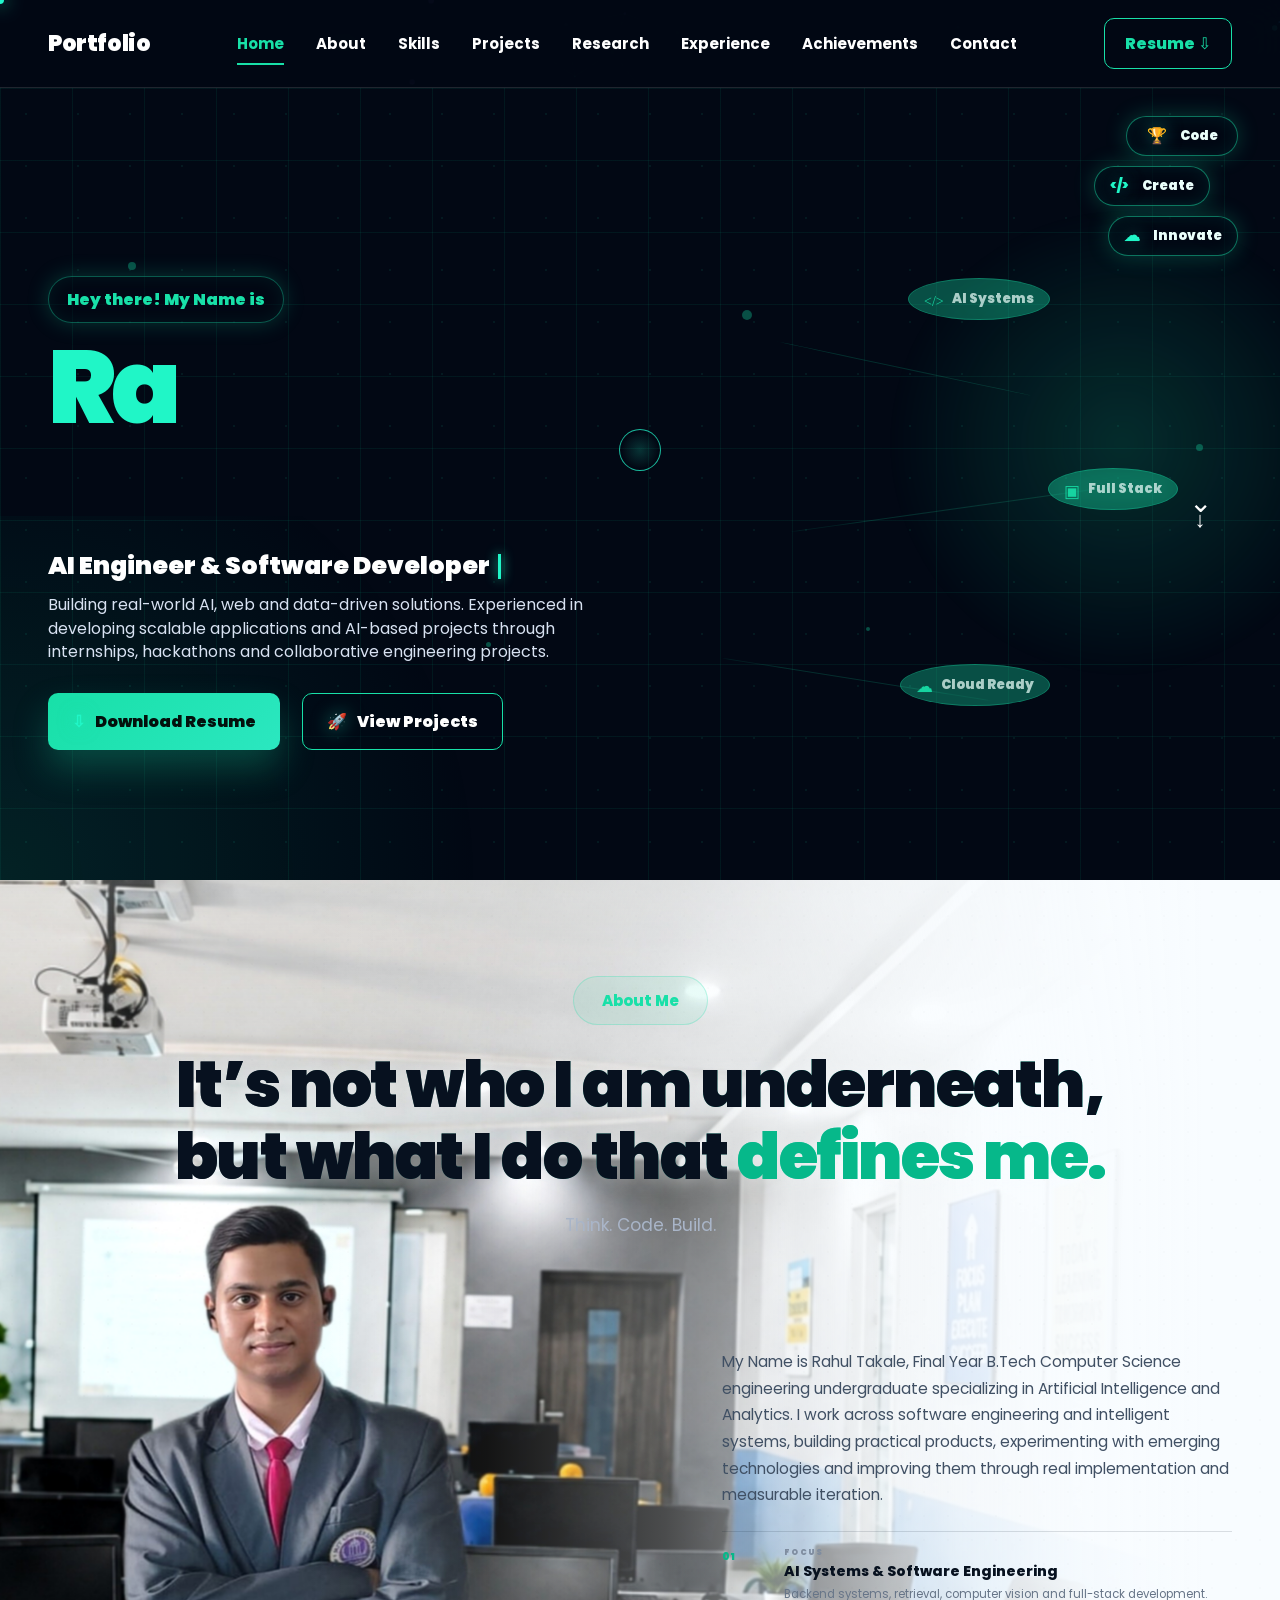
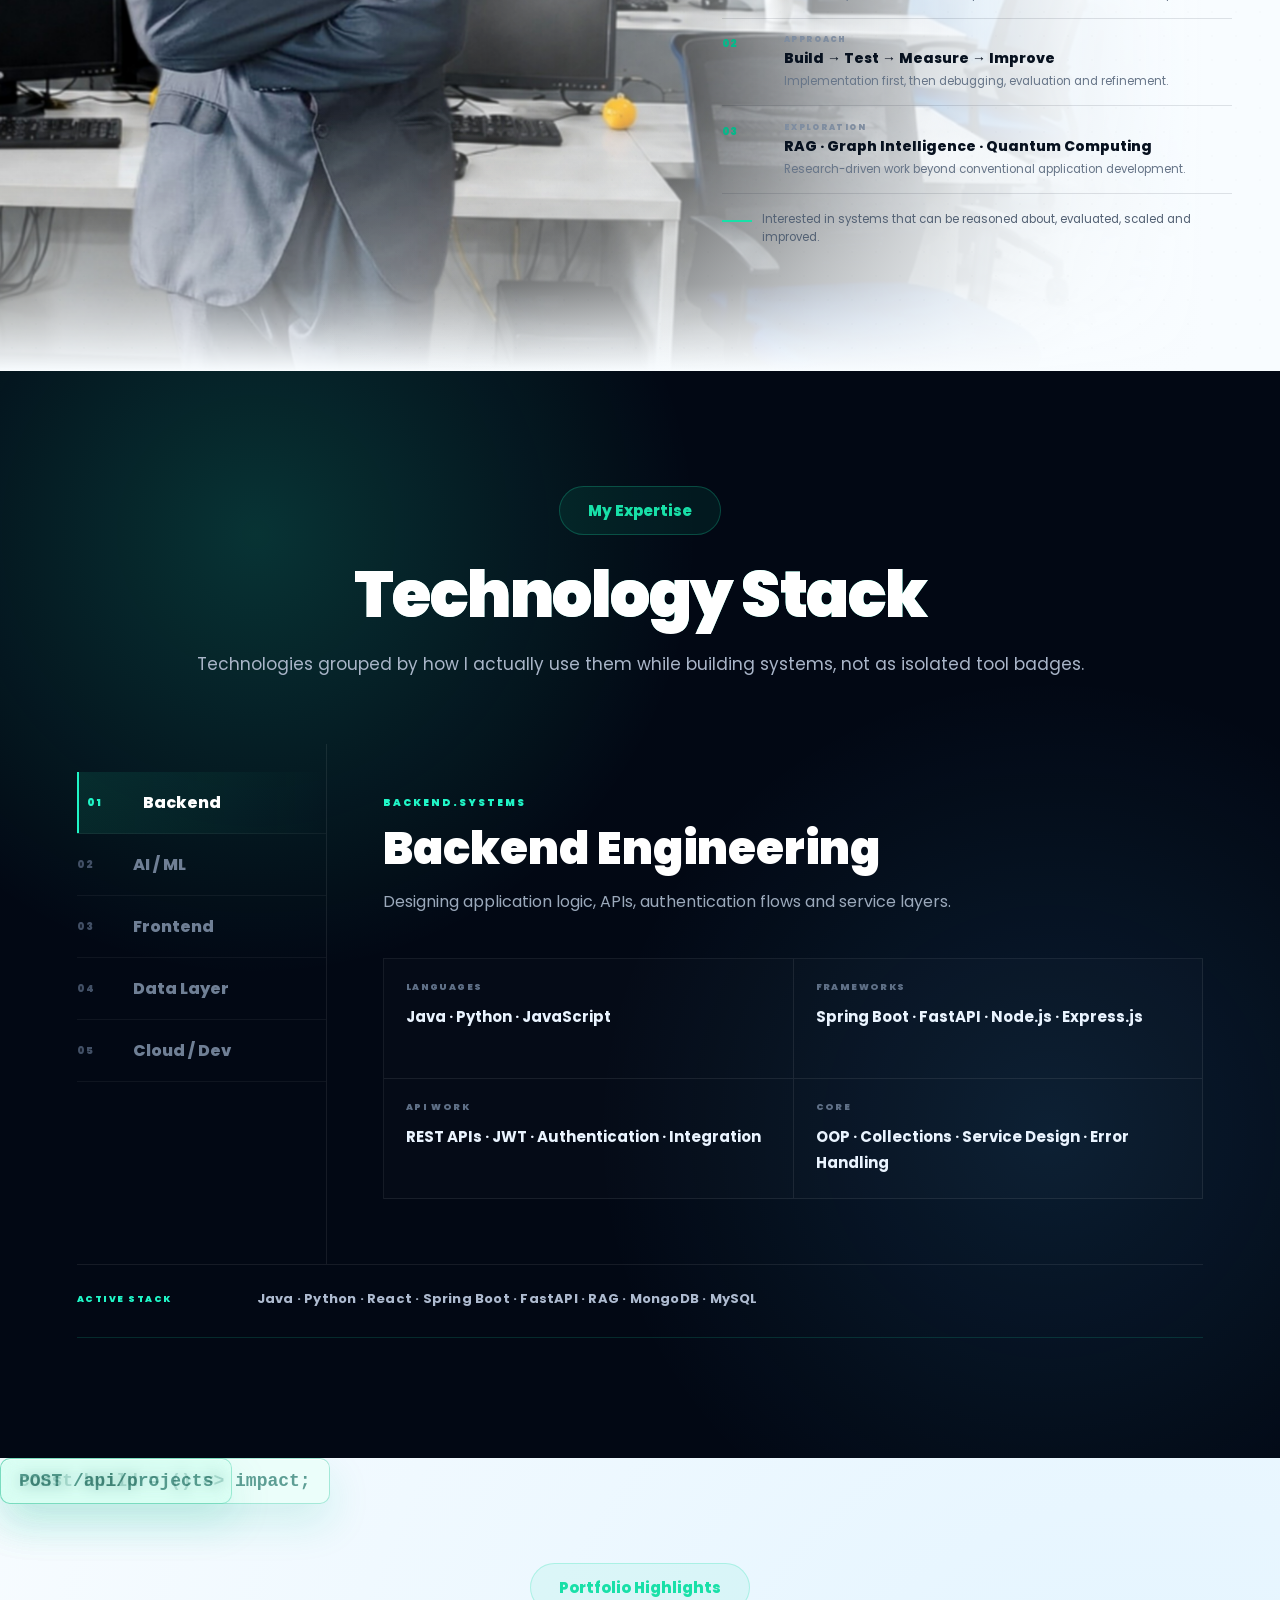
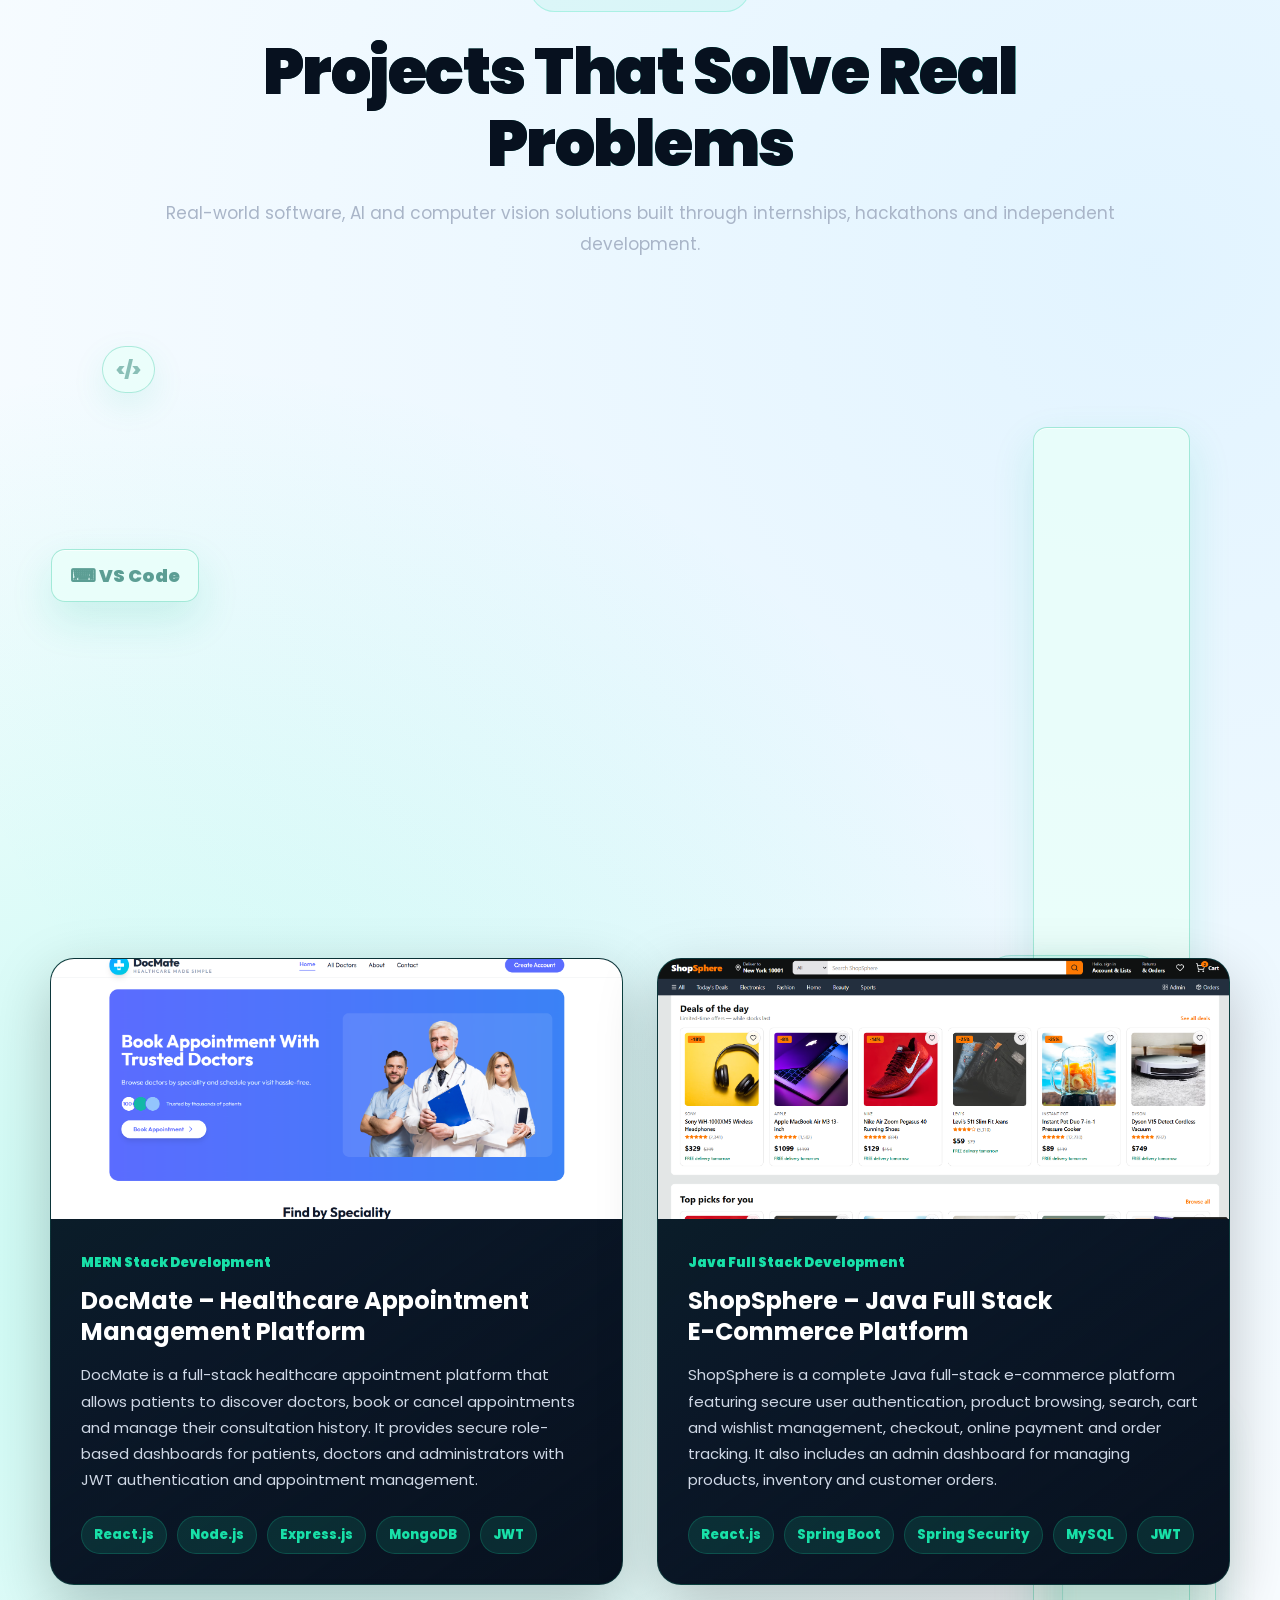
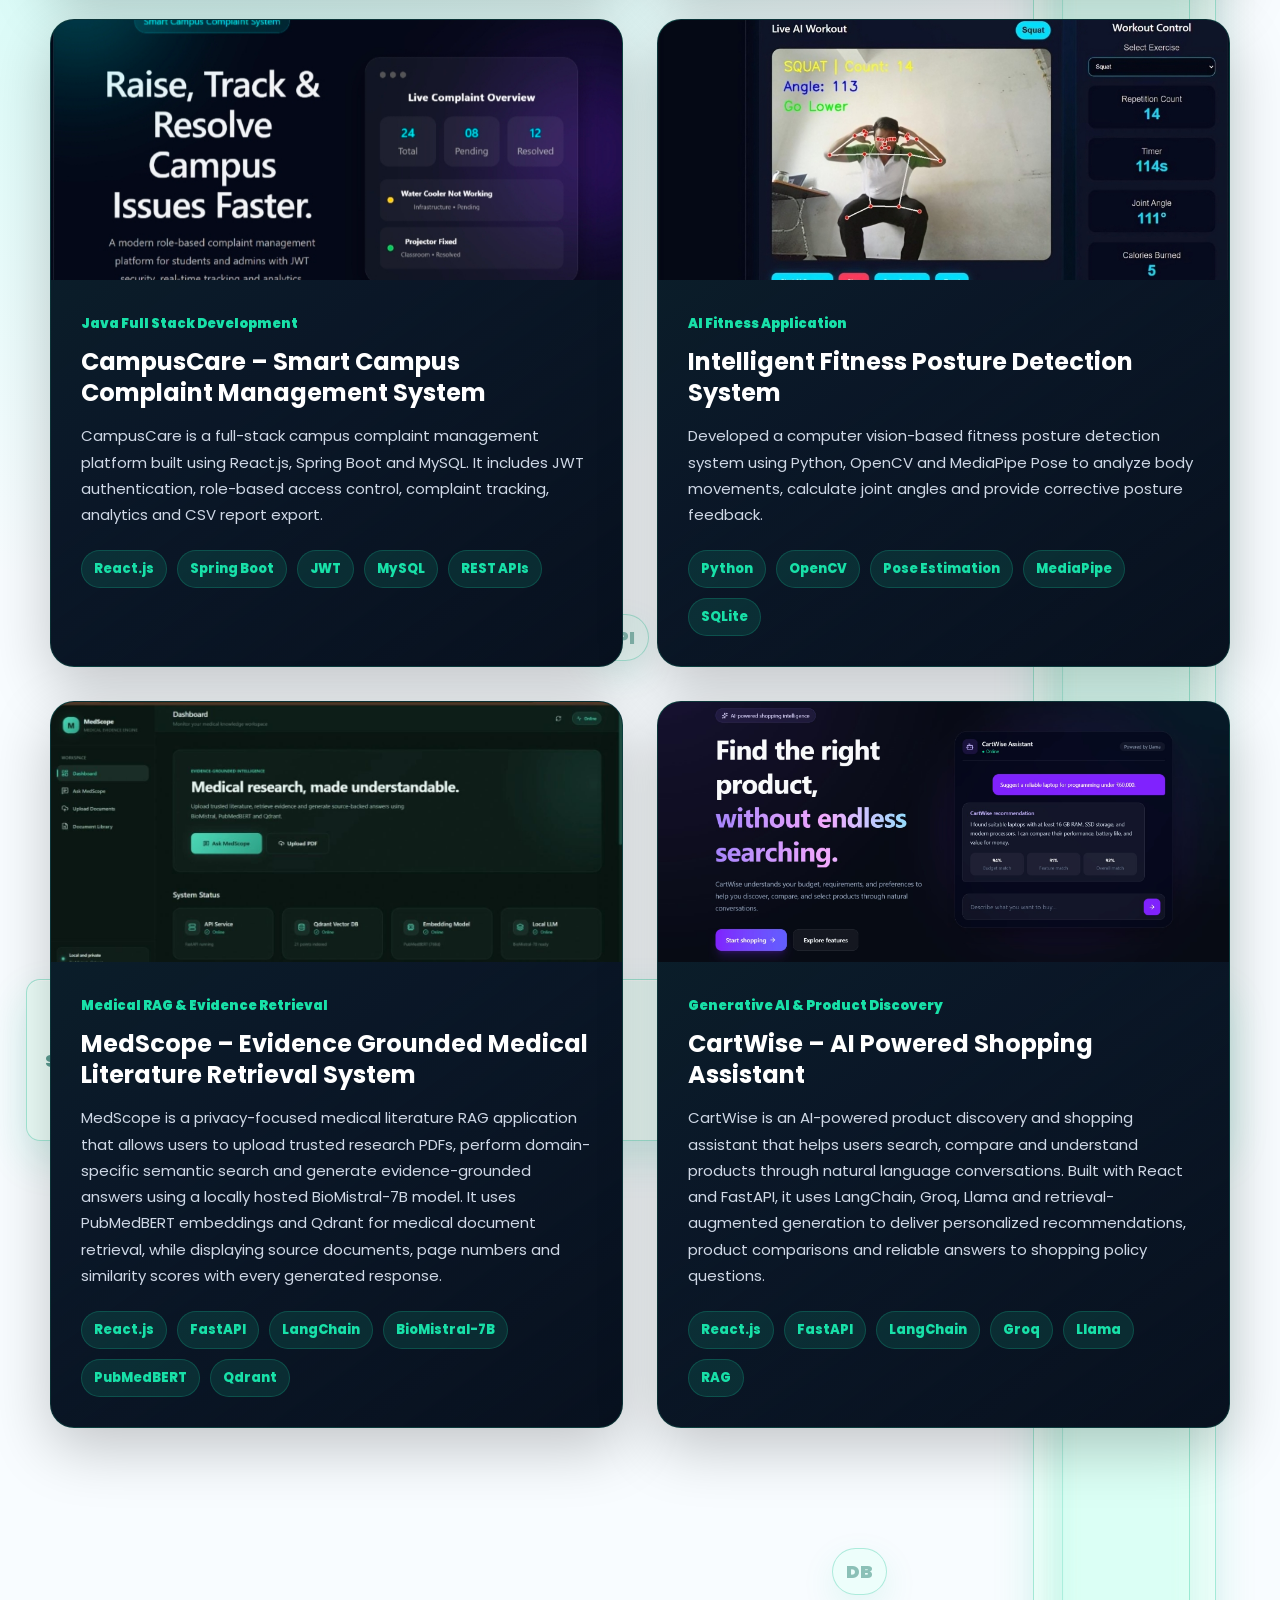
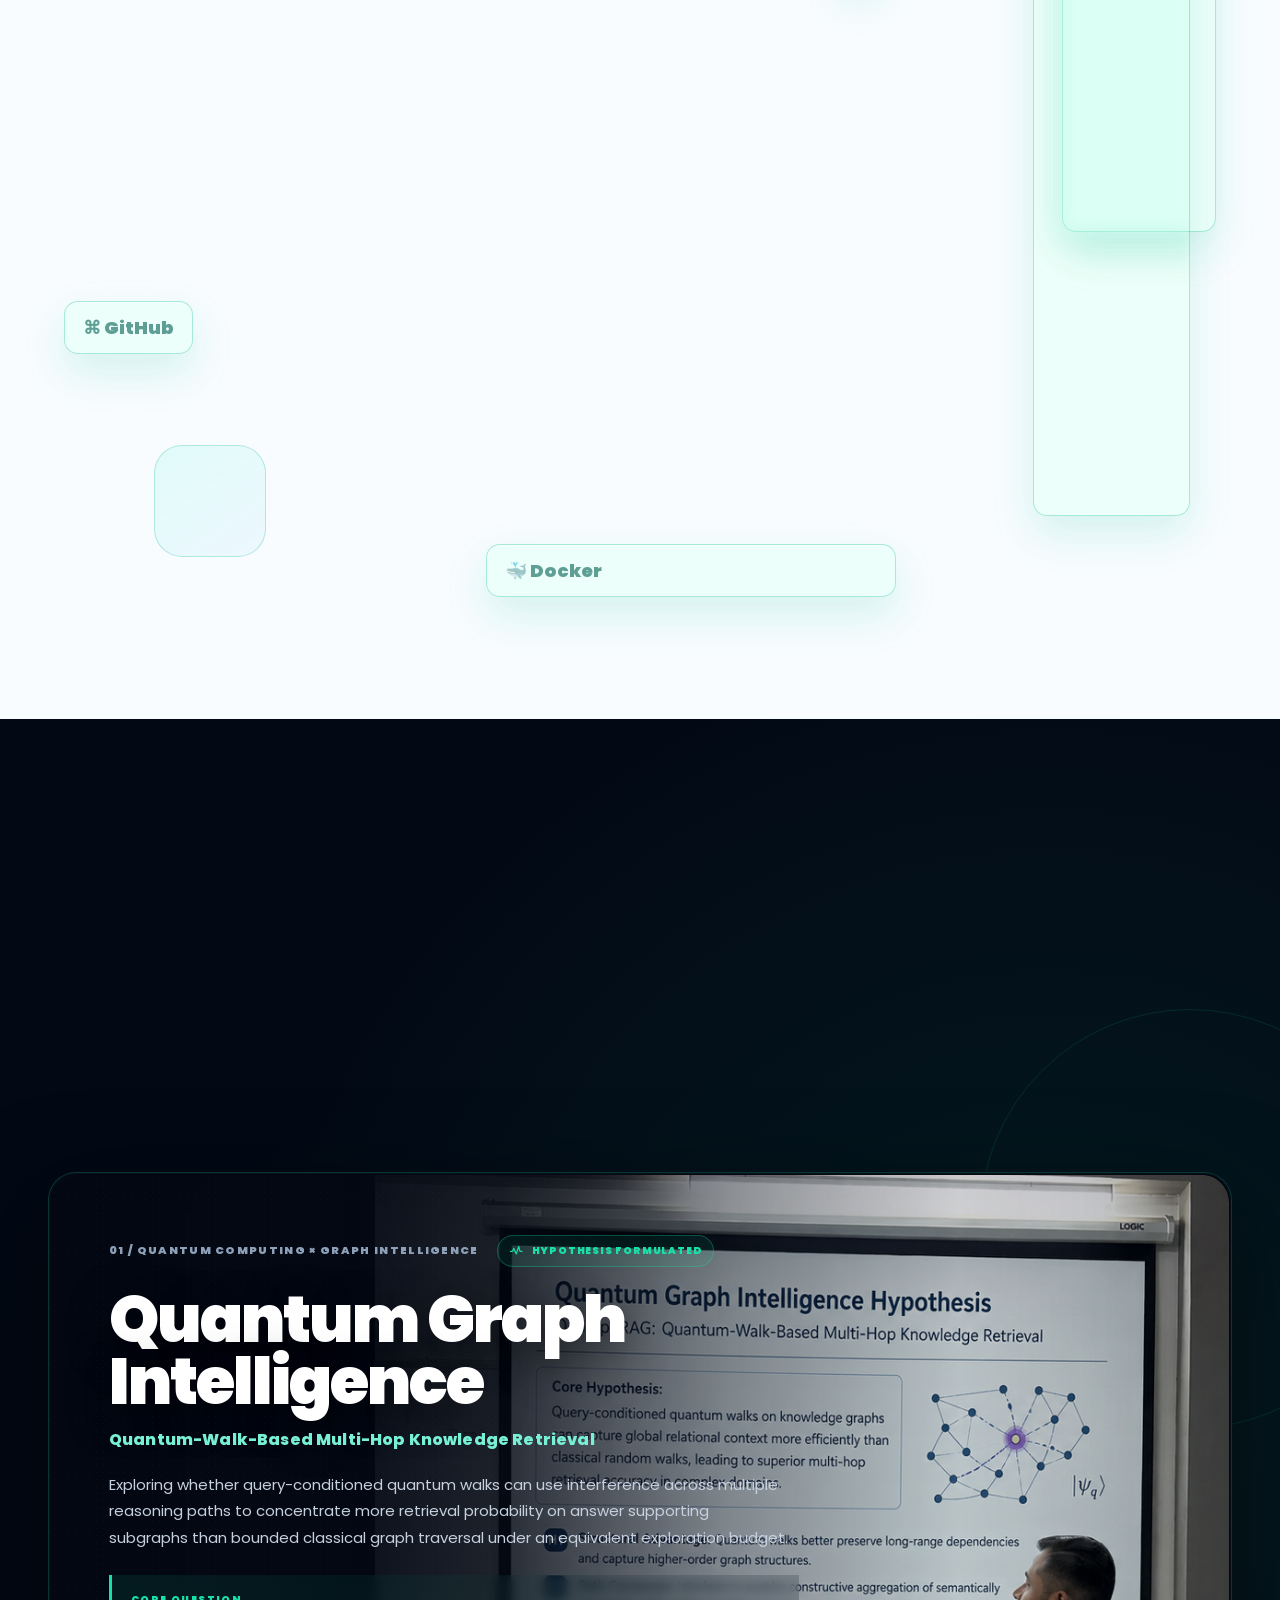
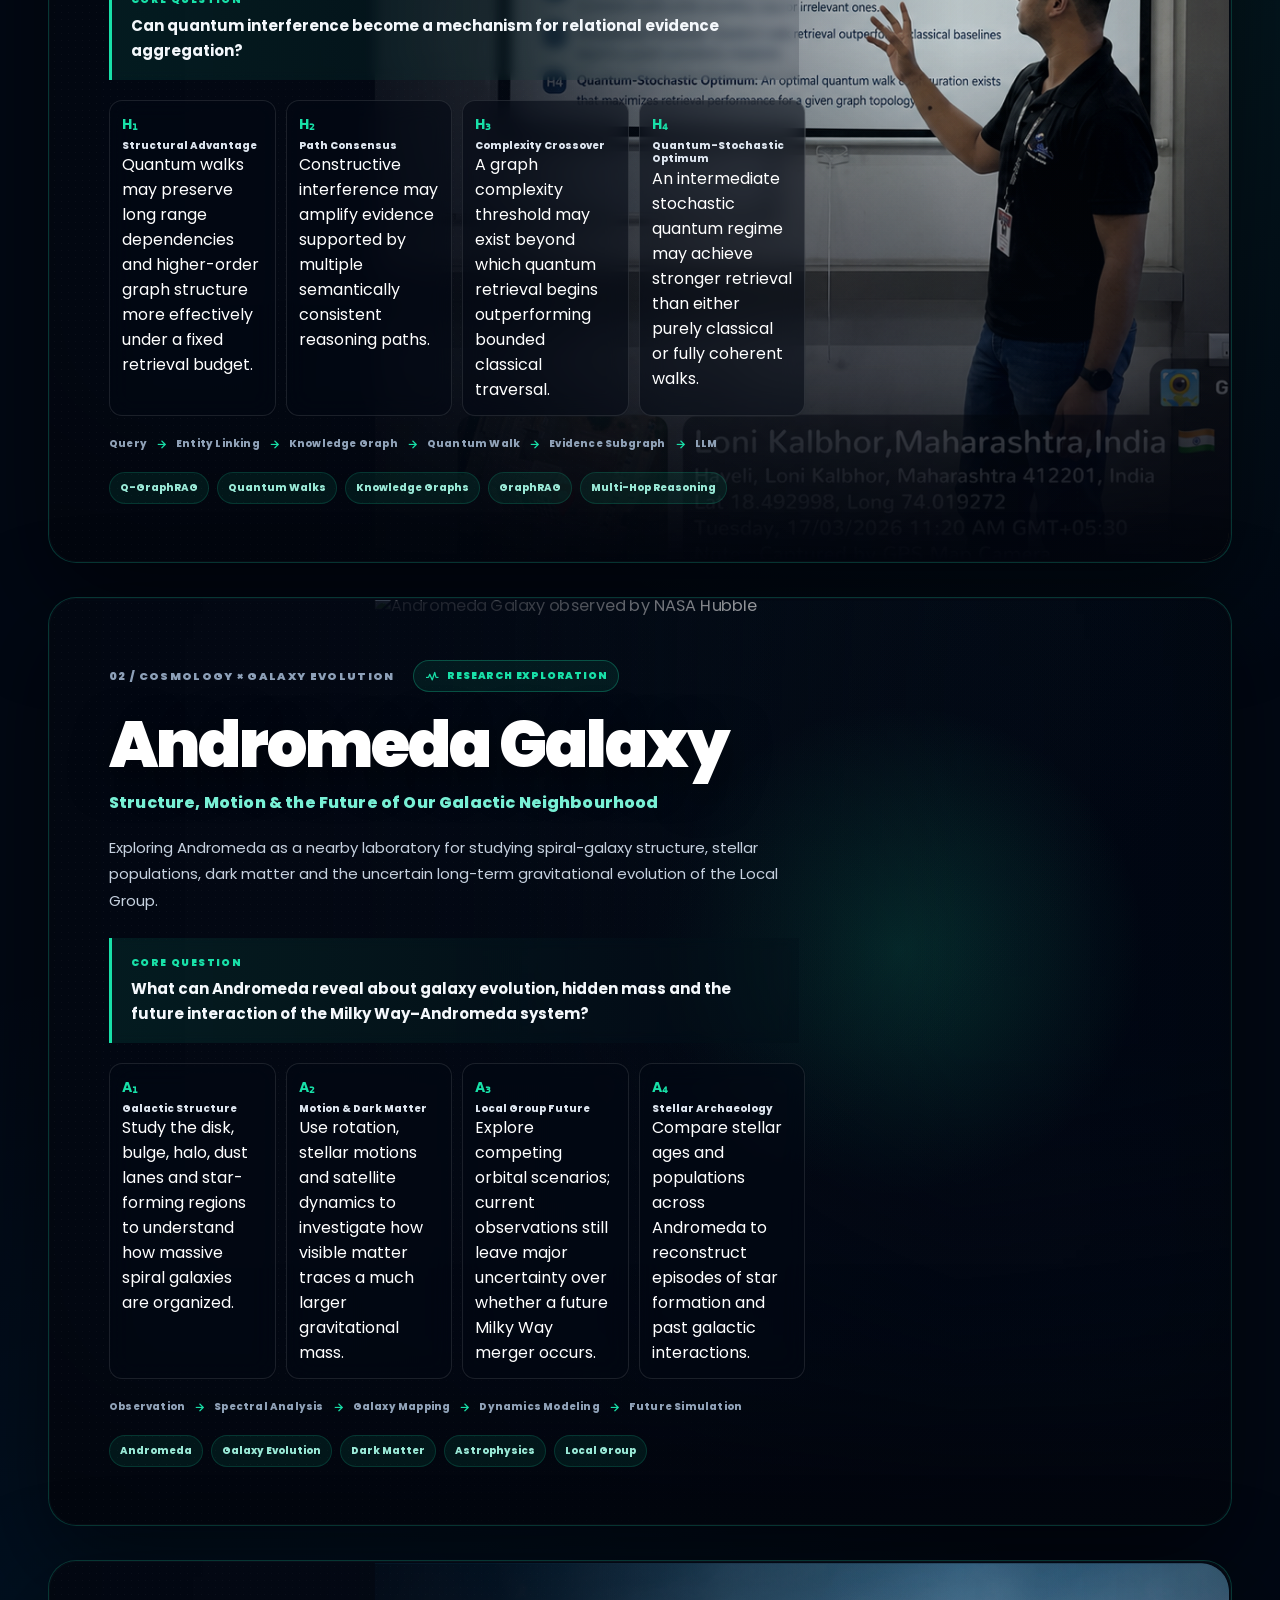
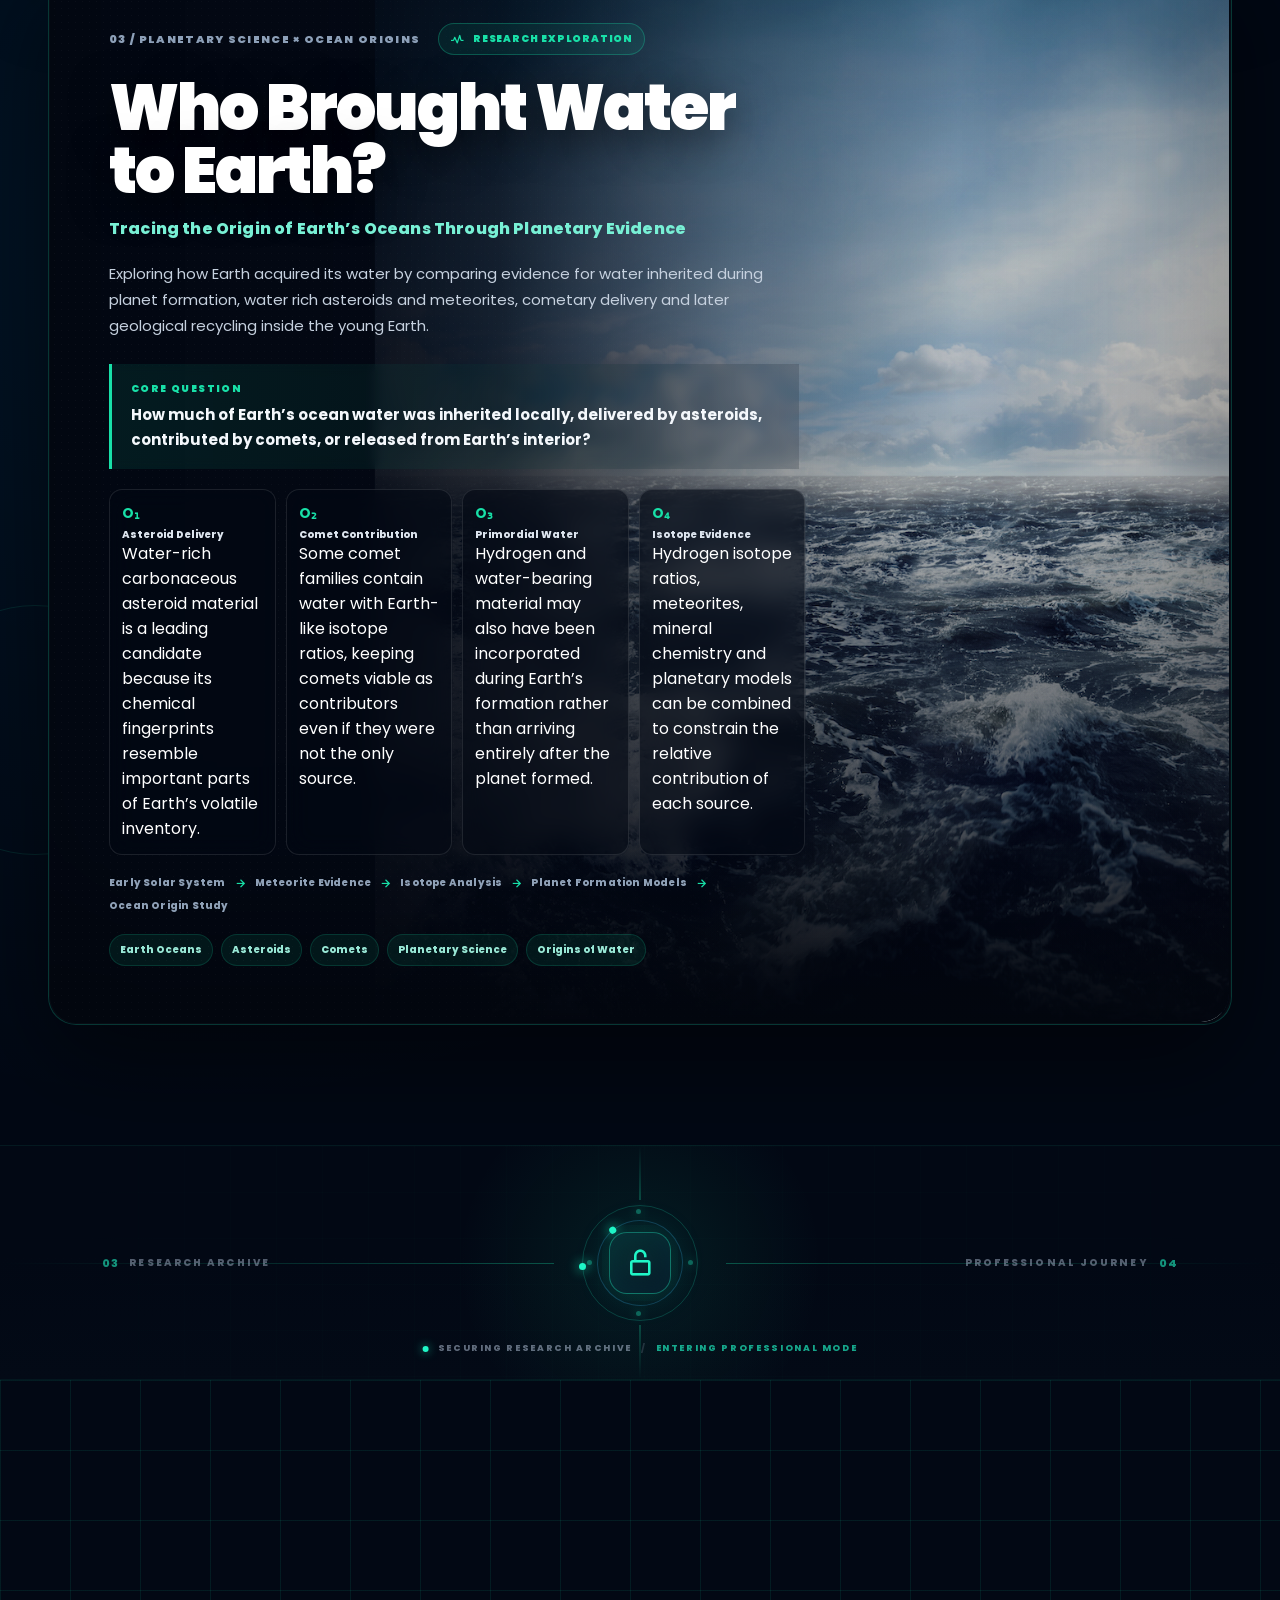
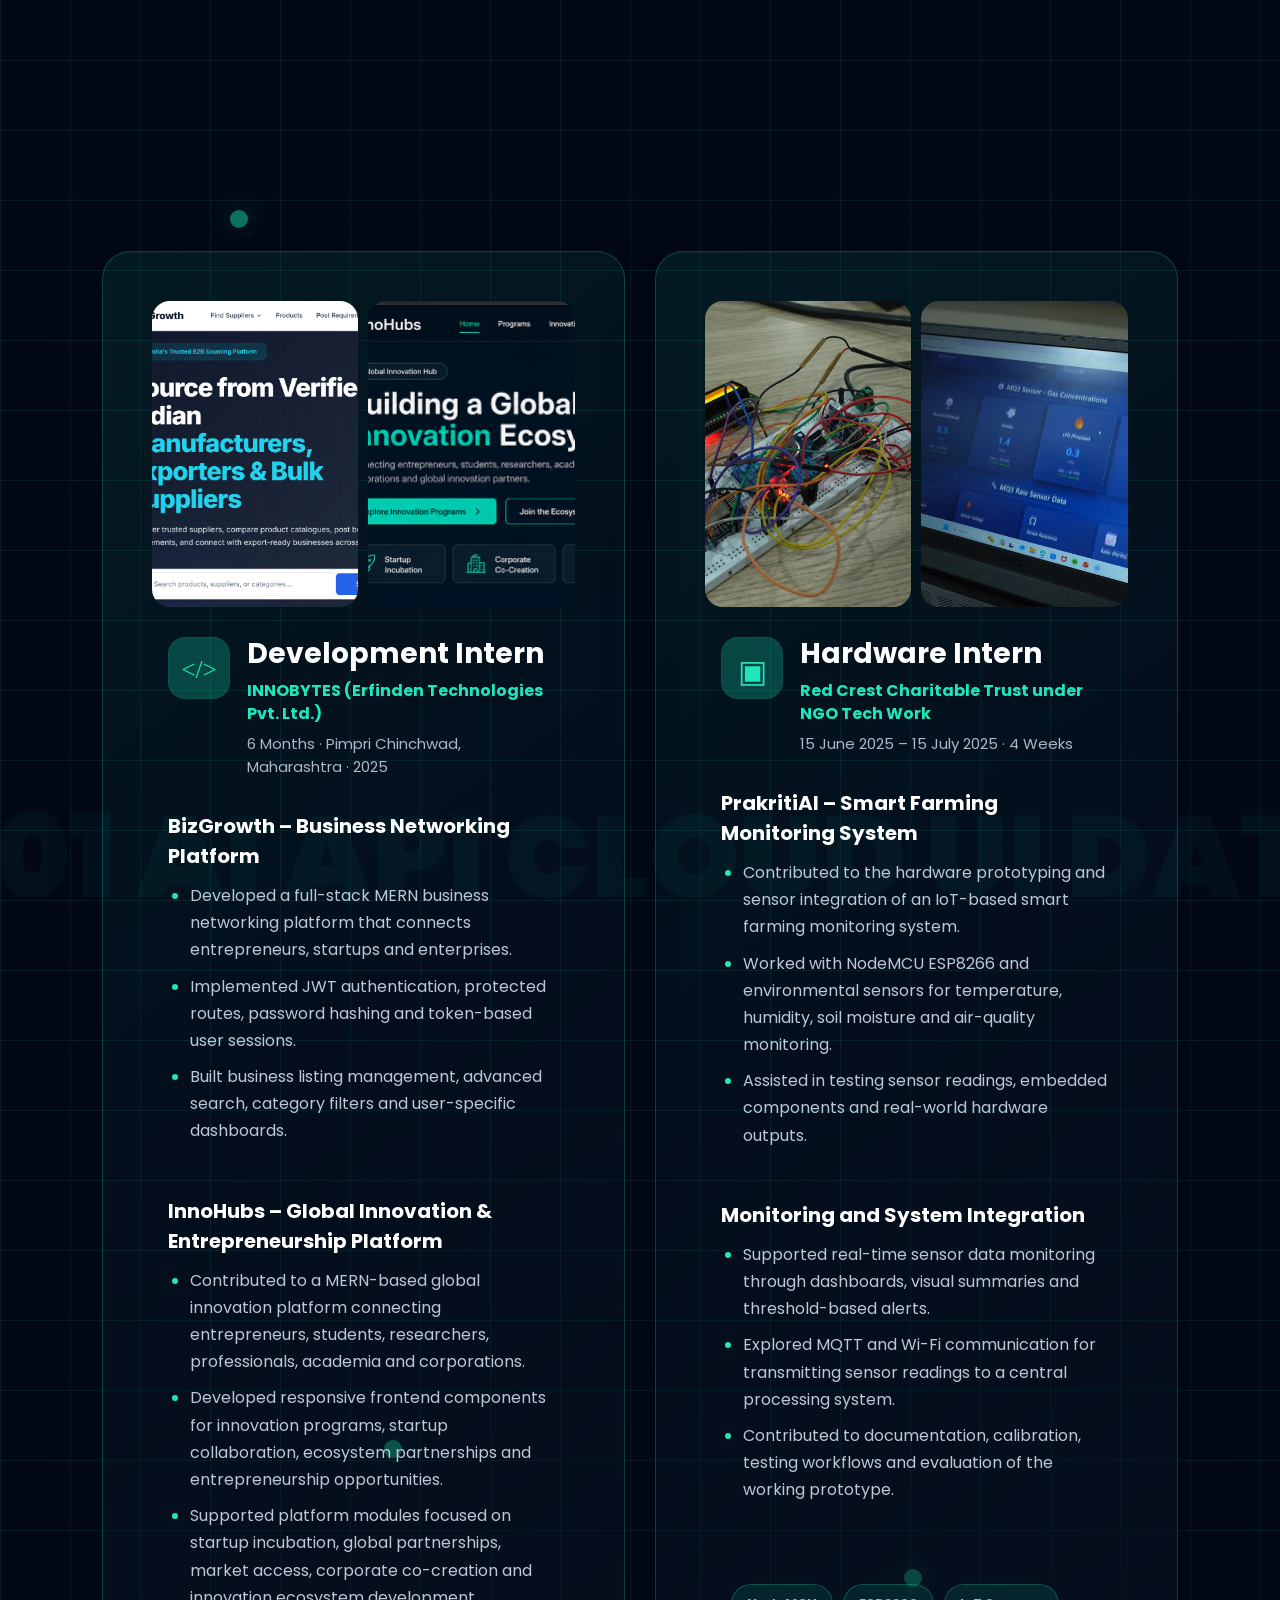
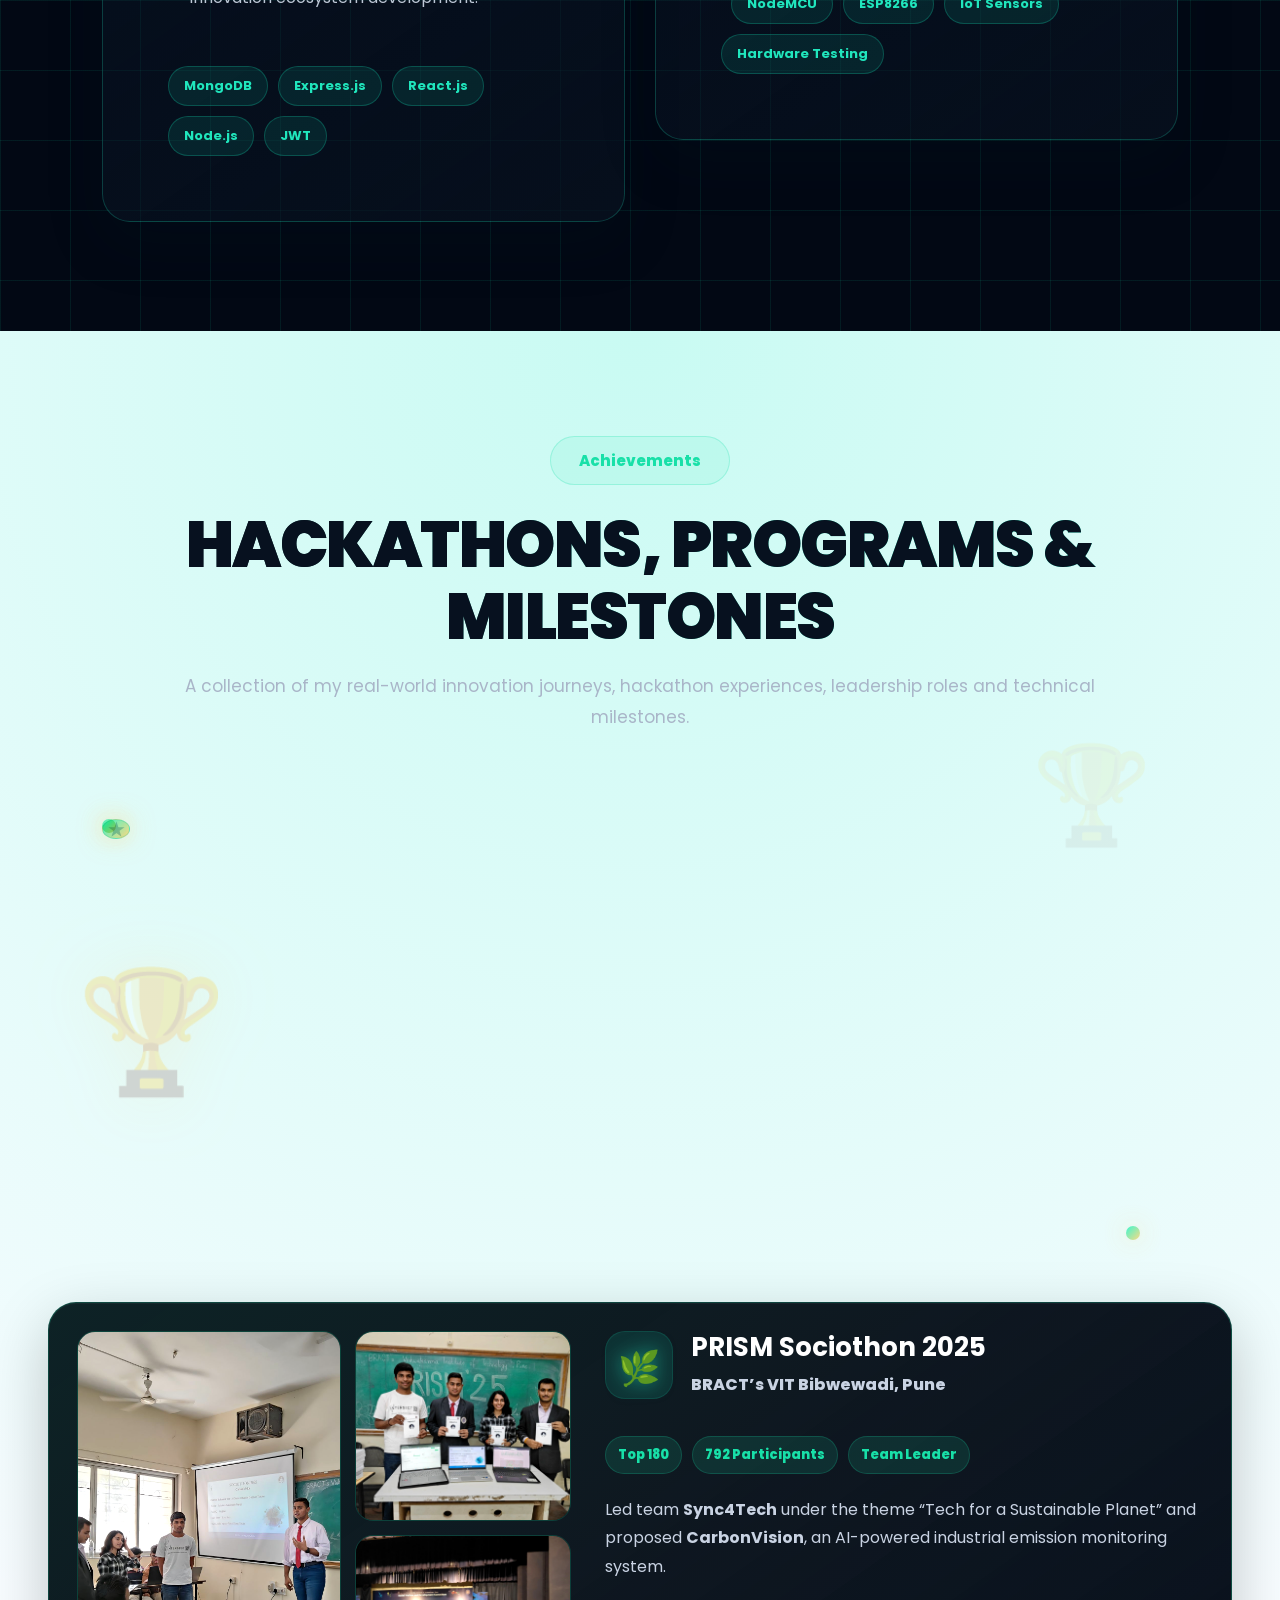
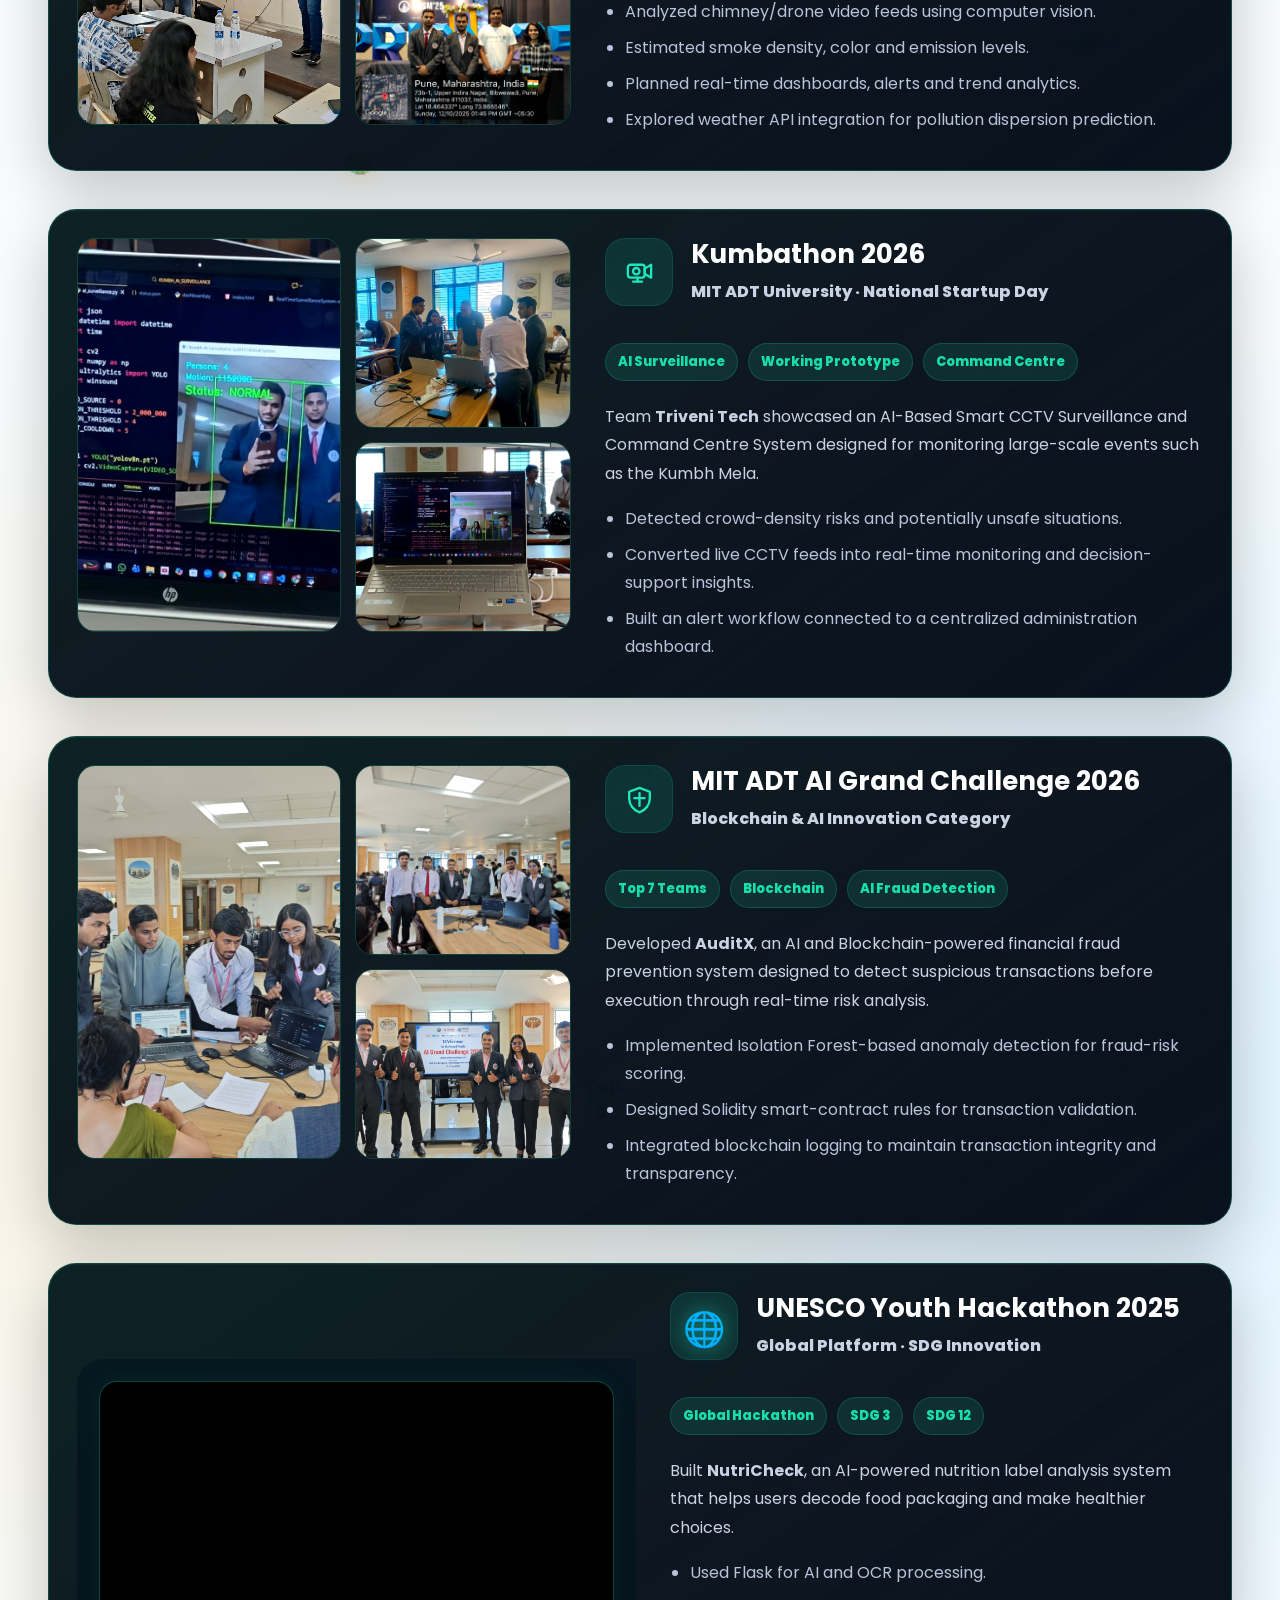
==== index.html @ 184b9b93 "favicon Image Updation" ====
<!DOCTYPE html>

<html lang="en">
<head>
<meta charset="utf-8"/>
<meta content="width=device-width, initial-scale=1.0" name="viewport"/>
<link href="assets/img/faviconn.jpg" rel="icon" type="image/png"/>
<title>Rahul Takale | Portfolio</title>
<link href="assets/css/styles.css" rel="stylesheet"/>
<link href="https://unpkg.com/boxicons@2.1.4/css/boxicons.min.css" rel="stylesheet"/>
</head>
<body class="is-loading">
<!-- THEME PRELOADER -->
<div aria-label="Loading portfolio" aria-live="polite" class="site-preloader" id="site-preloader" role="status">
<div aria-hidden="true" class="loader-grid"></div>
<div aria-hidden="true" class="loader-orbit loader-orbit-one"></div>
<div aria-hidden="true" class="loader-orbit loader-orbit-two"></div>
<div class="loader-panel">
<div aria-hidden="true" class="loader-mark">
<i class="bx bx-code-alt"></i>
</div>
<p class="loader-kicker">INITIALIZING PORTFOLIO</p>
<h1>Rahul <span>Takale</span></h1>
<div aria-hidden="true" class="loader-track">
<span id="loader-progress-bar"></span>
</div>
<div class="loader-meta">
<span>AI SYSTEMS · FULL STACK · INNOVATION</span>
<strong><span id="loader-count">1</span>%</strong>
</div>
</div>
</div>
<div aria-hidden="true" class="cursor-orb"></div>
<div aria-hidden="true" class="cursor-dot"></div>
<div aria-hidden="true" class="scroll-progress"></div>
<canvas aria-hidden="true" id="cosmic-canvas"></canvas>
<header class="header">
<a class="logo" href="#home">Portfolio</a>
<i class="bx bx-menu" id="menu-icon"></i>
<nav class="navbar">
<a class="active" href="#home">Home</a>
<a href="#about">About</a>
<a href="#skills">Skills</a>
<a href="#projects">Projects</a>
<a href="#research">Research</a>
<a href="#experience">Experience</a>
<a href="#achievements">Achievements</a>
<a href="#contact">Contact</a>
</nav>
<a class="resume-btn" download="" href="ResumeRahulTakale.pdf">Resume <i class="bx bx-download"></i></a>
</header>
<main>
<!-- HOME -->
<section class="home section-motion" id="home">
<div class="hero-slider">
<video autoplay="" class="slide active" loop="" muted="" playsinline="">
<source src="assets/video/hero-video.mp4" type="video/mp4"/>
</video>
<img alt="Hackathon Achievement" class="slide" src="assets/img/slide1.jpeg"/>
<img alt="Certificate Moment" class="slide" src="assets/img/slide2.jpeg"/>
<img alt="Team Achievement" class="slide" src="assets/img/slide6.jpeg"/>
<img alt="Project Presentation" class="slide" src="assets/img/slide4.jpeg"/>
<img alt="Indradhanu Finale" class="slide" src="assets/img/slide5.jpeg"/>
</div>
<div class="hero-overlay"></div>
<div aria-hidden="true" class="home-cosmic-bg hero-grid-bg">
<span class="grid-node node-1"></span>
<span class="grid-node node-2"></span>
<span class="grid-node node-3"></span>
<span class="grid-node node-4"></span>
<span class="grid-node node-5"></span>
<span class="grid-card grid-card-1">
<i class="bx bx-code-alt"></i>
    AI Systems
  </span>
<span class="grid-card grid-card-2">
<i class="bx bx-chip"></i>
    Full Stack
  </span>
<span class="grid-card grid-card-3">
<i class="bx bx-cloud"></i>
    Cloud Ready
  </span>
<span class="grid-line line-1"></span>
<span class="grid-line line-2"></span>
<span class="grid-line line-3"></span>
</div>
<div class="home-content">
<p class="tagline">Hey there! My Name is</p>
<h1 aria-label="Rahul Takale" class="final-hero-name" id="finalHeroName">
<span class="final-name-line final-first-name" id="finalFirstName"></span>
<span class="final-name-line final-last-name" id="finalLastName"></span>
</h1>
<h3 class="hero-role">
      AI Engineer &amp; Software Developer
      <span class="typing-cursor"></span>
</h3>
<p class="home-text">
      Building real-world AI, web and data-driven solutions. Experienced in
      developing scalable applications and AI-based projects through internships,
      hackathons and collaborative engineering projects.
    </p>
<div class="home-buttons">
<a class="btn primary magnetic-btn" download="" href="ResumeRahulTakale.pdf">
<i class="bx bx-download"></i>
        Download Resume
      </a>
<a class="btn secondary magnetic-btn" href="#projects">
<i class="bx bx-rocket"></i>
        View Projects
      </a>
</div>
</div>
<div class="hero-badges floating-badges">
<span><i class="bx bx-trophy"></i> Code</span>
<span><i class="bx bx-code-alt"></i> Create</span>
<span><i class="bx bx-cloud"></i> Innovate</span>
</div>
<a aria-label="Scroll to about section" class="scroll-down" href="#about">
<i class="bx bx-mouse"></i>
<i class="bx bx-down-arrow-alt"></i>
</a>
</section>
<!-- ABOUT -->
<section class="about-cinematic section-motion" id="about">
<img alt="" aria-hidden="true" class="about-cinematic-bg" src="assets/img/about.jpg"/>
<div aria-hidden="true" class="about-cinematic-fade"></div>
<div aria-hidden="true" class="about-cinematic-texture"></div>
<div class="section-heading about-cinematic-heading">
<p class="section-badge">About Me</p>
<h2>It’s not who I am underneath, but what I do that <span>defines me.</span></h2>
<span>Think. Code. Build.</span>
</div>
<div class="about-cinematic-layout">
<div aria-hidden="true" class="about-cinematic-photo-space"></div>
<div class="about-cinematic-copy">
<p class="about-cinematic-lead">
        My Name is Rahul Takale, Final Year B.Tech Computer Science engineering undergraduate specializing in Artificial Intelligence and Analytics. I work across software engineering and intelligent systems, building practical
        products, experimenting with emerging technologies and improving them through
        real implementation and measurable iteration.
      </p>
<div class="about-cinematic-list">
<div class="about-cinematic-row">
<span>01</span>
<div>
<small>FOCUS</small>
<strong>AI Systems &amp; Software Engineering</strong>
<p>Backend systems, retrieval, computer vision and full-stack development.</p>
</div>
</div>
<div class="about-cinematic-row">
<span>02</span>
<div>
<small>APPROACH</small>
<strong>Build → Test → Measure → Improve</strong>
<p>Implementation first, then debugging, evaluation and refinement.</p>
</div>
</div>
<div class="about-cinematic-row">
<span>03</span>
<div>
<small>EXPLORATION</small>
<strong>RAG · Graph Intelligence · Quantum Computing</strong>
<p>Research-driven work beyond conventional application development.</p>
</div>
</div>
</div>
<div class="about-cinematic-footer">
<span></span>
<p>Interested in systems that can be reasoned about, evaluated, scaled and improved.</p>
</div>
</div>
</div>
</section>
<!-- SKILLS -->
<section class="tech-section tech-console section-motion" id="skills">
<div aria-hidden="true" class="tech-console-grid"></div>
<div class="tech-console-shell">
<div class="section-heading tech-console-heading">
<p class="section-badge">My Expertise</p>
<h2>Technology Stack</h2>
<span>
        Technologies grouped by how I actually use them while building systems,
        not as isolated tool badges.
      </span>
</div>
<div class="tech-console-layout">
<aside aria-label="Technology domains" class="tech-console-rail">
<button class="tech-rail-item active" data-tech-panel="backend">
<span>01</span>
<strong>Backend</strong>
</button>
<button class="tech-rail-item" data-tech-panel="ai">
<span>02</span>
<strong>AI / ML</strong>
</button>
<button class="tech-rail-item" data-tech-panel="frontend">
<span>03</span>
<strong>Frontend</strong>
</button>
<button class="tech-rail-item" data-tech-panel="data">
<span>04</span>
<strong>Data Layer</strong>
</button>
<button class="tech-rail-item" data-tech-panel="cloud">
<span>05</span>
<strong>Cloud / Dev</strong>
</button>
</aside>
<div class="tech-console-panels">
<article class="tech-console-panel active" data-tech-content="backend">
<div class="tech-panel-heading">
<span class="tech-panel-code">BACKEND.SYSTEMS</span>
<h3>Backend Engineering</h3>
<p>Designing application logic, APIs, authentication flows and service layers.</p>
</div>
<div class="tech-panel-matrix">
<div><small>LANGUAGES</small><strong>Java · Python · JavaScript</strong></div>
<div><small>FRAMEWORKS</small><strong>Spring Boot · FastAPI · Node.js · Express.js</strong></div>
<div><small>API WORK</small><strong>REST APIs · JWT · Authentication · Integration</strong></div>
<div><small>CORE</small><strong>OOP · Collections · Service Design · Error Handling</strong></div>
</div>
</article>
<article class="tech-console-panel" data-tech-content="ai">
<div class="tech-panel-heading">
<span class="tech-panel-code">INTELLIGENCE.LAYER</span>
<h3>AI / ML Systems</h3>
<p>Building applied AI workflows that combine models, retrieval and domain logic.</p>
</div>
<div class="tech-panel-matrix">
<div><small>GENAI</small><strong>LLMs · RAG · LangChain · Hugging Face</strong></div>
<div><small>VISION</small><strong>OpenCV · MediaPipe · YOLO</strong></div>
<div><small>ML</small><strong>scikit-learn · NLP · Embeddings</strong></div>
<div><small>RETRIEVAL</small><strong>Qdrant · GraphRAG · Vector Search</strong></div>
</div>
</article>
<article class="tech-console-panel" data-tech-content="frontend">
<div class="tech-panel-heading">
<span class="tech-panel-code">INTERFACE.LAYER</span>
<h3>Frontend Engineering</h3>
<p>Creating responsive interfaces that connect cleanly with backend systems.</p>
</div>
<div class="tech-panel-matrix">
<div><small>UI</small><strong>React.js · HTML5 · CSS3</strong></div>
<div><small>STYLING</small><strong>Tailwind CSS · Responsive UI</strong></div>
<div><small>CLIENT LOGIC</small><strong>JavaScript · Vite</strong></div>
<div><small>INTEGRATION</small><strong>REST APIs · Auth Flows · Forms</strong></div>
</div>
</article>
<article class="tech-console-panel" data-tech-content="data">
<div class="tech-panel-heading">
<span class="tech-panel-code">DATA.LAYER</span>
<h3>Databases &amp; Storage</h3>
<p>Working with relational, document and vector data across application layers.</p>
</div>
<div class="tech-panel-matrix">
<div><small>RELATIONAL</small><strong>MySQL · PostgreSQL · SQLite</strong></div>
<div><small>DOCUMENT</small><strong>MongoDB · Firebase</strong></div>
<div><small>VECTOR</small><strong>Qdrant</strong></div>
<div><small>WORK</small><strong>Schema Design · CRUD · Querying · Integration</strong></div>
</div>
</article>
<article class="tech-console-panel" data-tech-content="cloud">
<div class="tech-panel-heading">
<span class="tech-panel-code">DELIVERY.LAYER</span>
<h3>Cloud &amp; Developer Tools</h3>
<p>Using practical engineering tools for local development, testing and deployment workflows.</p>
</div>
<div class="tech-panel-matrix">
<div><small>CLOUD</small><strong>AWS · Google Cloud</strong></div>
<div><small>DEV</small><strong>Git · GitHub · VS Code · Linux</strong></div>
<div><small>TESTING</small><strong>Postman</strong></div>
<div><small>CONTAINERS</small><strong>Docker</strong></div>
</div>
</article>
</div>
</div>
<div class="tech-console-footer">
<span>ACTIVE STACK</span>
<strong>Java · Python · React · Spring Boot · FastAPI · RAG · MongoDB · MySQL</strong>
</div>
</div>
</section>
<!-- ==================== PROJECTS SECTION START ==================== -->
<section class="projects-section section-motion" id="projects">
<!-- ==================== PROJECTS BACKGROUND MOTION ==================== -->
<div aria-hidden="true" class="motion-bg projects-bg">
<span class="tool tool-vscode">⌨ VS Code</span>
<span class="tool tool-postman">⚡ Postman</span>
<span class="tool tool-github">⌘ GitHub</span>
<span class="tool tool-api">{ API }</span>
<span class="tool tool-terminal">$ npm run dev</span>
<span class="tool tool-database">🗄 Database</span>
<span class="tool tool-coderabbit">🐇 CodeRabbit</span>
<span class="tool tool-docker">🐳 Docker</span>
<span class="code-rain">
      const build = () =&gt; impact;
    </span>
<span class="code-rain">
      POST /api/projects
    </span>
</div>
<!-- ==================== PROJECTS SECTION HEADING ==================== -->
<div class="section-heading projects-heading">
<p class="section-badge">
      Portfolio Highlights
    </p>
<h2>
      Projects That Solve Real Problems
    </h2>
<span>
      Real-world software, AI and computer vision solutions built through
      internships, hackathons and independent development.
    </span>
</div>
<!-- ==================== PROJECTS GRID START ==================== -->
<div class="projects-grid">
<!-- ==================== AEROPONICS PROJECT ==================== -->
<article aria-label="Open detailed case study: AI &amp; IoT Aeroponics System" class="project-card" data-detail-id="project-ai-and-iot-aeroponics-system" role="link" tabindex="0">
<!-- Project Image -->
<div class="project-img">
<img alt="AI and IoT Aeroponics System" src="assets/img/project-aeroponics.jpg"/>
</div>
<!-- Project Content -->
<div class="project-content">
<span class="project-type">
          AI, IoT and Smart Agriculture
        </span>
<div class="project-title-row">
<h3>
            AI &amp; IoT Aeroponics System
          </h3>
<a class="project-github" href="https://github.com/rahultakale44" rel="noopener noreferrer" target="_blank">
<i class="bx bxl-github"></i>
<span>Code</span>
</a>
</div>
<p>
          Developed an AI and IoT-powered aeroponics system for sustainable
          urban farming with real-time sensor monitoring and an LLM-powered
          plant assistant using Ollama for intelligent crop and nutrient
          recommendations.
        </p>
<div class="project-tech">
<span>Node.js</span>
<span>React.js</span>
<span>IoT</span>
<span>LLM Integration</span>
<span>ESP32</span>
</div>
</div>
</article>
<!-- ==================== CCTV SURVEILLANCE PROJECT ==================== -->
<article aria-label="Open detailed case study: AI Powered CCTV Surveillance System for Kumbh Mela" class="project-card" data-detail-id="project-ai-powered-cctv-surveillance-system-for-kumbh-mela" role="link" tabindex="0">
<!-- Project Image -->
<div class="project-img">
<img alt="AI Powered CCTV Surveillance System" src="assets/img/kumbhpic.png"/>
</div>
<!-- Project Content -->
<div class="project-content">
<span class="project-type">
          AI &amp; Computer Vision
        </span>
<div class="project-title-row">
<h3>
            AI Powered CCTV Surveillance System for Kumbh Mela
          </h3>
<a class="project-github" href="https://github.com/rahultakale44" rel="noopener noreferrer" target="_blank">
<i class="bx bxl-github"></i>
<span>Code</span>
</a>
</div>
<p>
          Designed and studied an AI-powered CCTV surveillance solution for
          crowd management and public safety during large-scale religious
          gatherings. Explored Python, OpenCV, object detection, people counting
          and crowd-density estimation for CCTV video streams.
        </p>
<div class="project-tech">
<span>OpenCV</span>
<span>YOLO</span>
<span>Flask</span>
<span>Python</span>
<span>HTML CSS JS</span>
</div>
</div>
</article>
<!-- ==================== DOCMATE PROJECT ==================== -->
<article aria-label="Open detailed case study: DocMate – Healthcare Appointment Management Platform" class="project-card" data-detail-id="project-docmate-healthcare-appointment-management-platform" role="link" tabindex="0">
<!-- Project Image -->
<div class="project-img">
<img alt="DocMate Healthcare Appointment Management Platform" src="assets/img/docmate.png"/>
</div>
<!-- Project Content -->
<div class="project-content">
<span class="project-type">
          MERN Stack Development
        </span>
<div class="project-title-row">
<h3>
            DocMate – Healthcare Appointment Management Platform
          </h3>
<a class="project-github" href="https://github.com/rahultakale44/docmate-healthcare-platform" rel="noopener noreferrer" target="_blank">
<i class="bx bxl-github"></i>
<span>Code</span>
</a>
</div>
<p>
          DocMate is a full-stack healthcare appointment platform that allows
          patients to discover doctors, book or cancel appointments and manage
          their consultation history. It provides secure role-based dashboards
          for patients, doctors and administrators with JWT authentication and
          appointment management.
        </p>
<div class="project-tech">
<span>React.js</span>
<span>Node.js</span>
<span>Express.js</span>
<span>MongoDB</span>
<span>JWT</span>
</div>
</div>
</article>
<!-- ==================== SHOPSPHERE PROJECT ==================== -->
<article aria-label="Open detailed case study: ShopSphere – Java Full Stack E-Commerce Platform" class="project-card" data-detail-id="project-shopsphere-java-full-stack-e-commerce-platform" role="link" tabindex="0">
<!-- Project Image -->
<div class="project-img">
<img alt="ShopSphere Java Full Stack E-Commerce Platform" src="assets/img/shopsphere.png"/>
</div>
<!-- Project Content -->
<div class="project-content">
<span class="project-type">
          Java Full Stack Development
        </span>
<div class="project-title-row">
<h3>
            ShopSphere – Java Full Stack
            <br/>
            E-Commerce Platform
          </h3>
<a class="project-github" href="https://github.com/rahultakale44" rel="noopener noreferrer" target="_blank">
<i class="bx bxl-github"></i>
<span>Code</span>
</a>
</div>
<p>
          ShopSphere is a complete Java full-stack e-commerce platform featuring
          secure user authentication, product browsing, search, cart and
          wishlist management, checkout, online payment and order tracking.
          It also includes an admin dashboard for managing products, inventory
          and customer orders.
        </p>
<div class="project-tech">
<span>React.js</span>
<span>Spring Boot</span>
<span>Spring Security</span>
<span>MySQL</span>
<span>JWT</span>
</div>
</div>
</article>
<!-- ==================== CAMPUSCARE PROJECT ==================== -->
<article aria-label="Open detailed case study: CampusCare – Smart Campus Complaint Management System" class="project-card" data-detail-id="project-campuscare-smart-campus-complaint-management-system" role="link" tabindex="0">
<!-- Project Image -->
<div class="project-img">
<img alt="CampusCare Smart Campus Complaint Management System" src="assets/img/ach-campuscare.jpeg"/>
</div>
<!-- Project Content -->
<div class="project-content">
<span class="project-type">
          Java Full Stack Development
        </span>
<div class="project-title-row">
<h3>
            CampusCare – Smart Campus Complaint Management System
          </h3>
<a class="project-github" href="https://github.com/rahultakale44/campuscare-backend" rel="noopener noreferrer" target="_blank">
<i class="bx bxl-github"></i>
<span>Code</span>
</a>
</div>
<p>
          CampusCare is a full-stack campus complaint management platform built
          using React.js, Spring Boot and MySQL. It includes JWT authentication,
          role-based access control, complaint tracking, analytics and CSV
          report export.
        </p>
<div class="project-tech">
<span>React.js</span>
<span>Spring Boot</span>
<span>JWT</span>
<span>MySQL</span>
<span>REST APIs</span>
</div>
</div>
</article>
<!-- ==================== FITNESS PROJECT ==================== -->
<article aria-label="Open detailed case study: Intelligent Fitness Posture Detection System" class="project-card" data-detail-id="project-intelligent-fitness-posture-detection-system" role="link" tabindex="0">
<!-- Project Image -->
<div class="project-img">
<img alt="Intelligent Fitness Posture Detection System" src="assets/img/project-fitness.jpg"/>
</div>
<!-- Project Content -->
<div class="project-content">
<span class="project-type">
          AI Fitness Application
        </span>
<div class="project-title-row">
<h3>
            Intelligent Fitness Posture Detection System
          </h3>
<a class="project-github" href="https://github.com/rahultakale44/ai-fitness-coach" rel="noopener noreferrer" target="_blank">
<i class="bx bxl-github"></i>
<span>Code</span>
</a>
</div>
<p>
          Developed a computer vision-based fitness posture detection system
          using Python, OpenCV and MediaPipe Pose to analyze body movements,
          calculate joint angles and provide corrective posture feedback.
        </p>
<div class="project-tech">
<span>Python</span>
<span>OpenCV</span>
<span>Pose Estimation</span>
<span>MediaPipe</span>
<span>SQLite</span>
</div>
</div>
</article>
<!-- ==================== MEDSCOPE PROJECT ==================== -->
<article aria-label="Open detailed case study: MedScope – Evidence Grounded Medical Literature Retrieval System" class="project-card" data-detail-id="project-medscope-evidence-grounded-medical-literature-retrieval-system" role="link" tabindex="0">
<div class="project-img">
<img alt="MedScope Medical Literature Retrieval System" src="assets/img/medscope.jpg"/>
</div>
<div class="project-content">
<span class="project-type">
      Medical RAG &amp; Evidence Retrieval
    </span>
<div class="project-title-row">
<h3>
        MedScope – Evidence Grounded Medical Literature Retrieval System
      </h3>
<a class="project-github" href="https://github.com/rahultakale44/medscope" rel="noopener noreferrer" target="_blank">
<i class="bx bxl-github"></i>
<span>Code</span>
</a>
</div>
<p>
      MedScope is a privacy-focused medical literature RAG application that
      allows users to upload trusted research PDFs, perform domain-specific
      semantic search and generate evidence-grounded answers using a locally
      hosted BioMistral-7B model. It uses PubMedBERT embeddings and Qdrant for
      medical document retrieval, while displaying source documents, page
      numbers and similarity scores with every generated response.
    </p>
<div class="project-tech">
<span>React.js</span>
<span>FastAPI</span>
<span>LangChain</span>
<span>BioMistral-7B</span>
<span>PubMedBERT</span>
<span>Qdrant</span>
</div>
</div>
</article>
<!-- ==================== CARTWISE PROJECT ==================== -->
<article aria-label="Open detailed case study: CartWise – AI Powered Shopping Assistant" class="project-card" data-detail-id="project-cartwise-ai-powered-shopping-assistant" role="link" tabindex="0">
<div class="project-img">
<img alt="CartWise AI Powered Shopping Assistant" src="assets/img/cartwise.jpg"/>
</div>
<div class="project-content">
<span class="project-type">
      Generative AI &amp; Product Discovery
    </span>
<div class="project-title-row">
<h3>CartWise – AI Powered Shopping Assistant</h3>
<a class="project-github" href="https://github.com/rahultakale44/CartWise" rel="noopener noreferrer" target="_blank">
<i class="bx bxl-github"></i>
<span>Code</span>
</a>
</div>
<p>
      CartWise is an AI-powered product discovery and shopping assistant that
      helps users search, compare and understand products through natural
      language conversations. Built with React and FastAPI, it uses LangChain,
      Groq, Llama and retrieval-augmented generation to deliver personalized
      recommendations, product comparisons and reliable answers to shopping
      policy questions.
    </p>
<div class="project-tech">
<span>React.js</span>
<span>FastAPI</span>
<span>LangChain</span>
<span>Groq</span>
<span>Llama</span>
<span>RAG</span>
</div>
</div>
</article>
<!-- ==================== FEATURED CONTACTLESS BIOMETRICS PROJECT ==================== -->
<article aria-label="Open detailed case study: Contactless Biometric Fingerprint Authentication System" class="project-card project-card-featured biometric-project" data-detail-id="project-contactless-biometric-fingerprint-authentication-system" role="link" tabindex="0">
<div aria-hidden="true" class="biometric-visual">
<div class="biometric-grid"></div>
<div class="fingerprint-shell">
<i class="bx bx-fingerprint"></i>
<span class="scan-line"></span>
<span class="scan-corner corner-one"></span>
<span class="scan-corner corner-two"></span>
<span class="scan-corner corner-three"></span>
<span class="scan-corner corner-four"></span>
</div>
<div class="biometric-status">
<span><i class="bx bx-radio-circle-marked"></i> CONTACTLESS CAPTURE</span>
<strong>IDENTITY VERIFIED</strong>
</div>
</div>
<div class="project-content biometric-content">
<span class="project-type">Computer Vision &amp; Biometric Security</span>
<div class="project-title-row">
<h3>Contactless Biometric Fingerprint Authentication System</h3>
<a aria-label="View biometric project code on GitHub" class="project-github" href="https://github.com/rahultakale44" rel="noopener noreferrer" target="_blank">
<i class="bx bxl-github"></i>
<span>Code</span>
</a>
</div>
<p>
          Designed a contactless biometric authentication prototype that captures
          fingerprint imagery without requiring a physical scanner. The workflow
          applies computer-vision preprocessing to isolate the fingerprint region,
          improve ridge visibility and prepare distinctive biometric features for
          identity matching. The project explores a hygienic, touch-free alternative
          to conventional fingerprint devices for attendance, access control and
          secure identity verification scenarios.
        </p>
<div class="biometric-highlights">
<span><i class="bx bx-camera"></i> Touch-free image capture</span>
<span><i class="bx bx-scan"></i> Fingerprint region extraction</span>
<span><i class="bx bx-shield-quarter"></i> Secure identity matching</span>
</div>
<div class="project-tech">
<span>Python</span>
<span>OpenCV</span>
<span>Image Processing</span>
<span>Biometrics</span>
<span>Feature Matching</span>
<span>Computer Vision</span>
</div>
</div>
</article>
</div>
<!-- ==================== PROJECTS GRID END ==================== -->
</section>
<!-- ==================== PROJECTS SECTION END ==================== -->
<!-- ==================== RESEARCH & HYPOTHESES ==================== -->
<section class="research-section section-motion" id="research">
<div aria-hidden="true" class="motion-bg research-bg">
<span class="research-orbit research-orbit-one"></span>
<span class="research-orbit research-orbit-two"></span>
<span class="research-particle research-particle-one"></span>
<span class="research-particle research-particle-two"></span>
<span class="research-formula formula-one">|ψ(t)〉 = e<sup>-iHt</sup>|ψ(0)〉</span>
<span class="research-formula formula-two">P(v) = |α<sub>v</sub>|²</span>
</div>
<div class="section-heading research-heading">
<p class="section-badge">Research &amp; Hypotheses</p>
<h2>Exploring Ideas Beyond Conventional Computing</h2>
<span>Independent research hypotheses and scientific explorations spanning quantum intelligence, cosmology and planetary science.</span>
</div>
<!-- 01 — QUANTUM GRAPH INTELLIGENCE -->
<article aria-label="Open research detail: Quantum Graph Intelligence" class="research-card" data-detail-id="research-quantum-graph-intelligence" role="link" tabindex="0">
<div aria-label="Quantum Graph Intelligence research concept" class="research-poster" role="img">
<img alt="Quantum Graph Intelligence visualization" src="assets/img/quantum-research.png"/>
<div aria-hidden="true" class="research-poster-fade"></div>
<div aria-hidden="true" class="research-poster-noise"></div>
</div>
<div class="research-content">
<div class="research-meta-row">
<span class="research-index">01 / QUANTUM COMPUTING × GRAPH INTELLIGENCE</span>
<span class="research-status"><i class="bx bx-pulse"></i> HYPOTHESIS FORMULATED</span>
</div>
<h3>Quantum Graph Intelligence</h3>
<p class="research-subtitle">Quantum-Walk-Based Multi-Hop Knowledge Retrieval</p>
<p class="research-hypothesis">
        Exploring whether query-conditioned quantum walks can use interference across multiple reasoning paths to concentrate more retrieval probability on answer supporting subgraphs than bounded classical graph traversal under an equivalent exploration budget.
      </p>
<div class="research-core-question">
<span>CORE QUESTION</span>
<strong>Can quantum interference become a mechanism for relational evidence aggregation?</strong>
</div>
<div class="research-hypotheses-grid">
<div class="research-hypothesis-chip">
<b>H₁</b>
<span>Structural Advantage</span>
<p>Quantum walks may preserve long range dependencies and higher-order graph structure more effectively under a fixed retrieval budget.</p>
</div>
<div class="research-hypothesis-chip">
<b>H₂</b>
<span>Path Consensus</span>
<p>Constructive interference may amplify evidence supported by multiple semantically consistent reasoning paths.</p>
</div>
<div class="research-hypothesis-chip">
<b>H₃</b>
<span>Complexity Crossover</span>
<p>A graph complexity threshold may exist beyond which quantum retrieval begins outperforming bounded classical traversal.</p>
</div>
<div class="research-hypothesis-chip">
<b>H₄</b>
<span>Quantum-Stochastic Optimum</span>
<p>An intermediate stochastic quantum regime may achieve stronger retrieval than either purely classical or fully coherent walks.</p>
</div>
</div>
<div aria-label="Proposed Q-GraphRAG pipeline" class="research-pipeline">
<span>Query</span><i class="bx bx-right-arrow-alt"></i>
<span>Entity Linking</span><i class="bx bx-right-arrow-alt"></i>
<span>Knowledge Graph</span><i class="bx bx-right-arrow-alt"></i>
<span>Quantum Walk</span><i class="bx bx-right-arrow-alt"></i>
<span>Evidence Subgraph</span><i class="bx bx-right-arrow-alt"></i>
<span>LLM</span>
</div>
<div class="research-tags">
<span>Q-GraphRAG</span><span>Quantum Walks</span><span>Knowledge Graphs</span><span>GraphRAG</span><span>Multi-Hop Reasoning</span>
</div>
</div>
</article>
<!-- 02 — ANDROMEDA GALAXY -->
<article aria-label="Open research detail: Andromeda Galaxy" class="research-card research-card-andromeda" data-detail-id="research-andromeda-galaxy" role="link" tabindex="0">
<div aria-label="Andromeda Galaxy research exploration" class="research-poster" role="img">
<img alt="Andromeda Galaxy observed by NASA Hubble" src="https://assets.science.nasa.gov/dynamicimage/assets/science/missions/hubble/releases/2026/07/STScI-01KXZZ6H029XBJTKYKRPARFJE9.jpg?crop=faces%2Cfocalpoint&amp;fit=clip&amp;h=4935&amp;w=8502"/>
<div aria-hidden="true" class="research-poster-fade"></div>
<div aria-hidden="true" class="research-poster-noise"></div>
</div>
<div class="research-content">
<div class="research-meta-row">
<span class="research-index">02 / COSMOLOGY × GALAXY EVOLUTION</span>
<span class="research-status"><i class="bx bx-pulse"></i> RESEARCH EXPLORATION</span>
</div>
<h3>Andromeda Galaxy</h3>
<p class="research-subtitle">Structure, Motion &amp; the Future of Our Galactic Neighbourhood</p>
<p class="research-hypothesis">
        Exploring Andromeda as a nearby laboratory for studying spiral-galaxy structure, stellar populations, dark matter and the uncertain long-term gravitational evolution of the Local Group.
      </p>
<div class="research-core-question">
<span>CORE QUESTION</span>
<strong>What can Andromeda reveal about galaxy evolution, hidden mass and the future interaction of the Milky Way–Andromeda system?</strong>
</div>
<div class="research-hypotheses-grid">
<div class="research-hypothesis-chip">
<b>A₁</b>
<span>Galactic Structure</span>
<p>Study the disk, bulge, halo, dust lanes and star-forming regions to understand how massive spiral galaxies are organized.</p>
</div>
<div class="research-hypothesis-chip">
<b>A₂</b>
<span>Motion &amp; Dark Matter</span>
<p>Use rotation, stellar motions and satellite dynamics to investigate how visible matter traces a much larger gravitational mass.</p>
</div>
<div class="research-hypothesis-chip">
<b>A₃</b>
<span>Local Group Future</span>
<p>Explore competing orbital scenarios; current observations still leave major uncertainty over whether a future Milky Way merger occurs.</p>
</div>
<div class="research-hypothesis-chip">
<b>A₄</b>
<span>Stellar Archaeology</span>
<p>Compare stellar ages and populations across Andromeda to reconstruct episodes of star formation and past galactic interactions.</p>
</div>
</div>
<div aria-label="Andromeda research workflow" class="research-pipeline">
<span>Observation</span><i class="bx bx-right-arrow-alt"></i>
<span>Spectral Analysis</span><i class="bx bx-right-arrow-alt"></i>
<span>Galaxy Mapping</span><i class="bx bx-right-arrow-alt"></i>
<span>Dynamics Modeling</span><i class="bx bx-right-arrow-alt"></i>
<span>Future Simulation</span>
</div>
<div class="research-tags">
<span>Andromeda</span><span>Galaxy Evolution</span><span>Dark Matter</span><span>Astrophysics</span><span>Local Group</span>
</div>
</div>
</article>
<!-- 03 — ORIGIN OF EARTH'S WATER -->
<article aria-label="Open research detail: Who Brought Water to Earth?" class="research-card research-card-ocean-origin" data-detail-id="research-who-brought-water-to-earth" role="link" tabindex="0">
<div aria-label="Origin of Earth's oceans research exploration" class="research-poster" role="img">
<img alt="NASA artist concept related to ocean-bearing rocky planets and water delivery" src="assets/img/ocean-waves.jpg"/>
<div aria-hidden="true" class="research-poster-fade"></div>
<div aria-hidden="true" class="research-poster-noise"></div>
</div>
<div class="research-content">
<div class="research-meta-row">
<span class="research-index">03 / PLANETARY SCIENCE × OCEAN ORIGINS</span>
<span class="research-status"><i class="bx bx-pulse"></i> RESEARCH EXPLORATION</span>
</div>
<h3>Who Brought Water to Earth?</h3>
<p class="research-subtitle">Tracing the Origin of Earth’s Oceans Through Planetary Evidence</p>
<p class="research-hypothesis">
        Exploring how Earth acquired its water by comparing evidence for water inherited during planet formation, water rich asteroids and meteorites, cometary delivery and later geological recycling inside the young Earth.
      </p>
<div class="research-core-question">
<span>CORE QUESTION</span>
<strong>How much of Earth’s ocean water was inherited locally, delivered by asteroids, contributed by comets, or released from Earth’s interior?</strong>
</div>
<div class="research-hypotheses-grid">
<div class="research-hypothesis-chip">
<b>O₁</b>
<span>Asteroid Delivery</span>
<p>Water-rich carbonaceous asteroid material is a leading candidate because its chemical fingerprints resemble important parts of Earth’s volatile inventory.</p>
</div>
<div class="research-hypothesis-chip">
<b>O₂</b>
<span>Comet Contribution</span>
<p>Some comet families contain water with Earth-like isotope ratios, keeping comets viable as contributors even if they were not the only source.</p>
</div>
<div class="research-hypothesis-chip">
<b>O₃</b>
<span>Primordial Water</span>
<p>Hydrogen and water-bearing material may also have been incorporated during Earth’s formation rather than arriving entirely after the planet formed.</p>
</div>
<div class="research-hypothesis-chip">
<b>O₄</b>
<span>Isotope Evidence</span>
<p>Hydrogen isotope ratios, meteorites, mineral chemistry and planetary models can be combined to constrain the relative contribution of each source.</p>
</div>
</div>
<div aria-label="Ocean origin research workflow" class="research-pipeline">
<span>Early Solar System</span><i class="bx bx-right-arrow-alt"></i>
<span>Meteorite Evidence</span><i class="bx bx-right-arrow-alt"></i>
<span>Isotope Analysis</span><i class="bx bx-right-arrow-alt"></i>
<span>Planet Formation Models</span><i class="bx bx-right-arrow-alt"></i>
<span>Ocean Origin Study</span>
</div>
<div class="research-tags">
<span>Earth Oceans</span><span>Asteroids</span><span>Comets</span><span>Planetary Science</span><span>Origins of Water</span>
</div>
</div>
</article>
</section>
<!-- ==================== RESEARCH & HYPOTHESES END ==================== -->
<!-- ==================== RESEARCH → EXPERIENCE TRANSITION ==================== -->
<div aria-hidden="true" class="vault-transition" id="vault-transition">
<div class="vault-transition-grid"></div>
<div class="vault-beam vault-beam-left"></div>
<div class="vault-beam vault-beam-right"></div>
<div class="vault-side-label vault-side-left">
<span class="vault-index">03</span>
<span>RESEARCH ARCHIVE</span>
</div>
<div class="vault-lock-stage">
<div class="vault-orbit vault-orbit-outer"></div>
<div class="vault-orbit vault-orbit-inner"></div>
<span class="vault-scan-line"></span>
<div class="vault-lock-shell">
<div class="vault-lock-glow"></div>
<i class="bx bx-lock-open-alt vault-lock-open"></i>
<i class="bx bx-lock-alt vault-lock-closed"></i>
</div>
<span class="vault-node vault-node-one"></span>
<span class="vault-node vault-node-two"></span>
<span class="vault-node vault-node-three"></span>
<span class="vault-node vault-node-four"></span>
</div>
<div class="vault-side-label vault-side-right">
<span>PROFESSIONAL JOURNEY</span>
<span class="vault-index">04</span>
</div>
<div class="vault-transition-copy">
<span class="vault-status-dot"></span>
<span class="vault-status-text">SECURING RESEARCH ARCHIVE</span>
<span class="vault-status-separator">/</span>
<span class="vault-status-next">ENTERING PROFESSIONAL MODE</span>
</div>
</div>
<!-- ==================== RESEARCH → EXPERIENCE TRANSITION END ==================== -->
<!-- ==================== EXPERIENCE ==================== -->
<section class="experience-section section-motion" id="experience">
<!-- Background Animation -->
<div aria-hidden="true" class="motion-bg experience-bg">
<span></span>
<span></span>
<span></span>
<span></span>
</div>
<!-- Section Heading -->
<div class="section-heading experience-heading">
<p class="section-badge">Professional Journey</p>
<h2>Experience That Built My Foundation</h2>
<span class="experience-subtitle">
      Practical exposure through full-stack development, hardware prototyping,
      IoT systems and real-world project collaboration.
    </span>
</div>
<!-- Experience Cards -->
<div class="experience-grid">
<!-- ==================== INNOBYTES EXPERIENCE ==================== -->
<article aria-label="Open experience detail: Development Intern · INNOBYTES (Erfinden Technologies Pvt. Ltd.)" class="experience-card" data-detail-id="experience-development-intern-innobytes-erfinden-technologies-pvt-ltd" role="link" tabindex="0">
<!-- Experience Images -->
<div class="experience-images">
<img alt="BizGrowth Business Networking Platform" src="assets/img/BizGrowth.png"/>
<img alt="InnoHubs Innovation Platform" src="assets/img/InnoHubs.png"/>
</div>
<!-- Experience Content -->
<div class="experience-content">
<div class="experience-top">
<span class="experience-icon">
<i class="bx bx-code-alt"></i>
</span>
<div>
<h3>Development Intern</h3>
<h4>
              INNOBYTES
              <span>(Erfinden Technologies Pvt. Ltd.)</span>
</h4>
<p>6 Months · Pimpri Chinchwad, Maharashtra · 2025</p>
</div>
</div>
<!-- BizGrowth -->
<div class="experience-project">
<h5>BizGrowth – Business Networking Platform</h5>
<ul>
<li>
              Developed a full-stack MERN business networking platform that
              connects entrepreneurs, startups and enterprises.
            </li>
<li>
              Implemented JWT authentication, protected routes, password
              hashing and token-based user sessions.
            </li>
<li>
              Built business listing management, advanced search, category
              filters and user-specific dashboards.
            </li>
</ul>
</div>
<!-- InnoHubs -->
<div class="experience-project">
<h5>InnoHubs – Global Innovation &amp; Entrepreneurship Platform</h5>
<ul>
<li>
      Contributed to a MERN-based global innovation platform connecting
      entrepreneurs, students, researchers, professionals, academia and
      corporations.
    </li>
<li>
      Developed responsive frontend components for innovation programs,
      startup collaboration, ecosystem partnerships and entrepreneurship
      opportunities.
    </li>
<li>
      Supported platform modules focused on startup incubation, global
      partnerships, market access, corporate co-creation and innovation
      ecosystem development.
    </li>
</ul>
</div>
<!-- Technology Tags -->
<div class="experience-tech">
<span>MongoDB</span>
<span>Express.js</span>
<span>React.js</span>
<span>Node.js</span>
<span>JWT</span>
</div>
</div>
</article>
<!-- ==================== RED CREST EXPERIENCE ==================== -->
<article aria-label="Open experience detail: Hardware Intern · Red Crest Charitable Trust under NGO Tech Work" class="experience-card" data-detail-id="experience-hardware-intern-red-crest-charitable-trust-under-ngo-tech-work" role="link" tabindex="0">
<!-- Experience Images -->
<div class="experience-images">
<img alt="PrakritiAI Hardware Prototype" src="assets/img/redcrest-1.jpg"/>
<img alt="PrakritiAI Smart Farming Monitoring System" src="assets/img/redcrest-2.jpg"/>
</div>
<!-- Experience Content -->
<div class="experience-content">
<div class="experience-top">
<span class="experience-icon">
<i class="bx bx-chip"></i>
</span>
<div>
<h3>Hardware Intern</h3>
<h4>
              Red Crest Charitable Trust
              <span>under NGO Tech Work</span>
</h4>
<p>15 June 2025 – 15 July 2025 · 4 Weeks</p>
</div>
</div>
<!-- PrakritiAI -->
<div class="experience-project">
<h5>PrakritiAI – Smart Farming Monitoring System</h5>
<ul>
<li>
              Contributed to the hardware prototyping and sensor integration
              of an IoT-based smart farming monitoring system.
            </li>
<li>
              Worked with NodeMCU ESP8266 and environmental sensors for
              temperature, humidity, soil moisture and air-quality monitoring.
            </li>
<li>
              Assisted in testing sensor readings, embedded components and
              real-world hardware outputs.
            </li>
</ul>
</div>
<!-- Technical Contributions -->
<div class="experience-project">
<h5>Monitoring and System Integration</h5>
<ul>
<li>
              Supported real-time sensor data monitoring through dashboards,
              visual summaries and threshold-based alerts.
            </li>
<li>
              Explored MQTT and Wi-Fi communication for transmitting sensor
              readings to a central processing system.
            </li>
<li>
              Contributed to documentation, calibration, testing workflows
              and evaluation of the working prototype.
            </li>
</ul>
</div>
<br/>
<!-- Technology Tags -->
<div class="experience-tech">
<br/>
<span>NodeMCU</span>
<span>ESP8266</span>
<span>IoT Sensors</span>
<span>Hardware Testing</span>
</div>
</div>
</article>
</div>
</section>
<!-- ACHIEVEMENTS -->
<section class="achievements-section section-motion" id="achievements">
<div aria-hidden="true" class="motion-bg achievements-bg"><span></span><span></span><span></span><span></span><span></span><i class="bx bx-trophy"></i><i class="bx bx-medal"></i></div>
<div class="section-heading achievements-heading">
<p class="section-badge">Achievements</p>
<h2>HACKATHONS, PROGRAMS &amp; MILESTONES</h2>
<span class="achievements-subtitle">A collection of my real-world innovation journeys, hackathon experiences, leadership roles and technical milestones.</span>
</div>
<div class="achievements-grid">
<article aria-label="Open achievement detail: Indradhanu International Grand Challenge Finale" class="achievement-card featured-achievement" data-detail-id="achievement-indradhanu-international-grand-challenge-finale" role="link" tabindex="0">
<div class="achievement-gallery"><img alt="Indradhanu Grand Finale" src="assets/img/ach-indradhanu-1.jpeg"/><img alt="Indradhanu Certificate" src="assets/img/ach-indradhanu-2.jpeg"/><img alt="Indradhanu Team" src="assets/img/ach-indradhanu-3.jpeg"/></div>
<div class="achievement-content"><div class="achievement-top"><span class="achievement-icon"><i class="bx bx-trophy"></i></span><div><h3>Indradhanu International Grand Challenge Finale</h3><p>PCCOE · AI for Climate Change</p></div></div><div class="achievement-badges"><span>Top 20 Finalist</span><span>1002+ Teams</span><span>3-Month Phase</span></div><p>Our team <b>CODEXCELLENCE</b> was shortlisted among the Top 20 teams and presented <b>Seed2Sustain</b>, an AI-driven climate-smart aeroponics solution for urban sustainability.</p><ul><li>Designed a soil-less aeroponics system for sustainable farming.</li><li>Integrated IoT-based real-time monitoring for plant conditions.</li><li>Applied AI-driven insights for plant health and system reliability.</li></ul></div>
</article>
<article aria-label="Open achievement detail: PRISM Sociothon 2025" class="achievement-card" data-detail-id="achievement-prism-sociothon-2025" role="link" tabindex="0">
<div class="achievement-gallery"><img alt="VIT PRISM Sociothon" src="assets/img/ach-vit-1.jpg"/><img alt="VIT Hackathon Team" src="assets/img/ach-vit-2.jpg"/><img alt="CarbonVision Project" src="assets/img/ach-vit-3.jpg"/></div>
<div class="achievement-content"><div class="achievement-top"><span class="achievement-icon"><i class="bx bx-leaf"></i></span><div><h3>PRISM Sociothon 2025</h3><p>BRACT’s VIT Bibwewadi, Pune</p></div></div><div class="achievement-badges"><span>Top 180</span><span>792 Participants</span><span>Team Leader</span></div><p>Led team <b>Sync4Tech</b> under the theme “Tech for a Sustainable Planet” and proposed <b>CarbonVision</b>, an AI-powered industrial emission monitoring system.</p><ul><li>Analyzed chimney/drone video feeds using computer vision.</li><li>Estimated smoke density, color and emission levels.</li><li>Planned real-time dashboards, alerts and trend analytics.</li><li>Explored weather API integration for pollution dispersion prediction.</li></ul></div>
</article>
<!-- ==================== KUMBATHON ACHIEVEMENT ==================== -->
<article aria-label="Open achievement detail: Kumbathon 2026" class="achievement-card" data-detail-id="achievement-kumbathon-2026" role="link" tabindex="0">
<div class="achievement-gallery">
<img alt="Kumbathon 2026" src="assets/img/ach-kumbathon-1.jpg"/>
<img alt="Smart CCTV Prototype" src="assets/img/ach-kumbathon-2.jpg"/>
<img alt="Kumbathon Team" src="assets/img/ach-kumbathon-3.jpg"/>
</div>
<div class="achievement-content">
<div class="achievement-top">
<span aria-hidden="true" class="achievement-icon">
<svg viewbox="0 0 24 24">
<rect height="10" rx="2" width="13" x="3" y="6"></rect>
<path d="M16 9L21 6V16L16 13Z"></path>
<circle cx="9.5" cy="11" r="2.5"></circle>
<path d="M7 19H14"></path>
<path d="M10.5 16V19"></path>
</svg>
</span>
<div>
<h3>Kumbathon 2026</h3>
<p>MIT ADT University · National Startup Day</p>
</div>
</div>
<div class="achievement-badges">
<span>AI Surveillance</span>
<span>Working Prototype</span>
<span>Command Centre</span>
</div>
<p>
      Team <b>Triveni Tech</b> showcased an AI-Based Smart CCTV Surveillance
      and Command Centre System designed for monitoring large-scale events such
      as the Kumbh Mela.
    </p>
<ul>
<li>Detected crowd-density risks and potentially unsafe situations.</li>
<li>
        Converted live CCTV feeds into real-time monitoring and decision-support
        insights.
      </li>
<li>
        Built an alert workflow connected to a centralized administration
        dashboard.
      </li>
</ul>
</div>
</article>
<!-- ==================== AUDITX ACHIEVEMENT ==================== -->
<article aria-label="Open achievement detail: MIT ADT AI Grand Challenge 2026" class="achievement-card" data-detail-id="achievement-mit-adt-ai-grand-challenge-2026" role="link" tabindex="0">
<div class="achievement-gallery">
<img alt="AuditX Presentation" src="assets/img/ach-auditx-1.jpg"/>
<img alt="AI Grand Challenge" src="assets/img/ach-auditx-2.jpeg"/>
<img alt="AuditX Team" src="assets/img/ach-auditx-3.jpg"/>
</div>
<div class="achievement-content">
<div class="achievement-top">
<span aria-hidden="true" class="achievement-icon">
<svg viewbox="0 0 24 24">
<path d="M12 3L20 6V11C20 16.2 16.6 20.4 12 22C7.4 20.4 4 16.2 4 11V6L12 3Z"></path>
<path d="M12 7V17"></path>
<path d="M8 11H16"></path>
</svg>
</span>
<div>
<h3>MIT ADT AI Grand Challenge 2026</h3>
<p>Blockchain &amp; AI Innovation Category</p>
</div>
</div>
<div class="achievement-badges">
<span>Top 7 Teams</span>
<span>Blockchain</span>
<span>AI Fraud Detection</span>
</div>
<p>
      Developed <b>AuditX</b>, an AI and Blockchain-powered financial fraud
      prevention system designed to detect suspicious transactions before
      execution through real-time risk analysis.
    </p>
<ul>
<li>
        Implemented Isolation Forest-based anomaly detection for fraud-risk
        scoring.
      </li>
<li>Designed Solidity smart-contract rules for transaction validation.</li>
<li>
        Integrated blockchain logging to maintain transaction integrity and
        transparency.
      </li>
</ul>
</div>
</article>
<!-- ==================== UNESCO YOUTH HACKATHON ==================== -->
<article aria-label="Open achievement detail: UNESCO Youth Hackathon 2025" class="achievement-card unesco-video-card" data-detail-id="achievement-unesco-youth-hackathon-2025" role="link" tabindex="0">
<div class="achievement-video-wrapper">
<video class="achievement-video" controls="" id="unesco-video" loop="" muted="" playsinline="" poster="assets/img/unesco-video-poster.jpg" preload="metadata">
<source src="assets/video/unesco-hackathon.mp4" type="video/mp4"/>

    Your browser does not support the video tag.
  </video>
</div>
<div class="achievement-content">
<div class="achievement-top">
<span class="achievement-icon">
<i class="bx bx-world"></i>
</span>
<div>
<h3>UNESCO Youth Hackathon 2025</h3>
<p>Global Platform · SDG Innovation</p>
</div>
</div>
<div class="achievement-badges">
<span>Global Hackathon</span>
<span>SDG 3</span>
<span>SDG 12</span>
</div>
<p>
      Built <b>NutriCheck</b>, an AI-powered nutrition label analysis system
      that helps users decode food packaging and make healthier choices.
    </p>
<ul>
<li>Used Flask for AI and OCR processing.</li>
<li>Built the frontend using React and Tailwind CSS.</li>
<li>
        Integrated Tesseract OCR and machine learning for nutrient detection.
      </li>
<li>
        Presented the complete solution through a team-recorded project video
        for the UNESCO Youth Hackathon.
      </li>
</ul>
</div>
</article>
<article aria-label="Open achievement detail: Campus Ambassador" class="achievement-card compact-achievement" data-detail-id="achievement-campus-ambassador" role="link" tabindex="0">
<div class="achievement-gallery"><img alt="Parikshak AI Badge" src="assets/img/ach-parikshak-1.jpg"/><img alt="Campus Ambassador" src="assets/img/ach-parikshak-2.jpg"/><img alt="Growth Partner Program" src="assets/img/ach-parikshak-3.jpg"/></div>
<div class="achievement-content"><div class="achievement-top"><span class="achievement-icon"><i class="bx bx-medal"></i></span><div><h3>Campus Ambassador</h3><p>Parikshak.ai · Growth Partner Program</p></div></div><div class="achievement-badges"><span>Growth Partner</span><span>Leadership</span><span>Career Tech</span></div><p>Selected as a Campus Ambassador for the Parikshak.ai Growth Partner Program, where I contributed to promoting AI-powered interview preparation and career development resources among students. I supported student outreach, awareness campaigns and community engagement while helping learners understand modern interview practices, placement preparation and AI-driven learning tools.</p></div>
</article>
<article aria-label="Open achievement detail: Google Cloud Arcade Facilitator Program 2024" class="achievement-card compact-achievement" data-detail-id="achievement-google-cloud-arcade-facilitator-program-2024" role="link" tabindex="0">
<div class="achievement-gallery"><img alt="Google Cloud Arcade" src="assets/img/ach-gcloud-1.jpg"/><img alt="Google Cloud Badge" src="assets/img/ach-gcloud-2.jpg"/><img alt="Cloud Milestone" src="assets/img/ach-gcloud-3.jpg"/></div>
<div class="achievement-content"><div class="achievement-top"><span class="achievement-icon"><i class="bx bx-cloud"></i></span><div><h3>Google Cloud Arcade Facilitator Program 2024</h3><p>Premium Plus Milestone Level</p></div></div><div class="achievement-badges"><span>Premium Plus</span><span>Kubernetes</span><span>AI/ML</span></div><p>Successfully achieved the Premium Plus Milestone in the Google Cloud Arcade Facilitator Program 2024 by completing multiple hands on labs, skill badges and cloud-learning challenges. Gained practical exposure to Google Cloud services, Kubernetes, AI/ML, cloud security, networking and infrastructure fundamentals.</p></div>
</article>
</div>
</section>
<!-- CONTACT -->
<section class="contact-section section-motion" id="contact">
<div aria-hidden="true" class="motion-bg contact-bg">
<span>✉</span><span>in</span><span>⌘</span><span>⌁</span><span>💬</span><span>↗</span>
</div>
<div class="section-heading contact-heading">
<p class="section-badge">Contact</p>
<h2>Let’s Build Something Great</h2>
<span class="contact-subtitle">Open to internships, project collaborations, hackathons and software development opportunities.</span>
</div>
<div class="contact-container">
<div class="contact-info">
<div class="contact-card"><i class="bx bx-envelope"></i><div><h3>Email</h3><a href="mailto:rahultakale698@gmail.com">rahultakale698@gmail.com</a></div></div>
<div class="contact-card"><i class="bx bxl-linkedin"></i><div><h3>LinkedIn</h3><a href="https://www.linkedin.com/in/rahultakale/" rel="noopener noreferrer" target="_blank">Rahul Takale</a></div></div>
<div class="contact-card"><i class="bx bxl-github"></i><div><h3>GitHub</h3><a href="https://github.com/rahultakale44" rel="noopener noreferrer" target="_blank">rahultakale44</a></div></div>
<div class="contact-card"><i class="bx bx-file"></i><div><h3>Resume</h3><a download="" href="ResumeRT.pdf">Download Resume</a></div></div>
</div>
<form class="contact-form" id="contact-form">
<input name="from_name" placeholder="Your Name" required="" type="text"/>
<input name="from_email" placeholder="Your Email" required="" type="email"/>
<input name="subject" placeholder="Subject" required="" type="text"/>
<textarea name="message" placeholder="Your Message" required="" rows="7"></textarea>
<button class="contact-btn" id="contact-btn" type="submit"><i class="bx bx-send"></i> Send Message</button>
</form>
</div>
</section>
</main>
<footer class="footer">
<h3>Rahul <span>Takale</span></h3>
<p>AI Engineer &amp; Software Developer</p>
<div class="footer-icons">
<a href="https://www.linkedin.com/in/rahultakale/" rel="noopener noreferrer" target="_blank"><i class="bx bxl-linkedin"></i></a>
<a href="https://github.com/rahultakale44" rel="noopener noreferrer" target="_blank"><i class="bx bxl-github"></i></a>
<a href="mailto:rahultakale698@gmail.com"><i class="bx bx-envelope"></i></a>
</div>
<p class="footer-copy">© 2026 Rahul Takale. All rights reserved.</p>
</footer>
<script src="https://unpkg.com/scrollreveal"></script>
<script src="https://cdn.jsdelivr.net/npm/@emailjs/browser@4/dist/email.min.js"></script>
<script src="assets/js/main.js"></script>
</body>
</html>
---- assets/css/styles.css ----
@import url("https://fonts.googleapis.com/css2?family=Poppins:wght@400;500;600;700;800;900&display=swap");

:root {
  --bg: #020814;
  --bg-soft: #07111f;
  --card: #08111f;
  --primary: #18e0a8;
  --primary-dark: #06b88a;
  --cyan: #00aaff;
  --text: #ffffff;
  --muted: #c9d3e3;
  --dark-text: #101628;
  --light-bg: #f8fcff;
  --border: rgba(24, 224, 168, 0.28);
  --shadow: 0 25px 70px rgba(0, 0, 0, 0.25);
  --section-pad: 105px 48px;
}

* { margin: 0; padding: 0; box-sizing: border-box; font-family: "Poppins", sans-serif; }
html { scroll-behavior: smooth; }
body { background: var(--bg); color: var(--text); overflow-x: hidden; }
a { text-decoration: none; color: inherit; }
img { max-width: 100%; display: block; }
section { scroll-margin-top: 88px; }

/* HEADER */
.header {
  width: 100%; height: 88px; padding: 0 48px; position: fixed; inset: 0 0 auto 0; z-index: 1000;
  display: flex; align-items: center; justify-content: space-between;
  background: rgba(2, 8, 20, 0.92); backdrop-filter: blur(18px); border-bottom: 1px solid rgba(255, 255, 255, 0.12);
  transition: box-shadow .3s ease, background .3s ease;
}
.logo { font-size: 22px; font-weight: 900; color: #fff; letter-spacing: -0.4px; }
.navbar { display: flex; align-items: center; gap: 32px; }
.navbar a { position: relative; font-size: 15px; font-weight: 700; color: #fff; transition: .3s; }
.navbar a:hover, .navbar a.active { color: var(--primary); }
.navbar a::after { content: ""; width: 0; height: 2px; background: var(--primary); position: absolute; left: 0; bottom: -10px; transition: .3s; }
.navbar a:hover::after, .navbar a.active::after { width: 100%; }
.resume-btn { padding: 12px 20px; border: 1.5px solid var(--primary); border-radius: 10px; color: var(--primary); font-weight: 800; transition: .3s; }
.resume-btn:hover { background: var(--primary); color: var(--bg); box-shadow: 0 0 25px rgba(24, 224, 168, .35); transform: translateY(-3px); }
#menu-icon { display: none; font-size: 32px; color: var(--primary); cursor: pointer; }

/* SHARED MOTION LAYER */
.section-motion { position: relative; overflow: hidden; }
.section-motion > *:not(.motion-bg):not(.home-cosmic-bg):not(.hero-slider):not(.hero-overlay) { position: relative; z-index: 2; }
.motion-bg, .home-cosmic-bg { position: absolute; inset: 0; z-index: 1; pointer-events: none; overflow: hidden; }

.section-heading { text-align: center; max-width: 980px; margin: 0 auto 65px; }
.section-badge {
  display: inline-flex; align-items: center; justify-content: center; padding: 12px 28px; border-radius: 999px;
  background: rgba(24, 224, 168, .08); border: 1px solid rgba(24, 224, 168, .25); color: var(--primary);
  font-size: 15px; font-weight: 800; margin-bottom: 24px;
}
.section-heading h2 { font-size: clamp(36px, 5vw, 64px); line-height: 1.12; font-weight: 900; letter-spacing: -1.5px; margin-bottom: 18px; }
.section-heading > span, .section-heading p + h2 + span { display: block; color: #a9b5c8; line-height: 1.8; font-size: 17px; }

/* HOME */
.home { min-height: 100vh; padding: 130px 48px 0; display: flex; align-items: center; background: #020814; }
.hero-slider { position: absolute; inset: 0; z-index: 0; }
.slide { position: absolute; inset: 0; width: 100%; height: 100%; object-fit: cover; object-position: center; opacity: 0; transform: scale(1.06); transition: opacity 1.2s ease, transform 5s ease; }
.slide.active { opacity: 1; transform: scale(1); }
.hero-overlay { position: absolute; inset: 0; z-index: 1; background: linear-gradient(90deg, rgba(2,8,20,.88) 0%, rgba(2,8,20,.72) 36%, rgba(2,8,20,.30) 68%, rgba(2,8,20,.10) 100%), linear-gradient(180deg, rgba(2,8,20,.05), rgba(2,8,20,.78)); }
.home::before { content: ""; position: absolute; inset: 0; z-index: 2; background-image: radial-gradient(rgba(24, 224, 168, .65) 1.2px, transparent 1.2px); background-size: 52px 52px; opacity: .12; }
.home::after { content: ""; position: absolute; top: 18%; left: -160px; width: 130px; height: 2px; z-index: 3; background: linear-gradient(90deg, transparent, rgba(24, 224, 168, .9), transparent); transform: rotate(-18deg); animation: shootingStar 7s ease-in-out infinite; }
.home-cosmic-bg span { position: absolute; border-radius: 50%; background: rgba(24,224,168,.35); box-shadow: 0 0 35px rgba(24,224,168,.35); animation: starFloat 7s ease-in-out infinite; }
.home-cosmic-bg span:nth-child(1){ width: 8px; height: 8px; top: 22%; left: 10%; }
.home-cosmic-bg span:nth-child(2){ width: 5px; height: 5px; top: 70%; left: 38%; animation-delay: 1.4s; }
.home-cosmic-bg span:nth-child(3){ width: 10px; height: 10px; top: 28%; right: 14%; animation-delay: 2.2s; }
.home-cosmic-bg span:nth-child(4){ width: 4px; height: 4px; bottom: 18%; right: 32%; animation-delay: 3.1s; }
.home-cosmic-bg span:nth-child(5){ width: 7px; height: 7px; top: 45%; right: 6%; animation-delay: 4s; }
.home-content { z-index: 4; max-width: 680px; }
.tagline { color: var(--primary); font-weight: 800; margin-bottom: 18px; }
.home-content h1 { font-size: clamp(62px, 8vw, 112px); line-height: .95; font-weight: 900; margin-bottom: 22px; color: #fff; text-shadow: 0 15px 40px rgba(0,0,0,.45); letter-spacing: -2px; }
.home-content h1 span { color: var(--primary); }
.home-content h3 { font-size: 25px; margin-bottom: 18px; color: #fff; }
.home-text { max-width: 570px; color: var(--muted); line-height: 1.8; margin-bottom: 26px; font-size: 16px; }
.hero-badges { display: flex; flex-wrap: wrap; gap: 12px; margin-bottom: 32px; }
.hero-badges span { padding: 9px 14px; border: 1px solid rgba(24,224,168,.35); border-radius: 999px; background: rgba(2,8,20,.52); color: #e9fff9; font-size: 13px; font-weight: 700; backdrop-filter: blur(8px); }
.hero-badges i { color: var(--primary); margin-right: 6px; }
.home-buttons { display: flex; gap: 20px; flex-wrap: wrap; margin-bottom: 42px; }
.btn { padding: 15px 24px; border-radius: 10px; font-weight: 900; display: inline-flex; align-items: center; gap: 10px; transition: .3s; position: relative; overflow: hidden; }
.btn.primary { background: linear-gradient(135deg, var(--primary), #2be7c0); color: #03110d; box-shadow: 0 18px 35px rgba(24,224,168,.25); }
.btn.secondary { border: 1.5px solid var(--primary); color: #fff; background: rgba(2,8,20,.4); backdrop-filter: blur(8px); }
.btn:hover { transform: translateY(-4px); }
.scroll-down { position: absolute; bottom: 26px; left: 50%; transform: translateX(-50%); display: grid; place-items: center; font-size: 28px; color: #fff; animation： bounce 1.7s infinite; z-index： 4; }
.scroll-down .bx-down-arrow-alt { font-size: 22px; margin-top: -8px; }
.home-content h1, .home-content h3, .home-text, .hero-badges, .home-buttons, .tagline { opacity: 0; animation: fadeOnly 1.1s ease forwards; }
.tagline { animation-delay: .05s; } .home-content h1 { animation-delay: .2s; } .home-content h3 { animation-delay: .45s; } .home-text { animation-delay: .7s; } .hero-badges { animation-delay: .9s; } .home-buttons { animation-delay: 1.1s; }

/* ABOUT */
.about { padding: 95px 48px; display: grid; grid-template-columns: .85fr 1.25fr; align-items: center; gap: 80px; background: radial-gradient(circle at 85% 20%, rgba(24,224,168,.08), transparent 30%), #f8fcff; color: var(--dark-text); }
.about::before { content: ""; position: absolute; inset: 0; background-image: radial-gradient(rgba(2,8,20,.14) 1px, transparent 1px); background-size: 22px 22px; opacity: .35; z-index: 0; }
.about-img { justify-self: end; }
.about-img img { width: 400px; height: 640px; object-fit: cover; object-position: center; border-radius: 22px; box-shadow: var(--shadow); border-right: 8px solid var(--primary); border-bottom: 8px solid var(--primary); background: #fff; transform: translateY(25px); transition: transform .5s ease, box-shadow .5s ease; }
.about-img:hover img { transform: perspective(1000px) rotateY(-7deg) scale(1.03); box-shadow: 0 30px 70px rgba(24,224,168,.28); }
.about-content { max-width: 760px; text-align: center; }
.about-content h2 { font-size: clamp(30px, 4vw, 43px); line-height: 1.25; margin-bottom: 24px; font-weight: 900; color: #07111f; letter-spacing: -1px; }
.about-content h2 span { color: var(--primary-dark); }
.about-content > p:not(.section-badge) { max-width: 680px; color: #3d4a5c; line-height: 1.8; margin: 0 auto 34px; }
.about-cards { display: grid; grid-template-columns: repeat(2, 1fr); gap: 26px 45px; text-align: left; }
.about-card { display: flex; gap: 18px; align-items: flex-start; background: #08111f; border: 1px solid rgba(24,224,168,.15); border-radius: 20px; padding: 22px; transition: .4s ease; cursor: pointer; }
.about-card:hover { transform: translateY(-8px); border-color: var(--primary); box-shadow: 0 0 20px rgba(24,224,168,.25), 0 0 40px rgba(24,224,168,.15); }
.about-card i { min-width: 54px; height: 54px; display: grid; place-items: center; font-size: 28px; color: var(--primary); background: rgba(24,224,168,.12); border-radius: 14px; transition: .4s; }
.about-card:hover i { transform: rotate(12deg) scale(1.12); background: rgba(24,224,168,.20); }
.about-card h4 { font-size: 18px; margin-bottom: 6px; color: var(--primary); }
.about-card p { font-size: 14px; color: #d0d8e5; line-height: 1.6; }
.about-bg .planet { width: 170px; height: 170px; right: 8%; top: 12%; border-radius: 50%; background: radial-gradient(circle at 35% 35%, rgba(24,224,168,.20), rgba(0,170,255,.08), transparent 70%); animation: slowFloat 9s ease-in-out infinite; }
.about-bg .orbit { position: absolute; border: 1px solid rgba(24,224,168,.16); border-radius: 50%; animation: rotateOrbit 24s linear infinite; }
.about-bg .orbit-one { width: 240px; height: 240px; right: 5%; top: 8%; }
.about-bg .orbit-two { width: 150px; height: 150px; left: 8%; bottom: 12%; animation-duration: 18s; }
.quantum-dot { position: absolute; width: 10px; height: 10px; border-radius: 50%; background: var(--primary); opacity: .35; box-shadow: 0 0 22px var(--primary); animation: starFloat 6s ease-in-out infinite; }
.dot-one { top: 18%; left: 12%; } .dot-two { top: 72%; right: 24%; animation-delay: 1.6s; } .dot-three { bottom: 16%; left: 44%; animation-delay: 3s; }

/* SKILLS */
.tech-section { padding: var(--section-pad); background: #020814; color: #fff; }
.tech-heading h2 { color: #9cf4e1; }
.tech-grid { max-width: 1180px; margin: 0 auto; display: grid; grid-template-columns: repeat(3, 1fr); gap: 28px; }
.tech-card { background: linear-gradient(145deg, rgba(24,224,168,.08), rgba(0,170,255,.04)), var(--card); border: 1px solid rgba(24,224,168,.25); border-radius: 22px; padding: 35px; min-height: 290px; transition: .4s; }
.tech-card:hover { transform: translateY(-12px) scale(1.015); border-color: var(--primary); box-shadow: 0 0 35px rgba(24,224,168,.18); }
.tech-card i { font-size: 52px; color: var(--primary); margin-bottom: 22px; display: block; animation: iconFloat 3.2s ease-in-out infinite; }
.tech-card h3 { font-size: 24px; margin-bottom: 12px; }
.tech-card p { color: #b8c4d9; line-height: 1.7; }
.tech-tags, .project-tech, .experience-tech, .achievement-badges { display: flex; flex-wrap: wrap; gap: 10px; }
.tech-tags { margin-top: 18px; }
.tech-tags span, .project-tech span, .experience-tech span, .achievement-badges span { padding: 8px 12px; border-radius: 999px; background: rgba(24,224,168,.12); color: var(--primary); border: 1px solid rgba(24,224,168,.20); font-size: 13px; font-weight: 800; }
.skill-level { width: 100%; height: 6px; background: rgba(255,255,255,.08); border-radius: 20px; margin-top: 22px; overflow: hidden; }
.level-fill { height: 100%; background: linear-gradient(90deg, var(--primary), var(--cyan)); border-radius: 20px; }
.tech-bg span { position: absolute; color: rgba(24,224,168,.16); font-size: 18px; font-weight: 900; animation: techFloat 12s ease-in-out infinite; }
.tech-bg span:nth-child(1){ top:14%; left:8%; } .tech-bg span:nth-child(2){ top:72%; left:12%; animation-delay:1s; } .tech-bg span:nth-child(3){ top:28%; right:10%; animation-delay:2s; } .tech-bg span:nth-child(4){ bottom:18%; right:20%; animation-delay:3s; } .tech-bg span:nth-child(5){ top:48%; left:42%; animation-delay:4s; } .tech-bg span:nth-child(6){ top:83%; right:8%; animation-delay:2.5s; } .tech-bg span:nth-child(7){ top:12%; left:52%; animation-delay:1.8s; } .tech-bg span:nth-child(8){ top:42%; left:5%; animation-delay:3.4s; } .tech-bg span:nth-child(9){ bottom:8%; left:46%; animation-delay:4.4s; } .tech-bg span:nth-child(10){ top:58%; right:5%; animation-delay:5s; }

/* PROJECTS */
.projects-section { padding: var(--section-pad); background: radial-gradient(circle at 20% 20%, rgba(24,224,168,.08), transparent 28%), #f8fcff; color: var(--dark-text); }
.projects-heading h2 { color: #07111f; }
.projects-grid { max-width: 1180px; margin: 0 auto; display: grid; grid-template-columns: repeat(2, 1fr); gap: 34px; }
.project-card { position: relative; background: #08111f; border-radius: 24px; overflow: hidden; border: 1px solid rgba(24,224,168,.15); box-shadow: 0 20px 60px rgba(0,0,0,.25); transition: .4s ease; }
.project-card:hover { transform: translateY(-12px) scale(1.01); border-color: var(--primary); box-shadow: 0 0 25px rgba(24,224,168,.22), 0 0 50px rgba(24,224,168,.12); }
.project-card::after, .achievement-card::after, .experience-card::after, .contact-card::after { content: ""; position: absolute; top: 0; left: -120%; width: 70%; height: 100%; background: linear-gradient(120deg, transparent, rgba(255,255,255,.08), transparent); transform: skewX(-25deg); transition: .8s; pointer-events: none; z-index: 2; }
.project-card:hover::after, .achievement-card:hover::after, .experience-card:hover::after, .contact-card:hover::after { left: 130%; }
.project-img { height: 260px; overflow: hidden; background: #07111f; }
.project-img img { width: 100%; height: 100%; object-fit: cover; transition: transform .7s ease, filter .7s ease; }
.project-card:hover .project-img img { transform: scale(1.08); filter: brightness(1.08) contrast(1.08) saturate(1.15); }
.project-content { padding: 30px; }
.project-type { display: inline-block; color: var(--primary); font-weight: 900; font-size: 13px; margin-bottom: 12px; }
.project-title-row { display: flex; align-items: flex-start; justify-content: space-between; gap: 16px; }
.project-content h3 { font-size: 24px; line-height: 1.3; margin-bottom: 15px; color: #fff; }
.project-github { flex: 0 0 auto; display: inline-flex; align-items: center; gap: 7px; padding: 9px 12px; border: 1px solid rgba(24,224,168,.25); border-radius: 999px; color: var(--primary); font-size: 13px; font-weight: 800; transition: .3s; }
.project-github:hover { background: var(--primary); color: #03110d; }
.project-content p { color: #cfd8e6; line-height: 1.75; margin-bottom: 12px; font-size: 15px; }
.project-tech { margin-top: 22px; }
.projects-bg .tool { position: absolute; display: inline-flex; align-items: center; gap: 8px; padding: 10px 14px; border: 1px solid rgba(24,224,168,.16); border-radius: 14px; background: rgba(2,8,20,.05); color: rgba(6,184,138,.28); font-weight: 900; animation: toolFloat 11s ease-in-out infinite; }
.tool-vscode { top: 12%; left: 8%; } .tool-postman { top: 38%; right: 6%; animation-delay: 1s; } .tool-github { bottom: 12%; left: 12%; animation-delay: 2s; } .tool-api { top: 68%; right: 18%; animation-delay: 3s; } .tool-terminal { top: 20%; right: 24%; animation-delay: 4s; } .tool-database { bottom: 5%; right: 6%; animation-delay: 5s; }

/* EXPERIENCE */
.experience-section { padding: var(--section-pad); background: #020814; color: #fff; }
.experience-heading h2 { color: #b8fff0; }
.experience-grid { max-width: 1180px; margin: 0 auto; display: grid; grid-template-columns: .95fr 1fr; gap: 34px; align-items: stretch; }
.experience-gallery { display: grid; gap: 20px; }
.experience-gallery img { width: 100%; height: 310px; object-fit: cover; border-radius: 22px; border: 1px solid rgba(24,224,168,.25); box-shadow: 0 20px 50px rgba(0,0,0,.28); transition: .45s; }
.experience-gallery img:hover { transform: translateY(-6px) scale(1.02); border-color: var(--primary); }
.experience-card { position: relative; overflow: hidden; background: linear-gradient(145deg, rgba(24,224,168,.08), rgba(0,170,255,.04)), var(--card); border: 1px solid rgba(24,224,168,.22); border-radius: 24px; padding: 35px; transition: .4s; }
.experience-card:hover { transform: translateY(-10px); border-color: var(--primary); box-shadow: 0 0 40px rgba(24,224,168,.16); }
.experience-top { display: flex; gap: 20px; margin-bottom: 28px; }
.experience-top i { min-width: 62px; height: 62px; display: grid; place-items: center; border-radius: 16px; background: rgba(24,224,168,.14); color: var(--primary); font-size: 34px; animation: iconFloat 3.2s ease-in-out infinite; }
.experience-top h3 { font-size: 25px; margin-bottom: 6px; }
.experience-top h4 { color: var(--primary); font-size: 16px; margin-bottom: 6px; }
.experience-top p, .experience-project li { color: #b8c4d9; }
.experience-project { margin-bottom: 22px; }
.experience-project h5 { font-size: 18px; margin-bottom: 10px; }
.experience-project ul { padding-left: 20px; }
.experience-project li { line-height: 1.75; margin-bottom: 8px; }
.experience-tech { margin-top: 24px; }
.experience-bg { opacity: .55; background-image: linear-gradient(rgba(24,224,168,.08) 1px, transparent 1px), linear-gradient(90deg, rgba(24,224,168,.08) 1px, transparent 1px); background-size: 70px 70px; animation: gridMove 18s linear infinite; }
.experience-bg span { position: absolute; width: 13px; height: 13px; border-radius: 50%; background: var(--primary); box-shadow: 0 0 25px var(--primary); opacity: .35; animation: nodePulse 4s ease-in-out infinite; }
.experience-bg span:nth-child(1){ top:20%; left:18%; } .experience-bg span:nth-child(2){ top:35%; right:15%; animation-delay:1s; } .experience-bg span:nth-child(3){ bottom:22%; left:30%; animation-delay:2s; } .experience-bg span:nth-child(4){ bottom:16%; right:28%; animation-delay:3s; }

/* ACHIEVEMENTS */
.achievements-section { padding: var(--section-pad); background: radial-gradient(circle at top right, rgba(0,255,200,.08), transparent 30%), radial-gradient(circle at bottom left, rgba(0,170,255,.06), transparent 35%), #f8fcff; color: #07111f; }
.achievements-heading h2 { color: #07111f; }
.achievements-grid { max-width: 1220px; margin: 0 auto; display: grid; gap: 38px; }
.achievement-card { position: relative; overflow: hidden; display: grid; grid-template-columns: .95fr 1.15fr; gap: 34px; background: rgba(3,8,15,.96); border: 1px solid rgba(24,224,168,.24); border-radius: 28px; padding: 28px; box-shadow: 0 30px 80px rgba(0,0,0,.28); transition: .45s; }
.achievement-card:hover { transform: translateY(-8px); border-color: var(--primary); box-shadow: 0 0 55px rgba(24,224,168,.16); }
.featured-achievement { border-color: rgba(24,224,168,.5); }
.achievement-gallery { display: grid; grid-template-columns: 1.1fr .9fr; grid-template-rows: repeat(2, 190px); gap: 14px; position: relative; z-index: 2; }
.achievement-gallery img { width: 100%; height: 100%; object-fit: cover; border: 1px solid rgba(24,224,168,.18); border-radius: 18px; transition: .45s; filter: saturate(1.08) contrast(1.05); }
.achievement-gallery img:first-child { grid-row: span 2; }
.achievement-gallery img:hover { transform: scale(1.04); border-color: var(--primary); box-shadow: 0 0 30px rgba(24,224,168,.18); }
.achievement-content { position: relative; z-index: 2; }
.achievement-top { display: flex; gap: 18px; align-items: flex-start; margin-bottom: 20px; }
.achievement-icon { min-width: 62px; height: 62px; display: grid; place-items: center; border-radius: 18px; background: rgba(24,224,168,.14); color: var(--primary); font-size: 34px; animation: iconFloat 3.2s ease-in-out infinite; }
.achievement-top h3 { font-size: 26px; line-height: 1.3; margin-bottom: 6px; color: #fff; }
.achievement-top p { color: var(--primary); font-weight: 800; }
.achievement-badges { margin-bottom: 22px; }
.achievement-content p { color: #c9d3e3; line-height: 1.8; margin-bottom: 16px; }
.achievement-content ul { padding-left: 20px; }
.achievement-content li { color: #b8c4d9; line-height: 1.75; margin-bottom: 8px; }
.compact-achievement .achievement-gallery { grid-template-rows: repeat(2, 150px); }
.achievements-bg span { position: absolute; width: 9px; height: 9px; background: var(--primary); border-radius: 50%; opacity: .45; animation: confettiFloat 8s ease-in-out infinite; }
.achievements-bg span:nth-child(1){ top:12%; left:8%; } .achievements-bg span:nth-child(2){ top:22%; left:88%; animation-delay:1.2s; } .achievements-bg span:nth-child(3){ top:70%; left:12%; animation-delay:2.1s; } .achievements-bg span:nth-child(4){ top:80%; left:82%; animation-delay:3.4s; } .achievements-bg span:nth-child(5){ top:50%; left:50%; animation-delay:4.6s; }
.achievements-bg i { position: absolute; font-size: 96px; color: rgba(6,184,138,.08); animation: slowFloat 9s ease-in-out infinite; }
.achievements-bg i:nth-of-type(1){ top: 10%; right: 10%; } .achievements-bg i:nth-of-type(2){ bottom: 8%; left: 7%; animation-delay: 2s; }

/* CONTACT */
.contact-section { padding: var(--section-pad); background: linear-gradient(180deg, #07111f, #020814); color: #fff; }
.contact-heading h2 { color: #fff; }
.contact-subtitle { color: var(--primary) !important; }
.contact-container { max-width: 1180px; margin: 0 auto; display: grid; grid-template-columns: .9fr 1.1fr; gap: 34px; }
.contact-info { display: grid; gap: 22px; }
.contact-card { position: relative; overflow: hidden; background: rgba(8,17,31,.86); border-radius: 22px; padding: 26px; display: flex; gap: 18px; align-items: center; border: 1px solid rgba(24,224,168,.18); transition: .35s; }
.contact-card:hover { transform: translateY(-6px); border-color: var(--primary); box-shadow: 0 0 35px rgba(24,224,168,.14); }
.contact-card > i { min-width: 56px; height: 56px; display: grid; place-items: center; border-radius: 16px; background: rgba(24,224,168,.14); color: var(--primary); font-size: 30px; animation: iconFloat 3.2s ease-in-out infinite; }
.contact-card h3 { font-size: 18px; margin-bottom: 4px; }
.contact-card a { color: #d9e2f1; font-weight: 700; }
.contact-card a:hover { color: var(--primary); }
.contact-form { background: rgba(8,17,31,.86); border-radius: 26px; padding: 34px; border: 1px solid rgba(24,224,168,.18); box-shadow: 0 25px 70px rgba(0,0,0,.22); }
.contact-form input, .contact-form textarea { width: 100%; padding: 16px 18px; margin-bottom: 18px; border-radius: 14px; border: 1px solid rgba(255,255,255,.12); outline: none; font-size: 15px; color: #fff; background: rgba(255,255,255,.05); resize: none; }
.contact-form input:focus, .contact-form textarea:focus { border-color: var(--primary); box-shadow: 0 0 0 4px rgba(24,224,168,.10); }
.contact-btn { width: 100%; padding: 16px 20px; border: none; border-radius: 14px; background: linear-gradient(135deg, var(--primary), #2be7c0); color: #03110d; font-weight: 900; font-size: 16px; cursor: pointer; transition: .35s; position: relative; overflow: hidden; }
.contact-btn:hover { transform: translateY(-4px); box-shadow: 0 18px 35px rgba(24,224,168,.25); }
.contact-bg span { position: absolute; width: 74px; height: 74px; display: grid; place-items: center; border: 1px solid rgba(24,224,168,.14); border-radius: 22px; color: rgba(24,224,168,.18); font-size: 35px; animation: toolFloat 10s ease-in-out infinite; }
.contact-bg span:nth-child(1){ top:16%; left:10%; } .contact-bg span:nth-child(2){ top:65%; left:5%; animation-delay:1s; } .contact-bg span:nth-child(3){ top:22%; right:10%; animation-delay:2s; } .contact-bg span:nth-child(4){ bottom:16%; right:20%; animation-delay:3s; } .contact-bg span:nth-child(5){ top:54%; right:6%; animation-delay:4s; }

/* FOOTER */
.footer { padding: 45px 22px; text-align: center; background: #020814; color: #fff; border-top: 1px solid rgba(255,255,255,.08); }
.footer h3 { font-size: 28px; margin-bottom: 8px; }
.footer h3 span { color: var(--primary); }
.footer p { color: #b8c4d9; }
.footer-icons { display: flex; justify-content: center; gap: 22px; margin: 22px 0; }
.footer-icons a { width: 46px; height: 46px; display: grid; place-items: center; border-radius: 50%; border: 1px solid rgba(24,224,168,.35); color: var(--primary); font-size: 24px; transition: .35s; }
.footer-icons a:hover { background: var(--primary); color: #020814; transform: translateY(-5px); }
.footer-copy { font-size: 14px; }

/* REVEAL */
.reveal-card { opacity: 0; transform: translateY(45px) scale(.96); transition: opacity .8s ease, transform .8s ease; }
.reveal-card.show { opacity: 1; transform: translateY(0) scale(1); }
.tech-card, .project-card, .experience-card, .experience-gallery, .achievement-card, .contact-card, .contact-form { will-change: transform, opacity; }

/* KEYFRAMES */
@keyframes fadeOnly { to { opacity: 1; } }
@keyframes bounce { 0%,100% { transform: translate(-50%,0); } 50% { transform: translate(-50%,-10px); } }
@keyframes shootingStar { 0% { left: -160px; opacity: 0; } 10% { opacity: 1; } 25% { left: 110%; opacity: 0; } 100% { left: 110%; opacity: 0; } }
@keyframes starFloat { 0%,100% { transform: translateY(0) scale(1); opacity: .25; } 50% { transform: translateY(-26px) scale(1.35); opacity: .75; } }
@keyframes slowFloat { 0%,100% { transform: translateY(0); } 50% { transform: translateY(-24px); } }
@keyframes rotateOrbit { from { transform: rotate(0deg); } to { transform: rotate(360deg); } }
@keyframes techFloat { 0%,100% { transform: translateY(0) rotate(0deg); } 50% { transform: translateY(-30px) rotate(4deg); } }
@keyframes toolFloat { 0%,100% { transform: translate3d(0,0,0) rotate(0deg); } 50% { transform: translate3d(0,-28px,0) rotate(3deg); } }
@keyframes iconFloat { 0%,100% { transform: translateY(0); } 50% { transform: translateY(-7px); } }
@keyframes gridMove { from { background-position: 0 0; } to { background-position: 70px 70px; } }
@keyframes nodePulse { 0%,100% { transform: scale(1); opacity: .28; } 50% { transform: scale(1.45); opacity: .65; } }
@keyframes confettiFloat { 0%,100% { transform: translateY(0) rotate(0deg); opacity: .35; } 50% { transform: translateY(-28px) rotate(180deg); opacity: .85; } }

/* RESPONSIVE */
@media (max-width: 1050px) {
  .header { padding: 0 28px; }
  #menu-icon { display: block; }
  .navbar { position: absolute; top: 88px; right: -100%; width: 280px; height: calc(100vh - 88px); background: rgba(2,8,20,.98); flex-direction: column; align-items: flex-start; padding: 35px; transition: .4s; }
  .navbar.active { right: 0; }
  .resume-btn { display: none; }
  .home { padding: 125px 28px 0; }
  .about { grid-template-columns: 1fr; gap: 45px; }
  .about-img { justify-self: center; }
  .tech-grid { grid-template-columns: repeat(2, 1fr); }
}

@media (max-width: 950px) {
  .projects-grid, .experience-grid, .contact-container { grid-template-columns: 1fr; }
  .achievement-card { grid-template-columns: 1fr; }
}

@media (max-width: 620px) {
  :root { --section-pad: 75px 22px; }
  .header { height: 76px; padding: 0 18px; }
  .logo { font-size: 19px; }
  .navbar { top: 76px; height: calc(100vh - 76px); }
  section { scroll-margin-top: 76px; }
  .home { min-height: 100vh; padding: 115px 22px 0; }
  .hero-overlay { background: linear-gradient(90deg, rgba(2,8,20,.78), rgba(2,8,20,.45)), linear-gradient(180deg, rgba(2,8,20,.05), rgba(2,8,20,.72)); }
  .slide { filter: brightness(1.12) contrast(1.05); }
  .home-content h1 { font-size: 52px; }
  .home-content h3 { font-size: 19px; }
  .home-text { font-size: 14px; }
  .home-buttons { flex-direction: column; }
  .btn { justify-content: center; }
  .about { padding: 70px 22px; }
  .about-img img { width: 280px; height: 360px; }
  .about-cards, .tech-grid { grid-template-columns: 1fr; }
  .project-img { height: 210px; }
  .project-content, .experience-card, .contact-form { padding: 24px; }
  .project-title-row { flex-direction: column; }
  .experience-top, .achievement-top { flex-direction: column; }
  .experience-gallery img { height: 210px; }
  .achievement-card { padding: 20px; }
  .achievement-gallery { grid-template-columns: 1fr; grid-template-rows: repeat(3, 210px); }
  .achievement-gallery img:first-child { grid-row: auto; }
  .achievement-top h3 { font-size: 22px; }
  .tech-bg span, .projects-bg .tool { font-size: 13px; opacity: .6; }
  .motion-bg { opacity: .55; }
  .tech-card i, .experience-top i, .achievement-icon, .contact-card > i { animation: none; }
}

@media (prefers-reduced-motion: reduce) {
  *, *::before, *::after { animation: none !important; transition: none !important; scroll-behavior: auto !important; }
}

/* =========================================================
   ULTRA INTERACTIVE PORTFOLIO UPGRADE - V2
   More visible, playful, premium animations for every section
========================================================= */
:root {
  --neon: #20f6c7;
  --neon-2: #41b8ff;
  --purple: #a66cff;
  --glass: rgba(8, 17, 31, 0.72);
}

body {
  cursor: none;
}

.scroll-progress {
  position: fixed;
  top: 0;
  left: 0;
  height: 4px;
  width: 0%;
  z-index: 3000;
  background: linear-gradient(90deg, var(--neon), var(--neon-2), var(--purple));
  box-shadow: 0 0 18px rgba(32, 246, 199, 0.75);
}

.cursor-dot,
.cursor-orb {
  position: fixed;
  top: 0;
  left: 0;
  pointer-events: none;
  z-index: 4000;
  transform: translate(-50%, -50%);
  mix-blend-mode: screen;
}

.cursor-dot {
  width: 8px;
  height: 8px;
  border-radius: 50%;
  background: var(--neon);
  box-shadow: 0 0 18px var(--neon);
}

.cursor-orb {
  width: 42px;
  height: 42px;
  border-radius: 50%;
  border: 1px solid rgba(32, 246, 199, 0.75);
  background: radial-gradient(circle, rgba(32, 246, 199, 0.18), transparent 65%);
  transition: width 0.22s ease, height 0.22s ease, border 0.22s ease;
}

.cursor-orb.hovering {
  width: 86px;
  height: 86px;
  border-color: rgba(65, 184, 255, 0.95);
}

#cosmic-canvas {
  position: fixed;
  inset: 0;
  width: 100%;
  height: 100%;
  z-index: 0;
  pointer-events: none;
  opacity: 0.72;
}

.header,
main,
.footer {
  position: relative;
  z-index: 1;
}

.header {
  background: rgba(2, 8, 20, 0.78) !important;
  box-shadow: inset 0 -1px 0 rgba(32, 246, 199, 0.12);
}

.navbar a,
.resume-btn,
.btn,
.tech-card,
.project-card,
.experience-card,
.achievement-card,
.contact-card,
.contact-form,
.about-card {
  cursor: none;
}

/* HOME - cinematic text + visible planets */
.home-content {
  perspective: 1000px;
}

.tagline {
  display: inline-flex;
  padding: 8px 16px;
  border: 1px solid rgba(32,246,199,.35);
  border-radius: 999px;
  background: rgba(2,8,20,.36);
  box-shadow: 0 0 22px rgba(32,246,199,.18);
  animation: pillEntrance 1s ease forwards, electricPulse 2.6s ease-in-out infinite !important;
}

.home-content h1 {
  animation: heroPop 1.25s cubic-bezier(.16,1,.3,1) forwards !important;
  background: linear-gradient(110deg, #fff 0%, #fff 38%, var(--neon) 46%, var(--neon-2) 58%, #fff 68%);
  background-size: 220% auto;
  -webkit-background-clip: text;
  background-clip: text;
  color: transparent !important;
  text-shadow: 0 0 0 transparent;
}

.home-content h1 span {
  color: transparent !important;
}

.home-content h1:hover {
  animation: textShine 1.1s linear infinite !important;
}

.home-content h3 {
  position: relative;
  display: inline-block;
  animation: slideFromLeft 0.9s ease forwards !important;
}

.home-content h3::after {
  content: "";
  display: inline-block;
  width: 3px;
  height: 1em;
  margin-left: 8px;
  vertical-align: -2px;
  background: var(--neon);
  box-shadow: 0 0 12px var(--neon);
  animation: blinkCursor .8s infinite;
}

.home-text {
  animation: paragraphReveal 1.05s ease forwards !important;
}

.hero-badges span,
.btn,
.resume-btn,
.section-badge {
  position: relative;
  overflow: hidden;
}

.hero-badges span::before,
.btn::before,
.resume-btn::before,
.section-badge::before {
  content: "";
  position: absolute;
  inset: 0;
  background: linear-gradient(110deg, transparent, rgba(255,255,255,.28), transparent);
  transform: translateX(-130%) skewX(-22deg);
  animation: autoShine 3.8s ease-in-out infinite;
}

.home-cosmic-bg {
  z-index: 3;
  opacity: 1;
}

.home-cosmic-bg .home-planet {
  position: absolute;
  display: block;
  border-radius: 50%;
  opacity: 0.95;
  filter: drop-shadow(0 0 35px rgba(32,246,199,.4));
}

.planet-alpha {
  width: 170px !important;
  height: 170px !important;
  right: 8%;
  top: 19%;
  background:
    radial-gradient(circle at 28% 24%, rgba(255,255,255,.65), transparent 9%),
    radial-gradient(circle at 35% 32%, #64ffe0 0 9%, #1ee4bf 28%, #0a345c 65%, transparent 72%) !important;
  animation: planetDrift 9s ease-in-out infinite;
}

.planet-beta {
  width: 90px !important;
  height: 90px !important;
  right: 28%;
  bottom: 14%;
  background: radial-gradient(circle at 35% 28%, #cbb7ff, #633cff 45%, #121733 75%) !important;
  animation: planetDrift 7s ease-in-out infinite reverse;
}

.home-orbit {
  position: absolute;
  border: 2px solid rgba(32,246,199,.42);
  border-radius: 50%;
  opacity: .8;
  background: transparent !important;
  box-shadow: 0 0 22px rgba(32,246,199,.18);
}

.orbit-a {
  width: 280px !important;
  height: 96px !important;
  right: 5.5%;
  top: 23%;
  transform: rotate(-18deg);
  animation: orbitWobble 8s ease-in-out infinite;
}

.orbit-b {
  width: 150px !important;
  height: 54px !important;
  right: 26%;
  bottom: 16%;
  transform: rotate(24deg);
  animation: orbitWobble 6s ease-in-out infinite reverse;
}

.satellite {
  position: absolute;
  width: 42px !important;
  height: 22px !important;
  right: 16%;
  top: 12%;
  border-radius: 8px !important;
  background: linear-gradient(90deg, #fff, var(--neon-2)) !important;
  box-shadow: 0 0 28px rgba(65,184,255,.8) !important;
  animation: satelliteMove 11s linear infinite;
}

.home-cosmic-bg .star {
  width: 7px !important;
  height: 7px !important;
  background: var(--neon) !important;
  animation: starTwinkle 2s ease-in-out infinite;
}

/* ABOUT - more quantum visible */
.about-bg { z-index: 1; opacity: 1; }
.about-bg .planet {
  width: 260px !important;
  height: 260px !important;
  right: 4%;
  top: 8%;
  opacity: .52;
  background:
    radial-gradient(circle at 30% 25%, rgba(255,255,255,.85), transparent 8%),
    radial-gradient(circle, rgba(32,246,199,.42), rgba(65,184,255,.16), transparent 70%) !important;
  box-shadow: 0 0 70px rgba(32,246,199,.20);
}

.mini-planet {
  position: absolute;
  width: 76px;
  height: 76px;
  left: 8%;
  bottom: 12%;
  border-radius: 50%;
  background: radial-gradient(circle at 30% 25%, #fff, #20f6c7 18%, #0c6f8b 55%, transparent 76%);
  box-shadow: 0 0 34px rgba(32,246,199,.38);
  animation: planetDrift 8s ease-in-out infinite;
}

.about-bg .orbit {
  border-color: rgba(6,184,138,.34) !important;
  border-width: 2px !important;
}

.orbit-three {
  width: 330px;
  height: 105px;
  right: 1%;
  top: 17%;
  transform: rotate(-23deg);
  animation: orbitWobble 9s ease-in-out infinite;
}

.quantum-formula {
  position: absolute;
  font-weight: 900;
  color: rgba(6,184,138,.24);
  font-size: 28px;
  text-shadow: 0 0 22px rgba(32,246,199,.18);
  animation: formulaFloat 7s ease-in-out infinite;
}

.quantum-formula:nth-of-type(7) { left: 8%; top: 18%; }
.quantum-formula:nth-of-type(8) { right: 16%; bottom: 18%; animation-delay: 1.3s; }
.quantum-formula:nth-of-type(9) { left: 38%; bottom: 9%; animation-delay: 2.5s; }

.about-card,
.tech-card,
.project-card,
.experience-card,
.achievement-card,
.contact-card,
.contact-form {
  transform-style: preserve-3d;
  background-image: linear-gradient(145deg, rgba(32,246,199,.08), rgba(65,184,255,.035), rgba(8,17,31,.76)) !important;
  box-shadow: 0 20px 60px rgba(0,0,0,.22), inset 0 1px 0 rgba(255,255,255,.04);
}

.about-card::after,
.tech-card::after,
.project-card::after,
.experience-card::after,
.achievement-card::after,
.contact-card::after,
.contact-form::after {
  content: "";
  position: absolute;
  inset: 0;
  border-radius: inherit;
  pointer-events: none;
  background: radial-gradient(420px circle at var(--mx, 50%) var(--my, 50%), rgba(32,246,199,.24), transparent 42%);
  opacity: 0;
  transition: opacity .25s ease;
}

.about-card:hover::after,
.tech-card:hover::after,
.project-card:hover::after,
.experience-card:hover::after,
.achievement-card:hover::after,
.contact-card:hover::after,
.contact-form:hover::after {
  opacity: 1;
}

/* ICON FALLBACKS - visible even when CDN icon font fails */
.tech-card > i,
.about-card > i,
.experience-top > i,
.contact-card > i,
.achievement-icon,
.project-github i,
.hero-badges i,
.btn i,
.footer-icons i {
  font-family: inherit !important;
  font-style: normal;
  font-weight: 900;
  display: grid !important;
  place-items: center !important;
  color: var(--neon) !important;
  text-shadow: 0 0 18px rgba(32,246,199,.5);
}

.bxl-java::before { content: "☕" !important; }
.bxl-python::before { content: "🐍" !important; }
.bx-code-alt::before, .bx-code-block::before { content: "</>" !important; font-size: .82em; }
.bx-data::before { content: "▦" !important; }
.bx-brain::before { content: "🧠" !important; }
.bx-cloud::before { content: "☁" !important; }
.bx-chip::before { content: "▣" !important; }
.bx-book-open::before { content: "▯" !important; }
.bx-briefcase-alt-2::before { content: "▤" !important; }
.bx-trophy::before { content: "🏆" !important; }
.bx-medal::before { content: "🏅" !important; }
.bx-leaf::before { content: "🌿" !important; }
.bx-cctv::before { content: "◉" !important; }
.bx-shield-quarter::before { content: "🛡" !important; }
.bx-world::before { content: "🌐" !important; }
.bx-envelope::before { content: "✉" !important; }
.bxl-linkedin::before { content: "in" !important; font-size: .82em; }
.bxl-github::before { content: "⌘" !important; }
.bx-file::before { content: "▰" !important; }
.bx-send::before { content: "➤" !important; }
.bx-download::before { content: "⇩" !important; }
.bx-rocket::before { content: "🚀" !important; }
.bx-mouse::before { content: "⌄" !important; }
.bx-down-arrow-alt::before { content: "↓" !important; }

/* SKILLS - huge visible floating ecosystem */
.tech-section {
  background:
    radial-gradient(circle at 20% 15%, rgba(32,246,199,.18), transparent 32%),
    radial-gradient(circle at 82% 70%, rgba(65,184,255,.12), transparent 35%),
    #020814 !important;
}

.tech-bg {
  opacity: 1 !important;
  z-index: 1;
}

.tech-bg span {
  position: absolute;
  display: inline-flex;
  align-items: center;
  gap: 8px;
  padding: 12px 18px;
  border: 1px solid rgba(32,246,199,.28);
  border-radius: 999px;
  background: rgba(32,246,199,.09);
  color: rgba(154,255,232,.62) !important;
  font-size: 18px !important;
  font-weight: 900;
  letter-spacing: -.3px;
  backdrop-filter: blur(8px);
  box-shadow: 0 0 24px rgba(32,246,199,.12);
  animation: techFloat 9s ease-in-out infinite !important;
}

.tech-bg span:nth-child(1){ top:15%; left:5%; }
.tech-bg span:nth-child(2){ top:50%; left:2%; animation-delay: .7s !important; }
.tech-bg span:nth-child(3){ top:24%; right:8%; animation-delay:1.2s !important; }
.tech-bg span:nth-child(4){ bottom:10%; right:14%; animation-delay:1.8s !important; }
.tech-bg span:nth-child(5){ top:64%; right:3%; animation-delay:2.4s !important; }
.tech-bg span:nth-child(6){ bottom:12%; left:28%; animation-delay:3s !important; }
.tech-bg span:nth-child(7){ top:10%; right:32%; animation-delay:3.4s !important; }
.tech-bg span:nth-child(8){ bottom:26%; left:5%; animation-delay:4s !important; }
.tech-bg span:nth-child(9){ top:38%; left:40%; animation-delay:4.5s !important; }
.tech-bg span:nth-child(10){ bottom:0%; right:5%; animation-delay:5s !important; }
.tech-bg span:nth-child(11){ top:76%; left:44%; animation-delay:5.5s !important; }
.tech-bg span:nth-child(12){ top:8%; left:28%; animation-delay:6s !important; }

.tech-card {
  position: relative;
  overflow: hidden;
  min-height: 300px !important;
  border-width: 1.5px !important;
}

.tech-card > i {
  width: 72px;
  height: 72px;
  border-radius: 22px;
  background: rgba(32,246,199,.14);
  border: 1px solid rgba(32,246,199,.28);
  font-size: 34px !important;
  margin-bottom: 26px !important;
  animation: iconFloat 2.2s ease-in-out infinite, iconGlow 2.8s ease-in-out infinite !important;
}

.tech-card:hover .level-fill {
  animation: levelPulse 1.2s ease-in-out infinite;
}

/* PROJECTS - obvious tool bubbles */
.projects-section {
  background:
    radial-gradient(circle at 14% 35%, rgba(32,246,199,.22), transparent 32%),
    radial-gradient(circle at 90% 10%, rgba(65,184,255,.12), transparent 34%),
    #f8fcff !important;
}

.projects-bg { opacity: 1 !important; }

.projects-bg .tool,
.projects-bg .code-rain {
  position: absolute;
  z-index: 1;
  display: inline-flex;
  align-items: center;
  padding: 12px 18px;
  border-radius: 14px;
  border: 1px solid rgba(6,184,138,.32);
  background: rgba(255,255,255,.52);
  color: rgba(6,120,100,.58) !important;
  font-size: 18px !important;
  font-weight: 900;
  box-shadow: 0 10px 34px rgba(6,184,138,.11);
  backdrop-filter: blur(8px);
  animation: toolFloat 8s ease-in-out infinite !important;
}
.projects-bg .tool-vscode { top:20%; left:8%; }
.projects-bg .tool-postman { bottom:8%; right:8%; animation-delay:1s !important; }
.projects-bg .tool-github { bottom:18%; left:4%; animation-delay:2s !important; }
.projects-bg .tool-api { top:41%; right:21%; animation-delay:3s !important; }
.projects-bg .tool-terminal { top:67%; right:4%; animation-delay:4s !important; }
.projects-bg .tool-database { top:16%; right:9%; animation-delay:5s !important; }
.projects-bg .tool-coderabbit { top:50%; left:19%; animation-delay:1.5s !important; }
.projects-bg .tool-docker { bottom:3%; left:38%; animation-delay:2.5s !important; }
.projects-bg .code-rain { font-family: Consolas, monospace; border-radius: 10px; }
.projects-bg .code-rain:nth-last-child(2) { top: 31%; left: 2%; animation-delay: 2.8s !important; }
.projects-bg .code-rain:nth-last-child(1) { bottom: 27%; right: 14%; animation-delay: 3.8s !important; }

.project-card {
  position: relative;
  overflow: hidden;
}

.project-img::after {
  content: "View Build";
  position: absolute;
  inset: auto 18px 18px auto;
  padding: 10px 15px;
  background: rgba(2,8,20,.72);
  color: var(--neon);
  border: 1px solid rgba(32,246,199,.35);
  border-radius: 999px;
  font-weight: 900;
  transform: translateY(18px);
  opacity: 0;
  transition: .35s;
  backdrop-filter: blur(8px);
}
.project-card:hover .project-img::after {
  opacity: 1;
  transform: translateY(0);
}

/* EXPERIENCE - living grid */
.experience-section::before {
  content: "";
  position: absolute;
  inset: 0;
  z-index: 0;
  background-image:
    linear-gradient(rgba(32,246,199,.08) 1px, transparent 1px),
    linear-gradient(90deg, rgba(32,246,199,.08) 1px, transparent 1px);
  background-size: 70px 70px;
  animation: gridMove 10s linear infinite;
  opacity: .65;
}
.experience-section::after {
  content: "0101  AI  API  CLOUD  UI  DATA";
  position: absolute;
  left: -10%;
  top: 46%;
  font-size: 9vw;
  font-weight: 900;
  color: rgba(32,246,199,.04);
  white-space: nowrap;
  animation: marquee 19s linear infinite;
}
.experience-bg span {
  width: 18px !important;
  height: 18px !important;
  opacity: .9 !important;
  box-shadow: 0 0 30px rgba(32,246,199,.55) !important;
}

/* ACHIEVEMENTS - award stage feel */
.achievements-section {
  background:
    radial-gradient(circle at 50% 0%, rgba(32,246,199,.22), transparent 35%),
    radial-gradient(circle at 8% 58%, rgba(255,196,87,.16), transparent 30%),
    radial-gradient(circle at 86% 58%, rgba(65,184,255,.14), transparent 30%),
    #f8fcff !important;
}
.achievements-bg { opacity: 1 !important; }
.achievements-bg span {
  width: 14px !important;
  height: 14px !important;
  background: linear-gradient(135deg, #20f6c7, #ffd36f) !important;
  box-shadow: 0 0 24px rgba(255,211,111,.55);
}
.achievements-bg::before,
.achievements-bg::after {
  content: "🏆";
  position: absolute;
  font-size: 120px;
  opacity: .16;
  filter: drop-shadow(0 0 30px rgba(255, 190, 70, .45));
  animation: trophyFloat 6s ease-in-out infinite;
}
.achievements-bg::before { left: 6%; top: 15%; }
.achievements-bg::after { right: 6%; bottom: 11%; animation-delay: 2s; }

.achievement-card:hover .achievement-icon {
  animation: trophyShake .75s ease infinite !important;
}

/* CONTACT - network interactive */
.contact-section {
  background:
    radial-gradient(circle at 20% 20%, rgba(32,246,199,.14), transparent 30%),
    radial-gradient(circle at 80% 40%, rgba(65,184,255,.10), transparent 32%),
    linear-gradient(180deg, #07111f, #020814) !important;
}
.contact-bg span {
  opacity: .95 !important;
  font-weight: 900;
  color: rgba(32,246,199,.6) !important;
  border-color: rgba(32,246,199,.32) !important;
  background: rgba(32,246,199,.06) !important;
  box-shadow: 0 0 34px rgba(32,246,199,.14);
}
.contact-section::before {
  content: "";
  position: absolute;
  inset: 0;
  z-index: 0;
  background:
    linear-gradient(110deg, transparent 20%, rgba(32,246,199,.08) 20.2%, transparent 20.4%),
    linear-gradient(40deg, transparent 61%, rgba(65,184,255,.08) 61.2%, transparent 61.4%);
  animation: networkSweep 5s ease-in-out infinite alternate;
}

.contact-form input:focus,
.contact-form textarea:focus {
  transform: scale(1.015);
}

/* Scroll reveal should feel stronger */
.reveal-card {
  opacity: 0;
  transform: translateY(70px) rotateX(10deg) scale(.94) !important;
  filter: blur(9px);
  transition: opacity .85s ease, transform .85s cubic-bezier(.16,1,.3,1), filter .85s ease !important;
}
.reveal-card.show {
  opacity: 1;
  transform: translateY(0) rotateX(0) scale(1) !important;
  filter: blur(0);
}

.section-heading h2 {
  background: linear-gradient(100deg, currentColor, var(--neon), var(--neon-2), currentColor);
  background-size: 260% auto;
  -webkit-background-clip: text;
  background-clip: text;
  animation: headingSweep 4s ease-in-out infinite;
}

.projects-heading h2,
.achievements-heading h2,
.about-content h2 {
  color: #07111f;
}
.tech-heading h2,
.experience-heading h2,
.contact-heading h2 {
  color: #fff;
}

/* New animations */
@keyframes pillEntrance {
  from { transform: translateY(-18px) scale(.92); opacity: 0; }
  to { transform: translateY(0) scale(1); opacity: 1; }
}
@keyframes electricPulse {
  0%,100% { box-shadow: 0 0 18px rgba(32,246,199,.15); }
  50% { box-shadow: 0 0 32px rgba(32,246,199,.55); }
}
@keyframes heroPop {
  0% { opacity: 0; transform: translateY(60px) rotateX(35deg) scale(.86); filter: blur(12px); }
  100% { opacity: 1; transform: translateY(0) rotateX(0) scale(1); filter: blur(0); }
}
@keyframes textShine { to { background-position: -220% center; } }
@keyframes slideFromLeft {
  from { opacity: 0; transform: translateX(-40px); }
  to { opacity: 1; transform: translateX(0); }
}
@keyframes paragraphReveal {
  from { opacity: 0; transform: translateY(26px); filter: blur(8px); }
  to { opacity: 1; transform: translateY(0); filter: blur(0); }
}
@keyframes blinkCursor { 50% { opacity: 0; } }
@keyframes autoShine {
  0%, 50% { transform: translateX(-130%) skewX(-22deg); }
  72%, 100% { transform: translateX(150%) skewX(-22deg); }
}
@keyframes planetDrift {
  0%,100% { transform: translateY(0) rotate(0deg); }
  50% { transform: translateY(-24px) rotate(6deg); }
}
@keyframes orbitWobble {
  0%,100% { filter: drop-shadow(0 0 0 rgba(32,246,199,0)); }
  50% { filter: drop-shadow(0 0 15px rgba(32,246,199,.55)); }
}
@keyframes satelliteMove {
  0% { transform: translate3d(0,0,0) rotate(10deg); }
  50% { transform: translate3d(-80px, 65px, 0) rotate(-10deg); }
  100% { transform: translate3d(0,0,0) rotate(10deg); }
}
@keyframes starTwinkle {
  0%,100% { opacity:.3; transform: scale(1); }
  50% { opacity:1; transform: scale(1.9); }
}
@keyframes formulaFloat {
  0%,100% { transform: translateY(0) rotate(0deg); opacity: .18; }
  50% { transform: translateY(-26px) rotate(3deg); opacity: .42; }
}
@keyframes iconGlow {
  0%,100% { box-shadow: 0 0 16px rgba(32,246,199,.18); }
  50% { box-shadow: 0 0 28px rgba(32,246,199,.55); }
}
@keyframes levelPulse {
  0%,100% { filter: brightness(1); }
  50% { filter: brightness(1.55) drop-shadow(0 0 8px var(--neon)); }
}
@keyframes marquee {
  from { transform: translateX(0); }
  to { transform: translateX(35%); }
}
@keyframes trophyFloat {
  0%,100% { transform: translateY(0) rotate(-8deg); }
  50% { transform: translateY(-32px) rotate(8deg); }
}
@keyframes trophyShake {
  0%,100% { transform: rotate(0deg) scale(1.02); }
  25% { transform: rotate(-8deg) scale(1.06); }
  75% { transform: rotate(8deg) scale(1.06); }
}
@keyframes networkSweep {
  from { opacity: .35; transform: translateX(-20px); }
  to { opacity: .85; transform: translateX(20px); }
}
@keyframes headingSweep {
  0%,100% { background-position: 0% center; }
  50% { background-position: 100% center; }
}

/* Touch devices: keep clean but still visible */
@media (max-width: 900px) {
  body { cursor: auto; }
  .cursor-dot, .cursor-orb { display: none; }
  .home-cosmic-bg .home-planet { opacity: .45; }
  .planet-alpha { width: 110px !important; height: 110px !important; }
  .tech-bg span, .projects-bg .tool, .projects-bg .code-rain { opacity: .55; transform: scale(.85); }
}

@media (prefers-reduced-motion: reduce) {
  body { cursor: auto; }
  .cursor-dot, .cursor-orb, #cosmic-canvas { display: none !important; }
}

/* =========================================================
   V3 WOW FIXES - cleaner text, safer planets, brighter objects
   Added after all previous CSS so it overrides conflicts.
========================================================= */
.section-motion { isolation: isolate; }
.motion-bg,
.home-cosmic-bg { z-index: 0 !important; pointer-events: none !important; }
.section-motion > *:not(.motion-bg):not(.home-cosmic-bg):not(.hero-slider):not(.hero-overlay),
.section-heading,
.about-img,
.about-content,
.tech-grid,
.projects-grid,
.experience-grid,
.achievements-grid,
.contact-container { position: relative; z-index: 6 !important; }

/* Keep planets away from Rahul name and content */
.home-cosmic-bg { overflow: hidden !important; }
.planet-alpha {
  left: auto !important;
  right: 8% !important;
  top: 42% !important;
  width: 150px !important;
  height: 150px !important;
  opacity: .78 !important;
  transform-origin: center;
}
.planet-beta {
  left: 43% !important;
  right: auto !important;
  bottom: 6% !important;
  top: auto !important;
  width: 92px !important;
  height: 92px !important;
  opacity: .88 !important;
}
.orbit-a {
  left: auto !important;
  right: 6% !important;
  top: 48% !important;
  width: 340px !important;
  height: 105px !important;
  opacity: .62 !important;
}
.orbit-b {
  left: 39% !important;
  right: auto !important;
  bottom: 7% !important;
  top: auto !important;
  width: 185px !important;
  height: 58px !important;
}
.satellite {
  left: auto !important;
  right: 7% !important;
  top: 68% !important;
}
.home-cosmic-bg .star:nth-child(n) { opacity: .78 !important; }

/* Home content: every line behaves differently */
.home-content { max-width: 720px !important; }
.tagline {
  transform-origin: left center;
  animation: tagSwingIn .9s cubic-bezier(.16,1,.3,1) forwards, electricPulse 2.4s ease-in-out infinite .9s !important;
}
.home-content h1 {
  color: #fff !important;
  background: none !important;
  -webkit-background-clip: initial !important;
  background-clip: initial !important;
  text-shadow: 0 0 30px rgba(32,246,199,.16), 0 18px 40px rgba(0,0,0,.42) !important;
  overflow: visible;
  animation: titleBreath 5s ease-in-out infinite 1.2s !important;
}
.home-content h1 > span:not(.char) { color: var(--neon) !important; }
.hero-title-line { display: block; white-space: nowrap; }
.hero-title-line.second { transform: translateX(36px); }
.hero-name .char {
  display: inline-block;
  opacity: 0;
  transform: translateY(80px) rotateX(70deg) scale(.75);
  color: #fff;
  animation: letterRise .72s cubic-bezier(.16,1,.3,1) forwards;
  animation-delay: calc(var(--i) * 42ms + .18s);
  will-change: transform, opacity;
}
.hero-name .second .char {
  color: var(--neon);
  text-shadow: 0 0 25px rgba(32,246,199,.42), 0 18px 40px rgba(0,0,0,.38);
  animation-name: letterFlipGlow;
}
.home-content h3 {
  display: block !important;
  width: max-content;
  max-width: 100%;
  transform-origin: left center;
  animation: roleSlideBounce .95s cubic-bezier(.16,1,.3,1) .8s both, roleFloat 3.8s ease-in-out 1.9s infinite !important;
}
.home-text {
  max-width: 640px !important;
  animation: textPanelIn .9s cubic-bezier(.16,1,.3,1) 1s both !important;
}
.home-text .word {
  display: inline-block;
  opacity: 0;
  transform: translateY(18px) rotate(2deg);
  animation: wordWave .55s ease forwards;
  animation-delay: calc(var(--w) * 22ms + 1.15s);
}
.hero-badges { animation: badgeRailIn .8s ease 1.35s both !important; }
.hero-badges span {
  animation: badgeDance 3.4s ease-in-out infinite !important;
  animation-delay: calc(var(--b, 0) * .28s + 1.7s) !important;
}
.home-buttons { animation: buttonsLaunch .8s cubic-bezier(.16,1,.3,1) 1.65s both !important; }
.home-buttons .btn:nth-child(1) { transform-origin: left center; }
.home-buttons .btn:nth-child(2) { transform-origin: right center; }
.scroll-down { animation: scrollMagnet 1.6s ease-in-out infinite !important; }

/* More visible yet not blocking on light sections */
.about-bg .planet,
.about-bg .orbit,
.about-bg .mini-planet,
.projects-bg .tool,
.projects-bg .code-rain,
.achievements-bg::before,
.achievements-bg::after { mix-blend-mode: multiply; }
.about-bg .planet { right: -2% !important; top: 10% !important; opacity: .42 !important; }
.about-bg .orbit-one { right: -2% !important; top: 12% !important; opacity: .75 !important; }
.about-bg .orbit-three { right: -1% !important; top: 23% !important; opacity: .75 !important; }
.quantum-formula {
  color: rgba(4, 130, 112, .30) !important;
  background: rgba(255,255,255,.32);
  border: 1px solid rgba(6,184,138,.14);
  border-radius: 12px;
  padding: 5px 10px;
}

/* Bright object ecosystem for white sections */
.projects-bg .tool,
.projects-bg .code-rain {
  background: rgba(232, 255, 249, .86) !important;
  border: 1.5px solid rgba(6,184,138,.34) !important;
  color: rgba(2, 96, 82, .68) !important;
  box-shadow: 0 18px 42px rgba(6,184,138,.16), inset 0 1px 0 rgba(255,255,255,.75) !important;
  opacity: .9 !important;
}
.projects-bg .tool-vscode { left: 4% !important; top: 17% !important; }
.projects-bg .tool-postman { right: 5% !important; bottom: 12% !important; }
.projects-bg .tool-api { right: 10% !important; top: 37% !important; }
.projects-bg .tool-terminal { left: 2% !important; bottom: 29% !important; }
.projects-bg .tool-coderabbit { left: 24% !important; top: 55% !important; }
.projects-bg .tool-docker { right: 30% !important; bottom: 3% !important; }
.projects-bg .tool-database { right: 7% !important; top: 14% !important; }
.projects-bg .tool-github { left: 5% !important; bottom: 9% !important; }
.projects-bg::before,
.projects-bg::after {
  content: "";
  position: absolute;
  width: 180px;
  height: 180px;
  border-radius: 28px;
  border: 1.5px solid rgba(6,184,138,.25);
  background: linear-gradient(145deg, rgba(32,246,199,.10), rgba(65,184,255,.06));
  animation: glassCubeFloat 8s ease-in-out infinite;
}
.projects-bg::before { right: 9%; top: 27%; }
.projects-bg::after { left: 12%; bottom: 4%; width: 110px; height: 110px; animation-delay: 2s; }

.achievements-bg::before,
.achievements-bg::after { opacity: .24 !important; }
.achievements-bg span { opacity: .85 !important; }

/* Heading and cards: separate section entrance patterns */
.section-heading .section-badge,
.about-content .section-badge,
.achievements-heading .section-badge,
.contact-heading .section-badge {
  animation: badgePopSpin .8s cubic-bezier(.16,1,.3,1) both;
}
.section-heading h2,
.about-content h2,
.achievements-heading h2,
.contact-heading h2 {
  animation: headingZoomWave 1s cubic-bezier(.16,1,.3,1) both, headingSweep 4s ease-in-out infinite 1s !important;
}
.section-heading > span,
.experience-subtitle,
.achievements-subtitle,
.contact-subtitle,
.about-content > p {
  animation: subtitleSkewIn .85s ease .2s both;
}
.tech-card:nth-child(odd), .project-card:nth-child(odd), .achievement-card:nth-child(odd) { --enter-x: -60px; }
.tech-card:nth-child(even), .project-card:nth-child(even), .achievement-card:nth-child(even) { --enter-x: 60px; }
.reveal-card {
  transform: translate3d(var(--enter-x, 0), 80px, 0) rotateX(14deg) rotateZ(var(--rz, 0deg)) scale(.92) !important;
}
.reveal-card.show {
  transform: translate3d(0,0,0) rotateX(0) rotateZ(0) scale(1) !important;
}

/* Keyframes for richer storytelling */
@keyframes tagSwingIn {
  0% { opacity: 0; transform: translateX(-80px) rotate(-8deg) scale(.8); filter: blur(8px); }
  70% { transform: translateX(8px) rotate(2deg) scale(1.04); }
  100% { opacity: 1; transform: translateX(0) rotate(0) scale(1); filter: blur(0); }
}
@keyframes letterRise {
  0% { opacity: 0; transform: translateY(80px) rotateX(70deg) scale(.75); filter: blur(10px); }
  70% { transform: translateY(-8px) rotateX(-8deg) scale(1.06); }
  100% { opacity: 1; transform: translateY(0) rotateX(0) scale(1); filter: blur(0); }
}
@keyframes letterFlipGlow {
  0% { opacity: 0; transform: translateY(80px) rotateY(90deg) scale(.7); filter: blur(10px); }
  65% { transform: translateY(-8px) rotateY(-10deg) scale(1.08); text-shadow: 0 0 38px rgba(32,246,199,.8); }
  100% { opacity: 1; transform: translateY(0) rotateY(0) scale(1); filter: blur(0); }
}
@keyframes titleBreath {
  0%,100% { transform: translateY(0) scale(1); }
  50% { transform: translateY(-6px) scale(1.012); }
}
@keyframes roleSlideBounce {
  from { opacity: 0; transform: translateX(-70px) skewX(-10deg); filter: blur(8px); }
  to { opacity: 1; transform: translateX(0) skewX(0); filter: blur(0); }
}
@keyframes roleFloat { 0%,100% { transform: translateY(0); } 50% { transform: translateY(-5px); } }
@keyframes textPanelIn {
  from { opacity: 0; transform: translateX(55px); filter: blur(8px); }
  to { opacity: 1; transform: translateX(0); filter: blur(0); }
}
@keyframes wordWave {
  to { opacity: 1; transform: translateY(0) rotate(0); }
}
@keyframes badgeRailIn {
  from { opacity: 0; transform: translateX(-45px); }
  to { opacity: 1; transform: translateX(0); }
}
@keyframes badgeDance {
  0%,100% { transform: translateY(0) rotate(0); }
  50% { transform: translateY(-8px) rotate(-2deg); }
}
@keyframes buttonsLaunch {
  from { opacity: 0; transform: translateY(40px) scale(.9); }
  to { opacity: 1; transform: translateY(0) scale(1); }
}
@keyframes scrollMagnet { 0%,100% { transform: translateX(-50%) translateY(0); } 50% { transform: translateX(-50%) translateY(-14px); } }
@keyframes glassCubeFloat { 0%,100% { transform: translateY(0) rotate(0deg); } 50% { transform: translateY(-26px) rotate(6deg); } }
@keyframes badgePopSpin {
  from { opacity: 0; transform: translateY(-22px) rotateX(55deg) scale(.82); }
  to { opacity: 1; transform: translateY(0) rotateX(0) scale(1); }
}
@keyframes headingZoomWave {
  0% { opacity: 0; transform: translateY(38px) scale(.86); filter: blur(10px); }
  70% { transform: translateY(-4px) scale(1.03); }
  100% { opacity: 1; transform: translateY(0) scale(1); filter: blur(0); }
}
@keyframes subtitleSkewIn {
  from { opacity: 0; transform: translateY(22px) skewX(-6deg); }
  to { opacity: 1; transform: translateY(0) skewX(0); }
}

@media (max-width: 900px) {
  .hero-title-line.second { transform: translateX(0); }
  .planet-alpha { right: -25px !important; top: 44% !important; opacity: .48 !important; }
  .planet-beta { left: auto !important; right: 18% !important; opacity: .52 !important; }
  .projects-bg .tool, .projects-bg .code-rain, .tech-bg span { opacity: .42 !important; }
}

/* ==============================
   HERO NAME VISIBILITY HOTFIX
   Paste this at the END of styles.css
================================ */

.home-content {
  position: relative;
  z-index: 20 !important;
}

.home-content h1,
.hero-name,
.name-line,
.name-char {
  opacity: 1 !important;
  visibility: visible !important;
}

.home-content h1 {
  display: block !important;
  color: #ffffff !important;
  font-size: clamp(62px, 8vw, 112px);
  line-height: 0.92;
  font-weight: 900;
  margin: 22px 0 24px;
  text-shadow:
    0 0 20px rgba(24, 224, 168, 0.18),
    0 18px 45px rgba(0, 0, 0, 0.65);
}

.hero-name {
  display: flex;
  flex-direction: column;
  align-items: flex-start;
  gap: 4px;
}

.name-line {
  display: flex;
  align-items: center;
  gap: 2px;
}

.name-line.name-second {
  margin-left: 38px;
  color: var(--primary);
}

.name-char {
  display: inline-block;
  color: inherit;
  transform: translateY(70px) rotateX(75deg) scale(0.75);
  animation: nameCharReveal 0.85s cubic-bezier(0.2, 0.9, 0.25, 1.25) forwards;
  filter: blur(8px);
}

.name-char:nth-child(1) { animation-delay: 0.12s; }
.name-char:nth-child(2) { animation-delay: 0.18s; }
.name-char:nth-child(3) { animation-delay: 0.24s; }
.name-char:nth-child(4) { animation-delay: 0.30s; }
.name-char:nth-child(5) { animation-delay: 0.36s; }
.name-char:nth-child(6) { animation-delay: 0.42s; }

@keyframes nameCharReveal {
  0% {
    opacity: 0;
    transform: translateY(70px) rotateX(75deg) scale(0.75);
    filter: blur(8px);
  }

  60% {
    opacity: 1;
    transform: translateY(-10px) rotateX(0deg) scale(1.08);
    filter: blur(0);
  }

  100% {
    opacity: 1;
    transform: translateY(0) rotateX(0deg) scale(1);
    filter: blur(0);
  }
}

/* Name ke upar planets/objects na aaye */
.planet,
.hero-planet,
.space-planet,
.orbit,
.hero-orbit {
  z-index: 4 !important;
  pointer-events: none;
}

.hero-slider,
.hero-overlay {
  z-index: 0;
}

.hero-overlay {
  z-index: 2;
}

.home-content {
  z-index: 10 !important;
}

/* Old opacity animation override */
.home-content h1 {
  animation: none !important;
}

/* Role line animation */
.home-content h3 {
  opacity: 1 !important;
  animation: rolePop 1s ease forwards;
  animation-delay: 0.9s;
}

@keyframes rolePop {
  0% {
    opacity: 0;
    transform: translateX(-35px) scale(0.94);
    filter: blur(5px);
  }

  100% {
    opacity: 1;
    transform: translateX(0) scale(1);
    filter: blur(0);
  }
}

/* Description animation */
.home-text {
  opacity: 1 !important;
  animation: textSlideUp 1s ease forwards;
  animation-delay: 1.15s;
}

@keyframes textSlideUp {
  0% {
    opacity: 0;
    transform: translateY(24px);
    filter: blur(5px);
  }

  100% {
    opacity: 1;
    transform: translateY(0);
    filter: blur(0);
  }
}

@media (max-width: 768px) {
  .home-content h1 {
    font-size: 54px;
  }

  .name-line.name-second {
    margin-left: 18px;
  }
}

/* =========================================================
   FINAL HERO NAME FORCE FIX
   Paste this at the VERY END of styles.css
========================================================= */

/* Hero layers fix */
.home {
  position: relative;
  overflow: hidden;
}

.hero-slider {
  z-index: 0 !important;
}

.hero-overlay {
  z-index: 2 !important;
}

.home-cosmic-bg {
  position: absolute;
  inset: 0;
  z-index: 3 !important;
  pointer-events: none;
}

.home-content {
  position: relative !important;
  z-index: 50 !important;
  opacity: 1 !important;
  visibility: visible !important;
}

/* Completely reset old broken h1/name animation */
.home-content h1,
.home-content h1 *,
.hero-name,
.hero-name *,
.name-line,
.name-char {
  opacity: 1 !important;
  visibility: visible !important;
  filter: none !important;
  text-shadow: none;
}

/* Hero name main styling */
.home-content h1.hero-name {
  display: flex !important;
  flex-direction: column !important;
  align-items: flex-start !important;
  gap: 0px !important;

  margin: 22px 0 24px !important;

  font-size: clamp(64px, 8vw, 118px) !important;
  line-height: 0.9 !important;
  font-weight: 900 !important;
  letter-spacing: -4px !important;

  color: #ffffff !important;

  animation: none !important;
  transform: none !important;
}

/* Rahul line */
.name-line {
  display: flex !important;
  align-items: center !important;
  color: #ffffff !important;
}

/* Takale line */
.name-line.name-second {
  margin-left: 38px !important;
  color: #18e0a8 !important;
}

/* Each character clear and animated */
.name-char {
  display: inline-block !important;
  color: inherit !important;

  transform: translateY(0) scale(1) rotate(0deg) !important;
  filter: none !important;

  animation: cleanNamePop 0.7s ease both !important;
}

/* Rahul delays */
.name-first .name-char:nth-child(1) { animation-delay: 0.05s !important; }
.name-first .name-char:nth-child(2) { animation-delay: 0.12s !important; }
.name-first .name-char:nth-child(3) { animation-delay: 0.19s !important; }
.name-first .name-char:nth-child(4) { animation-delay: 0.26s !important; }
.name-first .name-char:nth-child(5) { animation-delay: 0.33s !important; }

/* Takale delays */
.name-second .name-char:nth-child(1) { animation-delay: 0.42s !important; }
.name-second .name-char:nth-child(2) { animation-delay: 0.49s !important; }
.name-second .name-char:nth-child(3) { animation-delay: 0.56s !important; }
.name-second .name-char:nth-child(4) { animation-delay: 0.63s !important; }
.name-second .name-char:nth-child(5) { animation-delay: 0.70s !important; }
.name-second .name-char:nth-child(6) { animation-delay: 0.77s !important; }

@keyframes cleanNamePop {
  0% {
    opacity: 0;
    transform: translateY(55px) scale(0.75) rotate(-6deg);
  }

  70% {
    opacity: 1;
    transform: translateY(-8px) scale(1.08) rotate(2deg);
  }

  100% {
    opacity: 1;
    transform: translateY(0) scale(1) rotate(0deg);
  }
}

/* Add readable glow after animation */
.hero-name .name-char {
  text-shadow:
    0 8px 35px rgba(0, 0, 0, 0.75),
    0 0 18px rgba(24, 224, 168, 0.16);
}

/* Tagline clear */
.tagline {
  position: relative !important;
  z-index: 60 !important;
  opacity: 1 !important;
  filter: none !important;
}

/* Role clear */
.hero-role,
.home-content h3 {
  position: relative !important;
  z-index: 60 !important;
  opacity: 1 !important;
  filter: none !important;
  color: #ffffff !important;
  animation: heroRoleEnter 0.8s ease both !important;
  animation-delay: 1s !important;
}

@keyframes heroRoleEnter {
  from {
    opacity: 0;
    transform: translateX(-35px);
  }

  to {
    opacity: 1;
    transform: translateX(0);
  }
}

/* Description clear */
.home-text {
  position: relative !important;
  z-index: 60 !important;
  opacity: 1 !important;
  filter: none !important;
  color: #d8e2f2 !important;
  animation: heroTextEnter 0.8s ease both !important;
  animation-delay: 1.2s !important;
}

@keyframes heroTextEnter {
  from {
    opacity: 0;
    transform: translateY(24px);
  }

  to {
    opacity: 1;
    transform: translateY(0);
  }
}

/* Badges/buttons clear */
.hero-badges,
.home-buttons {
  position: relative !important;
  z-index: 60 !important;
  opacity: 1 !important;
  filter: none !important;
}

/* Planets never cover the name */
.planet-alpha {
  right: 8% !important;
  top: 38% !important;
  left: auto !important;
}

.planet-beta {
  right: 48% !important;
  bottom: 5% !important;
  left: auto !important;
  top: auto !important;
}

/* Mobile fix */
@media (max-width: 768px) {
  .home-content h1.hero-name {
    font-size: 54px !important;
    letter-spacing: -2px !important;
  }

  .name-line.name-second {
    margin-left: 20px !important;
  }

  .planet-alpha,
  .planet-beta {
    opacity: 0.35 !important;
  }
}

/* =====================================================
   FINAL CLEAN HERO TYPING SYSTEM
   Paste this at the VERY END of styles.css
===================================================== */

.home {
  position: relative;
  overflow: hidden;
}

.hero-slider {
  z-index: 0 !important;
}

.hero-overlay {
  z-index: 2 !important;
}

.home::before {
  z-index: 3 !important;
}

.home-cosmic-bg {
  position: absolute;
  inset: 0;
  z-index: 4 !important;
  pointer-events: none;
  overflow: hidden;
}

.home-content {
  position: relative !important;
  z-index: 50 !important;
  max-width: 720px;
  opacity: 1 !important;
  visibility: visible !important;
  filter: none !important;
}

/* Hide all old broken name systems */
.hero-name,
.hero-name *,
.name-line,
.name-char,
.hero-title-line,
.hero-title-line *,
.char {
  display: none !important;
  opacity: 0 !important;
  visibility: hidden !important;
}

/* Tagline */
.tagline {
  display: inline-flex !important;
  align-items: center;
  justify-content: center;

  padding: 10px 18px;
  margin-bottom: 22px;

  border-radius: 999px;
  border: 1px solid rgba(24, 224, 168, 0.38);
  background: rgba(2, 8, 20, 0.45);

  color: #18e0a8 !important;
  font-weight: 900;

  opacity: 1 !important;
  visibility: visible !important;
  filter: none !important;

  box-shadow:
    0 0 22px rgba(24, 224, 168, 0.22),
    inset 0 0 18px rgba(24, 224, 168, 0.08);

  animation: taglineFloat 3s ease-in-out infinite !important;
}

@keyframes taglineFloat {
  0%, 100% {
    transform: translateY(0);
  }

  50% {
    transform: translateY(-7px);
  }
}

/* Main typing name */
.hero-type-name {
  display: flex !important;
  align-items: center;

  min-height: 230px;
  margin: 18px 0 28px !important;

  font-size: clamp(76px, 9vw, 132px) !important;
  line-height: 0.9 !important;
  font-weight: 900 !important;
  letter-spacing: -5px !important;

  color: #ffffff !important;

  opacity: 1 !important;
  visibility: visible !important;
  filter: none !important;
  transform: none !important;
  animation: none !important;

  text-shadow:
    0 14px 48px rgba(0, 0, 0, 0.9),
    0 0 30px rgba(24, 224, 168, 0.28);
}

#typing-name {
  display: inline-block !important;
  white-space: pre-line;
  opacity: 1 !important;
  visibility: visible !important;
  color: #ffffff !important;
}

.typing-green {
  color: #18e0a8 !important;
  text-shadow:
    0 14px 48px rgba(0, 0, 0, 0.9),
    0 0 38px rgba(24, 224, 168, 0.75);
}

.type-cursor {
  display: inline-block;
  width: 8px;
  height: 94px;
  margin-left: 14px;
  border-radius: 999px;

  background: #18e0a8;

  box-shadow:
    0 0 18px rgba(24, 224, 168, 0.95),
    0 0 42px rgba(24, 224, 168, 0.45);

  animation: typeCursorBlink 0.75s infinite;
}

@keyframes typeCursorBlink {
  0%, 45% {
    opacity: 1;
  }

  46%, 100% {
    opacity: 0;
  }
}

/* Role */
.hero-role,
.home-content h3 {
  position: relative !important;
  display: inline-flex !important;
  align-items: center;

  color: #ffffff !important;
  font-size: 25px;
  font-weight: 900;

  opacity: 1 !important;
  visibility: visible !important;
  filter: none !important;

  animation: heroRoleEnter 0.9s ease both !important;
  animation-delay: 0.4s !important;
}

@keyframes heroRoleEnter {
  from {
    opacity: 0;
    transform: translateX(-35px);
  }

  to {
    opacity: 1;
    transform: translateX(0);
  }
}

.typing-cursor {
  display: inline-block;
  width: 3px;
  height: 1em;
  margin-left: 8px;
  background: #18e0a8;
  box-shadow: 0 0 12px #18e0a8;
  animation: typeCursorBlink 0.8s infinite;
}

/* Description */
.home-text {
  color: #d8e2f2 !important;
  opacity: 1 !important;
  visibility: visible !important;
  filter: none !important;
  animation: heroTextEnter 0.9s ease both !important;
  animation-delay: 0.65s !important;
}

@keyframes heroTextEnter {
  from {
    opacity: 0;
    transform: translateY(22px);
  }

  to {
    opacity: 1;
    transform: translateY(0);
  }
}

/* Badges and buttons */
.hero-badges,
.home-buttons {
  opacity: 1 !important;
  visibility: visible !important;
  filter: none !important;
}

.hero-badges span {
  animation: badgePop 0.8s ease both;
}

.hero-badges span:nth-child(1) {
  animation-delay: 0.9s;
}

.hero-badges span:nth-child(2) {
  animation-delay: 1.05s;
}

.hero-badges span:nth-child(3) {
  animation-delay: 1.2s;
}

@keyframes badgePop {
  from {
    opacity: 0;
    transform: translateY(18px) scale(0.88);
  }

  to {
    opacity: 1;
    transform: translateY(0) scale(1);
  }
}

.home-buttons .btn {
  animation: buttonLaunch 0.9s ease both;
}

.home-buttons .btn:nth-child(1) {
  animation-delay: 1.25s;
}

.home-buttons .btn:nth-child(2) {
  animation-delay: 1.4s;
}

@keyframes buttonLaunch {
  from {
    opacity: 0;
    transform: translateY(26px) scale(0.94);
  }

  to {
    opacity: 1;
    transform: translateY(0) scale(1);
  }
}

/* Visible planets */
.home-cosmic-bg .home-planet {
  position: absolute;
  display: block;
  border-radius: 50%;
  pointer-events: none;
}

.planet-alpha {
  width: 170px !important;
  height: 170px !important;
  right: 7% !important;
  top: 40% !important;
  left: auto !important;

  background:
    radial-gradient(circle at 28% 24%, rgba(255, 255, 255, 0.75), transparent 9%),
    radial-gradient(circle at 35% 32%, #64ffe0 0 9%, #1ee4bf 28%, #0a345c 65%, transparent 72%) !important;

  opacity: 0.95 !important;
  filter: drop-shadow(0 0 38px rgba(32, 246, 199, 0.5));
  animation: planetDrift 9s ease-in-out infinite;
}

.planet-beta {
  width: 90px !important;
  height: 90px !important;
  right: 52% !important;
  bottom: 4% !important;
  left: auto !important;
  top: auto !important;

  background: radial-gradient(circle at 35% 28%, #cbb7ff, #633cff 45%, #121733 75%) !important;

  opacity: 0.9 !important;
  filter: drop-shadow(0 0 30px rgba(120, 90, 255, 0.45));
  animation: planetDrift 7s ease-in-out infinite reverse;
}

@keyframes planetDrift {
  0%, 100% {
    transform: translateY(0) rotate(0deg);
  }

  50% {
    transform: translateY(-24px) rotate(8deg);
  }
}

/* Orbits */
.home-orbit {
  position: absolute;
  display: block;
  border: 1.5px solid rgba(24, 224, 168, 0.28);
  border-radius: 50%;
  transform: rotate(-12deg);
  animation: orbitSpin 14s linear infinite;
}

.orbit-a {
  width: 320px;
  height: 90px;
  right: 4%;
  top: 48%;
}

.orbit-b {
  width: 190px;
  height: 56px;
  right: 48%;
  bottom: 7%;
  animation-duration: 10s;
}

@keyframes orbitSpin {
  from {
    transform: rotate(-12deg);
  }

  to {
    transform: rotate(348deg);
  }
}

/* Stars */
.home-cosmic-bg .star {
  position: absolute;
  display: block;
  border-radius: 50%;
  background: #18e0a8;
  box-shadow: 0 0 18px rgba(24, 224, 168, 0.9);
  animation: starTwinkle 3s ease-in-out infinite;
}

.star-1 { width: 5px; height: 5px; top: 18%; left: 16%; }
.star-2 { width: 4px; height: 4px; top: 34%; right: 22%; animation-delay: 0.5s; }
.star-3 { width: 6px; height: 6px; bottom: 25%; left: 42%; animation-delay: 1s; }
.star-4 { width: 4px; height: 4px; top: 65%; right: 34%; animation-delay: 1.5s; }
.star-5 { width: 5px; height: 5px; top: 24%; left: 58%; animation-delay: 2s; }

@keyframes starTwinkle {
  0%, 100% {
    opacity: 0.25;
    transform: scale(1);
  }

  50% {
    opacity: 1;
    transform: scale(1.5);
  }
}

/* Space code text */
.space-code {
  position: absolute;
  display: inline-flex;
  padding: 8px 12px;
  border-radius: 999px;

  border: 1px solid rgba(24, 224, 168, 0.22);
  background: rgba(2, 8, 20, 0.35);
  color: rgba(154, 255, 232, 0.35);

  font-size: 18px;
  font-weight: 900;

  animation: spaceCodeFloat 8s ease-in-out infinite;
}

.code-1 {
  left: 2%;
  top: 10%;
}

.code-2 {
  left: 6%;
  bottom: 12%;
  animation-delay: 1.4s;
}

.code-3 {
  right: 9%;
  bottom: 20%;
  animation-delay: 2.3s;
}

@keyframes spaceCodeFloat {
  0%, 100% {
    transform: translateY(0) rotate(-3deg);
  }

  50% {
    transform: translateY(-24px) rotate(3deg);
  }
}

/* Mobile */
@media (max-width: 768px) {
  .hero-type-name {
    min-height: 145px;
    font-size: 58px !important;
    letter-spacing: -2px !important;
  }

  .type-cursor {
    height: 58px;
    width: 5px;
  }

  .planet-alpha {
    width: 105px !important;
    height: 105px !important;
    right: -20px !important;
    top: 48% !important;
    opacity: 0.45 !important;
  }

  .planet-beta {
    width: 62px !important;
    height: 62px !important;
    right: 16% !important;
    bottom: 8% !important;
    opacity: 0.45 !important;
  }

  .home-orbit,
  .space-code {
    opacity: 0.45;
  }
}

/* Surname visibility fix */
#typing-name {
  display: inline-block !important;
  min-width: 720px;
  min-height: 230px;
  line-height: 0.9 !important;
}

.typing-white,
.typing-green {
  display: inline-block;
  opacity: 1 !important;
  visibility: visible !important;
}

.typing-white {
  color: #ffffff !important;
}

.typing-green {
  color: #18e0a8 !important;
}

.hero-type-name {
  align-items: flex-start !important;
}

.type-cursor {
  margin-top: 14px;
}

@media (max-width: 768px) {
  #typing-name {
    min-width: 320px;
    min-height: 145px;
  }
}

/* =====================================================
   FINAL PURE CSS HERO NAME TYPING
   No JS needed. Paste at the END of styles.css
===================================================== */

/* Hide previous broken name systems */
.hero-type-name,
.hero-name,
.hero-name *,
.name-line,
.name-char,
.hero-title-line,
.hero-title-line *,
.char,
#typing-name,
.type-cursor {
  display: none !important;
}

/* Hero content above all background */
.home-content {
  position: relative !important;
  z-index: 80 !important;
  opacity: 1 !important;
  visibility: visible !important;
  filter: none !important;
}

/* Main name container */
.hero-css-name {
  display: flex !important;
  flex-direction: column !important;
  align-items: flex-start !important;

  min-height: 230px;
  margin: 18px 0 28px !important;

  font-size: clamp(76px, 9vw, 132px) !important;
  line-height: 0.9 !important;
  font-weight: 900 !important;
  letter-spacing: -5px !important;

  opacity: 1 !important;
  visibility: visible !important;
  filter: none !important;
  transform: none !important;
  animation: none !important;

  text-shadow:
    0 14px 48px rgba(0, 0, 0, 0.9),
    0 0 30px rgba(24, 224, 168, 0.26);
}

/* Each line */
.css-name-line {
  display: flex;
  align-items: center;
  min-height: 0.95em;
}

/* Second line slight offset */
.css-second-line {
  margin-left: 34px;
}

/* Text typing base */
.css-type-word {
  display: inline-block;
  overflow: hidden;
  white-space: nowrap;

  opacity: 1 !important;
  visibility: visible !important;
  filter: none !important;

  width: 0;
}

/* Rahul */
.css-rahul {
  color: #ffffff;
  animation: typeRahul 8s steps(5) infinite;
}

/* Takale */
.css-takale {
  color: #18e0a8;
  animation: typeTakale 8s steps(6) infinite;

  text-shadow:
    0 14px 48px rgba(0, 0, 0, 0.9),
    0 0 38px rgba(24, 224, 168, 0.75);
}

/* Cursor */
.css-type-cursor {
  display: inline-block;
  width: 8px;
  height: 0.8em;
  margin-left: 12px;
  border-radius: 999px;
  background: #18e0a8;

  box-shadow:
    0 0 18px rgba(24, 224, 168, 0.95),
    0 0 42px rgba(24, 224, 168, 0.45);

  animation: cursorBlink 0.75s infinite;
}

/* Cursor one only while Rahul typing */
.cursor-one {
  animation:
    cursorBlink 0.75s infinite,
    cursorOneVisibility 8s infinite;
}

/* Cursor two after Rahul */
.cursor-two {
  animation:
    cursorBlink 0.75s infinite,
    cursorTwoVisibility 8s infinite;
}

@keyframes typeRahul {
  0% {
    width: 0;
  }

  16% {
    width: 5ch;
  }

  78% {
    width: 5ch;
  }

  94% {
    width: 0;
  }

  100% {
    width: 0;
  }
}

@keyframes typeTakale {
  0% {
    width: 0;
  }

  18% {
    width: 0;
  }

  36% {
    width: 6ch;
  }

  78% {
    width: 6ch;
  }

  94% {
    width: 0;
  }

  100% {
    width: 0;
  }
}

@keyframes cursorBlink {
  0%, 45% {
    opacity: 1;
  }

  46%, 100% {
    opacity: 0;
  }
}

@keyframes cursorOneVisibility {
  0%, 18% {
    visibility: visible;
  }

  19%, 100% {
    visibility: hidden;
  }
}

@keyframes cursorTwoVisibility {
  0%, 17% {
    visibility: hidden;
  }

  18%, 100% {
    visibility: visible;
  }
}

/* Keep other hero text visible */
.tagline,
.hero-role,
.home-content h3,
.home-text,
.hero-badges,
.home-buttons {
  opacity: 1 !important;
  visibility: visible !important;
  filter: none !important;
}

/* Mobile */
@media (max-width: 768px) {
  .hero-css-name {
    min-height: 145px;
    font-size: 58px !important;
    letter-spacing: -2px !important;
  }

  .css-second-line {
    margin-left: 18px;
  }

  .css-type-cursor {
    width: 5px;
  }
}

/* =====================================================
   FINAL STABLE HERO NAME TYPING FIX
   Paste at the VERY END of styles.css
===================================================== */

/* Hide all older broken name systems */
.hero-type-name,
.hero-name,
.hero-name *,
.name-line,
.name-char,
.hero-title-line,
.hero-title-line *,
.char,
#typing-name,
.type-cursor,
.hero-css-name,
.css-name-line,
.css-type-word,
.css-type-cursor {
  display: none !important;
}

/* Keep home text above background */
.home-content {
  position: relative !important;
  z-index: 100 !important;
  opacity: 1 !important;
  visibility: visible !important;
  filter: none !important;
}

/* Final name container */
#finalHeroName.final-hero-name {
  display: flex !important;
  flex-direction: column !important;
  align-items: flex-start !important;
  justify-content: center !important;

  min-height: 230px !important;
  margin: 18px 0 28px !important;

  font-size: clamp(76px, 9vw, 132px) !important;
  line-height: 0.9 !important;
  font-weight: 900 !important;
  letter-spacing: -5px !important;

  color: #ffffff !important;

  opacity: 1 !important;
  visibility: visible !important;
  filter: none !important;
  transform: none !important;
  animation: none !important;

  text-shadow:
    0 14px 48px rgba(0, 0, 0, 0.92),
    0 0 28px rgba(24, 224, 168, 0.32);
}

/* Final name lines */
.final-name-line {
  display: block !important;
  min-height: 0.95em !important;

  opacity: 1 !important;
  visibility: visible !important;
  filter: none !important;
  transform: none !important;
  animation: none !important;

  white-space: nowrap !important;
}

/* Rahul */
.final-first-name {
  color: #ffffff !important;
}

/* Takale */
.final-last-name {
  color: #18e0a8 !important;
  margin-left: 34px !important;

  text-shadow:
    0 14px 48px rgba(0, 0, 0, 0.92),
    0 0 38px rgba(24, 224, 168, 0.8);
}

/* Cursor */
.final-name-cursor {
  display: inline-block !important;
  width: 8px !important;
  height: 92px !important;
  margin-top: -94px !important;
  margin-left: 14px !important;

  border-radius: 999px;
  background: #18e0a8;

  box-shadow:
    0 0 18px rgba(24, 224, 168, 0.95),
    0 0 42px rgba(24, 224, 168, 0.45);

  animation: finalCursorBlink 0.75s infinite !important;
}

@keyframes finalCursorBlink {
  0%, 45% {
    opacity: 1;
  }

  46%, 100% {
    opacity: 0;
  }
}

/* Keep other hero content clear */
.tagline,
.hero-role,
.home-content h3,
.home-text,
.hero-badges,
.home-buttons {
  opacity: 1 !important;
  visibility: visible !important;
  filter: none !important;
}

/* Mobile */
@media (max-width: 768px) {
  #finalHeroName.final-hero-name {
    min-height: 145px !important;
    font-size: 58px !important;
    letter-spacing: -2px !important;
  }

  .final-last-name {
    margin-left: 18px !important;
  }

  .final-name-cursor {
    height: 58px !important;
    width: 5px !important;
    margin-top: -60px !important;
  }
}

/* Remove hero typing cursors */
.final-name-cursor,
.type-cursor,
.typing-cursor,
.cursor-one,
.cursor-two,
.css-type-cursor {
  display: none !important;
}

/* =====================================================
   HERO HEIGHT COMPACT FIX
   Name block ki height kam + content upar
   Paste at END of styles.css
===================================================== */

#finalHeroName.final-hero-name {
  min-height: 170px !important;
  margin: 10px 0 14px !important;

  font-size: clamp(68px, 8vw, 116px) !important;
  line-height: 0.82 !important;
  letter-spacing: -5px !important;
}

/* Takale ko thoda upar pull */
.final-last-name {
  margin-top: -4px !important;
  margin-left: 32px !important;
}

/* Role ko upar lane ke liye */
.hero-role,
.home-content h3 {
  margin-top: 0 !important;
  margin-bottom: 14px !important;
}

/* Description ka spacing tight */
.home-text {
  margin-bottom: 20px !important;
  line-height: 1.65 !important;
}

/* Badges thode upar */
.hero-badges {
  margin-bottom: 24px !important;
}

/* Buttons thode upar */
.home-buttons {
  margin-bottom: 20px !important;
}

/* Mobile compact */
@media (max-width: 768px) {
  #finalHeroName.final-hero-name {
    min-height: 118px !important;
    font-size: 52px !important;
    line-height: 0.86 !important;
    margin: 8px 0 12px !important;
  }

  .final-last-name {
    margin-left: 18px !important;
    margin-top: -2px !important;
  }
}

/* =====================================================
   HOME SECTION HEIGHT / LENGTH COMPACT FIX
   Hero section ki vertical length kam
===================================================== */

.home {
  min-height: 88vh !important;
  height: 88vh !important;
  padding-top: 100px !important;
  padding-bottom: 18px !important;
  align-items: center !important;
}

/* Home content ko thoda upar compact rakho */
.home-content {
  transform: translateY(-12px) !important;
}

/* Name block ki vertical jagah kam */
#finalHeroName.final-hero-name {
  min-height: 138px !important;
  margin: 4px 0 8px !important;
  line-height: 0.76 !important;
}

/* Role/description/badges spacing compact */
.hero-role,
.home-content h3 {
  margin-bottom: 8px !important;
}

.home-text {
  margin-bottom: 12px !important;
  line-height: 1.45 !important;
  max-width: 560px !important;
}

.hero-badges {
  margin-bottom: 14px !important;
}

.home-buttons {
  margin-bottom: 0 !important;
}

/* Scroll icon ko thoda upar */
.scroll-down {
  bottom: 18px !important;
}

/* Planet thoda upar/right rahe, content pe load na lage */
.planet-alpha {
  top: 38% !important;
  right: 7% !important;
}

.planet-beta {
  bottom: 2% !important;
}

/* Mobile */
@media (max-width: 768px) {
  .home {
    min-height: 90vh !important;
    height: 90vh !important;
    padding-top: 90px !important;
  }

  .home-content {
    transform: translateY(-8px) !important;
  }

  #finalHeroName.final-hero-name {
    min-height: 100px !important;
    margin: 4px 0 8px !important;
  }
}

/* =====================================================
   HERO FLOATING BADGES - CODE CREATE INNOVATE
   Slow motion screen floating animation
===================================================== */

.hero-badges {
  position: absolute !important;
  inset: 0 !important;
  z-index: 45 !important;
  pointer-events: none !important;
  margin: 0 !important;
}

.hero-badges span {
  position: absolute !important;
  pointer-events: auto !important;

  min-width: 92px;
  justify-content: center;

  background: rgba(2, 8, 20, 0.55) !important;
  border: 1px solid rgba(24, 224, 168, 0.45) !important;
  color: #eafffb !important;

  box-shadow:
    0 0 20px rgba(24, 224, 168, 0.20),
    inset 0 0 18px rgba(24, 224, 168, 0.08);

  backdrop-filter: blur(12px);
}

/* Code bubble */
.hero-badges span:nth-child(1) {
  left: 6%;
  top: 78%;
  animation: floatCodeBubble 16s ease-in-out infinite;
}

/* Create bubble */
.hero-badges span:nth-child(2) {
  left: 14%;
  top: 80%;
  animation: floatCreateBubble 18s ease-in-out infinite;
}

/* Innovate bubble */
.hero-badges span:nth-child(3) {
  left: 23%;
  top: 80%;
  animation: floatInnovateBubble 20s ease-in-out infinite;
}

@keyframes floatCodeBubble {
  0%, 100% {
    transform: translate(0, 0) rotate(0deg);
  }

  25% {
    transform: translate(80px, -90px) rotate(6deg);
  }

  50% {
    transform: translate(260px, -40px) rotate(-4deg);
  }

  75% {
    transform: translate(120px, 35px) rotate(5deg);
  }
}

@keyframes floatCreateBubble {
  0%, 100% {
    transform: translate(0, 0) rotate(0deg);
  }

  25% {
    transform: translate(180px, 35px) rotate(-5deg);
  }

  50% {
    transform: translate(330px, -100px) rotate(7deg);
  }

  75% {
    transform: translate(90px, -60px) rotate(-4deg);
  }
}

@keyframes floatInnovateBubble {
  0%, 100% {
    transform: translate(0, 0) rotate(0deg);
  }

  25% {
    transform: translate(260px, -130px) rotate(5deg);
  }

  50% {
    transform: translate(420px, -45px) rotate(-6deg);
  }

  75% {
    transform: translate(160px, 45px) rotate(4deg);
  }
}

/* Hover pe bubble ruk jaye */
.hero-badges span:hover {
  animation-play-state: paused;
  transform: scale(1.08);
  border-color: #18e0a8 !important;
  box-shadow:
    0 0 28px rgba(24, 224, 168, 0.38),
    inset 0 0 22px rgba(24, 224, 168, 0.12);
}

/* Mobile me normal position, zyada movement nahi */
@media (max-width: 768px) {
  .hero-badges {
    position: relative !important;
    inset: auto !important;
    display: flex !important;
    margin-bottom: 18px !important;
    pointer-events: auto !important;
  }

  .hero-badges span {
    position: relative !important;
    left: auto !important;
    top: auto !important;
    animation: none !important;
  }
}

/* =====================================================
   FULL SCREEN FLOATING HERO BADGES
   Code / Create / Innovate pure hero screen me ghumenge
===================================================== */

.home {
  position: relative !important;
  overflow: hidden !important;
}

/* Floating badges layer now relative to full HOME section */
.home > .floating-badges {
  position: absolute !important;
  inset: 0 !important;
  z-index: 42 !important;

  width: 100% !important;
  height: 100% !important;

  margin: 0 !important;
  padding: 0 !important;

  pointer-events: none !important;
}

/* Badge base */
.home > .floating-badges span {
  position: absolute !important;
  display: inline-flex !important;
  align-items: center;
  justify-content: center;
  gap: 7px;

  min-width: 98px;
  padding: 10px 16px;

  border-radius: 999px;
  border: 1px solid rgba(24, 224, 168, 0.48);

  background: rgba(2, 8, 20, 0.55);
  color: #eafffb;

  font-size: 13px;
  font-weight: 900;

  backdrop-filter: blur(12px);

  box-shadow:
    0 0 22px rgba(24, 224, 168, 0.25),
    inset 0 0 18px rgba(24, 224, 168, 0.10);

  pointer-events: auto !important;
}

/* Code bubble - left se center, phir top, phir bottom */
.home > .floating-badges span:nth-child(1) {
  left: 5%;
  top: 72%;
  animation: fullScreenCodeMove 22s ease-in-out infinite;
}

/* Create bubble - bottom left se right side tak */
.home > .floating-badges span:nth-child(2) {
  left: 14%;
  top: 78%;
  animation: fullScreenCreateMove 26s ease-in-out infinite;
}

/* Innovate bubble - left bottom se upper right tak */
.home > .floating-badges span:nth-child(3) {
  left: 24%;
  top: 78%;
  animation: fullScreenInnovateMove 30s ease-in-out infinite;
}

@keyframes fullScreenCodeMove {
  0%, 100% {
    transform: translate(0, 0) rotate(0deg);
  }

  20% {
    transform: translate(18vw, -42vh) rotate(8deg);
  }

  40% {
    transform: translate(48vw, -28vh) rotate(-6deg);
  }

  60% {
    transform: translate(74vw, -54vh) rotate(7deg);
  }

  80% {
    transform: translate(36vw, -8vh) rotate(-5deg);
  }
}

@keyframes fullScreenCreateMove {
  0%, 100% {
    transform: translate(0, 0) rotate(0deg);
  }

  20% {
    transform: translate(28vw, -12vh) rotate(-8deg);
  }

  40% {
    transform: translate(62vw, -46vh) rotate(6deg);
  }

  60% {
    transform: translate(72vw, -18vh) rotate(-5deg);
  }

  80% {
    transform: translate(18vw, -56vh) rotate(7deg);
  }
}

@keyframes fullScreenInnovateMove {
  0%, 100% {
    transform: translate(0, 0) rotate(0deg);
  }

  20% {
    transform: translate(36vw, -54vh) rotate(6deg);
  }

  40% {
    transform: translate(68vw, -22vh) rotate(-7deg);
  }

  60% {
    transform: translate(42vw, -8vh) rotate(5deg);
  }

  80% {
    transform: translate(8vw, -42vh) rotate(-4deg);
  }
}

/* Hover pe pause + glow */
.home > .floating-badges span:hover {
  animation-play-state: paused;
  transform: scale(1.08);
  border-color: #18e0a8;

  box-shadow:
    0 0 32px rgba(24, 224, 168, 0.45),
    inset 0 0 22px rgba(24, 224, 168, 0.15);
}

/* Icons */
.home > .floating-badges i {
  color: #18e0a8;
  font-size: 16px;
}

/* Mobile me normal rakho */
@media (max-width: 768px) {
  .home > .floating-badges {
    position: relative !important;
    inset: auto !important;
    height: auto !important;

    display: flex !important;
    flex-wrap: wrap;
    gap: 10px;

    margin: 12px 0 18px !important;

    pointer-events: auto !important;
  }

  .home > .floating-badges span {
    position: relative !important;
    left: auto !important;
    top: auto !important;
    animation: none !important;
  }
}

/* =====================================================
   HERO BADGES RIGHT SIDE CORNER FIX
   Code / Create / Innovate ko right side me shift karo
===================================================== */

.home > .floating-badges,
.hero-badges.floating-badges {
  position: absolute !important;
  right: 42px !important;
  bottom: 42px !important;
  left: auto !important;
  top: auto !important;

  width: auto !important;
  height: auto !important;

  display: flex !important;
  flex-direction: column !important;
  align-items: flex-end !important;
  gap: 14px !important;

  z-index: 55 !important;
  pointer-events: auto !important;

  margin: 0 !important;
  padding: 0 !important;
}

.home > .floating-badges span,
.hero-badges.floating-badges span {
  position: relative !important;
  left: auto !important;
  top: auto !important;
  right: auto !important;
  bottom: auto !important;

  transform: none !important;
  animation: rightBadgeFloat 4s ease-in-out infinite !important;

  min-width: 120px !important;
  justify-content: center !important;

  padding: 11px 18px !important;
  border-radius: 999px !important;

  background: rgba(2, 8, 20, 0.62) !important;
  border: 1px solid rgba(24, 224, 168, 0.5) !important;
  color: #eafffb !important;

  box-shadow:
    0 0 22px rgba(24, 224, 168, 0.24),
    inset 0 0 18px rgba(24, 224, 168, 0.10) !important;

  backdrop-filter: blur(12px);
}

.home > .floating-badges span:nth-child(1),
.hero-badges.floating-badges span:nth-child(1) {
  animation-delay: 0s !important;
}

.home > .floating-badges span:nth-child(2),
.hero-badges.floating-badges span:nth-child(2) {
  animation-delay: 0.5s !important;
  margin-right: 28px !important;
}

.home > .floating-badges span:nth-child(3),
.hero-badges.floating-badges span:nth-child(3) {
  animation-delay: 1s !important;
}

@keyframes rightBadgeFloat {
  0%, 100% {
    transform: translateY(0);
  }

  50% {
    transform: translateY(-10px);
  }
}

.home > .floating-badges span:hover,
.hero-badges.floating-badges span:hover {
  animation-play-state: paused !important;
  transform: translateY(-6px) scale(1.06) !important;
  border-color: #18e0a8 !important;

  box-shadow:
    0 0 32px rgba(24, 224, 168, 0.45),
    inset 0 0 22px rgba(24, 224, 168, 0.15) !important;
}

/* Mobile me neeche normal row */
@media (max-width: 768px) {
  .home > .floating-badges,
  .hero-badges.floating-badges {
    position: relative !important;
    right: auto !important;
    bottom: auto !important;

    display: flex !important;
    flex-direction: row !important;
    align-items: center !important;
    justify-content: flex-start !important;
    flex-wrap: wrap !important;

    gap: 10px !important;
    margin: 12px 0 18px !important;
  }

  .home > .floating-badges span,
  .hero-badges.floating-badges span {
    min-width: auto !important;
    margin-right: 0 !important;
    animation: none !important;
  }
}


/* =====================================================
   HERO BADGES VERY TOP RIGHT
   Header ke neeche blue/hero line ke andar
===================================================== */

.home > .floating-badges,
.hero-badges.floating-badges {
  position: absolute !important;

  right: 42px !important;
  top: 28px !important;      /* hero section ke andar top */
  bottom: auto !important;
  left: auto !important;

  display: flex !important;
  flex-direction: column !important;
  align-items: flex-end !important;
  gap: 10px !important;

  z-index: 75 !important;
  pointer-events: auto !important;

  width: auto !important;
  height: auto !important;
  margin: 0 !important;
  padding: 0 !important;
}

.home > .floating-badges span,
.hero-badges.floating-badges span {
  position: relative !important;

  left: auto !important;
  right: auto !important;
  top: auto !important;
  bottom: auto !important;

  min-width: 112px !important;
  padding: 9px 15px !important;
  font-size: 13px !important;

  transform: none !important;
  animation: badgeTopSoftFloat 4.5s ease-in-out infinite !important;
}

/* Create bubble thoda left for stagger */
.home > .floating-badges span:nth-child(2),
.hero-badges.floating-badges span:nth-child(2) {
  margin-right: 28px !important;
  animation-delay: 0.4s !important;
}

.home > .floating-badges span:nth-child(3),
.hero-badges.floating-badges span:nth-child(3) {
  animation-delay: 0.8s !important;
}

@keyframes badgeTopSoftFloat {
  0%, 100% {
    transform: translateY(0);
  }

  50% {
    transform: translateY(-5px);
  }
}

/* =====================================================
   REAL SPACE OBJECTS - PLANETS + ISRO ROCKET
   Replace boring balls with premium space visuals
===================================================== */

/* Old simple planets ko slightly hide/soft karo */
.planet-alpha,
.planet-beta {
  opacity: 0.35 !important;
  filter: blur(1px) drop-shadow(0 0 25px rgba(24, 224, 168, 0.35)) !important;
}

/* Common real planet */
.real-planet {
  position: absolute;
  display: block;
  border-radius: 50%;
  pointer-events: none;
  z-index: 5;
}

/* Earth-like planet */
.earth-planet {
  width: 145px;
  height: 145px;
  right: 8%;
  top: 42%;

  background:
    radial-gradient(circle at 28% 25%, rgba(255,255,255,0.85), transparent 8%),
    radial-gradient(circle at 35% 35%, #4fffe1 0 10%, transparent 11%),
    radial-gradient(circle at 55% 45%, #0e78c7 0 20%, transparent 21%),
    radial-gradient(circle at 40% 65%, #16c58f 0 14%, transparent 15%),
    radial-gradient(circle at 65% 70%, #064c88 0 18%, transparent 19%),
    radial-gradient(circle at center, #23e6c5 0%, #0c8db7 45%, #071b4f 78%);

  box-shadow:
    inset -28px -20px 35px rgba(0, 0, 0, 0.45),
    inset 14px 10px 24px rgba(255, 255, 255, 0.18),
    0 0 55px rgba(24, 224, 168, 0.55);

  animation: earthFloat 8s ease-in-out infinite;
}

/* Earth ring */
.earth-planet::after {
  content: "";
  position: absolute;
  width: 235px;
  height: 64px;
  left: 50%;
  top: 54%;
  transform: translate(-50%, -50%) rotate(-8deg);
  border: 2px solid rgba(24, 224, 168, 0.26);
  border-radius: 50%;
  box-shadow: 0 0 24px rgba(24, 224, 168, 0.18);
}

/* Saturn-like planet */
.saturn-planet {
  width: 92px;
  height: 92px;
  right: 49%;
  bottom: 6%;

  background:
    radial-gradient(circle at 30% 25%, rgba(255,255,255,0.8), transparent 9%),
    linear-gradient(145deg, #c9b3ff, #633cff 45%, #131837 80%);

  box-shadow:
    inset -18px -15px 25px rgba(0,0,0,0.48),
    0 0 42px rgba(122, 92, 255, 0.5);

  animation: saturnFloat 7s ease-in-out infinite;
}

.saturn-planet::before {
  content: "";
  position: absolute;
  width: 165px;
  height: 42px;
  left: 50%;
  top: 52%;
  transform: translate(-50%, -50%) rotate(-10deg);
  border: 2px solid rgba(142, 117, 255, 0.42);
  border-radius: 50%;
  box-shadow:
    0 0 18px rgba(142, 117, 255, 0.35),
    inset 0 0 18px rgba(142, 117, 255, 0.15);
}

/* Moon / crater planet */
.moon-planet {
  width: 72px;
  height: 72px;
  right: 4%;
  top: 14%;

  background:
    radial-gradient(circle at 35% 30%, rgba(255,255,255,0.85), transparent 8%),
    radial-gradient(circle at 64% 38%, rgba(0,0,0,0.20) 0 8%, transparent 9%),
    radial-gradient(circle at 42% 68%, rgba(0,0,0,0.22) 0 10%, transparent 11%),
    radial-gradient(circle at center, #dce9ff, #8ba3bd 65%, #3c4d63 100%);

  box-shadow:
    inset -14px -12px 22px rgba(0,0,0,0.42),
    0 0 32px rgba(170, 210, 255, 0.35);

  animation: moonFloat 9s ease-in-out infinite;
}

/* ISRO Rocket */
.isro-rocket {
  position: absolute;
  right: 18%;
  top: 22%;
  width: 42px;
  height: 110px;
  z-index: 8;
  transform: rotate(-28deg);
  animation: rocketFly 9s ease-in-out infinite;
  pointer-events: none;
}

.rocket-body {
  position: absolute;
  inset: 0;
  width: 34px;
  height: 84px;
  left: 4px;
  top: 0;

  background:
    linear-gradient(90deg, #f6f7fb, #bfc9d6 45%, #ffffff);
  border-radius: 50% 50% 14px 14px;

  box-shadow:
    inset -8px 0 12px rgba(0,0,0,0.18),
    0 0 22px rgba(255,255,255,0.25);
}

.rocket-body::before {
  content: "";
  position: absolute;
  left: 50%;
  top: -18px;
  transform: translateX(-50%);
  border-left: 17px solid transparent;
  border-right: 17px solid transparent;
  border-bottom: 28px solid #ff8c2a;
}

.rocket-body::after {
  content: "ISRO";
  position: absolute;
  left: 50%;
  top: 48px;
  transform: translateX(-50%) rotate(90deg);
  font-size: 9px;
  font-weight: 900;
  letter-spacing: 1px;
  color: #12315f;
}

.rocket-window {
  position: absolute;
  width: 14px;
  height: 14px;
  left: 14px;
  top: 25px;
  border-radius: 50%;
  background: #18e0a8;
  border: 2px solid #ffffff;
  box-shadow: 0 0 16px rgba(24,224,168,0.8);
}

.rocket-fin {
  position: absolute;
  bottom: 20px;
  width: 15px;
  height: 28px;
  background: #ff8c2a;
}

.left-fin {
  left: -5px;
  transform: skewY(25deg);
  border-radius: 8px 0 0 8px;
}

.right-fin {
  right: -5px;
  transform: skewY(-25deg);
  border-radius: 0 8px 8px 0;
}

.rocket-fire {
  position: absolute;
  left: 50%;
  bottom: -24px;
  transform: translateX(-50%);
  width: 20px;
  height: 38px;
  border-radius: 50% 50% 50% 50%;

  background:
    radial-gradient(circle, #fff7a8 0 18%, #ff8c2a 35%, #ff3d00 65%, transparent 72%);

  filter: blur(0.4px);
  animation: firePulse 0.35s ease-in-out infinite alternate;
}

/* Satellite */
.space-satellite {
  position: absolute;
  right: 30%;
  top: 32%;
  width: 92px;
  height: 38px;
  z-index: 7;
  animation: satelliteDrift 11s ease-in-out infinite;
  pointer-events: none;
}

.sat-body {
  position: absolute;
  left: 35px;
  top: 8px;
  width: 24px;
  height: 22px;
  border-radius: 6px;
  background: linear-gradient(145deg, #dff7ff, #5b8cff);
  box-shadow: 0 0 18px rgba(91, 140, 255, 0.45);
}

.sat-panel {
  position: absolute;
  top: 6px;
  width: 32px;
  height: 26px;
  border-radius: 5px;
  background:
    linear-gradient(90deg, rgba(24,224,168,0.7), rgba(0,170,255,0.7));
  border: 1px solid rgba(255,255,255,0.4);
}

.panel-left {
  left: 0;
}

.panel-right {
  right: 0;
}

/* Animations */
@keyframes earthFloat {
  0%, 100% {
    transform: translateY(0) rotate(0deg);
  }

  50% {
    transform: translateY(-18px) rotate(5deg);
  }
}

@keyframes saturnFloat {
  0%, 100% {
    transform: translateY(0) rotate(-4deg);
  }

  50% {
    transform: translateY(-20px) rotate(4deg);
  }
}

@keyframes moonFloat {
  0%, 100% {
    transform: translateY(0) translateX(0);
  }

  50% {
    transform: translateY(14px) translateX(-18px);
  }
}

@keyframes rocketFly {
  0%, 100% {
    transform: translate(0, 0) rotate(-28deg);
  }

  50% {
    transform: translate(-34px, -28px) rotate(-34deg);
  }
}

@keyframes firePulse {
  from {
    transform: translateX(-50%) scaleY(0.8);
    opacity: 0.75;
  }

  to {
    transform: translateX(-50%) scaleY(1.18);
    opacity: 1;
  }
}

@keyframes satelliteDrift {
  0%, 100% {
    transform: translate(0, 0) rotate(0deg);
  }

  50% {
    transform: translate(-28px, 20px) rotate(5deg);
  }
}

/* Mobile soft */
@media (max-width: 768px) {
  .earth-planet {
    width: 95px;
    height: 95px;
    right: -16px;
    top: 44%;
    opacity: 0.65;
  }

  .saturn-planet {
    width: 62px;
    height: 62px;
    right: 18%;
    bottom: 7%;
    opacity: 0.65;
  }

  .moon-planet,
  .isro-rocket,
  .space-satellite {
    opacity: 0.45;
    transform: scale(0.75);
  }
}

/* Remove old generic balls completely */
.planet-alpha,
.planet-beta,
.satellite {
  display: none !important;
}

/* =====================================================
   FINAL SPACE OBJECT FIX
   Old generic span styling ko override karo
===================================================== */

/* Old generic circles ko neutral karo */
.home-cosmic-bg span {
  box-shadow: none;
}

/* Only actual stars should be tiny glowing dots */
.home-cosmic-bg .star {
  position: absolute !important;
  display: block !important;
  border-radius: 50% !important;
  background: #18e0a8 !important;
  box-shadow: 0 0 18px rgba(24, 224, 168, 0.9) !important;
}

/* Completely remove old boring objects */
.home-planet,
.planet-alpha,
.planet-beta,
.satellite {
  display: none !important;
}

/* Keep home background layer */
.home-cosmic-bg {
  position: absolute !important;
  inset: 0 !important;
  z-index: 4 !important;
  pointer-events: none !important;
  overflow: hidden !important;
}

/* ================= REAL PLANETS ================= */

.real-planet {
  position: absolute !important;
  display: block !important;
  border-radius: 50% !important;
  pointer-events: none !important;
  z-index: 8 !important;
}

/* Earth */
.earth-planet {
  width: 155px !important;
  height: 155px !important;
  right: 8% !important;
  top: 42% !important;

  background:
    radial-gradient(circle at 28% 24%, rgba(255,255,255,0.9), transparent 8%),
    radial-gradient(circle at 38% 36%, #35ffb8 0 13%, transparent 14%),
    radial-gradient(circle at 58% 48%, #0b77c7 0 22%, transparent 23%),
    radial-gradient(circle at 40% 68%, #13c98f 0 16%, transparent 17%),
    radial-gradient(circle at center, #25e6c7 0%, #0c8db7 44%, #051b4a 78%) !important;

  box-shadow:
    inset -32px -22px 35px rgba(0, 0, 0, 0.5),
    inset 14px 10px 24px rgba(255, 255, 255, 0.22),
    0 0 65px rgba(24, 224, 168, 0.65) !important;

  animation: earthFloat 8s ease-in-out infinite !important;
}

.earth-planet::after {
  content: "";
  position: absolute;
  width: 245px;
  height: 68px;
  left: 50%;
  top: 54%;
  transform: translate(-50%, -50%) rotate(-8deg);
  border: 2px solid rgba(24, 224, 168, 0.32);
  border-radius: 50%;
  box-shadow: 0 0 24px rgba(24, 224, 168, 0.18);
}

/* Saturn */
.saturn-planet {
  width: 90px !important;
  height: 90px !important;
  right: 52% !important;
  bottom: 7% !important;

  background:
    radial-gradient(circle at 30% 24%, rgba(255,255,255,0.85), transparent 9%),
    linear-gradient(145deg, #c9b3ff, #633cff 45%, #111733 82%) !important;

  box-shadow:
    inset -18px -15px 25px rgba(0,0,0,0.5),
    0 0 45px rgba(122, 92, 255, 0.55) !important;

  animation: saturnFloat 7s ease-in-out infinite !important;
}

.saturn-planet::before {
  content: "";
  position: absolute;
  width: 165px;
  height: 44px;
  left: 50%;
  top: 52%;
  transform: translate(-50%, -50%) rotate(-10deg);
  border: 2px solid rgba(142, 117, 255, 0.45);
  border-radius: 50%;
  box-shadow: 0 0 18px rgba(142, 117, 255, 0.35);
}

/* Moon */
.moon-planet {
  width: 72px !important;
  height: 72px !important;
  right: 4% !important;
  top: 15% !important;

  background:
    radial-gradient(circle at 35% 30%, rgba(255,255,255,0.85), transparent 8%),
    radial-gradient(circle at 64% 38%, rgba(0,0,0,0.24) 0 8%, transparent 9%),
    radial-gradient(circle at 42% 68%, rgba(0,0,0,0.26) 0 10%, transparent 11%),
    radial-gradient(circle at center, #dce9ff, #8ba3bd 65%, #3c4d63 100%) !important;

  box-shadow:
    inset -14px -12px 22px rgba(0,0,0,0.42),
    0 0 32px rgba(170, 210, 255, 0.38) !important;

  animation: moonFloat 9s ease-in-out infinite !important;
}

/* ================= ISRO ROCKET ================= */

.isro-rocket {
  position: absolute !important;
  right: 20% !important;
  top: 22% !important;
  width: 42px !important;
  height: 110px !important;
  z-index: 12 !important;
  transform: rotate(-28deg);
  animation: rocketFly 9s ease-in-out infinite !important;
  pointer-events: none !important;
  background: transparent !important;
  border-radius: 0 !important;
}

.rocket-body {
  position: absolute !important;
  width: 34px !important;
  height: 84px !important;
  left: 4px !important;
  top: 0 !important;
  background: linear-gradient(90deg, #ffffff, #bfc9d6 45%, #ffffff) !important;
  border-radius: 50% 50% 14px 14px !important;
  box-shadow: inset -8px 0 12px rgba(0,0,0,0.18), 0 0 22px rgba(255,255,255,0.28) !important;
}

.rocket-body::before {
  content: "";
  position: absolute;
  left: 50%;
  top: -18px;
  transform: translateX(-50%);
  border-left: 17px solid transparent;
  border-right: 17px solid transparent;
  border-bottom: 28px solid #ff8c2a;
}

.rocket-body::after {
  content: "ISRO";
  position: absolute;
  left: 50%;
  top: 48px;
  transform: translateX(-50%) rotate(90deg);
  font-size: 9px;
  font-weight: 900;
  color: #12315f;
}

.rocket-window {
  position: absolute !important;
  width: 14px !important;
  height: 14px !important;
  left: 14px !important;
  top: 25px !important;
  border-radius: 50% !important;
  background: #18e0a8 !important;
  border: 2px solid #ffffff !important;
  box-shadow: 0 0 16px rgba(24,224,168,0.8) !important;
}

.rocket-fin {
  position: absolute !important;
  bottom: 20px !important;
  width: 15px !important;
  height: 28px !important;
  background: #ff8c2a !important;
  border-radius: 5px !important;
}

.left-fin {
  left: -5px !important;
  transform: skewY(25deg);
}

.right-fin {
  right: -5px !important;
  transform: skewY(-25deg);
}

.rocket-fire {
  position: absolute !important;
  left: 50% !important;
  bottom: -24px !important;
  transform: translateX(-50%);
  width: 20px !important;
  height: 38px !important;
  border-radius: 50% !important;
  background: radial-gradient(circle, #fff7a8 0 18%, #ff8c2a 35%, #ff3d00 65%, transparent 72%) !important;
  animation: firePulse 0.35s ease-in-out infinite alternate !important;
}

/* ================= SATELLITE ================= */

.space-satellite {
  position: absolute !important;
  right: 31% !important;
  top: 32% !important;
  width: 92px !important;
  height: 38px !important;
  z-index: 11 !important;
  animation: satelliteDrift 11s ease-in-out infinite !important;
  pointer-events: none !important;
  background: transparent !important;
  border-radius: 0 !important;
}

.sat-body {
  position: absolute !important;
  left: 35px !important;
  top: 8px !important;
  width: 24px !important;
  height: 22px !important;
  border-radius: 6px !important;
  background: linear-gradient(145deg, #dff7ff, #5b8cff) !important;
  box-shadow: 0 0 18px rgba(91, 140, 255, 0.45) !important;
}

.sat-panel {
  position: absolute !important;
  top: 6px !important;
  width: 32px !important;
  height: 26px !important;
  border-radius: 5px !important;
  background: linear-gradient(90deg, rgba(24,224,168,0.8), rgba(0,170,255,0.8)) !important;
  border: 1px solid rgba(255,255,255,0.4) !important;
}

.panel-left {
  left: 0 !important;
}

.panel-right {
  right: 0 !important;
}

/* Animations */
@keyframes earthFloat {
  0%, 100% { transform: translateY(0) rotate(0deg); }
  50% { transform: translateY(-18px) rotate(5deg); }
}

@keyframes saturnFloat {
  0%, 100% { transform: translateY(0) rotate(-4deg); }
  50% { transform: translateY(-20px) rotate(4deg); }
}

@keyframes moonFloat {
  0%, 100% { transform: translateY(0) translateX(0); }
  50% { transform: translateY(14px) translateX(-18px); }
}

@keyframes rocketFly {
  0%, 100% { transform: translate(0, 0) rotate(-28deg); }
  50% { transform: translate(-34px, -28px) rotate(-34deg); }
}

@keyframes firePulse {
  from { transform: translateX(-50%) scaleY(0.8); opacity: 0.75; }
  to { transform: translateX(-50%) scaleY(1.18); opacity: 1; }
}

@keyframes satelliteDrift {
  0%, 100% { transform: translate(0, 0) rotate(0deg); }
  50% { transform: translate(-28px, 20px) rotate(5deg); }
}

/* =====================================================
   CLEAN HERO SPACE DESIGN
   Remove khichdi, keep rocket + satellite + soft space
===================================================== */

/* Remove all planets and code chips */
.earth-planet,
.saturn-planet,
.moon-planet,
.home-planet,
.planet-alpha,
.planet-beta,
.satellite,
.space-code,
.code-1,
.code-2,
.code-3 {
  display: none !important;
}

/* Hero cosmic layer should never cover text */
.home-cosmic-bg {
  position: absolute !important;
  inset: 0 !important;
  z-index: 6 !important;
  pointer-events: none !important;
  overflow: hidden !important;
}

/* Text always above space objects */
.home-content {
  position: relative !important;
  z-index: 80 !important;
}

/* Clean stars */
.home-cosmic-bg .star {
  position: absolute !important;
  display: block !important;
  border-radius: 50% !important;
  background: #18e0a8 !important;
  box-shadow: 0 0 18px rgba(24, 224, 168, 0.8) !important;
  opacity: 0.75 !important;
  animation: cleanStarTwinkle 3s ease-in-out infinite !important;
}

.star-1 { width: 5px !important; height: 5px !important; top: 18% !important; left: 58% !important; }
.star-2 { width: 6px !important; height: 6px !important; top: 34% !important; right: 22% !important; animation-delay: 0.5s !important; }
.star-3 { width: 5px !important; height: 5px !important; bottom: 28% !important; left: 62% !important; animation-delay: 1s !important; }
.star-4 { width: 4px !important; height: 4px !important; top: 64% !important; right: 34% !important; animation-delay: 1.5s !important; }
.star-5 { width: 5px !important; height: 5px !important; top: 24% !important; left: 78% !important; animation-delay: 2s !important; }

@keyframes cleanStarTwinkle {
  0%, 100% {
    opacity: 0.25;
    transform: scale(1);
  }

  50% {
    opacity: 0.95;
    transform: scale(1.45);
  }
}

/* Soft orbit rings only on right side */
.home-orbit {
  position: absolute !important;
  display: block !important;
  border-radius: 50% !important;
  background: transparent !important;
  box-shadow: none !important;
  pointer-events: none !important;
}

.orbit-a {
  width: 420px !important;
  height: 110px !important;
  right: 2% !important;
  top: 48% !important;
  border: 1.5px solid rgba(24, 224, 168, 0.18) !important;
  transform: rotate(-7deg) !important;
  animation: cleanOrbitFloat 12s ease-in-out infinite !important;
}

.orbit-b {
  width: 260px !important;
  height: 70px !important;
  right: 28% !important;
  bottom: 10% !important;
  border: 1.5px solid rgba(124, 92, 255, 0.18) !important;
  transform: rotate(-10deg) !important;
  animation: cleanOrbitFloat 14s ease-in-out infinite reverse !important;
}

@keyframes cleanOrbitFloat {
  0%, 100% {
    transform: translateY(0) rotate(-7deg);
  }

  50% {
    transform: translateY(-12px) rotate(-3deg);
  }
}

/* Rocket clean position */
.isro-rocket {
  position: absolute !important;
  right: 21% !important;
  top: 23% !important;
  width: 40px !important;
  height: 105px !important;
  z-index: 12 !important;

  background: transparent !important;
  border-radius: 0 !important;
  box-shadow: none !important;

  transform: rotate(-28deg);
  animation: cleanRocketFloat 8s ease-in-out infinite !important;
}

/* Rocket parts reset */
.rocket-body,
.rocket-window,
.rocket-fin,
.rocket-fire {
  display: block !important;
}

.rocket-body {
  position: absolute !important;
  width: 34px !important;
  height: 82px !important;
  left: 3px !important;
  top: 0 !important;

  background: linear-gradient(90deg, #ffffff, #c7d1df 48%, #ffffff) !important;
  border-radius: 50% 50% 14px 14px !important;

  box-shadow:
    inset -8px 0 12px rgba(0,0,0,0.18),
    0 0 20px rgba(255,255,255,0.25) !important;
}

.rocket-body::before {
  content: "";
  position: absolute;
  left: 50%;
  top: -18px;
  transform: translateX(-50%);
  border-left: 17px solid transparent;
  border-right: 17px solid transparent;
  border-bottom: 28px solid #ff8c2a;
}

.rocket-body::after {
  content: "ISRO";
  position: absolute;
  left: 50%;
  top: 48px;
  transform: translateX(-50%) rotate(90deg);
  font-size: 9px;
  font-weight: 900;
  color: #12315f;
}

.rocket-window {
  position: absolute !important;
  width: 14px !important;
  height: 14px !important;
  left: 13px !important;
  top: 24px !important;

  border-radius: 50% !important;
  background: #18e0a8 !important;
  border: 2px solid #ffffff !important;

  box-shadow: 0 0 16px rgba(24,224,168,0.8) !important;
}

.rocket-fin {
  position: absolute !important;
  bottom: 20px !important;
  width: 15px !important;
  height: 28px !important;
  background: #ff8c2a !important;
}

.left-fin {
  left: -5px !important;
  transform: skewY(25deg);
  border-radius: 8px 0 0 8px !important;
}

.right-fin {
  right: -5px !important;
  transform: skewY(-25deg);
  border-radius: 0 8px 8px 0 !important;
}

.rocket-fire {
  position: absolute !important;
  left: 50% !important;
  bottom: -22px !important;
  transform: translateX(-50%);

  width: 20px !important;
  height: 36px !important;
  border-radius: 50% !important;

  background: radial-gradient(circle, #fff7a8 0 18%, #ff8c2a 35%, #ff3d00 65%, transparent 72%) !important;

  animation: cleanFirePulse 0.35s ease-in-out infinite alternate !important;
}

@keyframes cleanRocketFloat {
  0%, 100% {
    transform: translate(0, 0) rotate(-28deg);
  }

  50% {
    transform: translate(-22px, -18px) rotate(-33deg);
  }
}

@keyframes cleanFirePulse {
  from {
    transform: translateX(-50%) scaleY(0.82);
    opacity: 0.75;
  }

  to {
    transform: translateX(-50%) scaleY(1.15);
    opacity: 1;
  }
}

/* Satellite clean position */
.space-satellite {
  position: absolute !important;
  right: 32% !important;
  top: 36% !important;
  width: 90px !important;
  height: 38px !important;
  z-index: 11 !important;

  background: transparent !important;
  border-radius: 0 !important;
  box-shadow: none !important;

  animation: cleanSatelliteFloat 10s ease-in-out infinite !important;
}

.sat-body {
  position: absolute !important;
  left: 35px !important;
  top: 8px !important;

  width: 24px !important;
  height: 22px !important;
  border-radius: 6px !important;

  background: linear-gradient(145deg, #e8fbff, #5b8cff) !important;
  box-shadow: 0 0 18px rgba(91, 140, 255, 0.45) !important;
}

.sat-panel {
  position: absolute !important;
  top: 6px !important;

  width: 32px !important;
  height: 26px !important;
  border-radius: 5px !important;

  background: linear-gradient(90deg, rgba(24,224,168,0.8), rgba(0,170,255,0.8)) !important;
  border: 1px solid rgba(255,255,255,0.42) !important;
}

.panel-left {
  left: 0 !important;
}

.panel-right {
  right: 0 !important;
}

@keyframes cleanSatelliteFloat {
  0%, 100% {
    transform: translate(0, 0) rotate(0deg);
  }

  50% {
    transform: translate(-22px, 14px) rotate(5deg);
  }
}

/* =====================================================
   CLEAN FUTURISTIC GRID HERO BACKGROUND
   Replaces messy planets/rocket design
===================================================== */

/* Hide all old space objects */
.real-planet,
.earth-planet,
.saturn-planet,
.moon-planet,
.home-planet,
.planet-alpha,
.planet-beta,
.satellite,
.isro-rocket,
.space-satellite,
.space-code,
.home-orbit,
.orbit-a,
.orbit-b,
.code-1,
.code-2,
.code-3 {
  display: none !important;
}

/* Hero grid background layer */
.hero-grid-bg {
  position: absolute !important;
  inset: 0 !important;
  z-index: 5 !important;
  pointer-events: none !important;
  overflow: hidden !important;

  background-image:
    linear-gradient(rgba(24, 224, 168, 0.08) 1px, transparent 1px),
    linear-gradient(90deg, rgba(24, 224, 168, 0.08) 1px, transparent 1px);
  background-size: 72px 72px;

  opacity: 0.95;
  animation: heroGridMove 18s linear infinite;
}

/* Subtle right side glow */
.hero-grid-bg::before {
  content: "";
  position: absolute;
  right: -8%;
  top: 12%;

  width: 520px;
  height: 520px;
  border-radius: 50%;

  background:
    radial-gradient(circle, rgba(24, 224, 168, 0.18), transparent 65%);

  filter: blur(8px);
  animation: gridGlowFloat 7s ease-in-out infinite;
}

/* Bottom left dark fade for readability */
.hero-grid-bg::after {
  content: "";
  position: absolute;
  left: 0;
  bottom: 0;

  width: 58%;
  height: 46%;

  background:
    radial-gradient(circle at bottom left, rgba(24, 224, 168, 0.13), transparent 60%);
}

/* Keep text above grid */
.home-content {
  position: relative !important;
  z-index: 80 !important;
}

/* Grid nodes */
.grid-node {
  position: absolute;
  width: 11px;
  height: 11px;
  border-radius: 50%;

  background: #18e0a8;
  box-shadow:
    0 0 18px rgba(24, 224, 168, 0.9),
    0 0 38px rgba(24, 224, 168, 0.35);

  animation: nodePulseGrid 3.5s ease-in-out infinite;
}

.node-1 {
  top: 22%;
  left: 56%;
}

.node-2 {
  top: 36%;
  right: 22%;
  animation-delay: 0.5s;
}

.node-3 {
  bottom: 28%;
  left: 58%;
  animation-delay: 1s;
}

.node-4 {
  top: 68%;
  right: 33%;
  animation-delay: 1.5s;
}

.node-5 {
  top: 18%;
  right: 12%;
  animation-delay: 2s;
}

/* Floating tech cards */
.grid-card {
  position: absolute;
  display: inline-flex;
  align-items: center;
  gap: 8px;

  padding: 10px 15px;
  border-radius: 999px;

  border: 1px solid rgba(24, 224, 168, 0.34);
  background: rgba(2, 8, 20, 0.44);
  color: rgba(231, 255, 249, 0.78);

  font-size: 13px;
  font-weight: 900;

  backdrop-filter: blur(12px);

  box-shadow:
    0 0 22px rgba(24, 224, 168, 0.16),
    inset 0 0 18px rgba(24, 224, 168, 0.08);

  animation: gridCardFloat 8s ease-in-out infinite;
}

.grid-card i {
  color: #18e0a8;
  font-size: 17px;
}

.grid-card-1 {
  top: 24%;
  right: 18%;
}

.grid-card-2 {
  top: 48%;
  right: 8%;
  animation-delay: 1.2s;
}

.grid-card-3 {
  bottom: 22%;
  right: 18%;
  animation-delay: 2.4s;
}

/* Animated connecting lines */
.grid-line {
  position: absolute;
  height: 1px;
  background: linear-gradient(
    90deg,
    transparent,
    rgba(24, 224, 168, 0.38),
    transparent
  );

  transform-origin: left center;
  opacity: 0.5;
  animation: gridLineScan 4.8s ease-in-out infinite;
}

.line-1 {
  width: 260px;
  top: 32%;
  right: 19%;
  transform: rotate(12deg);
}

.line-2 {
  width: 340px;
  top: 56%;
  right: 12%;
  transform: rotate(-8deg);
  animation-delay: 1s;
}

.line-3 {
  width: 280px;
  bottom: 28%;
  right: 22%;
  transform: rotate(9deg);
  animation-delay: 2s;
}

/* Main animations */
@keyframes heroGridMove {
  from {
    background-position: 0 0;
  }

  to {
    background-position: 72px 72px;
  }
}

@keyframes gridGlowFloat {
  0%, 100% {
    transform: translateY(0) scale(1);
    opacity: 0.8;
  }

  50% {
    transform: translateY(-26px) scale(1.08);
    opacity: 1;
  }
}

@keyframes nodePulseGrid {
  0%, 100% {
    transform: scale(1);
    opacity: 0.45;
  }

  50% {
    transform: scale(1.8);
    opacity: 1;
  }
}

@keyframes gridCardFloat {
  0%, 100% {
    transform: translateY(0) rotate(0deg);
  }

  50% {
    transform: translateY(-18px) rotate(2deg);
  }
}

@keyframes gridLineScan {
  0%, 100% {
    opacity: 0.15;
    filter: blur(0);
  }

  50% {
    opacity: 0.72;
    filter: blur(0.5px);
  }
}

/* Right badges stay clean top right */
.home > .floating-badges,
.hero-badges.floating-badges {
  right: 42px !important;
  top: 28px !important;
  bottom: auto !important;
  z-index: 90 !important;
}

/* Mobile clean */
@media (max-width: 768px) {
  .hero-grid-bg {
    background-size: 48px 48px;
    opacity: 0.65;
  }

  .grid-card,
  .grid-line {
    display: none !important;
  }

  .grid-node {
    opacity: 0.45;
  }
}

/* =====================================================
   HERO DESCRIPTION TO BUTTON SPACING FIX
===================================================== */

.home-text {
  margin-bottom: 30px !important;  /* description ke baad space */
}

.home-buttons {
  margin-top: 8px !important;
  gap: 22px !important;
}

/* Agar aur space chahiye toh 30px ko 38px kar dena */

/* =====================================================
   MOBILE HERO CLEANUP FINAL
   Mobile pe khichdi remove + clean layout
===================================================== */

@media (max-width: 768px) {

  /* Hero section clean height */
  .home {
    min-height: auto !important;
    height: auto !important;
    padding: 105px 22px 55px !important;
    align-items: flex-start !important;
    overflow: hidden !important;
  }

  /* Hero content full width */
  .home-content {
    max-width: 100% !important;
    width: 100% !important;
    transform: none !important;
    z-index: 90 !important;
  }

  /* Hide extra grid cards/nodes on mobile */
  .grid-card,
  .grid-line,
  .grid-node,
  .home > .floating-badges,
  .hero-badges.floating-badges {
    display: none !important;
  }

  /* Background grid subtle */
  .hero-grid-bg {
    opacity: 0.35 !important;
    background-size: 46px 46px !important;
  }

  .hero-grid-bg::before,
  .hero-grid-bg::after {
    opacity: 0.35 !important;
  }

  /* Tagline smaller */
  .tagline {
    font-size: 14px !important;
    padding: 9px 15px !important;
    margin-bottom: 22px !important;
  }

  /* Name compact */
  #finalHeroName.final-hero-name {
    min-height: 112px !important;
    margin: 0 0 22px !important;

    font-size: 56px !important;
    line-height: 0.86 !important;
    letter-spacing: -2px !important;
  }

  .final-last-name {
    margin-left: 18px !important;
    margin-top: -2px !important;
  }

  /* Role line should not overflow */
  .hero-role,
  .home-content h3 {
    display: block !important;
    max-width: 100% !important;

    font-size: 28px !important;
    line-height: 1.18 !important;
    margin-bottom: 18px !important;

    white-space: normal !important;
    word-break: normal !important;
  }

  /* Description readable */
  .home-text {
    max-width: 100% !important;
    font-size: 18px !important;
    line-height: 1.55 !important;
    margin-bottom: 34px !important;

    color: #d8e2f2 !important;
  }

  /* Buttons clean full width */
  .home-buttons {
    display: flex !important;
    flex-direction: column !important;
    gap: 18px !important;
    width: 100% !important;
    margin-top: 0 !important;
  }

  .home-buttons .btn {
    width: 100% !important;
    justify-content: center !important;

    padding: 18px 22px !important;
    font-size: 18px !important;
    border-radius: 14px !important;
  }

  /* Hide scroll icon on mobile */
  .scroll-down {
    display: none !important;
  }

  /* Remove huge desktop floating effects from mobile */
  .cursor-orb,
  .cursor-dot,
  #cosmic-canvas {
    display: none !important;
  }
}





/* ==================== FINAL ACHIEVEMENT ICON FIX ==================== */

.achievement-top {
  display: flex;
  align-items: flex-start;
  gap: 18px;
}

.achievement-icon {
  width: 68px;
  height: 68px;
  min-width: 68px;
  flex: 0 0 68px;

  display: inline-flex;
  align-items: center;
  justify-content: center;

  border-radius: 20px;
  background: rgba(20, 230, 190, 0.12);
  border: 1px solid rgba(20, 230, 190, 0.12);

  position: relative;
  z-index: 10;

  overflow: visible;
}

.achievement-icon svg {
  width: 31px !important;
  height: 31px !important;

  display: block !important;

  fill: none !important;
  stroke: #20e6bd !important;
  stroke-width: 1.8 !important;
  stroke-linecap: round !important;
  stroke-linejoin: round !important;

  opacity: 1 !important;
  visibility: visible !important;

  position: relative;
  z-index: 11;

  overflow: visible;
}

/* Prevent global SVG rules from turning icons black */
.achievement-icon svg *,
.achievement-icon svg path,
.achievement-icon svg rect,
.achievement-icon svg circle,
.achievement-icon svg line,
.achievement-icon svg polyline,
.achievement-icon svg polygon {
  fill: none !important;
  stroke: #20e6bd !important;
  stroke-width: 1.8 !important;
  stroke-linecap: round !important;
  stroke-linejoin: round !important;
}

/* Mobile */
@media (max-width: 768px) {
  .achievement-top {
    gap: 14px;
  }

  .achievement-icon {
    width: 54px;
    height: 54px;
    min-width: 54px;
    flex: 0 0 54px;
    border-radius: 16px;
  }

  .achievement-icon svg {
    width: 26px !important;
    height: 26px !important;
  }
}


/* ==================== EXPERIENCE SECTION ==================== */

.experience-section {
  position: relative;
  padding: 110px 8%;
  overflow: hidden;
}

.experience-grid {
  width: 100%;
  max-width: 1320px;
  margin: 55px auto 0;

  display: grid;
  grid-template-columns: repeat(2, minmax(0, 1fr));
  gap: 30px;

  position: relative;
  z-index: 2;
}


/* ==================== EXPERIENCE CARD ==================== */

.experience-card {
  min-width: 0;
  overflow: hidden;

  display: flex;
  flex-direction: column;

  border-radius: 28px;
  background:
    linear-gradient(
      145deg,
      rgba(7, 27, 40, 0.98),
      rgba(5, 18, 29, 0.98)
    );

  border: 1px solid rgba(30, 230, 190, 0.22);

  box-shadow:
    0 22px 55px rgba(4, 20, 30, 0.2),
    inset 0 1px 0 rgba(255, 255, 255, 0.03);

  transition:
    transform 0.35s ease,
    border-color 0.35s ease,
    box-shadow 0.35s ease;
}

.experience-card:hover {
  transform: translateY(-8px);

  border-color: rgba(31, 231, 190, 0.65);

  box-shadow:
    0 28px 70px rgba(8, 34, 45, 0.28),
    0 0 30px rgba(31, 231, 190, 0.1);
}


/* ==================== EXPERIENCE IMAGES ==================== */

.experience-images {
  width: 100%;
  height: 330px;

  display: grid;
  grid-template-columns: 1fr 1fr;
  gap: 10px;

  padding: 14px 14px 0;
}

.experience-images img {
  width: 100%;
  height: 100%;

  min-width: 0;

  display: block;
  object-fit: cover;

  border-radius: 18px;

  transition:
    transform 0.45s ease,
    filter 0.45s ease;
}

.experience-card:hover .experience-images img {
  transform: scale(1.025);
}

.experience-images img:first-child {
  object-position: top center;
}

.experience-images img:last-child {
  object-position: center;
}


/* ==================== EXPERIENCE CONTENT ==================== */

.experience-content {
  flex: 1;

  display: flex;
  flex-direction: column;

  padding: 30px;
}

.experience-top {
  display: flex;
  align-items: flex-start;
  gap: 17px;

  margin-bottom: 25px;
}

.experience-icon {
  width: 62px;
  height: 62px;
  min-width: 62px;

  display: inline-flex;
  align-items: center;
  justify-content: center;

  border-radius: 18px;

  background: rgba(18, 226, 184, 0.12);
  border: 1px solid rgba(18, 226, 184, 0.08);
}

.experience-icon i {
  font-size: 31px;
  color: #20e6bd;
}

.experience-top h3 {
  margin: 0 0 8px;

  font-size: 28px;
  line-height: 1.2;
  color: #ffffff;
}

.experience-top h4 {
  margin: 0 0 7px;

  font-size: 16px;
  line-height: 1.45;
  color: #20e6bd;
}

.experience-top h4 span {
  color: inherit;
}

.experience-top p {
  margin: 0;

  font-size: 15px;
  color: #aab8c8;
}


/* ==================== EXPERIENCE PROJECT DETAILS ==================== */

.experience-project {
  margin-top: 8px;
}

.experience-project + .experience-project {
  margin-top: 20px;
}

.experience-project h5 {
  margin: 0 0 11px;

  font-size: 20px;
  color: #ffffff;
}

.experience-project ul {
  margin: 0;
  padding-left: 22px;
}

.experience-project li {
  margin-bottom: 9px;

  font-size: 16px;
  line-height: 1.7;
  color: #bdc8d6;
}

.experience-project li::marker {
  color: #20e6bd;
}


/* ==================== EXPERIENCE TAGS ==================== */

.experience-tech {
  display: flex;
  flex-wrap: wrap;
  gap: 10px;

  margin-top: auto;
  padding-top: 25px;
}

.experience-tech span {
  padding: 9px 15px;

  border-radius: 999px;

  font-size: 13px;
  font-weight: 700;

  color: #20e6bd;

  background: rgba(20, 230, 189, 0.1);
  border: 1px solid rgba(20, 230, 189, 0.24);
}


/* ==================== TABLET ==================== */

@media (max-width: 1050px) {
  .experience-grid {
    grid-template-columns: 1fr;
    max-width: 760px;
  }

  .experience-images {
    height: 360px;
  }
}


/* ==================== MOBILE ==================== */

@media (max-width: 650px) {
  .experience-section {
    padding: 85px 20px;
  }

  .experience-grid {
    margin-top: 38px;
    gap: 24px;
  }

  .experience-card {
    border-radius: 22px;
  }

  .experience-images {
    height: auto;

    grid-template-columns: 1fr;
    gap: 10px;

    padding: 10px 10px 0;
  }

  .experience-images img {
    height: 220px;
    border-radius: 15px;
  }

  .experience-content {
    padding: 23px 19px 24px;
  }

  .experience-top {
    gap: 13px;
    margin-bottom: 20px;
  }

  .experience-icon {
    width: 52px;
    height: 52px;
    min-width: 52px;
    border-radius: 15px;
  }

  .experience-icon i {
    font-size: 26px;
  }

  .experience-top h3 {
    font-size: 22px;
  }

  .experience-top h4 {
    font-size: 14px;
  }

  .experience-top p {
    font-size: 13px;
  }

  .experience-project h5 {
    font-size: 18px;
  }

  .experience-project li {
    font-size: 14px;
    line-height: 1.65;
  }

  .experience-tech span {
    padding: 8px 12px;
    font-size: 12px;
  }
}

/* ==================== EQUAL EXPERIENCE CARD HEIGHT ==================== */

.experience-grid {
  align-items: stretch;
}

.experience-card {
  height: 100%;
  display: flex;
  flex-direction: column;
}

.experience-content {
  flex: 1;
  display: flex;
  flex-direction: column;
}

.experience-project {
  flex-shrink: 0;
}

.experience-tech {
  margin-top: auto;
  padding-top: 26px;
}

/* Keep both image areas equal */
.experience-images {
  height: 320px;
}

.experience-images img {
  width: 100%;
  height: 100%;
  object-fit: cover;
}

/* Tablet and mobile */
@media (max-width: 1050px) {
  .experience-card {
    height: auto;
  }
}

@media (max-width: 650px) {
  .experience-images {
    height: auto;
  }

  .experience-images img {
    height: 220px;
  }
}



.experience-grid {
  display: grid;
  grid-template-columns: repeat(2, minmax(0, 1fr));
  gap: 30px;
  align-items: start;
}

.experience-card {
  height: auto;
  display: flex;
  flex-direction: column;
  align-self: start;
}

.experience-content {
  display: flex;
  flex-direction: column;
  height: auto;
  flex: initial;
}

.experience-tech {
  display: flex;
  flex-wrap: wrap;
  gap: 10px;

  margin-top: 24px;
  padding-top: 0;
}

@media (max-width: 1050px) {
  .experience-grid {
    grid-template-columns: 1fr;
  }
}
/* ==================== UNESCO 16:9 VIDEO CARD ==================== */

.unesco-video-card {
  display: grid;
  grid-template-columns: minmax(0, 1.05fr) minmax(0, 1fr);
  align-items: center;
  gap: 34px;
}

.achievement-video-wrapper {
  width: 100%;
  padding: 22px;

  display: flex;
  align-items: center;
  justify-content: center;

  background: rgba(5, 22, 32, 0.8);
  border-radius: 26px 0 0 26px;
  overflow: hidden;
}

.achievement-video {
  width: 100%;
  aspect-ratio: 16 / 9;

  display: block;
  object-fit: cover;

  border-radius: 18px;
  background: #000;

  border: 1px solid rgba(32, 230, 189, 0.3);

  box-shadow:
    0 18px 42px rgba(0, 0, 0, 0.32),
    0 0 24px rgba(32, 230, 189, 0.08);
}

/* Tablet */
@media (max-width: 1050px) {
  .unesco-video-card {
    grid-template-columns: 1fr;
    gap: 0;
  }

  .achievement-video-wrapper {
    border-radius: 24px 24px 0 0;
  }

  .achievement-video {
    max-width: 850px;
  }
}

/* Mobile */
@media (max-width: 650px) {
  .achievement-video-wrapper {
    padding: 12px;
  }

  .achievement-video {
    border-radius: 14px;
  }
}

.achievement-video {
  width: 100%;
  aspect-ratio: 16 / 9;
  display: block;
  object-fit: cover;
  background: #000;
  border-radius: 18px;
}

/* =====================================================
   ABOUT CARDS – SMOOTH AND MOBILE-SAFE ANIMATION
===================================================== */

.about-card {
  position: relative;

  opacity: 1;
  visibility: visible;

  transform: translateY(0);
  transition:
    transform 0.45s ease,
    border-color 0.45s ease,
    box-shadow 0.45s ease,
    background 0.45s ease;
}

/* Different starting directions for desktop animation */
.about-card.about-animate {
  opacity: 0;
}

.about-card:nth-child(1).about-animate {
  transform: translateX(-45px);
}

.about-card:nth-child(2).about-animate {
  transform: translateX(45px);
}

.about-card:nth-child(3).about-animate {
  transform: translateX(-45px);
}

.about-card:nth-child(4).about-animate {
  transform: translateX(45px);
}

/* Visible state */
.about-card.about-visible {
  opacity: 1;
  transform: translateX(0) translateY(0);
}

/* Stagger timing */
.about-card:nth-child(1) {
  transition-delay: 0.05s;
}

.about-card:nth-child(2) {
  transition-delay: 0.12s;
}

.about-card:nth-child(3) {
  transition-delay: 0.19s;
}

.about-card:nth-child(4) {
  transition-delay: 0.26s;
}

/* Hover effect */
.about-card:hover {
  transform: translateY(-8px);

  border-color: rgba(32, 230, 189, 0.55);

  box-shadow:
    0 18px 45px rgba(8, 35, 48, 0.18),
    0 0 25px rgba(32, 230, 189, 0.1);
}

/* Small icon movement */
.about-card:hover i {
  transform: scale(1.08) rotate(-4deg);
}

.about-card i {
  transition: transform 0.35s ease;
}


/* =====================================================
   MOBILE – SHOW CARDS IMMEDIATELY
===================================================== */

@media (max-width: 768px) {
  .about-card,
  .about-card.about-animate,
  .about-card.about-visible,
  .about-card:nth-child(1).about-animate,
  .about-card:nth-child(2).about-animate,
  .about-card:nth-child(3).about-animate,
  .about-card:nth-child(4).about-animate {
    opacity: 1 !important;
    visibility: visible !important;

    transform: none !important;

    transition:
      transform 0.3s ease,
      border-color 0.3s ease,
      box-shadow 0.3s ease !important;

    transition-delay: 0s !important;
  }

  .about-card:hover {
    transform: translateY(-4px) !important;
  }
}


/* Accessibility */
@media (prefers-reduced-motion: reduce) {
  .about-card,
  .about-card.about-animate,
  .about-card.about-visible {
    opacity: 1 !important;
    transform: none !important;
    transition: none !important;
  }
}

/* =====================================================
   THEME PRELOADER
===================================================== */
body.is-loading {
  overflow: hidden;
}

.site-preloader {
  position: fixed;
  inset: 0;
  z-index: 99999;
  display: grid;
  place-items: center;
  min-height: 100dvh;
  padding: 28px;
  overflow: hidden;
  background:
    radial-gradient(circle at 74% 28%, rgba(24, 224, 168, 0.18), transparent 28%),
    radial-gradient(circle at 24% 76%, rgba(0, 170, 255, 0.12), transparent 30%),
    #020814;
  opacity: 1;
  visibility: visible;
  transition: opacity 0.7s ease, visibility 0.7s ease;
}

.site-preloader.loader-complete {
  opacity: 0;
  visibility: hidden;
  pointer-events: none;
}

.loader-grid {
  position: absolute;
  inset: 0;
  background-image:
    linear-gradient(rgba(24, 224, 168, 0.075) 1px, transparent 1px),
    linear-gradient(90deg, rgba(24, 224, 168, 0.075) 1px, transparent 1px);
  background-size: 58px 58px;
  mask-image: radial-gradient(circle at center, #000 18%, transparent 75%);
  animation: loaderGridMove 8s linear infinite;
}

.loader-orbit {
  position: absolute;
  border: 1px solid rgba(24, 224, 168, 0.2);
  border-radius: 50%;
  animation: loaderOrbitSpin 14s linear infinite;
}

.loader-orbit::after {
  content: "";
  position: absolute;
  width: 10px;
  height: 10px;
  top: 12%;
  left: 14%;
  border-radius: 50%;
  background: var(--primary);
  box-shadow: 0 0 28px rgba(24, 224, 168, 0.9);
}

.loader-orbit-one {
  width: min(72vw, 760px);
  aspect-ratio: 1;
}

.loader-orbit-two {
  width: min(48vw, 510px);
  aspect-ratio: 1;
  animation-direction: reverse;
  animation-duration: 10s;
}

.loader-panel {
  position: relative;
  z-index: 2;
  width: min(620px, 92vw);
  padding: 44px;
  border: 1px solid rgba(24, 224, 168, 0.28);
  border-radius: 28px;
  background: linear-gradient(145deg, rgba(8, 17, 31, 0.92), rgba(2, 8, 20, 0.8));
  box-shadow: 0 35px 100px rgba(0, 0, 0, 0.5), 0 0 70px rgba(24, 224, 168, 0.09);
  backdrop-filter: blur(20px);
}

.loader-mark {
  width: 68px;
  height: 68px;
  display: grid;
  place-items: center;
  margin-bottom: 26px;
  border: 1px solid rgba(24, 224, 168, 0.38);
  border-radius: 20px;
  color: var(--primary);
  font-size: 36px;
  background: rgba(24, 224, 168, 0.08);
  box-shadow: inset 0 0 22px rgba(24, 224, 168, 0.08), 0 0 30px rgba(24, 224, 168, 0.12);
  animation: loaderMarkPulse 1.8s ease-in-out infinite;
}

.loader-kicker {
  color: var(--primary);
  font-size: 12px;
  font-weight: 900;
  letter-spacing: 0.24em;
  margin-bottom: 10px;
}

.loader-panel h1 {
  color: #fff;
  font-size: clamp(42px, 8vw, 72px);
  line-height: 1;
  letter-spacing: -2px;
  margin-bottom: 32px;
}

.loader-panel h1 span {
  color: var(--primary);
}

.loader-track {
  width: 100%;
  height: 7px;
  overflow: hidden;
  border-radius: 999px;
  background: rgba(255, 255, 255, 0.08);
}

.loader-track span {
  display: block;
  width: 1%;
  height: 100%;
  border-radius: inherit;
  background: linear-gradient(90deg, var(--primary), var(--cyan));
  box-shadow: 0 0 24px rgba(24, 224, 168, 0.7);
  transition: width 0.08s linear;
}

.loader-meta {
  display: flex;
  align-items: center;
  justify-content: space-between;
  gap: 18px;
  margin-top: 16px;
  color: #8fa0b8;
  font-size: 11px;
  font-weight: 800;
  letter-spacing: 0.08em;
}

.loader-meta strong {
  min-width: 68px;
  color: #fff;
  font-size: 24px;
  text-align: right;
  letter-spacing: -1px;
}

@keyframes loaderGridMove {
  to { background-position: 58px 58px; }
}

@keyframes loaderOrbitSpin {
  to { transform: rotate(360deg); }
}

@keyframes loaderMarkPulse {
  50% { transform: translateY(-5px) scale(1.05); box-shadow: 0 0 42px rgba(24, 224, 168, 0.28); }
}

/* =====================================================
   FEATURED CONTACTLESS BIOMETRICS PROJECT
===================================================== */
.project-card-featured {
  grid-column: 1 / -1;
  display: grid;
  grid-template-columns: minmax(340px, 0.9fr) minmax(0, 1.35fr);
  min-height: 500px;
  border-color: rgba(24, 224, 168, 0.34);
  background:
    radial-gradient(circle at 14% 50%, rgba(24, 224, 168, 0.12), transparent 31%),
    #08111f;
}

.project-card-featured .project-content {
  display: flex;
  flex-direction: column;
  justify-content: center;
  padding: clamp(34px, 5vw, 68px);
}

.project-card-featured .project-content h3 {
  max-width: 760px;
  font-size: clamp(30px, 4vw, 48px);
  letter-spacing: -1.2px;
}

.biometric-visual {
  position: relative;
  min-height: 500px;
  overflow: hidden;
  display: grid;
  place-items: center;
  border-right: 1px solid rgba(24, 224, 168, 0.18);
  background:
    radial-gradient(circle at center, rgba(24, 224, 168, 0.14), transparent 44%),
    linear-gradient(145deg, rgba(5, 24, 35, 0.98), rgba(2, 8, 20, 0.98));
}

.biometric-grid {
  position: absolute;
  inset: 0;
  background-image:
    linear-gradient(rgba(24, 224, 168, 0.07) 1px, transparent 1px),
    linear-gradient(90deg, rgba(24, 224, 168, 0.07) 1px, transparent 1px);
  background-size: 34px 34px;
  mask-image: radial-gradient(circle at center, #000 15%, transparent 82%);
}

.fingerprint-shell {
  position: relative;
  width: min(280px, 66%);
  aspect-ratio: 1;
  display: grid;
  place-items: center;
  border: 1px solid rgba(24, 224, 168, 0.34);
  border-radius: 34px;
  background: rgba(3, 16, 25, 0.74);
  box-shadow: inset 0 0 60px rgba(24, 224, 168, 0.08), 0 0 70px rgba(24, 224, 168, 0.14);
}

.fingerprint-shell > i {
  color: var(--primary);
  font-size: clamp(120px, 14vw, 210px);
  filter: drop-shadow(0 0 28px rgba(24, 224, 168, 0.38));
  animation: fingerprintPulse 2.8s ease-in-out infinite;
}

.scan-line {
  position: absolute;
  left: 9%;
  right: 9%;
  height: 2px;
  top: 10%;
  background: linear-gradient(90deg, transparent, var(--primary), transparent);
  box-shadow: 0 0 20px rgba(24, 224, 168, 0.95);
  animation: biometricScan 2.5s ease-in-out infinite;
}

.scan-corner {
  position: absolute;
  width: 35px;
  height: 35px;
  border-color: var(--primary);
  border-style: solid;
  filter: drop-shadow(0 0 10px rgba(24, 224, 168, 0.5));
}

.corner-one { top: 16px; left: 16px; border-width: 2px 0 0 2px; }
.corner-two { top: 16px; right: 16px; border-width: 2px 2px 0 0; }
.corner-three { bottom: 16px; left: 16px; border-width: 0 0 2px 2px; }
.corner-four { bottom: 16px; right: 16px; border-width: 0 2px 2px 0; }

.biometric-status {
  position: absolute;
  left: 28px;
  right: 28px;
  bottom: 28px;
  display: flex;
  align-items: center;
  justify-content: space-between;
  gap: 16px;
  padding: 15px 18px;
  border: 1px solid rgba(24, 224, 168, 0.22);
  border-radius: 15px;
  background: rgba(2, 8, 20, 0.72);
  color: #9aabc1;
  font-size: 11px;
  font-weight: 800;
  letter-spacing: 0.06em;
  backdrop-filter: blur(14px);
}

.biometric-status i,
.biometric-status strong {
  color: var(--primary);
}

.biometric-highlights {
  display: grid;
  grid-template-columns: repeat(3, minmax(0, 1fr));
  gap: 12px;
  margin: 18px 0 4px;
}

.biometric-highlights span {
  display: flex;
  align-items: center;
  gap: 9px;
  padding: 12px 14px;
  border: 1px solid rgba(24, 224, 168, 0.17);
  border-radius: 13px;
  background: rgba(24, 224, 168, 0.055);
  color: #cfd8e6;
  font-size: 12px;
  font-weight: 700;
}

.biometric-highlights i {
  color: var(--primary);
  font-size: 19px;
}

@keyframes fingerprintPulse {
  50% { transform: scale(1.035); opacity: 0.76; }
}

@keyframes biometricScan {
  0%, 100% { top: 11%; opacity: 0.35; }
  50% { top: 88%; opacity: 1; }
}

@media (max-width: 900px) {
  .project-card-featured {
    grid-template-columns: 1fr;
  }

  .biometric-visual {
    min-height: 410px;
    border-right: 0;
    border-bottom: 1px solid rgba(24, 224, 168, 0.18);
  }

  .biometric-highlights {
    grid-template-columns: 1fr;
  }
}

@media (max-width: 600px) {
  .loader-panel {
    padding: 30px 24px;
    border-radius: 22px;
  }

  .loader-meta {
    align-items: flex-end;
  }

  .loader-meta > span {
    max-width: 190px;
    line-height: 1.5;
  }

  .loader-orbit-one { width: 155vw; }
  .loader-orbit-two { width: 105vw; }

  .project-card-featured .project-content {
    padding: 28px 22px 32px;
  }

  .biometric-visual {
    min-height: 350px;
  }

  .fingerprint-shell {
    width: 220px;
  }

  .biometric-status {
    left: 16px;
    right: 16px;
    bottom: 16px;
    flex-direction: column;
    align-items: flex-start;
  }
}

@media (prefers-reduced-motion: reduce) {
  .loader-grid,
  .loader-orbit,
  .loader-mark,
  .fingerprint-shell > i,
  .scan-line {
    animation: none !important;
  }
}

/* =====================================================
   RESEARCH & HYPOTHESES — CINEMATIC NETFLIX-STYLE FEATURE
   Isolated styles: does not alter existing sections.
===================================================== */
.research-section {
  padding: 105px 48px 120px;
  background:
    radial-gradient(circle at 82% 20%, rgba(24, 224, 168, 0.09), transparent 28%),
    radial-gradient(circle at 15% 75%, rgba(0, 170, 255, 0.08), transparent 30%),
    #020814;
  color: #fff;
}

.research-heading { margin-bottom: 52px; }
.research-heading h2 { color: #fff; }
.research-heading > span { color: #9eacc1; }

.research-bg .research-orbit {
  position: absolute;
  border: 1px solid rgba(24, 224, 168, 0.12);
  border-radius: 50%;
  animation: rotateOrbit 28s linear infinite;
}
.research-orbit-one { width: 420px; height: 420px; right: -120px; top: 8%; }
.research-orbit-two { width: 250px; height: 250px; left: -90px; bottom: 8%; animation-direction: reverse !important; }
.research-bg .research-particle {
  position: absolute;
  width: 8px;
  height: 8px;
  border-radius: 50%;
  background: var(--primary);
  box-shadow: 0 0 24px rgba(24, 224, 168, 0.75);
  opacity: 0.45;
  animation: starFloat 7s ease-in-out infinite;
}
.research-particle-one { top: 24%; left: 7%; }
.research-particle-two { right: 11%; bottom: 18%; animation-delay: 2.2s !important; }
.research-formula {
  position: absolute;
  color: rgba(119, 244, 217, 0.11);
  font-family: Georgia, "Times New Roman", serif;
  font-weight: 700;
  letter-spacing: 0.03em;
  white-space: nowrap;
}
.formula-one { top: 17%; right: 7%; font-size: 22px; transform: rotate(-5deg); }
.formula-two { bottom: 12%; left: 6%; font-size: 19px; transform: rotate(4deg); }

.research-card {
  position: relative;
  max-width: 1280px;
  min-height: 720px;
  margin: 0 auto;
  border-radius: 28px;
  overflow: hidden;
  isolation: isolate;
  background: #030813;
  border: 1px solid rgba(24, 224, 168, 0.22);
  box-shadow: 0 35px 100px rgba(0, 0, 0, 0.52);
}

.research-card::after {
  content: "";
  position: absolute;
  inset: 0;
  z-index: 4;
  pointer-events: none;
  border-radius: inherit;
  box-shadow: inset 0 0 0 1px rgba(255,255,255,0.025), inset 0 -120px 140px rgba(0,0,0,0.24);
}

.research-poster {
  position: absolute;
  inset: 0;
  z-index: 0;
  background:
    radial-gradient(circle at 72% 38%, rgba(24, 224, 168, 0.17), transparent 24%),
    linear-gradient(135deg, #06131c, #020814 64%);
}

.research-poster img {
  position: absolute;
  inset: 0 0 0 auto;
  width: 72%;
  height: 100%;
  object-fit: cover;
  object-position: center;
  opacity: 0.92;
  transform: scale(1.015);
  transition: transform 1.2s ease, filter 1.2s ease, opacity 1.2s ease;
}

.research-card:hover .research-poster img {
  transform: scale(1.055);
  filter: contrast(1.06) saturate(1.08);
  opacity: 1;
}

/* Netflix-like cinematic dissolve: image remains visible while its left,
   bottom and edge areas fade into the section background. */
.research-poster-fade {
  position: absolute;
  inset: 0;
  z-index: 2;
  background:
    linear-gradient(90deg,
      #030813 0%,
      rgba(3, 8, 19, 0.98) 22%,
      rgba(3, 8, 19, 0.82) 38%,
      rgba(3, 8, 19, 0.35) 58%,
      rgba(3, 8, 19, 0.05) 77%,
      rgba(3, 8, 19, 0.15) 100%),
    linear-gradient(180deg,
      rgba(3, 8, 19, 0.08) 0%,
      rgba(3, 8, 19, 0.04) 48%,
      rgba(3, 8, 19, 0.62) 82%,
      #030813 100%);
}

.research-poster-noise {
  position: absolute;
  inset: 0;
  z-index: 3;
  opacity: 0.14;
  background-image: radial-gradient(rgba(255,255,255,0.28) 0.55px, transparent 0.55px);
  background-size: 7px 7px;
  mask-image: linear-gradient(90deg, #000, transparent 72%);
}

.research-content {
  position: relative;
  z-index: 5;
  width: min(760px, 64%);
  min-height: 720px;
  padding: 62px 0 58px 60px;
  display: flex;
  flex-direction: column;
  justify-content: center;
}

.research-meta-row {
  display: flex;
  align-items: center;
  flex-wrap: wrap;
  gap: 12px 18px;
  margin-bottom: 22px;
}
.research-index {
  color: #8da0b8;
  font-size: 11px;
  font-weight: 900;
  letter-spacing: 0.12em;
}
.research-status {
  display: inline-flex;
  align-items: center;
  gap: 7px;
  padding: 7px 11px;
  border-radius: 999px;
  border: 1px solid rgba(24, 224, 168, 0.28);
  background: rgba(24, 224, 168, 0.08);
  color: var(--primary);
  font-size: 10px;
  font-weight: 900;
  letter-spacing: 0.08em;
}
.research-status i { font-size: 15px; }

.research-content h3 {
  max-width: 690px;
  margin: 0;
  color: #fff;
  font-size: clamp(42px, 5vw, 70px);
  line-height: 0.98;
  font-weight: 900;
  letter-spacing: -2px;
  text-shadow: 0 10px 40px rgba(0,0,0,0.55);
}
.research-subtitle {
  margin: 13px 0 20px;
  color: #78f0d5;
  font-size: 16px;
  font-weight: 800;
  letter-spacing: 0.01em;
}
.research-hypothesis {
  max-width: 680px;
  color: #c6d1df;
  line-height: 1.75;
  font-size: 15px;
}

.research-core-question {
  max-width: 690px;
  margin-top: 24px;
  padding: 17px 19px;
  border-left: 3px solid var(--primary);
  background: linear-gradient(90deg, rgba(24,224,168,0.095), rgba(2,8,20,0.16));
  backdrop-filter: blur(6px);
}
.research-core-question span {
  display: block;
  margin-bottom: 5px;
  color: var(--primary);
  font-size: 10px;
  font-weight: 900;
  letter-spacing: 0.14em;
}
.research-core-question strong {
  color: #f4f8fc;
  font-size: 15px;
  line-height: 1.55;
}

.research-hypotheses-grid {
  display: grid;
  grid-template-columns: repeat(4, minmax(0, 1fr));
  gap: 10px;
  max-width: 720px;
  margin-top: 20px;
}
.research-hypothesis-chip {
  padding: 13px 12px;
  border-radius: 13px;
  border: 1px solid rgba(255,255,255,0.10);
  background: rgba(2, 8, 20, 0.54);
  backdrop-filter: blur(12px);
}
.research-hypothesis-chip b {
  display: block;
  color: var(--primary);
  font-size: 14px;
  margin-bottom: 4px;
}
.research-hypothesis-chip span {
  display: block;
  color: #dce4ee;
  font-size: 10px;
  font-weight: 800;
  line-height: 1.35;
}

.research-pipeline {
  max-width: 720px;
  display: flex;
  align-items: center;
  flex-wrap: wrap;
  gap: 7px;
  margin-top: 20px;
  color: #8fa1b7;
}
.research-pipeline span {
  font-size: 10px;
  font-weight: 800;
  letter-spacing: 0.02em;
}
.research-pipeline i { color: var(--primary); font-size: 15px; }

.research-tags {
  display: flex;
  flex-wrap: wrap;
  gap: 8px;
  max-width: 720px;
  margin-top: 20px;
}
.research-tags span {
  padding: 7px 10px;
  border-radius: 999px;
  background: rgba(24,224,168,0.08);
  border: 1px solid rgba(24,224,168,0.16);
  color: #99e8d6;
  font-size: 10px;
  font-weight: 800;
}

@media (max-width: 980px) {
  .research-section { padding-left: 28px; padding-right: 28px; }
  .research-card { min-height: 780px; }
  .research-poster img { width: 100%; opacity: 0.67; }
  .research-poster-fade {
    background:
      linear-gradient(90deg, rgba(3,8,19,0.96) 0%, rgba(3,8,19,0.77) 48%, rgba(3,8,19,0.20) 100%),
      linear-gradient(180deg, rgba(3,8,19,0.08) 0%, rgba(3,8,19,0.36) 46%, #030813 100%);
  }
  .research-content { width: 82%; min-height: 780px; padding-left: 42px; }
  .research-hypotheses-grid { grid-template-columns: repeat(2, minmax(0, 1fr)); }
}

@media (max-width: 650px) {
  .research-section { padding: 82px 18px 90px; }
  .research-heading { margin-bottom: 34px; }
  .research-card { min-height: 830px; border-radius: 22px; }
  .research-poster img { width: 100%; height: 52%; object-position: center top; opacity: 0.72; }
  .research-poster-fade {
    background:
      linear-gradient(90deg, rgba(3,8,19,0.48), rgba(3,8,19,0.12)),
      linear-gradient(180deg, rgba(3,8,19,0.05) 0%, rgba(3,8,19,0.18) 25%, #030813 53%, #030813 100%);
  }
  .research-content {
    width: 100%;
    min-height: 830px;
    justify-content: flex-end;
    padding: 250px 22px 30px;
  }
  .research-content h3 { font-size: clamp(38px, 12vw, 54px); letter-spacing: -1.5px; }
  .research-meta-row { align-items: flex-start; flex-direction: column; }
  .research-hypotheses-grid { grid-template-columns: repeat(2, minmax(0, 1fr)); }
  .research-pipeline { display: none; }
  .research-hypothesis { font-size: 14px; line-height: 1.65; }
  .research-core-question strong { font-size: 14px; }
  .formula-one, .formula-two { display: none; }
}

@media (prefers-reduced-motion: reduce) {
  .research-orbit,
  .research-particle,
  .research-poster img { animation: none !important; transition: none !important; }
}



/* =====================================================
   RESEARCH → EXPERIENCE VAULT TRANSITION
   Isolated divider only — does not modify existing sections
===================================================== */

.vault-transition {
  position: relative;
  width: 100%;
  height: 235px;
  display: flex;
  align-items: center;
  justify-content: center;
  overflow: hidden;
  isolation: isolate;
  background:
    radial-gradient(circle at 50% 50%, rgba(24, 224, 168, 0.095), transparent 28%),
    linear-gradient(180deg, #020814 0%, #020814 47%, #030a16 100%);
  border-top: 1px solid rgba(24, 224, 168, 0.07);
  border-bottom: 1px solid rgba(24, 224, 168, 0.07);
}

.vault-transition::before,
.vault-transition::after {
  content: "";
  position: absolute;
  left: 50%;
  width: 1px;
  height: 54px;
  transform: translateX(-50%);
  z-index: 1;
}

.vault-transition::before {
  top: 0;
  background: linear-gradient(180deg, rgba(24, 224, 168, 0), rgba(24, 224, 168, 0.5));
}

.vault-transition::after {
  bottom: 0;
  background: linear-gradient(180deg, rgba(24, 224, 168, 0.5), rgba(24, 224, 168, 0));
}

.vault-transition-grid {
  position: absolute;
  inset: 0;
  z-index: 0;
  opacity: 0.24;
  background-image:
    linear-gradient(rgba(24, 224, 168, 0.055) 1px, transparent 1px),
    linear-gradient(90deg, rgba(24, 224, 168, 0.055) 1px, transparent 1px);
  background-size: 46px 46px;
  mask-image: linear-gradient(90deg, transparent, #000 24%, #000 76%, transparent);
  -webkit-mask-image: linear-gradient(90deg, transparent, #000 24%, #000 76%, transparent);
}

.vault-beam {
  position: absolute;
  top: 50%;
  height: 1px;
  width: calc(50% - 86px);
  z-index: 2;
  opacity: 0.38;
  background: linear-gradient(90deg, transparent, rgba(24, 224, 168, 0.85));
}

.vault-beam::after {
  content: "";
  position: absolute;
  top: -1px;
  width: 72px;
  height: 3px;
  border-radius: 99px;
  background: linear-gradient(90deg, transparent, #20f6c7, transparent);
  box-shadow: 0 0 12px rgba(32, 246, 199, 0.7);
  opacity: 0;
}

.vault-beam-left {
  left: 0;
}

.vault-beam-left::after {
  right: 0;
}

.vault-beam-right {
  right: 0;
  transform: scaleX(-1);
}

.vault-beam-right::after {
  right: 0;
}

.vault-side-label {
  position: absolute;
  top: 50%;
  z-index: 3;
  display: flex;
  align-items: center;
  gap: 10px;
  transform: translateY(-50%);
  color: rgba(190, 207, 230, 0.43);
  font-size: 10px;
  font-weight: 800;
  letter-spacing: 2.1px;
  white-space: nowrap;
  transition: color 0.7s ease, opacity 0.7s ease;
}

.vault-side-left {
  left: clamp(28px, 8vw, 130px);
}

.vault-side-right {
  right: clamp(28px, 8vw, 130px);
}

.vault-index {
  color: rgba(32, 246, 199, 0.58);
  font-size: 11px;
  letter-spacing: 1px;
}

.vault-lock-stage {
  position: relative;
  z-index: 5;
  width: 116px;
  height: 116px;
  display: grid;
  place-items: center;
}

.vault-orbit {
  position: absolute;
  inset: 0;
  border-radius: 50%;
  border: 1px solid rgba(32, 246, 199, 0.19);
}

.vault-orbit-outer::before,
.vault-orbit-inner::before {
  content: "";
  position: absolute;
  top: 50%;
  left: -4px;
  width: 7px;
  height: 7px;
  border-radius: 50%;
  background: #20f6c7;
  box-shadow: 0 0 12px #20f6c7;
}

.vault-orbit-inner {
  inset: 15px;
  border-color: rgba(65, 184, 255, 0.23);
  transform: rotate(55deg);
}

.vault-lock-shell {
  position: relative;
  width: 62px;
  height: 62px;
  display: grid;
  place-items: center;
  border-radius: 18px;
  color: #20f6c7;
  background:
    linear-gradient(145deg, rgba(32, 246, 199, 0.13), rgba(65, 184, 255, 0.055)),
    rgba(4, 14, 27, 0.96);
  border: 1px solid rgba(32, 246, 199, 0.38);
  box-shadow:
    inset 0 0 22px rgba(32, 246, 199, 0.06),
    0 0 0 7px rgba(32, 246, 199, 0.025),
    0 0 36px rgba(32, 246, 199, 0.12);
}

.vault-lock-shell i {
  position: absolute;
  font-size: 31px;
  line-height: 1;
  transition:
    opacity 0.35s ease,
    transform 0.55s cubic-bezier(.2,.8,.2,1),
    filter 0.45s ease;
}

.vault-lock-open {
  opacity: 1;
  transform: scale(1) rotate(0deg);
}

.vault-lock-closed {
  opacity: 0;
  transform: scale(0.55) rotate(-16deg);
}

.vault-lock-glow {
  position: absolute;
  inset: -24px;
  border-radius: 50%;
  background: radial-gradient(circle, rgba(32, 246, 199, 0.12), transparent 65%);
  opacity: 0.25;
  transform: scale(0.8);
}

.vault-scan-line {
  position: absolute;
  z-index: 10;
  width: 68px;
  height: 2px;
  top: 26px;
  border-radius: 99px;
  background: linear-gradient(90deg, transparent, #20f6c7, #ffffff, #20f6c7, transparent);
  box-shadow: 0 0 13px rgba(32, 246, 199, 0.85);
  opacity: 0;
}

.vault-node {
  position: absolute;
  width: 5px;
  height: 5px;
  border-radius: 50%;
  background: #20f6c7;
  box-shadow: 0 0 10px rgba(32, 246, 199, 0.9);
  opacity: 0.35;
}

.vault-node-one { top: 4px; left: 54px; }
.vault-node-two { right: 5px; top: 55px; }
.vault-node-three { bottom: 5px; left: 54px; }
.vault-node-four { left: 5px; top: 55px; }

.vault-transition-copy {
  position: absolute;
  left: 50%;
  bottom: 24px;
  z-index: 6;
  transform: translateX(-50%);
  display: flex;
  align-items: center;
  justify-content: center;
  gap: 9px;
  min-width: max-content;
  color: rgba(184, 199, 220, 0.52);
  font-size: 9px;
  font-weight: 800;
  letter-spacing: 1.65px;
  text-transform: uppercase;
}

.vault-status-dot {
  width: 6px;
  height: 6px;
  border-radius: 50%;
  background: #20f6c7;
  box-shadow: 0 0 10px rgba(32, 246, 199, 0.7);
}

.vault-status-separator {
  opacity: 0.35;
}

.vault-status-next {
  color: rgba(32, 246, 199, 0.66);
}

/* Triggered once when divider enters the viewport */
.vault-transition.is-active .vault-orbit-outer {
  animation: vaultOrbitSpin 3.5s cubic-bezier(.22,.7,.2,1) forwards;
}

.vault-transition.is-active .vault-orbit-inner {
  animation: vaultOrbitReverse 3s cubic-bezier(.22,.7,.2,1) forwards;
}

.vault-transition.is-active .vault-scan-line {
  animation: vaultScan 1.25s ease-in-out 0.45s forwards;
}

.vault-transition.is-active .vault-lock-open {
  animation: vaultOpenOut 0.42s ease 1.35s forwards;
}

.vault-transition.is-active .vault-lock-closed {
  animation: vaultLockIn 0.6s cubic-bezier(.18,.9,.2,1.2) 1.48s forwards;
}

.vault-transition.is-active .vault-lock-glow {
  animation: vaultPulse 1.1s ease 1.42s forwards;
}

.vault-transition.is-active .vault-beam::after {
  animation: vaultBeamTravel 1.05s ease-in-out 1.65s forwards;
}

.vault-transition.is-active .vault-node {
  animation: vaultNodePulse 1.5s ease-in-out 0.3s 2;
}

.vault-transition.is-active .vault-side-label {
  color: rgba(198, 215, 235, 0.69);
}

.vault-transition.is-active .vault-status-text {
  animation: vaultStatusDim 0.4s ease 2.15s forwards;
}

.vault-transition.is-active .vault-status-next {
  animation: vaultStatusBright 0.55s ease 2.15s forwards;
}

@keyframes vaultOrbitSpin {
  0% { transform: rotate(0deg); opacity: .5; }
  65% { transform: rotate(300deg); opacity: 1; }
  100% { transform: rotate(360deg); opacity: .55; }
}

@keyframes vaultOrbitReverse {
  0% { transform: rotate(55deg); opacity: .45; }
  65% { transform: rotate(-215deg); opacity: .95; }
  100% { transform: rotate(-305deg); opacity: .5; }
}

@keyframes vaultScan {
  0% { opacity: 0; top: 24px; }
  12% { opacity: 1; }
  50% { opacity: 1; }
  100% { opacity: 0; top: 90px; }
}

@keyframes vaultOpenOut {
  to {
    opacity: 0;
    transform: scale(.55) rotate(14deg);
    filter: blur(2px);
  }
}

@keyframes vaultLockIn {
  0% {
    opacity: 0;
    transform: scale(.55) rotate(-16deg);
  }
  72% {
    opacity: 1;
    transform: scale(1.14) rotate(2deg);
  }
  100% {
    opacity: 1;
    transform: scale(1) rotate(0deg);
  }
}

@keyframes vaultPulse {
  0% { opacity: .2; transform: scale(.8); }
  45% { opacity: .9; transform: scale(1.42); }
  100% { opacity: .26; transform: scale(1); }
}

@keyframes vaultBeamTravel {
  0% { opacity: 0; transform: translateX(-70px); }
  25% { opacity: 1; }
  70% { opacity: 1; }
  100% { opacity: 0; transform: translateX(70px); }
}

@keyframes vaultNodePulse {
  0%, 100% { opacity: .28; transform: scale(.8); }
  50% { opacity: 1; transform: scale(1.45); }
}

@keyframes vaultStatusDim {
  to { color: rgba(184, 199, 220, 0.30); }
}

@keyframes vaultStatusBright {
  0% { color: rgba(32, 246, 199, 0.48); text-shadow: none; }
  100% { color: #20f6c7; text-shadow: 0 0 12px rgba(32, 246, 199, .38); }
}

@media (max-width: 900px) {
  .vault-transition {
    height: 205px;
  }

  .vault-side-label {
    top: 24px;
    transform: none;
    font-size: 8px;
    letter-spacing: 1.35px;
  }

  .vault-side-left {
    left: 22px;
  }

  .vault-side-right {
    right: 22px;
  }

  .vault-beam {
    width: calc(50% - 70px);
  }

  .vault-transition-copy {
    bottom: 21px;
    font-size: 7.5px;
    letter-spacing: 1px;
    gap: 6px;
  }
}

@media (max-width: 560px) {
  .vault-transition {
    height: 190px;
  }

  .vault-side-label {
    display: none;
  }

  .vault-lock-stage {
    width: 100px;
    height: 100px;
  }

  .vault-transition-copy {
    width: 92%;
    min-width: 0;
    flex-wrap: wrap;
    text-align: center;
    line-height: 1.5;
  }

  .vault-status-separator {
    display: none;
  }

  .vault-beam {
    width: calc(50% - 58px);
  }
}

@media (prefers-reduced-motion: reduce) {
  .vault-transition *,
  .vault-transition *::before,
  .vault-transition *::after {
    animation: none !important;
    transition: none !important;
  }

  .vault-lock-open {
    opacity: 0;
  }

  .vault-lock-closed {
    opacity: 1;
    transform: scale(1);
  }
}


/* =====================================================
   ABOUT — EDITORIAL PROFILE REDESIGN
===================================================== */
.about-editorial {
  min-height: 88vh;
  padding: 120px 7vw;
  display: grid;
  grid-template-columns: minmax(320px, .8fr) minmax(520px, 1.2fr);
  gap: clamp(52px, 7vw, 120px);
  align-items: center;
  background:
    radial-gradient(circle at 20% 25%, rgba(24,224,168,.08), transparent 24%),
    linear-gradient(180deg, #f8fbfd 0%, #eef5f7 100%);
  color: #07111f;
}
.about-editorial-grid{
  position:absolute; inset:0; z-index:0; pointer-events:none;
  background-image:
    linear-gradient(rgba(7,17,31,.045) 1px, transparent 1px),
    linear-gradient(90deg, rgba(7,17,31,.045) 1px, transparent 1px);
  background-size: 34px 34px;
  mask-image: linear-gradient(90deg, #000 0%, #000 75%, transparent 100%);
  -webkit-mask-image: linear-gradient(90deg, #000 0%, #000 75%, transparent 100%);
}
.about-editorial-media, .about-editorial-content { position:relative; z-index:2; }
.about-editorial-photo{
  position:relative;
  max-width: 470px;
  margin:0 auto;
  background:#06111f;
  border:1px solid rgba(7,17,31,.18);
  box-shadow: 0 30px 80px rgba(8,20,34,.16);
  overflow:hidden;
}
.about-editorial-photo::before{
  content:"";
  position:absolute; inset:0;
  border:1px solid rgba(24,224,168,.35);
  transform:translate(16px,16px);
  z-index:-1;
}
.about-editorial-photo img{
  width:100%;
  height:min(68vh, 650px);
  object-fit:cover;
  object-position:center;
  filter:saturate(.9) contrast(1.02);
}
.about-photo-meta{
  display:flex; justify-content:space-between; gap:16px;
  padding:14px 16px;
  background:#06111f;
  color:#c7d5df;
  font-size:10px; font-weight:800; letter-spacing:1.5px;
}
.about-editorial-content{max-width:820px;}
.about-editorial-kicker{
  display:flex; align-items:center; gap:14px;
  color:#526170; font-size:11px; font-weight:800; letter-spacing:1.7px;
  margin-bottom:24px;
}
.about-kicker-line{height:1px; flex:1; max-width:90px; background:rgba(7,17,31,.22);}
.about-editorial-content h2{
  font-size:clamp(42px,5.4vw,78px);
  line-height:1.03; letter-spacing:-2.2px;
  font-weight:900; margin-bottom:28px; color:#07111f;
}
.about-editorial-content h2 span{color:#08b98d;}
.about-editorial-lead{
  max-width:760px;
  font-size:clamp(17px,1.45vw,21px);
  line-height:1.75; color:#435264;
  margin-bottom:42px;
}
.about-editorial-facts{
  border-top:1px solid rgba(7,17,31,.14);
  border-bottom:1px solid rgba(7,17,31,.14);
}
.about-fact{
  display:grid; grid-template-columns:58px 1fr;
  gap:20px; align-items:center;
  padding:18px 0;
  border-bottom:1px solid rgba(7,17,31,.09);
}
.about-fact:last-child{border-bottom:0;}
.about-fact-index{
  font-size:12px; font-weight:900; color:#08b98d; letter-spacing:1px;
}
.about-fact small{
  display:block; color:#7a8794; font-size:9px; font-weight:900; letter-spacing:1.5px; margin-bottom:4px;
}
.about-fact strong{
  color:#0a1422; font-size:16px; font-weight:800;
}
.about-editorial-statement{
  display:grid; grid-template-columns:36px 1fr;
  gap:16px; margin-top:30px; align-items:start;
}
.about-statement-rule{height:2px; margin-top:11px; background:#08b98d;}
.about-editorial-statement p{
  font-size:15px; line-height:1.75; color:#5b6877; max-width:650px;
}

/* =====================================================
   TECH STACK — INTERACTIVE CAPABILITY CONSOLE
===================================================== */
.tech-console{
  position:relative;
  padding:115px 6vw 120px;
  background:
    radial-gradient(circle at 78% 18%, rgba(0,170,255,.07), transparent 25%),
    radial-gradient(circle at 15% 75%, rgba(24,224,168,.07), transparent 24%),
    #020814;
  color:#fff;
}
.tech-console-grid{
  position:absolute; inset:0; z-index:0; pointer-events:none;
  background-image:
    linear-gradient(rgba(24,224,168,.035) 1px, transparent 1px),
    linear-gradient(90deg, rgba(24,224,168,.035) 1px, transparent 1px);
  background-size:44px 44px;
}
.tech-console-shell{
  position:relative; z-index:2;
  max-width:1320px; margin:0 auto;
  border-top:1px solid rgba(24,224,168,.25);
  border-bottom:1px solid rgba(24,224,168,.16);
  padding:0 0 28px;
}
.tech-console-header{
  display:grid; grid-template-columns:1.15fr .85fr;
  gap:60px; align-items:end;
  padding:28px 0 38px;
  border-bottom:1px solid rgba(255,255,255,.08);
}
.tech-console-kicker{
  display:block; color:#20f6c7; font-size:10px; font-weight:900; letter-spacing:2px; margin-bottom:12px;
}
.tech-console-header h2{
  font-size:clamp(46px,5vw,72px);
  line-height:1; letter-spacing:-2px; font-weight:900;
}
.tech-console-header p{
  color:#90a0b6; line-height:1.75; font-size:15px; max-width:500px; justify-self:end;
}
.tech-console-layout{
  display:grid; grid-template-columns:250px 1fr;
  min-height:520px;
}
.tech-console-rail{
  border-right:1px solid rgba(255,255,255,.08);
  padding:28px 0;
}
.tech-rail-item{
  width:100%;
  display:grid; grid-template-columns:44px 1fr;
  gap:12px; align-items:center;
  padding:18px 18px 18px 0;
  background:transparent; border:0; color:#6f7f95;
  text-align:left; cursor:pointer;
  border-bottom:1px solid rgba(255,255,255,.05);
  transition:.28s ease;
}
.tech-rail-item span{
  font-size:10px; font-weight:900; letter-spacing:1px; color:#425066;
}
.tech-rail-item strong{
  font-size:16px; font-weight:800;
}
.tech-rail-item:hover, .tech-rail-item.active{
  color:#fff; padding-left:10px;
}
.tech-rail-item.active{
  background:linear-gradient(90deg, rgba(24,224,168,.11), transparent);
  box-shadow: inset 2px 0 0 #20f6c7;
}
.tech-rail-item.active span{color:#20f6c7;}
.tech-console-panels{position:relative; padding:44px 0 24px 56px;}
.tech-console-panel{
  display:none;
  min-height:420px;
  animation:techPanelIn .45s ease both;
}
.tech-console-panel.active{display:block;}
.tech-panel-code{
  display:inline-block;
  font-size:10px; font-weight:900; letter-spacing:2px; color:#20f6c7;
  margin-bottom:14px;
}
.tech-panel-heading h3{
  font-size:clamp(34px,3.5vw,54px);
  line-height:1.05; margin-bottom:16px; font-weight:900;
}
.tech-panel-heading p{
  max-width:720px; color:#9ba9bb; line-height:1.75; font-size:16px;
}
.tech-panel-matrix{
  margin-top:42px;
  display:grid; grid-template-columns:repeat(2, minmax(0,1fr));
  border-top:1px solid rgba(255,255,255,.08);
  border-left:1px solid rgba(255,255,255,.08);
}
.tech-panel-matrix > div{
  min-height:120px;
  padding:22px;
  border-right:1px solid rgba(255,255,255,.08);
  border-bottom:1px solid rgba(255,255,255,.08);
  background:rgba(255,255,255,.015);
}
.tech-panel-matrix small{
  display:block; color:#5f7087; font-size:9px; font-weight:900; letter-spacing:1.4px; margin-bottom:10px;
}
.tech-panel-matrix strong{
  color:#eaf4ff; font-size:15px; line-height:1.65; font-weight:700;
}
.tech-console-footer{
  display:grid; grid-template-columns:160px 1fr;
  gap:20px; align-items:center;
  padding-top:24px;
  border-top:1px solid rgba(255,255,255,.08);
}
.tech-console-footer span{
  color:#20f6c7; font-size:9px; font-weight:900; letter-spacing:1.5px;
}
.tech-console-footer strong{
  color:#aebbd0; font-size:13px; font-weight:700; letter-spacing:.2px;
}
@keyframes techPanelIn{
  from{opacity:0; transform:translateY(12px);}
  to{opacity:1; transform:translateY(0);}
}

@media (max-width: 980px){
  .about-editorial{grid-template-columns:1fr; padding:100px 6vw;}
  .about-editorial-media{order:2;}
  .about-editorial-photo{max-width:560px;}
  .about-editorial-photo img{height:auto;}
  .tech-console-header{grid-template-columns:1fr; gap:20px;}
  .tech-console-header p{justify-self:start;}
  .tech-console-layout{grid-template-columns:1fr;}
  .tech-console-rail{
    border-right:0; border-bottom:1px solid rgba(255,255,255,.08);
    display:flex; overflow:auto; gap:8px; padding:18px 0;
  }
  .tech-rail-item{
    min-width:150px; border:1px solid rgba(255,255,255,.07);
    padding:13px 14px; grid-template-columns:28px 1fr;
  }
  .tech-console-panels{padding:36px 0 18px;}
}
@media (max-width: 640px){
  .about-editorial{padding:88px 22px;}
  .about-editorial-content h2{font-size:42px; letter-spacing:-1.4px;}
  .about-editorial-kicker{font-size:8px; letter-spacing:1px;}
  .about-fact{grid-template-columns:42px 1fr;}
  .about-fact strong{font-size:14px;}
  .tech-console{padding:90px 22px;}
  .tech-console-header h2{font-size:44px;}
  .tech-panel-heading h3{font-size:34px;}
  .tech-panel-matrix{grid-template-columns:1fr;}
  .tech-console-footer{grid-template-columns:1fr; gap:8px;}
}


/* =====================================================
   ABOUT — COMPACT CONTENT TUNING
   Photo size unchanged; only right-side content tightened
===================================================== */

.about-refined {
  padding-top: 92px;
  padding-bottom: 92px;
}

.about-refined-heading {
  margin-bottom: 48px;
}

.about-refined-layout {
  grid-template-columns: .95fr 1.05fr;
  gap: clamp(44px, 5vw, 72px);
  align-items: center;
}

.about-refined-content {
  max-width: 590px;
}

.about-refined-intro {
  font-size: clamp(16px, 1.2vw, 19px);
  line-height: 1.65;
  margin-bottom: 24px;
}

.about-refined-point {
  grid-template-columns: 48px 1fr;
  gap: 16px;
  padding: 16px 0;
}

.about-refined-point small {
  margin-bottom: 3px;
  font-size: 8px;
}

.about-refined-point strong {
  font-size: 15px;
  margin-bottom: 4px;
}

.about-refined-point p {
  font-size: 12px;
  line-height: 1.55;
}

.about-refined-note {
  margin-top: 20px;
  grid-template-columns: 30px 1fr;
  gap: 12px;
}

.about-refined-note p {
  font-size: 12.5px;
  line-height: 1.6;
  max-width: 520px;
}

@media (max-width: 980px) {
  .about-refined {
    padding-top: 88px;
    padding-bottom: 88px;
  }

  .about-refined-content {
    max-width: 650px;
  }

  .about-refined-layout {
    gap: 24px;
  }
}

@media (max-width: 640px) {
  .about-refined {
    padding-top: 82px;
    padding-bottom: 82px;
  }

  .about-refined-intro {
    font-size: 15px;
  }

  .about-refined-point {
    padding: 14px 0;
  }

  .about-refined-point strong {
    font-size: 14px;
  }

  .about-refined-point p {
    font-size: 11.5px;
  }
}


/* =====================================================
   ABOUT — FINAL SINGLE-SCREEN BALANCED COMPOSITION
   Only About layout is adjusted here.
===================================================== */

.about-refined {
  min-height: 100vh;
  padding: 96px 48px 88px;
  display: flex;
  flex-direction: column;
  justify-content: center;
}

.about-refined-heading {
  flex: 0 0 auto;
  margin: 0 auto 36px;
}

.about-refined-heading .section-badge {
  margin-bottom: 18px;
}

.about-refined-heading h2 {
  margin-bottom: 14px;
}

.about-refined-heading > span {
  font-size: 15px;
  line-height: 1.6;
}

.about-refined-layout {
  flex: 0 0 auto;
  width: 100%;
  max-width: 1120px;
  margin: 0 auto;
  grid-template-columns: minmax(360px, .9fr) minmax(460px, 1.1fr);
  gap: clamp(44px, 5vw, 76px);
  align-items: center;
}

/* Keep photo as open cutout, but fit it into the same screen */
.about-cutout-stage {
  min-height: 440px;
  height: 440px;
  align-items: flex-end;
}

.about-cutout-halo {
  width: 340px;
  height: 340px;
  top: 54%;
}

.about-cutout-lines {
  inset: 7% 9% 11%;
}

.about-cutout-img {
  width: min(340px, 86%);
  max-height: 420px;
  object-fit: contain;
  object-position: bottom;
  transform: translateY(2px);
}

.about-cutout-caption {
  left: 4%;
  bottom: 30px;
}

.about-cutout-stage::before {
  bottom: 8px;
  width: 68%;
  height: 28px;
}

.about-cutout-stage::after {
  bottom: 24px;
}

/* Compact right-side content */
.about-refined-content {
  max-width: 570px;
}

.about-refined-intro {
  font-size: 16px;
  line-height: 1.65;
  margin-bottom: 20px;
  max-width: 560px;
}

.about-refined-points {
  border-top: 1px solid rgba(7,17,31,.13);
}

.about-refined-point {
  grid-template-columns: 42px 1fr;
  gap: 14px;
  padding: 13px 0;
}

.about-refined-point > span {
  font-size: 11px;
}

.about-refined-point small {
  font-size: 8px;
  margin-bottom: 2px;
}

.about-refined-point strong {
  font-size: 14px;
  line-height: 1.35;
  margin-bottom: 3px;
}

.about-refined-point p {
  font-size: 11.5px;
  line-height: 1.5;
}

.about-refined-note {
  margin-top: 16px;
  grid-template-columns: 26px 1fr;
  gap: 10px;
}

.about-refined-note span {
  margin-top: 9px;
}

.about-refined-note p {
  font-size: 11.5px;
  line-height: 1.55;
  max-width: 500px;
}

/* Desktop viewport tuning */
@media (min-width: 981px) and (max-height: 850px) {
  .about-refined {
    padding-top: 82px;
    padding-bottom: 68px;
  }

  .about-refined-heading {
    margin-bottom: 28px;
  }

  .about-refined-heading h2 {
    font-size: clamp(34px, 4vw, 52px);
  }

  .about-refined-heading > span {
    font-size: 14px;
  }

  .about-cutout-stage {
    min-height: 390px;
    height: 390px;
  }

  .about-cutout-img {
    width: min(305px, 82%);
    max-height: 365px;
  }

  .about-cutout-halo {
    width: 300px;
    height: 300px;
  }

  .about-refined-intro {
    font-size: 15px;
    margin-bottom: 16px;
  }

  .about-refined-point {
    padding: 10px 0;
  }

  .about-refined-note {
    margin-top: 12px;
  }
}

@media (max-width: 980px) {
  .about-refined {
    min-height: auto;
    padding: 92px 32px;
  }

  .about-refined-heading {
    margin-bottom: 38px;
  }

  .about-refined-layout {
    grid-template-columns: 1fr;
    gap: 28px;
    max-width: 760px;
  }

  .about-cutout-stage {
    order: 1;
    min-height: 420px;
    height: 420px;
  }

  .about-refined-content {
    order: 2;
    max-width: 650px;
    margin: 0 auto;
  }
}

@media (max-width: 640px) {
  .about-refined {
    padding: 84px 22px 82px;
  }

  .about-refined-heading {
    margin-bottom: 30px;
  }

  .about-refined-heading h2 {
    font-size: 38px;
  }

  .about-cutout-stage {
    min-height: 370px;
    height: 370px;
  }

  .about-cutout-img {
    width: min(290px, 88%);
    max-height: 350px;
  }

  .about-cutout-halo {
    width: 275px;
    height: 275px;
  }

  .about-cutout-caption {
    left: 2%;
    bottom: 24px;
  }

  .about-refined-intro {
    font-size: 14px;
  }

  .about-refined-point {
    grid-template-columns: 36px 1fr;
    gap: 10px;
    padding: 11px 0;
  }

  .about-refined-point strong {
    font-size: 13.5px;
  }

  .about-refined-point p,
  .about-refined-note p {
    font-size: 11px;
  }
}


/* =====================================================
   ABOUT — CLEAN FINAL VERSION
   Unique class namespace prevents conflicts with legacy About CSS.
===================================================== */

.profile-about {
  position: relative;
  display: block !important;
  min-height: 0 !important;
  padding: 96px 48px 92px !important;
  background:
    radial-gradient(circle at 18% 48%, rgba(24,224,168,.075), transparent 25%),
    radial-gradient(circle at 88% 72%, rgba(0,170,255,.045), transparent 24%),
    #f8fcff !important;
  color: #07111f;
  overflow: hidden;
}

.profile-about-bg {
  position: absolute;
  inset: 0;
  z-index: 0;
  pointer-events: none;
  opacity: .30;
  background-image: radial-gradient(rgba(2,8,20,.12) 1px, transparent 1px);
  background-size: 24px 24px;
}

.profile-about-heading {
  position: relative;
  z-index: 2;
  max-width: 980px;
  margin: 0 auto 48px !important;
  text-align: center;
}

.profile-about-heading h2 {
  color: #07111f;
  margin-bottom: 14px;
}

.profile-about-heading h2 span {
  color: var(--primary-dark);
}

.profile-about-heading > span {
  color: #8290a2;
  font-size: 15px;
  line-height: 1.65;
}

.profile-about-body {
  position: relative;
  z-index: 2;
  width: min(1120px, 100%);
  margin: 0 auto;
  display: grid;
  grid-template-columns: minmax(330px, .88fr) minmax(470px, 1.12fr);
  gap: clamp(50px, 6vw, 84px);
  align-items: center;
}

.profile-portrait {
  position: relative;
  height: 420px;
  display: flex;
  align-items: flex-end;
  justify-content: center;
  isolation: isolate;
}

.profile-portrait img {
  position: relative;
  z-index: 3;
  display: block;
  width: min(315px, 86%);
  max-height: 400px;
  object-fit: contain;
  object-position: bottom center;
  filter:
    drop-shadow(0 18px 22px rgba(3,12,24,.17))
    saturate(.95)
    contrast(1.02);
}

.profile-portrait-glow {
  position: absolute;
  z-index: 0;
  left: 50%;
  top: 54%;
  width: 320px;
  height: 320px;
  transform: translate(-50%, -50%);
  border-radius: 50%;
  background: radial-gradient(circle, rgba(24,224,168,.16), rgba(24,224,168,.045) 48%, transparent 70%);
}

.profile-portrait-orbit {
  position: absolute;
  z-index: 1;
  left: 50%;
  top: 54%;
  transform: translate(-50%, -50%);
  border-radius: 50%;
  border: 1px solid rgba(24,224,168,.18);
}

.profile-portrait-orbit.orbit-a {
  width: 300px;
  height: 300px;
}

.profile-portrait-orbit.orbit-b {
  width: 226px;
  height: 226px;
  border-color: rgba(0,170,255,.13);
}

.profile-portrait-floor {
  position: absolute;
  z-index: 1;
  bottom: 7px;
  left: 50%;
  width: 68%;
  height: 26px;
  transform: translateX(-50%);
  border-radius: 50%;
  background: radial-gradient(ellipse, rgba(7,17,31,.23), rgba(7,17,31,.06) 52%, transparent 74%);
  filter: blur(7px);
}

.profile-portrait-label {
  position: absolute;
  z-index: 4;
  left: 2%;
  bottom: 28px;
  padding-left: 13px;
  border-left: 2px solid var(--primary);
  display: flex;
  flex-direction: column;
  gap: 3px;
}

.profile-portrait-label strong {
  font-size: 10px;
  letter-spacing: 1.5px;
  font-weight: 900;
  color: #07111f;
}

.profile-portrait-label span {
  font-size: 7.5px;
  letter-spacing: 1.2px;
  font-weight: 800;
  color: #8390a0;
}

.profile-summary {
  width: 100%;
  max-width: 590px;
}

.profile-summary-lead {
  margin: 0 0 20px;
  color: #405064;
  font-size: 16px;
  line-height: 1.65;
}

.profile-summary-list {
  border-top: 1px solid rgba(7,17,31,.13);
}

.profile-summary-row {
  display: grid;
  grid-template-columns: 42px 1fr;
  gap: 14px;
  padding: 14px 0;
  border-bottom: 1px solid rgba(7,17,31,.10);
}

.profile-row-no {
  padding-top: 2px;
  color: var(--primary-dark);
  font-size: 10px;
  font-weight: 900;
  letter-spacing: .8px;
}

.profile-summary-row small {
  display: block;
  margin-bottom: 3px;
  color: #8794a4;
  font-size: 8px;
  font-weight: 900;
  letter-spacing: 1.35px;
}

.profile-summary-row strong {
  display: block;
  margin-bottom: 4px;
  color: #07111f;
  font-size: 14px;
  line-height: 1.35;
  font-weight: 800;
}

.profile-summary-row p {
  margin: 0;
  color: #697687;
  font-size: 11.5px;
  line-height: 1.55;
}

.profile-summary-footer {
  display: grid;
  grid-template-columns: 28px 1fr;
  gap: 10px;
  align-items: start;
  margin-top: 17px;
}

.profile-summary-footer > span {
  height: 2px;
  margin-top: 9px;
  background: var(--primary);
}

.profile-summary-footer p {
  margin: 0;
  color: #566477;
  font-size: 11.5px;
  line-height: 1.55;
}

/* Short desktop screens */
@media (min-width: 981px) and (max-height: 820px) {
  .profile-about {
    padding-top: 82px !important;
    padding-bottom: 72px !important;
  }

  .profile-about-heading {
    margin-bottom: 34px !important;
  }

  .profile-portrait {
    height: 375px;
  }

  .profile-portrait img {
    width: min(285px, 82%);
    max-height: 355px;
  }

  .profile-portrait-glow {
    width: 280px;
    height: 280px;
  }

  .profile-portrait-orbit.orbit-a {
    width: 264px;
    height: 264px;
  }

  .profile-portrait-orbit.orbit-b {
    width: 198px;
    height: 198px;
  }

  .profile-summary-lead {
    font-size: 14.5px;
    margin-bottom: 15px;
  }

  .profile-summary-row {
    padding: 10px 0;
  }

  .profile-summary-footer {
    margin-top: 12px;
  }
}

@media (max-width: 980px) {
  .profile-about {
    padding: 92px 30px 88px !important;
  }

  .profile-about-body {
    grid-template-columns: 1fr;
    gap: 26px;
    max-width: 720px;
  }

  .profile-portrait {
    height: 400px;
  }

  .profile-summary {
    max-width: 620px;
    margin: 0 auto;
  }
}

@media (max-width: 640px) {
  .profile-about {
    padding: 84px 22px 78px !important;
  }

  .profile-about-heading {
    margin-bottom: 32px !important;
  }

  .profile-about-heading h2 {
    font-size: 38px;
  }

  .profile-portrait {
    height: 350px;
  }

  .profile-portrait img {
    width: min(270px, 86%);
    max-height: 330px;
  }

  .profile-portrait-glow {
    width: 255px;
    height: 255px;
  }

  .profile-portrait-orbit.orbit-a {
    width: 242px;
    height: 242px;
  }

  .profile-portrait-orbit.orbit-b {
    width: 180px;
    height: 180px;
  }

  .profile-portrait-label {
    left: 0;
    bottom: 22px;
  }

  .profile-summary-lead {
    font-size: 14px;
  }

  .profile-summary-row {
    grid-template-columns: 34px 1fr;
    gap: 9px;
    padding: 11px 0;
  }

  .profile-summary-row strong {
    font-size: 13px;
  }

  .profile-summary-row p,
  .profile-summary-footer p {
    font-size: 10.8px;
  }
}


/* =====================================================
   FINAL ABOUT PRESENTER
   Fresh scoped layout. Technology Stack internals untouched.
===================================================== */

.final-about {
  position: relative;
  overflow: visible !important;
  padding: 92px 48px 0 !important;
  background:
    radial-gradient(circle at 23% 57%, rgba(24,224,168,.10), transparent 25%),
    radial-gradient(circle at 88% 68%, rgba(0,170,255,.04), transparent 24%),
    #f8fcff !important;
  color: #07111f;
  z-index: 4;
}

.final-about-bg {
  position: absolute !important;
  inset: 0;
  z-index: 0 !important;
  pointer-events: none;
  opacity: .25;
  background-image: radial-gradient(rgba(2,8,20,.11) 1px, transparent 1px);
  background-size: 24px 24px;
}

.final-about-heading {
  position: relative;
  z-index: 2;
  margin: 0 auto 42px !important;
  text-align: center;
}

.final-about-heading h2 {
  color: #07111f;
}

.final-about-heading h2 span {
  color: var(--primary-dark);
}

.final-about-heading > span {
  color: #a1aec1;
}

.final-about-body {
  position: relative !important;
  z-index: 5 !important;
  width: min(1160px, 100%);
  min-height: 430px;
  margin: 0 auto;
  display: grid !important;
  grid-template-columns: minmax(430px, .95fr) minmax(500px, 1.05fr) !important;
  gap: clamp(46px, 5vw, 78px);
  align-items: start;
}

/* ---------- character ---------- */

.final-presenter-zone {
  position: relative !important;
  height: 430px;
  align-self: end;
  overflow: visible !important;
  z-index: 20 !important;
  pointer-events: none;
}

.final-presenter-halo {
  position: absolute;
  left: 48%;
  bottom: 34px;
  width: 390px;
  height: 390px;
  transform: translateX(-50%);
  border-radius: 50%;
  background:
    radial-gradient(circle,
      rgba(24,224,168,.18) 0%,
      rgba(24,224,168,.075) 42%,
      rgba(0,170,255,.025) 62%,
      transparent 73%);
  opacity: 0;
}

.final-presenter-wrap {
  position: absolute !important;
  left: 48%;
  bottom: -27px;
  width: min(545px, 118%);
  z-index: 25 !important;
  opacity: 0;
  transform: translateX(-50%) translateY(245px) scale(.94) rotate(-2deg);
  transform-origin: 42% 88%;
  will-change: transform, opacity, filter;
}

.final-presenter-img {
  display: block !important;
  width: 100% !important;
  height: auto !important;
  max-width: none !important;
  user-select: none;
  filter:
    drop-shadow(0 18px 24px rgba(3,13,25,.16))
    saturate(.98)
    contrast(1.015);
}

/*
  During the rise, the final extended arm is temporarily covered.
  The curtain slides away after the body settles, creating an unfold/present gesture
  without changing the approved final character asset.
*/
.final-arm-curtain {
  position: absolute;
  z-index: 4;
  top: 12%;
  right: -3%;
  width: 58%;
  height: 47%;
  background:
    radial-gradient(circle at 30% 75%, rgba(24,224,168,.10), transparent 42%),
    #f8fcff;
  opacity: 1;
  transform-origin: left center;
  clip-path: polygon(0 0, 100% 0, 100% 100%, 8% 100%, 0 78%);
}

.final-about.presenter-started .final-presenter-wrap {
  animation:
    finalPresenterRise 1.22s cubic-bezier(.15,.83,.22,1.08) forwards,
    finalPresenterIdle 5.4s ease-in-out 1.55s infinite;
}

.final-about.presenter-started .final-presenter-halo {
  animation: finalPresenterHalo .8s ease .45s forwards;
}

.final-about.presenter-started .final-arm-curtain {
  animation: finalArmUnfold .72s cubic-bezier(.2,.8,.2,1) .88s forwards;
}

@keyframes finalPresenterRise {
  0% {
    opacity: 0;
    transform: translateX(-50%) translateY(245px) scale(.94) rotate(-2deg);
    filter: blur(3px);
  }
  52% {
    opacity: 1;
    transform: translateX(-50%) translateY(-13px) scale(1.012) rotate(.5deg);
    filter: blur(0);
  }
  76% {
    opacity: 1;
    transform: translateX(-50%) translateY(6px) scale(.997) rotate(-.15deg);
  }
  100% {
    opacity: 1;
    transform: translateX(-50%) translateY(0) scale(1) rotate(0);
    filter: blur(0);
  }
}

@keyframes finalArmUnfold {
  0% {
    opacity: 1;
    transform: translateX(0) scaleX(1);
  }
  45% {
    opacity: .92;
  }
  100% {
    opacity: 0;
    transform: translateX(72%) scaleX(.28);
  }
}

@keyframes finalPresenterHalo {
  to { opacity: 1; }
}

@keyframes finalPresenterIdle {
  0%, 100% {
    transform: translateX(-50%) translateY(0) rotate(0deg);
  }
  45% {
    transform: translateX(-50%) translateY(-3px) rotate(.12deg);
  }
  70% {
    transform: translateX(-50%) translateY(1px) rotate(-.08deg);
  }
}

/* ---------- about information ---------- */

.final-about-copy {
  width: 100%;
  max-width: 590px;
  padding: 8px 0 58px;
}

.final-about-lead {
  margin: 0 0 20px;
  color: #405064;
  font-size: 15.5px;
  line-height: 1.68;
}

.final-about-list {
  border-top: 1px solid rgba(7,17,31,.13);
}

.final-about-row {
  display: grid;
  grid-template-columns: 46px 1fr;
  gap: 14px;
  padding: 14px 0;
  border-bottom: 1px solid rgba(7,17,31,.10);
}

.final-about-row > span {
  padding-top: 2px;
  color: var(--primary-dark);
  font-size: 10px;
  font-weight: 900;
}

.final-about-row small {
  display: block;
  margin-bottom: 3px;
  color: #8794a4;
  font-size: 8px;
  font-weight: 900;
  letter-spacing: 1.3px;
}

.final-about-row strong {
  display: block;
  margin-bottom: 4px;
  color: #07111f;
  font-size: 14px;
  line-height: 1.4;
  font-weight: 800;
}

.final-about-row p {
  margin: 0;
  color: #697687;
  font-size: 11.5px;
  line-height: 1.55;
}

.final-about-footer {
  display: grid;
  grid-template-columns: 30px 1fr;
  gap: 10px;
  align-items: start;
  margin-top: 17px;
}

.final-about-footer > span {
  height: 2px;
  margin-top: 9px;
  background: var(--primary);
}

.final-about-footer p {
  margin: 0;
  color: #566477;
  font-size: 11.5px;
  line-height: 1.55;
}

/*
  Keep the existing Tech Stack section itself exactly as designed.
  Only establish its boundary underneath the overlapping presenter.
*/
#skills.tech-console {
  position: relative;
  z-index: 10;
  margin-top: 0 !important;
}

#skills.tech-console::before {
  content: "";
  position: absolute;
  left: 0;
  top: 0;
  width: 100%;
  height: 1px;
  z-index: 30;
  background: rgba(24,224,168,.55);
  box-shadow: 0 0 12px rgba(24,224,168,.12);
}

/* ---------- responsive ---------- */

@media (min-width: 981px) and (max-height: 850px) {
  .final-about {
    padding-top: 82px !important;
  }

  .final-about-heading {
    margin-bottom: 30px !important;
  }

  .final-about-body {
    min-height: 390px;
  }

  .final-presenter-zone {
    height: 390px;
  }

  .final-presenter-wrap {
    width: min(500px, 112%);
  }

  .final-about-copy {
    padding-bottom: 42px;
  }

  .final-about-lead {
    font-size: 14.5px;
    margin-bottom: 15px;
  }

  .final-about-row {
    padding: 11px 0;
  }
}

@media (max-width: 980px) {
  .final-about {
    padding: 90px 30px 0 !important;
  }

  .final-about-body {
    grid-template-columns: 1fr !important;
    gap: 18px;
    max-width: 720px;
  }

  .final-about-copy {
    order: 1;
    max-width: 620px;
    margin: 0 auto;
    padding-bottom: 18px;
  }

  .final-presenter-zone {
    order: 2;
    height: 390px;
  }

  .final-presenter-wrap {
    left: 50%;
    width: min(500px, 96vw);
    bottom: -24px;
  }

  .final-presenter-halo {
    left: 50%;
    width: 340px;
    height: 340px;
  }
}

@media (max-width: 640px) {
  .final-about {
    padding: 82px 22px 0 !important;
  }

  .final-about-heading {
    margin-bottom: 26px !important;
  }

  .final-about-heading h2 {
    font-size: 38px;
  }

  .final-presenter-zone {
    height: 330px;
  }

  .final-presenter-wrap {
    width: min(405px, 100vw);
    bottom: -20px;
  }

  .final-presenter-halo {
    width: 285px;
    height: 285px;
  }

  .final-about-row {
    grid-template-columns: 34px 1fr;
    gap: 9px;
    padding: 11px 0;
  }

  .final-about-lead {
    font-size: 14px;
  }
}

@media (prefers-reduced-motion: reduce) {
  .final-presenter-wrap {
    opacity: 1 !important;
    transform: translateX(-50%) translateY(0) !important;
    animation: none !important;
  }

  .final-presenter-halo {
    opacity: 1 !important;
    animation: none !important;
  }

  .final-arm-curtain {
    display: none !important;
  }
}


/* =====================================================
   ABOUT PERFECT FINAL FIX
===================================================== */
.about-perfect {
  position: relative;
  overflow: visible !important;
  padding: 96px 48px 0 !important;
  background:
    radial-gradient(circle at 20% 56%, rgba(24,224,168,.08), transparent 28%),
    radial-gradient(circle at 85% 65%, rgba(0,170,255,.03), transparent 22%),
    #f8fbfe;
  z-index: 4;
}
.about-perfect-bg {
  position: absolute;
  inset: 0;
  pointer-events: none;
  opacity: .22;
  background-image: radial-gradient(rgba(7,17,31,.10) 1px, transparent 1px);
  background-size: 24px 24px;
}
.about-perfect-heading {
  position: relative;
  z-index: 6;
  text-align: center;
  margin: 0 auto 36px !important;
}
.about-perfect-heading h2 { color: #07111f; }
.about-perfect-heading h2 span { color: var(--primary-dark); }
.about-perfect-heading > span { color: #a4b0c0; }

.about-perfect-shell {
  position: relative;
  z-index: 6;
  width: min(1160px, 100%);
  min-height: 470px;
  margin: 0 auto;
  display: grid;
  grid-template-columns: minmax(420px, .92fr) minmax(520px, 1.08fr);
  gap: clamp(36px, 4vw, 62px);
  align-items: start;
}
.about-perfect-visual {
  position: relative;
  min-height: 460px;
  overflow: visible !important;
}
.about-perfect-halo {
  position: absolute;
  left: 38%;
  bottom: 84px;
  width: 360px;
  height: 360px;
  transform: translateX(-50%);
  border-radius: 50%;
  background: radial-gradient(circle, rgba(24,224,168,.14) 0%, rgba(24,224,168,.09) 42%, transparent 72%);
}
.about-perfect-character {
  position: absolute;
  left: 42%;
  bottom: -18px;
  width: min(530px, 122%);
  height: auto;
  transform: translateX(-50%);
  z-index: 7;
  filter: drop-shadow(0 20px 28px rgba(3,13,25,.10));
  pointer-events: none;
}
.about-perfect-copy {
  max-width: 600px;
  padding: 10px 0 52px;
}
.about-perfect-lead {
  margin: 0 0 20px;
  color: #415166;
  font-size: 15.5px;
  line-height: 1.72;
}
.about-perfect-list { border-top: 1px solid rgba(7,17,31,.12); }
.about-perfect-row {
  display: grid;
  grid-template-columns: 48px 1fr;
  gap: 14px;
  padding: 14px 0;
  border-bottom: 1px solid rgba(7,17,31,.10);
}
.about-perfect-row > span {
  padding-top: 2px;
  color: var(--primary-dark);
  font-size: 10px;
  font-weight: 900;
}
.about-perfect-row small {
  display: block;
  margin-bottom: 3px;
  color: #8a97a8;
  font-size: 8px;
  letter-spacing: 1.4px;
  font-weight: 900;
}
.about-perfect-row strong {
  display: block;
  margin-bottom: 4px;
  color: #07111f;
  font-size: 14px;
  line-height: 1.42;
  font-weight: 800;
}
.about-perfect-row p {
  margin: 0;
  color: #6c7888;
  font-size: 11.5px;
  line-height: 1.55;
}
.about-perfect-footer {
  display: grid;
  grid-template-columns: 30px 1fr;
  gap: 10px;
  align-items: start;
  margin-top: 16px;
}
.about-perfect-footer > span {
  height: 2px;
  margin-top: 9px;
  background: var(--primary);
}
.about-perfect-footer p {
  margin: 0;
  color: #59687b;
  font-size: 11.5px;
  line-height: 1.55;
}

/* Tech section overlap handling */
#skills.tech-console {
  position: relative;
  z-index: 10;
  margin-top: -14px !important;
}
#skills.tech-console::before,
#skills::before {
  display: none !important;
  content: none !important;
}
#skills.tech-console::after {
  content: "";
  position: absolute;
  left: 108px;
  top: -28px;
  width: 98px;
  height: 46px;
  background: url('assets/img/about-presenter-grip.png') center top / contain no-repeat;
  z-index: 22;
  pointer-events: none;
}

@media (max-width: 980px) {
  .about-perfect { padding: 88px 30px 0 !important; }
  .about-perfect-shell {
    grid-template-columns: 1fr;
    gap: 18px;
    max-width: 740px;
    min-height: initial;
  }
  .about-perfect-copy {
    order: 1;
    max-width: 620px;
    margin: 0 auto;
    padding-bottom: 20px;
  }
  .about-perfect-visual {
    order: 2;
    min-height: 390px;
  }
  .about-perfect-halo {
    left: 50%;
    bottom: 55px;
    width: 320px;
    height: 320px;
  }
  .about-perfect-character {
    left: 50%;
    width: min(470px, 96vw);
    bottom: -8px;
  }
  #skills.tech-console { margin-top: 0 !important; }
  #skills.tech-console::after {
    left: calc(50% - 138px);
    top: -22px;
    width: 88px;
    height: 40px;
  }
}

@media (max-width: 640px) {
  .about-perfect { padding: 80px 22px 0 !important; }
  .about-perfect-heading h2 { font-size: 38px; }
  .about-perfect-heading { margin-bottom: 24px !important; }
  .about-perfect-visual { min-height: 322px; }
  .about-perfect-character { width: min(365px, 99vw); }
  .about-perfect-halo { width: 255px; height: 255px; }
  .about-perfect-row { grid-template-columns: 38px 1fr; gap: 10px; padding: 11px 0; }
  .about-perfect-lead { font-size: 14px; }
  #skills.tech-console::after {
    left: calc(50% - 116px);
    top: -20px;
    width: 70px;
    height: 34px;
  }
}


/* =====================================================
   FINAL REAL PHOTO ABOUT FIX
===================================================== */
.about-perfect {
  overflow: hidden !important;
  padding: 96px 48px 14px !important;
}

.about-perfect-shell {
  width: min(1220px, 100%);
  min-height: 500px;
  grid-template-columns: minmax(440px, 0.98fr) minmax(520px, 1.02fr);
  gap: clamp(40px, 5vw, 72px);
  align-items: center;
}

.about-perfect-visual {
  min-height: 500px;
  overflow: hidden !important;
}

.about-perfect-halo {
  left: 34%;
  bottom: 70px;
  width: 430px;
  height: 430px;
  background: radial-gradient(circle, rgba(24,224,168,.16) 0%, rgba(24,224,168,.10) 32%, rgba(24,224,168,.04) 52%, transparent 74%);
  filter: blur(4px);
}

.about-real-stage {
  position: absolute;
  inset: 0;
  z-index: 7;
  overflow: hidden;
}

.about-real-backdrop {
  position: absolute;
  inset: 18px 10px 0 0;
  background: url('../img/about-real-photo.png') left 58% bottom 100% / cover no-repeat;
  filter: blur(30px) saturate(1.06);
  opacity: .14;
  transform: scale(1.08);
}

.about-real-photo {
  position: absolute;
  left: 0;
  bottom: -2px;
  height: 102%;
  width: auto;
  max-width: none;
  object-fit: cover;
  object-position: center top;
  filter: contrast(1.02) saturate(1.03) drop-shadow(0 22px 26px rgba(5,15,28,.16));
}

.about-real-fade {
  position: absolute;
  inset: 0;
  background:
    linear-gradient(90deg,
      rgba(248,251,254,0.02) 0%,
      rgba(248,251,254,0.06) 28%,
      rgba(248,251,254,0.34) 52%,
      rgba(248,251,254,0.76) 72%,
      #f8fbfe 92%),
    linear-gradient(180deg,
      rgba(248,251,254,0.02) 0%,
      rgba(248,251,254,0.04) 58%,
      rgba(248,251,254,0.42) 82%,
      #f8fbfe 100%);
}

.about-perfect-character {
  display: none !important;
}

.about-perfect-copy {
  max-width: 608px;
  padding: 10px 0 34px;
}

.about-perfect-lead {
  font-size: 15.5px;
  line-height: 1.72;
}

/* Skills section: remove the unwanted line above My Expertise and any old grip overlay */
#skills.tech-console {
  margin-top: 0 !important;
}

#skills.tech-console::before,
#skills.tech-console::after,
#skills::before,
#skills::after {
  display: none !important;
  content: none !important;
}

.tech-console-shell {
  border-top: 0 !important;
  padding-top: 0 !important;
}

/* Research cards: add clean spacing and keep every image clipped inside its card */
.research-card {
  margin: 0 auto 34px !important;
  overflow: hidden !important;
}

.research-card:last-of-type {
  margin-bottom: 0 !important;
}

.research-poster {
  overflow: hidden !important;
  border-radius: inherit;
}

.research-poster img,
.research-poster-fade,
.research-poster-noise {
  border-radius: inherit;
}

.research-card::after {
  border-radius: inherit;
}

@media (max-width: 980px) {
  .about-perfect {
    padding: 88px 30px 18px !important;
  }

  .about-perfect-shell {
    grid-template-columns: 1fr;
    min-height: initial;
    gap: 24px;
  }

  .about-perfect-visual {
    min-height: 430px;
    order: 1;
  }

  .about-perfect-copy {
    order: 2;
    max-width: 620px;
    margin: 0 auto;
    padding-bottom: 10px;
  }

  .about-perfect-halo {
    left: 48%;
    bottom: 56px;
    width: 360px;
    height: 360px;
  }

  .about-real-backdrop {
    inset: 0;
  }

  .about-real-photo {
    left: 50%;
    transform: translateX(-50%);
    height: 100%;
  }

  .about-real-fade {
    background:
      linear-gradient(90deg, rgba(248,251,254,0.10) 0%, rgba(248,251,254,0.16) 24%, rgba(248,251,254,0.48) 55%, #f8fbfe 92%),
      linear-gradient(180deg, rgba(248,251,254,0.02) 0%, rgba(248,251,254,0.14) 55%, #f8fbfe 100%);
  }

  .research-card {
    margin-bottom: 28px !important;
  }
}

@media (max-width: 640px) {
  .about-perfect {
    padding: 80px 22px 18px !important;
  }

  .about-perfect-heading {
    margin-bottom: 24px !important;
  }

  .about-perfect-visual {
    min-height: 360px;
  }

  .about-perfect-halo {
    width: 280px;
    height: 280px;
    left: 50%;
    bottom: 48px;
  }

  .about-real-photo {
    height: 101%;
  }

  .about-perfect-row {
    grid-template-columns: 38px 1fr;
  }

  .research-card {
    margin-bottom: 22px !important;
  }
}


/* =====================================================
   ABOUT — CINEMATIC FULL BACKGROUND (VISIBLE FIX)
   Uses a real <img>, not CSS background-image.
===================================================== */
.about-cinematic {
  position: relative;
  min-height: 900px;
  padding: 96px 48px 64px !important;
  overflow: hidden !important;
  color: #07111f;
  background: #f8fcff;
  isolation: isolate;
}

/* Real image element fills the entire About section */
.about-cinematic-bg {
  position: absolute !important;
  inset: 0 !important;
  width: 100% !important;
  height: 100% !important;
  max-width: none !important;
  object-fit: cover !important;
  object-position: 48% center !important;
  z-index: 0 !important;
  opacity: 1 !important;
  display: block !important;
  filter: saturate(1.02) contrast(1.02);
  transform: scale(1.01);
}

/* Netflix-style fade only toward the right/text side + gentle top/bottom blend */
.about-cinematic-fade {
  position: absolute !important;
  inset: 0 !important;
  z-index: 1 !important;
  pointer-events: none;
  background:
    linear-gradient(90deg,
      rgba(248,252,255,0.00) 0%,
      rgba(248,252,255,0.00) 24%,
      rgba(248,252,255,0.08) 38%,
      rgba(248,252,255,0.30) 52%,
      rgba(248,252,255,0.62) 64%,
      rgba(248,252,255,0.86) 75%,
      rgba(248,252,255,0.96) 84%,
      #f8fcff 94%,
      #f8fcff 100%),
    linear-gradient(180deg,
      rgba(248,252,255,0.28) 0%,
      rgba(248,252,255,0.00) 20%,
      rgba(248,252,255,0.00) 76%,
      rgba(248,252,255,0.42) 92%,
      #f8fcff 100%);
}

.about-cinematic-texture {
  position: absolute !important;
  inset: 0 !important;
  z-index: 2 !important;
  pointer-events: none;
  opacity: .07;
  background-image: radial-gradient(rgba(7,17,31,.18) 1px, transparent 1px);
  background-size: 24px 24px;
}

.about-cinematic-heading {
  position: relative !important;
  z-index: 4 !important;
  margin: 0 auto 56px !important;
  text-align: center;
}
.about-cinematic-heading h2 { color: #07111f; text-shadow: 0 2px 18px rgba(248,252,255,.45); }
.about-cinematic-heading h2 span { color: var(--primary-dark); }
.about-cinematic-heading > span { color: #758499; }

.about-cinematic-layout {
  position: relative !important;
  z-index: 4 !important;
  width: min(1280px, 100%);
  min-height: 610px;
  margin: 0 auto;
  display: grid;
  grid-template-columns: minmax(560px, 1.1fr) minmax(500px, .9fr);
  gap: clamp(28px, 4vw, 64px);
  align-items: center;
}

.about-cinematic-photo-space { min-height: 580px; }

.about-cinematic-copy {
  max-width: 620px;
  margin-left: auto;
  padding: 28px 0 36px;
}

.about-cinematic-lead {
  margin: 0 0 22px;
  color: #405064;
  font-size: 15.5px;
  line-height: 1.72;
}

.about-cinematic-list { border-top: 1px solid rgba(7,17,31,.13); }
.about-cinematic-row {
  display: grid;
  grid-template-columns: 48px 1fr;
  gap: 14px;
  padding: 15px 0;
  border-bottom: 1px solid rgba(7,17,31,.11);
}
.about-cinematic-row > span {
  padding-top: 2px;
  color: var(--primary-dark);
  font-size: 10px;
  font-weight: 900;
}
.about-cinematic-row small {
  display: block;
  margin-bottom: 3px;
  color: #7f8da0;
  font-size: 8px;
  font-weight: 900;
  letter-spacing: 1.35px;
}
.about-cinematic-row strong {
  display: block;
  margin-bottom: 4px;
  color: #07111f;
  font-size: 14px;
  line-height: 1.4;
  font-weight: 800;
}
.about-cinematic-row p {
  margin: 0;
  color: #677588;
  font-size: 11.5px;
  line-height: 1.55;
}
.about-cinematic-footer {
  display: grid;
  grid-template-columns: 30px 1fr;
  gap: 10px;
  align-items: start;
  margin-top: 17px;
}
.about-cinematic-footer > span {
  height: 2px;
  margin-top: 9px;
  background: var(--primary);
}
.about-cinematic-footer p {
  margin: 0;
  color: #536174;
  font-size: 11.5px;
  line-height: 1.55;
}

/* Remove unwanted separator above My Expertise */
#skills.tech-console::before,
#skills.tech-console::after,
#skills::before,
#skills::after,
.tech-console-shell::before,
.tech-console-shell::after,
.tech-console-heading::before,
.tech-console-heading::after {
  content: none !important;
  display: none !important;
}
.tech-console-shell { border-top: 0 !important; }

@media (max-width: 980px) {
  .about-cinematic { min-height: auto; padding: 88px 30px 50px !important; }
  .about-cinematic-layout { grid-template-columns: 1fr; min-height: auto; }
  .about-cinematic-photo-space { min-height: 460px; }
  .about-cinematic-copy { max-width: 650px; margin: 0 auto; }
  .about-cinematic-bg { object-position: 48% center !important; }
  .about-cinematic-fade {
    background:
      linear-gradient(180deg,
        rgba(248,252,255,.10) 0%,
        rgba(248,252,255,.05) 38%,
        rgba(248,252,255,.30) 58%,
        rgba(248,252,255,.88) 78%,
        #f8fcff 92%);
  }
}

@media (max-width: 640px) {
  .about-cinematic { padding: 80px 22px 42px !important; }
  .about-cinematic-heading { margin-bottom: 28px !important; }
  .about-cinematic-heading h2 { font-size: 38px; }
  .about-cinematic-photo-space { min-height: 360px; }
  .about-cinematic-bg { object-position: 50% center !important; }
  .about-cinematic-row { grid-template-columns: 38px 1fr; gap: 10px; padding: 12px 0; }
}

/* =====================================================
   HOME → ABOUT CINEMATIC ENTRY
   Animation only — no About layout/content changes.
===================================================== */
.about-cinematic.about-entry-ready {
  --about-entry-ease: cubic-bezier(.2,.78,.22,1);
}

/* Background arrives with a very soft cinematic focus/zoom. */
.about-cinematic.about-entry-ready:not(.about-entry-active) .about-cinematic-bg {
  transform: scale(1.075) translateY(18px);
  filter: saturate(.92) contrast(.98) brightness(.9) blur(2px);
}

.about-cinematic.about-entry-ready .about-cinematic-bg {
  transition:
    transform 1.55s var(--about-entry-ease),
    filter 1.35s ease;
  will-change: transform, filter;
}

/* Heading rises into place. */
.about-cinematic.about-entry-ready:not(.about-entry-active) .about-cinematic-heading {
  opacity: 0;
  transform: translateY(42px) scale(.985);
}

.about-cinematic.about-entry-ready .about-cinematic-heading {
  transition:
    opacity .82s ease,
    transform 1.05s var(--about-entry-ease);
  will-change: opacity, transform;
}

/* Right-side introduction follows after the heading. */
.about-cinematic.about-entry-ready:not(.about-entry-active) .about-cinematic-lead,
.about-cinematic.about-entry-ready:not(.about-entry-active) .about-cinematic-footer {
  opacity: 0;
  transform: translateX(46px);
}

.about-cinematic.about-entry-ready .about-cinematic-lead {
  transition:
    opacity .78s ease .18s,
    transform .95s var(--about-entry-ease) .18s;
}

.about-cinematic.about-entry-ready .about-cinematic-footer {
  transition:
    opacity .72s ease .62s,
    transform .88s var(--about-entry-ease) .62s;
}

/* 01 / 02 / 03 reveal one-by-one. */
.about-cinematic.about-entry-ready:not(.about-entry-active) .about-cinematic-row {
  opacity: 0;
  transform: translateX(34px) translateY(10px);
}

.about-cinematic.about-entry-ready .about-cinematic-row {
  transition:
    opacity .7s ease,
    transform .9s var(--about-entry-ease),
    border-color .3s ease;
  will-change: opacity, transform;
}

.about-cinematic.about-entry-ready .about-cinematic-row:nth-child(1) {
  transition-delay: .30s;
}

.about-cinematic.about-entry-ready .about-cinematic-row:nth-child(2) {
  transition-delay: .43s;
}

.about-cinematic.about-entry-ready .about-cinematic-row:nth-child(3) {
  transition-delay: .56s;
}

/* Texture softly fades in so the transition does not feel abrupt. */
.about-cinematic.about-entry-ready:not(.about-entry-active) .about-cinematic-texture {
  opacity: 0;
}

.about-cinematic.about-entry-ready .about-cinematic-texture {
  transition: opacity 1.2s ease .12s;
}

.about-cinematic.about-entry-ready.about-entry-active .about-cinematic-texture {
  opacity: .07;
}

/* Keep the user's OS reduced-motion preference respected. */
@media (prefers-reduced-motion: reduce) {
  .about-cinematic.about-entry-ready .about-cinematic-bg,
  .about-cinematic.about-entry-ready .about-cinematic-heading,
  .about-cinematic.about-entry-ready .about-cinematic-lead,
  .about-cinematic.about-entry-ready .about-cinematic-row,
  .about-cinematic.about-entry-ready .about-cinematic-footer,
  .about-cinematic.about-entry-ready .about-cinematic-texture {
    transition: none !important;
    transform: none !important;
    filter: none !important;
    opacity: 1 !important;
  }
}


/* =====================================================
   CLICKABLE PORTFOLIO CARDS + CASE-STUDY DETAIL PAGE
   Additive only: existing main-page visual design stays intact.
===================================================== */

.project-card[data-detail-id],
.research-card[data-detail-id],
.experience-card[data-detail-id],
.achievement-card[data-detail-id] {
  cursor: pointer;
}

.project-card[data-detail-id]:focus-visible,
.research-card[data-detail-id]:focus-visible,
.experience-card[data-detail-id]:focus-visible,
.achievement-card[data-detail-id]:focus-visible {
  outline: 3px solid rgba(24,224,168,.9);
  outline-offset: 6px;
}

.project-card[data-detail-id]::before,
.research-card[data-detail-id]::before,
.experience-card[data-detail-id]::before,
.achievement-card[data-detail-id]::before {
  content: "↗";
  position: absolute;
  right: 18px;
  top: 18px;
  width: 36px;
  height: 36px;
  display: grid;
  place-items: center;
  border-radius: 50%;
  color: var(--primary);
  border: 1px solid rgba(24,224,168,.35);
  background: rgba(2,8,20,.74);
  backdrop-filter: blur(12px);
  z-index: 15;
  opacity: 0;
  transform: translateY(8px) scale(.9);
  transition: .3s ease;
  pointer-events: none;
}

.project-card[data-detail-id]:hover::before,
.research-card[data-detail-id]:hover::before,
.experience-card[data-detail-id]:hover::before,
.achievement-card[data-detail-id]:hover::before {
  opacity: 1;
  transform: translateY(0) scale(1);
}

/* GitHub remains available inside the detail page.
   Hide summary-card Code button so the whole card has one clear action. */
.project-card[data-detail-id] .project-github {
  display: none;
}

/* DETAIL PAGE */
.detail-page {
  background:
    radial-gradient(circle at 12% 18%, rgba(24,224,168,.10), transparent 28%),
    radial-gradient(circle at 88% 40%, rgba(0,170,255,.07), transparent 28%),
    #020814;
  color: #fff;
  min-height: 100vh;
}

.detail-page::before {
  content: "";
  position: fixed;
  inset: 0;
  pointer-events: none;
  background-image: radial-gradient(rgba(24,224,168,.14) 1px, transparent 1px);
  background-size: 38px 38px;
  opacity: .18;
  z-index: 0;
}

.detail-header {
  position: fixed;
  inset: 0 0 auto 0;
  height: 82px;
  z-index: 1000;
  padding: 0 clamp(22px, 4vw, 58px);
  display: flex;
  align-items: center;
  justify-content: space-between;
  background: rgba(2,8,20,.84);
  border-bottom: 1px solid rgba(255,255,255,.09);
  backdrop-filter: blur(18px);
}

.detail-brand {
  font-weight: 900;
  font-size: 20px;
  color: #fff;
}

.detail-brand span { color: var(--primary); }

.detail-back {
  border: 1px solid rgba(24,224,168,.34);
  background: rgba(24,224,168,.06);
  color: var(--primary);
  border-radius: 999px;
  padding: 11px 17px;
  display: inline-flex;
  align-items: center;
  gap: 8px;
  font: inherit;
  font-size: 13px;
  font-weight: 800;
  cursor: pointer;
  transition: .25s ease;
}

.detail-back:hover {
  background: var(--primary);
  color: #03110d;
  transform: translateY(-2px);
}

.detail-root {
  position: relative;
  z-index: 2;
  padding-top: 82px;
}

.detail-hero {
  position: relative;
  min-height: min(760px, 88vh);
  display: flex;
  align-items: flex-end;
  overflow: hidden;
  border-bottom: 1px solid rgba(24,224,168,.18);
}

.detail-hero-media {
  position: absolute;
  inset: 0;
  z-index: 0;
  overflow: hidden;
}

.detail-hero-media img {
  width: 100%;
  height: 100%;
  object-fit: cover;
  filter: brightness(.56) saturate(.92);
  transform: scale(1.02);
}

.detail-hero-media.detail-no-image {
  background:
    radial-gradient(circle at 22% 28%, rgba(24,224,168,.22), transparent 28%),
    radial-gradient(circle at 72% 44%, rgba(0,170,255,.16), transparent 30%),
    linear-gradient(135deg, #07111f, #020814 64%);
}

.detail-hero-shade {
  position: absolute;
  inset: 0;
  background:
    linear-gradient(90deg, rgba(2,8,20,.94) 0%, rgba(2,8,20,.72) 48%, rgba(2,8,20,.32) 100%),
    linear-gradient(180deg, rgba(2,8,20,.05) 18%, rgba(2,8,20,.94) 100%);
  z-index: 1;
}

.detail-hero-inner {
  position: relative;
  z-index: 2;
  width: min(1220px, calc(100% - 44px));
  margin: 0 auto;
  padding: 150px 0 68px;
}

.detail-category {
  display: inline-flex;
  align-items: center;
  gap: 9px;
  color: var(--primary);
  border: 1px solid rgba(24,224,168,.28);
  background: rgba(2,8,20,.48);
  backdrop-filter: blur(12px);
  padding: 9px 14px;
  border-radius: 999px;
  font-weight: 800;
  font-size: 12px;
  letter-spacing: .08em;
  text-transform: uppercase;
  margin-bottom: 18px;
}

.detail-hero h1 {
  max-width: 980px;
  font-size: clamp(42px, 7vw, 94px);
  line-height: .98;
  letter-spacing: -2.5px;
  margin-bottom: 18px;
  font-weight: 900;
}

.detail-eyebrow {
  color: var(--primary);
  font-size: clamp(16px, 2vw, 22px);
  font-weight: 800;
  margin-bottom: 18px;
}

.detail-summary {
  max-width: 820px;
  color: #d4deea;
  line-height: 1.8;
  font-size: 16px;
}

.detail-actions {
  display: flex;
  flex-wrap: wrap;
  gap: 12px;
  margin-top: 25px;
}

.detail-action {
  display: inline-flex;
  align-items: center;
  gap: 9px;
  padding: 12px 16px;
  border-radius: 999px;
  font-weight: 800;
  font-size: 13px;
  border: 1px solid rgba(24,224,168,.30);
  background: rgba(2,8,20,.62);
  color: #fff;
  transition: .25s ease;
}

.detail-action.primary {
  background: var(--primary);
  color: #03110d;
}

.detail-action:hover { transform: translateY(-3px); }

.detail-tags {
  display: flex;
  flex-wrap: wrap;
  gap: 9px;
  margin-top: 22px;
}

.detail-tags span {
  padding: 8px 11px;
  border-radius: 999px;
  color: #aef7e6;
  background: rgba(24,224,168,.10);
  border: 1px solid rgba(24,224,168,.22);
  font-size: 12px;
  font-weight: 700;
}

.detail-story {
  width: min(1220px, calc(100% - 44px));
  margin: 0 auto;
  display: grid;
  grid-template-columns: 300px minmax(0, 1fr);
  gap: clamp(40px, 6vw, 90px);
  padding: 100px 0 120px;
}

.detail-story-rail {
  position: sticky;
  top: 115px;
  align-self: start;
}

.detail-story-rail small {
  color: #7f91a8;
  font-weight: 800;
  letter-spacing: .15em;
  text-transform: uppercase;
}

.detail-story-rail h2 {
  font-size: 30px;
  margin: 12px 0 20px;
}

.detail-progress-track {
  width: 2px;
  height: 220px;
  background: rgba(255,255,255,.09);
  position: relative;
  margin: 30px 0 25px 8px;
}

.detail-progress-fill {
  position: absolute;
  inset: 0 auto auto 0;
  width: 100%;
  height: 0;
  background: linear-gradient(var(--primary), var(--cyan));
  transition: height .35s ease;
  box-shadow: 0 0 18px rgba(24,224,168,.55);
}

.detail-step-nav {
  display: grid;
  gap: 8px;
}

.detail-step-nav button {
  border: 0;
  background: transparent;
  color: #708097;
  text-align: left;
  font: inherit;
  font-size: 12px;
  font-weight: 700;
  padding: 7px 0;
  cursor: pointer;
  transition: .25s ease;
}

.detail-step-nav button.active {
  color: var(--primary);
  transform: translateX(7px);
}

.detail-story-content {
  min-width: 0;
}

.detail-story-step {
  min-height: 72vh;
  padding: 35px 0 80px;
  opacity: .25;
  transform: translateY(45px);
  transition: opacity .6s ease, transform .6s ease;
}

.detail-story-step.in-view {
  opacity: 1;
  transform: translateY(0);
}

.detail-story-step .step-kicker {
  color: var(--primary);
  font-weight: 900;
  letter-spacing: .12em;
  text-transform: uppercase;
  font-size: 11px;
}

.detail-story-step h3 {
  font-size: clamp(32px, 4vw, 58px);
  line-height: 1.05;
  margin: 14px 0 20px;
  max-width: 800px;
}

.detail-story-step > p {
  color: #aebcd0;
  line-height: 1.9;
  font-size: 16px;
  max-width: 780px;
}

.detail-bullets {
  display: grid;
  gap: 12px;
  margin-top: 28px;
  max-width: 860px;
}

.detail-bullet {
  position: relative;
  padding: 18px 20px 18px 48px;
  border: 1px solid rgba(255,255,255,.08);
  border-radius: 15px;
  background: rgba(255,255,255,.025);
  color: #dbe4ef;
  line-height: 1.7;
}

.detail-bullet::before {
  content: "→";
  position: absolute;
  left: 18px;
  top: 17px;
  color: var(--primary);
  font-weight: 900;
}

.detail-media-strip {
  width: min(1220px, calc(100% - 44px));
  margin: 0 auto 120px;
}

.detail-media-strip h2 {
  font-size: 36px;
  margin-bottom: 25px;
}

.detail-media-grid {
  display: grid;
  grid-template-columns: repeat(auto-fit, minmax(240px, 1fr));
  gap: 18px;
}

.detail-media-grid img {
  width: 100%;
  aspect-ratio: 16 / 10;
  object-fit: cover;
  border-radius: 18px;
  border: 1px solid rgba(24,224,168,.18);
  background: #07111f;
  transition: transform .4s ease, border-color .4s ease;
}

.detail-media-grid img:hover {
  transform: translateY(-6px) scale(1.01);
  border-color: rgba(24,224,168,.7);
}

.detail-not-found {
  width: min(800px, calc(100% - 44px));
  margin: 160px auto;
  text-align: center;
}

.detail-not-found h1 { font-size: 54px; margin-bottom: 15px; }
.detail-not-found p { color: #aebcd0; margin-bottom: 25px; }

@media (max-width: 900px) {
  .detail-story {
    grid-template-columns: 1fr;
    gap: 25px;
    padding-top: 70px;
  }
  .detail-story-rail {
    position: relative;
    top: auto;
  }
  .detail-progress-track {
    height: 2px;
    width: 100%;
    margin: 20px 0;
  }
  .detail-progress-fill {
    height: 100%;
    width: 0;
    transition: width .35s ease;
  }
  .detail-step-nav {
    grid-template-columns: repeat(auto-fit, minmax(120px, 1fr));
  }
  .detail-story-step {
    min-height: auto;
    padding: 30px 0 70px;
  }
}

@media (max-width: 640px) {
  .detail-header {
    height: 74px;
    padding: 0 18px;
  }
  .detail-back span { display: none; }
  .detail-root { padding-top: 74px; }
  .detail-hero {
    min-height: 680px;
  }
  .detail-hero-inner {
    width: min(100% - 30px, 1220px);
    padding-bottom: 48px;
  }
  .detail-hero h1 {
    font-size: 45px;
    letter-spacing: -1.3px;
  }
  .detail-story,
  .detail-media-strip {
    width: min(100% - 30px, 1220px);
  }
}

@media (prefers-reduced-motion: reduce) {
  .detail-story-step {
    opacity: 1 !important;
    transform: none !important;
    transition: none !important;
  }
}


/* =========================================
   FINAL RESEARCH CARD IMAGE CLIP FIX
========================================= */

.research-card {
  position: relative;
  overflow: hidden !important;
  isolation: isolate;
}

.research-poster {
  position: absolute;
  inset: 0;
  overflow: hidden !important;
  border-radius: 28px;
  clip-path: inset(0 round 28px);
}

.research-poster img {
  position: absolute;
  inset: 0 0 0 auto;

  width: 72%;
  height: 100%;

  object-fit: cover;

  /* IMPORTANT */
  max-width: none;
  overflow: hidden;

  /* scale bahar leak na kare */
  transform-origin: center center;

  border-radius: 0 28px 28px 0;
}

/* Hover zoom thoda controlled */
.research-card:hover .research-poster img {
  transform: scale(1.035);
}

/* overlays bhi card boundary ke andar */
.research-poster-fade,
.research-poster-noise {
  position: absolute;
  inset: 0;
  overflow: hidden;
  border-radius: 28px;
}

/* extra safety */
.research-card::after {
  border-radius: 28px;
  overflow: hidden;
}

/* ==========================================
   RESEARCH IMAGE EDGE LEAK — ACTUAL FIX
========================================== */

.research-card {
  position: relative;
  overflow: hidden !important;
  border-radius: 28px;
  background: #030813 !important;
}

/* image layer ko outer border se andar lao */
.research-poster {
  position: absolute !important;

  top: 2px !important;
  right: 2px !important;
  bottom: 2px !important;
  left: 2px !important;

  border-radius: 26px !important;
  overflow: hidden !important;
}

/* actual image ko bhi boundary ke andar rakho */
.research-poster img {
  top: 0 !important;
  right: 0 !important;
  bottom: 0 !important;
  left: auto !important;

  width: 72% !important;
  height: 100% !important;

  object-fit: cover !important;
  border-radius: 0 26px 26px 0 !important;
}

/* bottom edge par dark safety mask */
.research-card::before {
  content: "";
  position: absolute;

  left: 0;
  right: 0;
  bottom: 0;

  height: 4px;

  background: #030813;
  z-index: 20;

  pointer-events: none;
}

/* outer border always clean */
.research-card {
  border: 1px solid rgba(24, 224, 168, 0.22) !important;
}
/* =====================================================
   FINAL MOBILE STABILITY + PERFORMANCE PATCH
   Keeps desktop styling unchanged; targets touch/mobile only.
===================================================== */

/* Global overflow safety */
html,
body {
  width: 100%;
  max-width: 100%;
  overflow-x: clip;
}

main,
section,
.header,
.footer {
  width: 100%;
  max-width: 100%;
}

img,
video,
canvas,
svg {
  max-width: 100%;
}

@media (max-width: 768px) {
  :root {
    --section-pad: 78px 18px;
  }

  html,
  body {
    min-width: 0 !important;
    overflow-x: clip !important;
  }

  body {
    cursor: auto !important;
  }

  main,
  section {
    min-width: 0 !important;
    max-width: 100vw !important;
    overflow-x: clip !important;
  }

  /* Desktop-only cursor/cosmic effects waste GPU on phones */
  .cursor-dot,
  .cursor-orb,
  #cosmic-canvas {
    display: none !important;
  }

  /* Avoid expensive blur/compositing on mobile */
  .header,
  .hero-badges span,
  .btn.secondary,
  .research-core-question,
  .research-hypothesis-chip {
    backdrop-filter: none !important;
    -webkit-backdrop-filter: none !important;
  }

  /* Keep fixed header inside viewport */
  .header {
    left: 0 !important;
    right: 0 !important;
    width: 100% !important;
    padding-left: 18px !important;
    padding-right: 18px !important;
  }

  .navbar {
    max-width: min(280px, 86vw) !important;
  }

  /* Universal section/container safety */
  .section-heading,
  .home-content,
  .about-cinematic-layout,
  .about-cinematic-copy,
  .tech-console-shell,
  .tech-console-layout,
  .tech-console-panels,
  .projects-grid,
  .research-card,
  .research-content,
  .experience-grid,
  .contact-container,
  .achievement-card {
    width: 100% !important;
    max-width: 100% !important;
    min-width: 0 !important;
  }

  /* About: remove desktop two-column minimums completely */
  .about-cinematic {
    min-height: auto !important;
    padding: 78px 18px 42px !important;
  }

  .about-cinematic-layout {
    display: block !important;
    min-height: 0 !important;
  }

  .about-cinematic-photo-space {
    min-height: 330px !important;
  }

  .about-cinematic-copy {
    margin: 0 !important;
    padding: 20px 0 0 !important;
  }

  .about-cinematic-heading h2 {
    font-size: clamp(30px, 9vw, 38px) !important;
    line-height: 1.12 !important;
    letter-spacing: -1px !important;
    overflow-wrap: anywhere;
  }

  /* Tech console: horizontal rail is allowed internally, never page-wide */
  .tech-console {
    padding: 82px 18px !important;
    overflow: hidden !important;
  }

  .tech-console-rail {
    width: 100% !important;
    max-width: 100% !important;
    overflow-x: auto !important;
    overflow-y: hidden !important;
    overscroll-behavior-inline: contain;
    scrollbar-width: none;
  }

  .tech-console-rail::-webkit-scrollbar {
    display: none;
  }

  .tech-rail-item {
    flex: 0 0 auto !important;
    min-width: 132px !important;
  }

  .tech-console-panels {
    padding: 28px 0 10px !important;
  }

  .tech-panel-matrix {
    grid-template-columns: 1fr !important;
  }

  /* Projects always become a single fluid column */
  .projects-section {
    padding: 82px 18px 90px !important;
    overflow: hidden !important;
  }

  .projects-grid {
    grid-template-columns: minmax(0, 1fr) !important;
    gap: 24px !important;
  }

  .project-card,
  .project-img,
  .project-content {
    min-width: 0 !important;
    max-width: 100% !important;
  }

  .project-title-row {
    flex-direction: column !important;
  }

  /* Research was the most fragile section on narrow screens */
  .research-section {
    padding: 82px 18px 90px !important;
    overflow: hidden !important;
  }

  .research-card {
    min-height: 0 !important;
    height: auto !important;
    border-radius: 22px !important;
    overflow: hidden !important;
  }

  .research-poster {
    position: relative !important;
    inset: auto !important;
    width: 100% !important;
    height: 260px !important;
    border-radius: 22px 22px 0 0 !important;
    overflow: hidden !important;
  }

  .research-poster img {
    position: absolute !important;
    inset: 0 !important;
    width: 100% !important;
    height: 100% !important;
    max-width: 100% !important;
    object-fit: cover !important;
    object-position: center !important;
    border-radius: 0 !important;
    transform: none !important;
  }

  .research-poster-fade,
  .research-poster-noise {
    border-radius: 22px 22px 0 0 !important;
  }

  .research-poster-fade {
    background: linear-gradient(180deg, rgba(3,8,19,.02), rgba(3,8,19,.72) 88%, #030813 100%) !important;
  }

  .research-content {
    position: relative !important;
    min-height: 0 !important;
    padding: 26px 20px 30px !important;
    justify-content: flex-start !important;
  }

  .research-content h3 {
    font-size: clamp(32px, 10vw, 44px) !important;
    line-height: 1.03 !important;
    letter-spacing: -1px !important;
    overflow-wrap: anywhere;
  }

  .research-hypotheses-grid {
    grid-template-columns: 1fr !important;
  }

  /* Remove transform-based entry offsets that can visually clip content */
  .about-cinematic.about-entry-ready:not(.about-entry-active) .about-cinematic-lead,
  .about-cinematic.about-entry-ready:not(.about-entry-active) .about-cinematic-footer,
  .about-cinematic.about-entry-ready:not(.about-entry-active) .about-cinematic-row,
  .reveal-card,
  .section-motion {
    transform: none !important;
  }

  /* Reduce continuous decorative motion */
  .motion-bg,
  .research-bg,
  .tech-console-grid,
  .about-cinematic-texture {
    animation: none !important;
  }

  .projects-bg .tool,
  .research-orbit,
  .research-particle,
  .grid-node,
  .code-rain {
    animation: none !important;
  }
}

@media (max-width: 420px) {
  .home {
    padding-left: 18px !important;
    padding-right: 18px !important;
  }

  #finalHeroName.final-hero-name {
    font-size: clamp(44px, 14vw, 54px) !important;
  }

  .hero-role,
  .home-content h3 {
    font-size: clamp(21px, 7vw, 27px) !important;
  }

  .home-text {
    font-size: 15px !important;
  }

  .section-heading h2,
  .tech-console-heading h2 {
    font-size: clamp(30px, 9vw, 40px) !important;
    letter-spacing: -1px !important;
  }

  .project-content {
    padding: 22px !important;
  }
}

/* Respect user/device reduced-motion preference everywhere */
@media (prefers-reduced-motion: reduce) {
  #cosmic-canvas,
  .cursor-dot,
  .cursor-orb {
    display: none !important;
  }
}
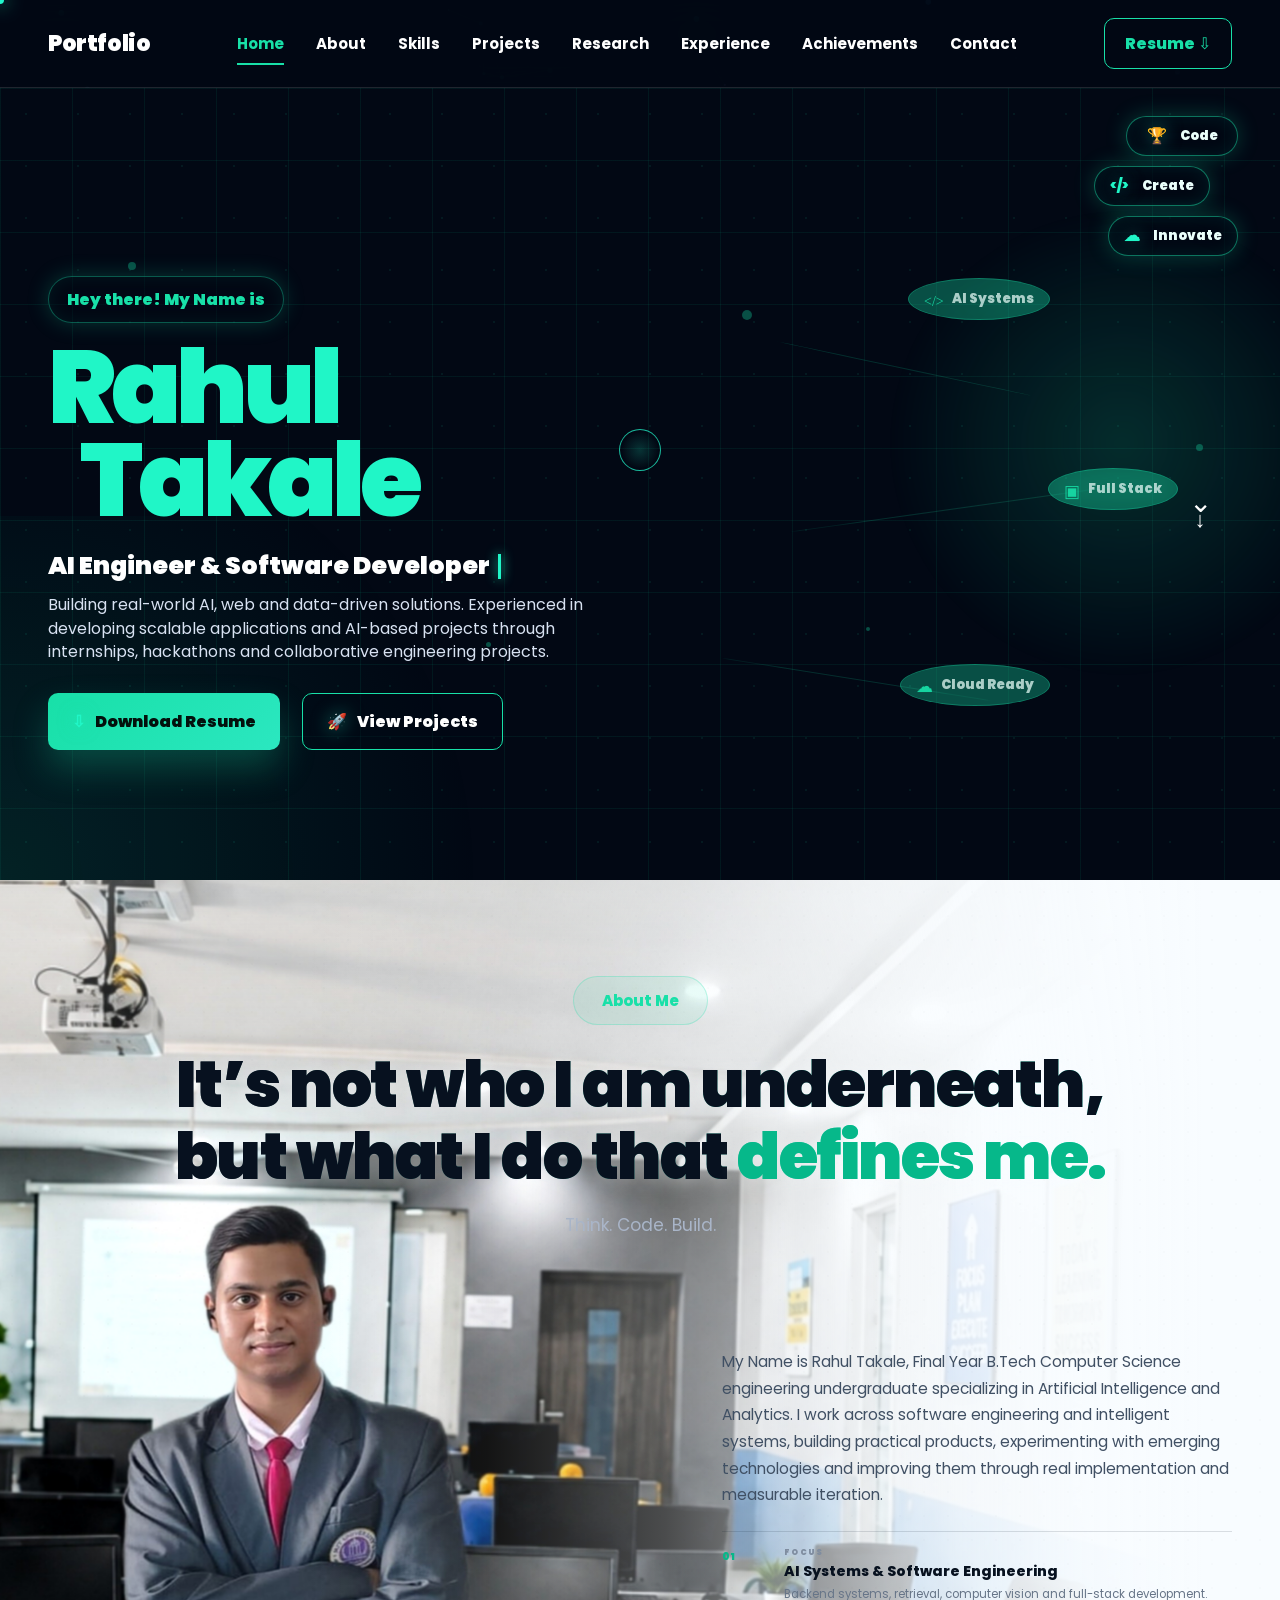
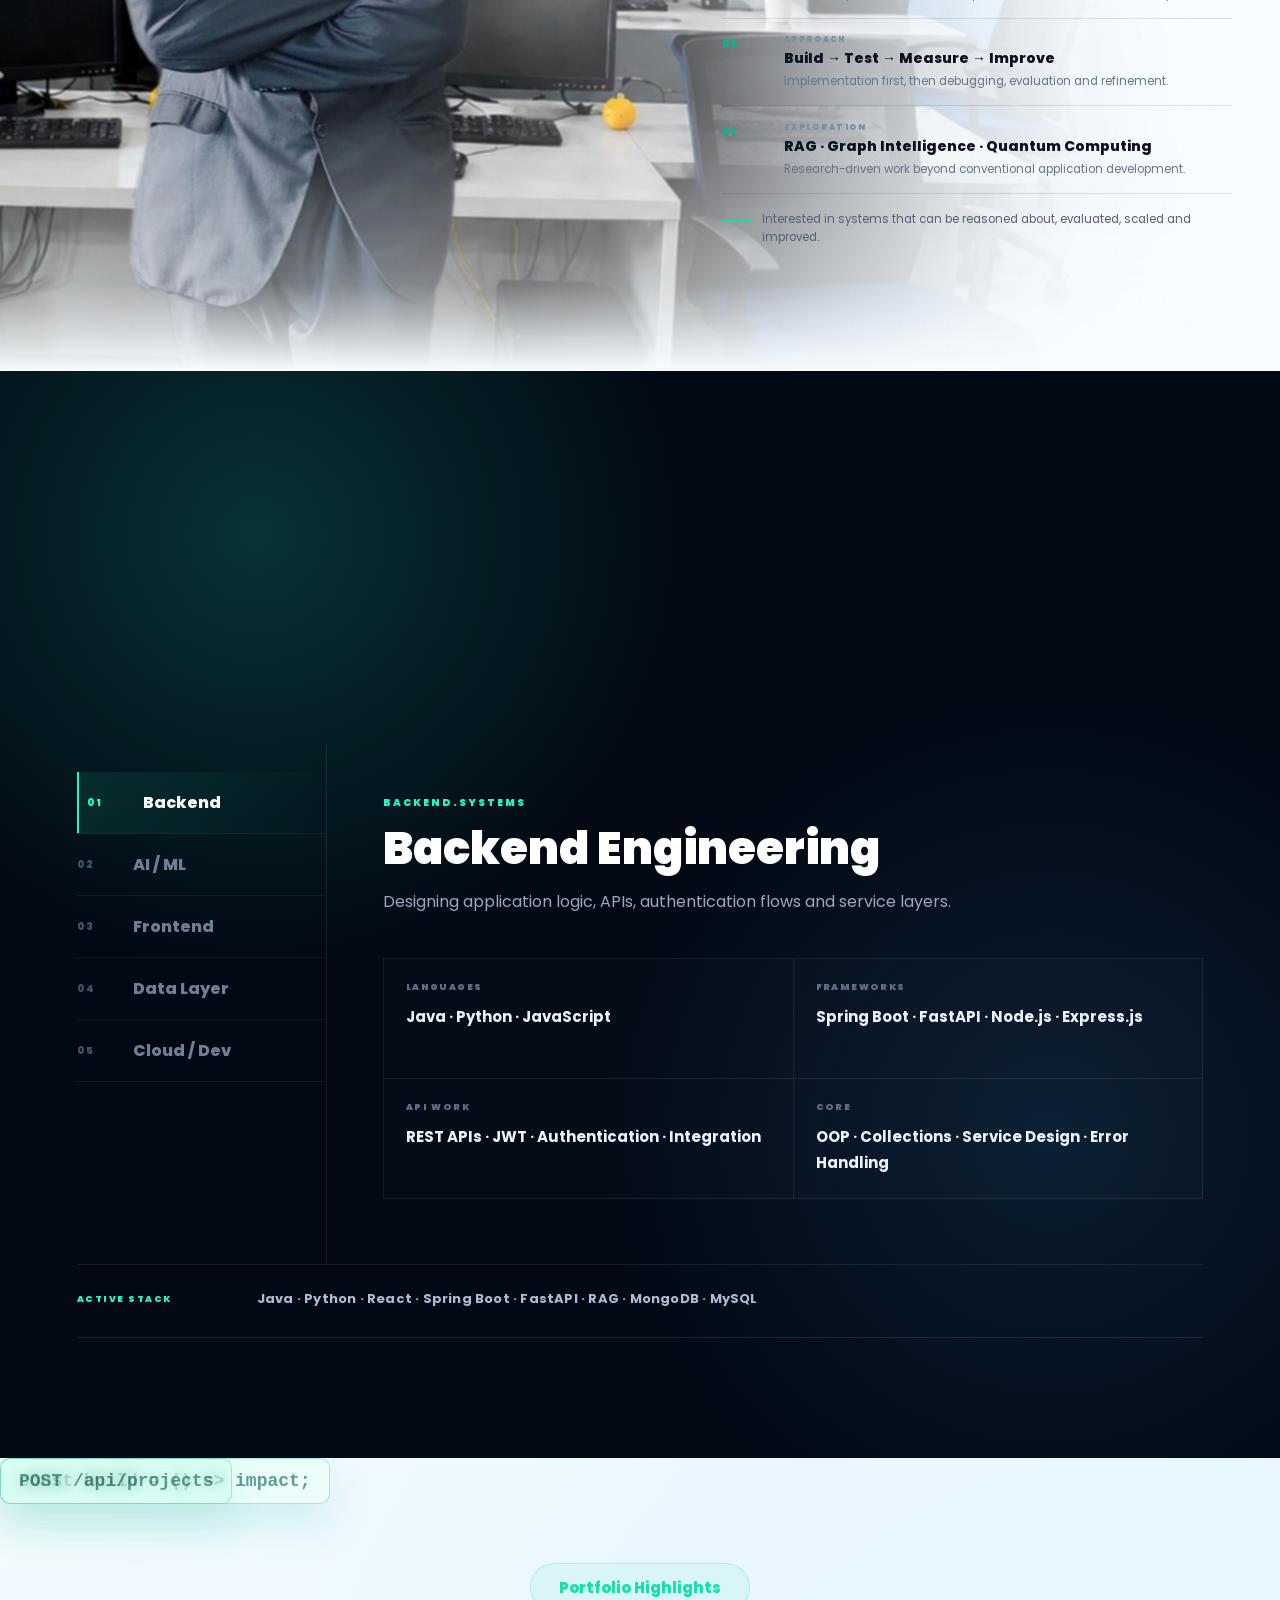
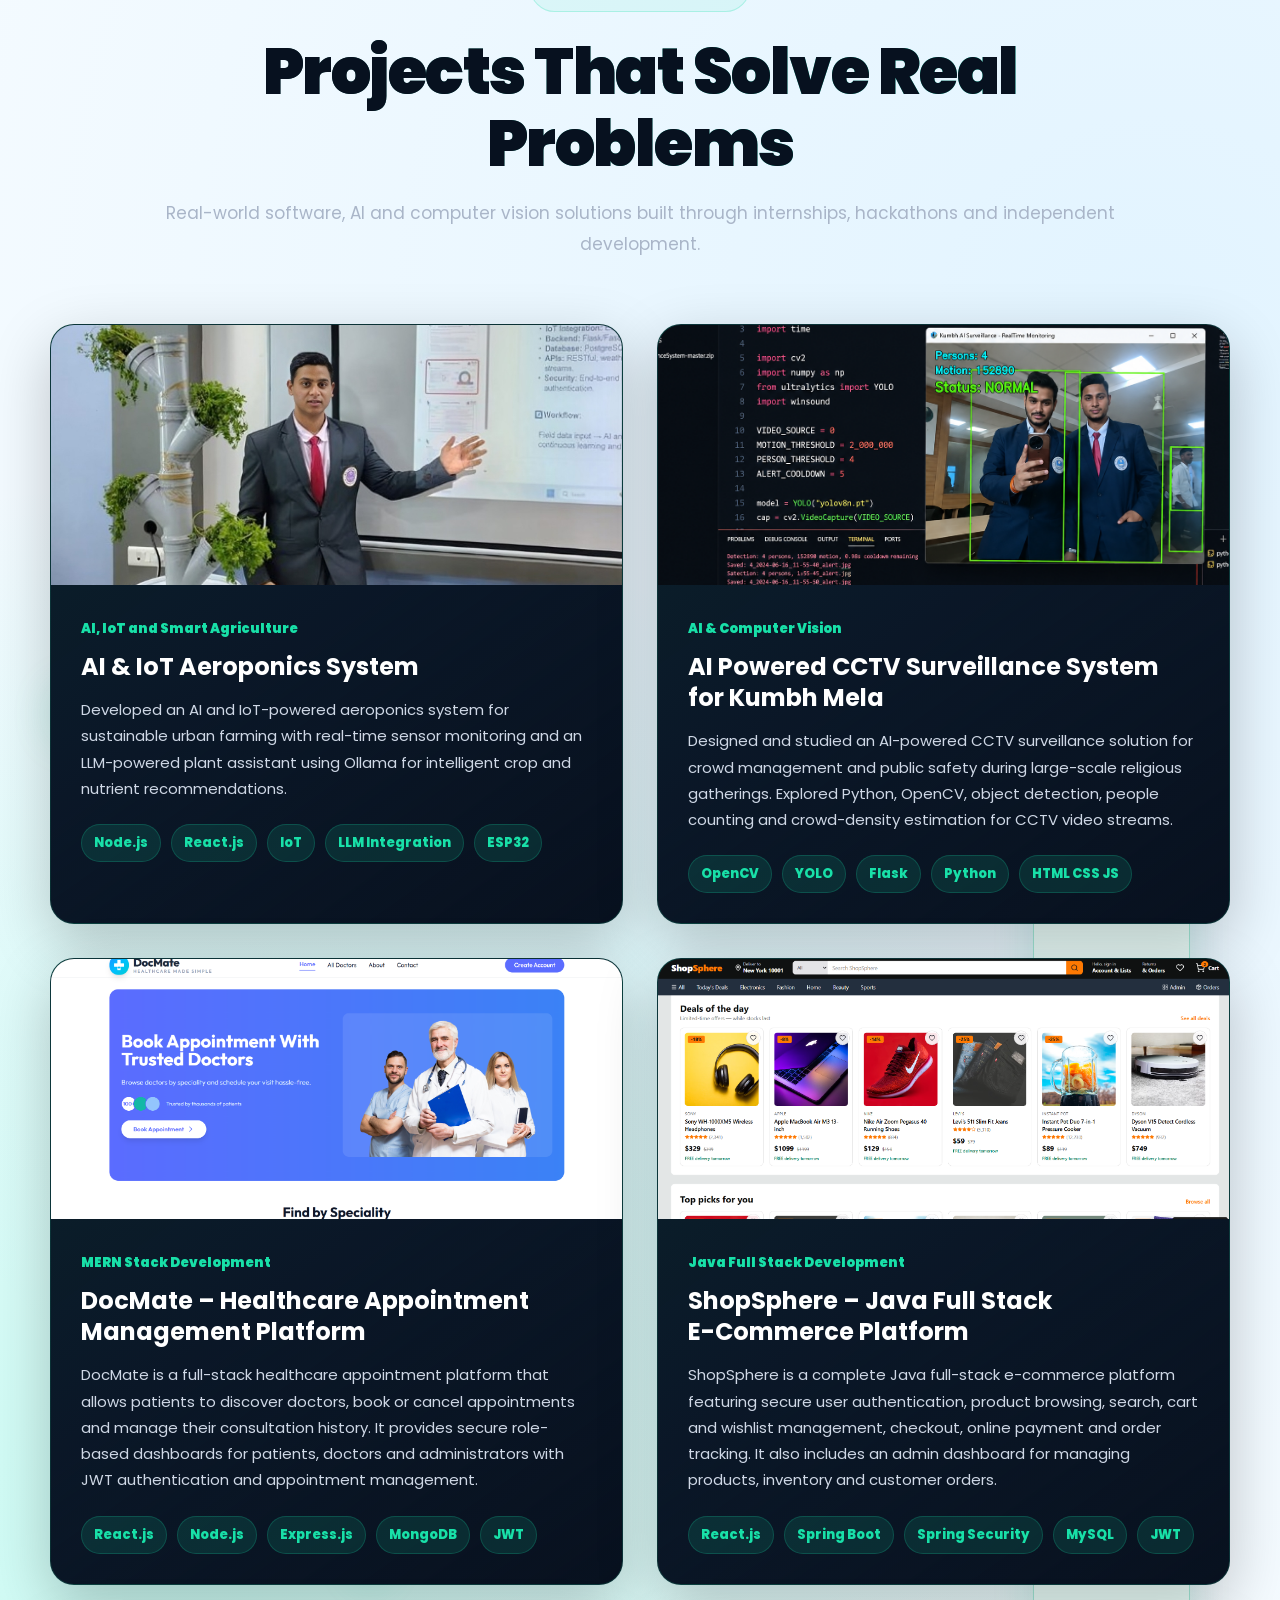
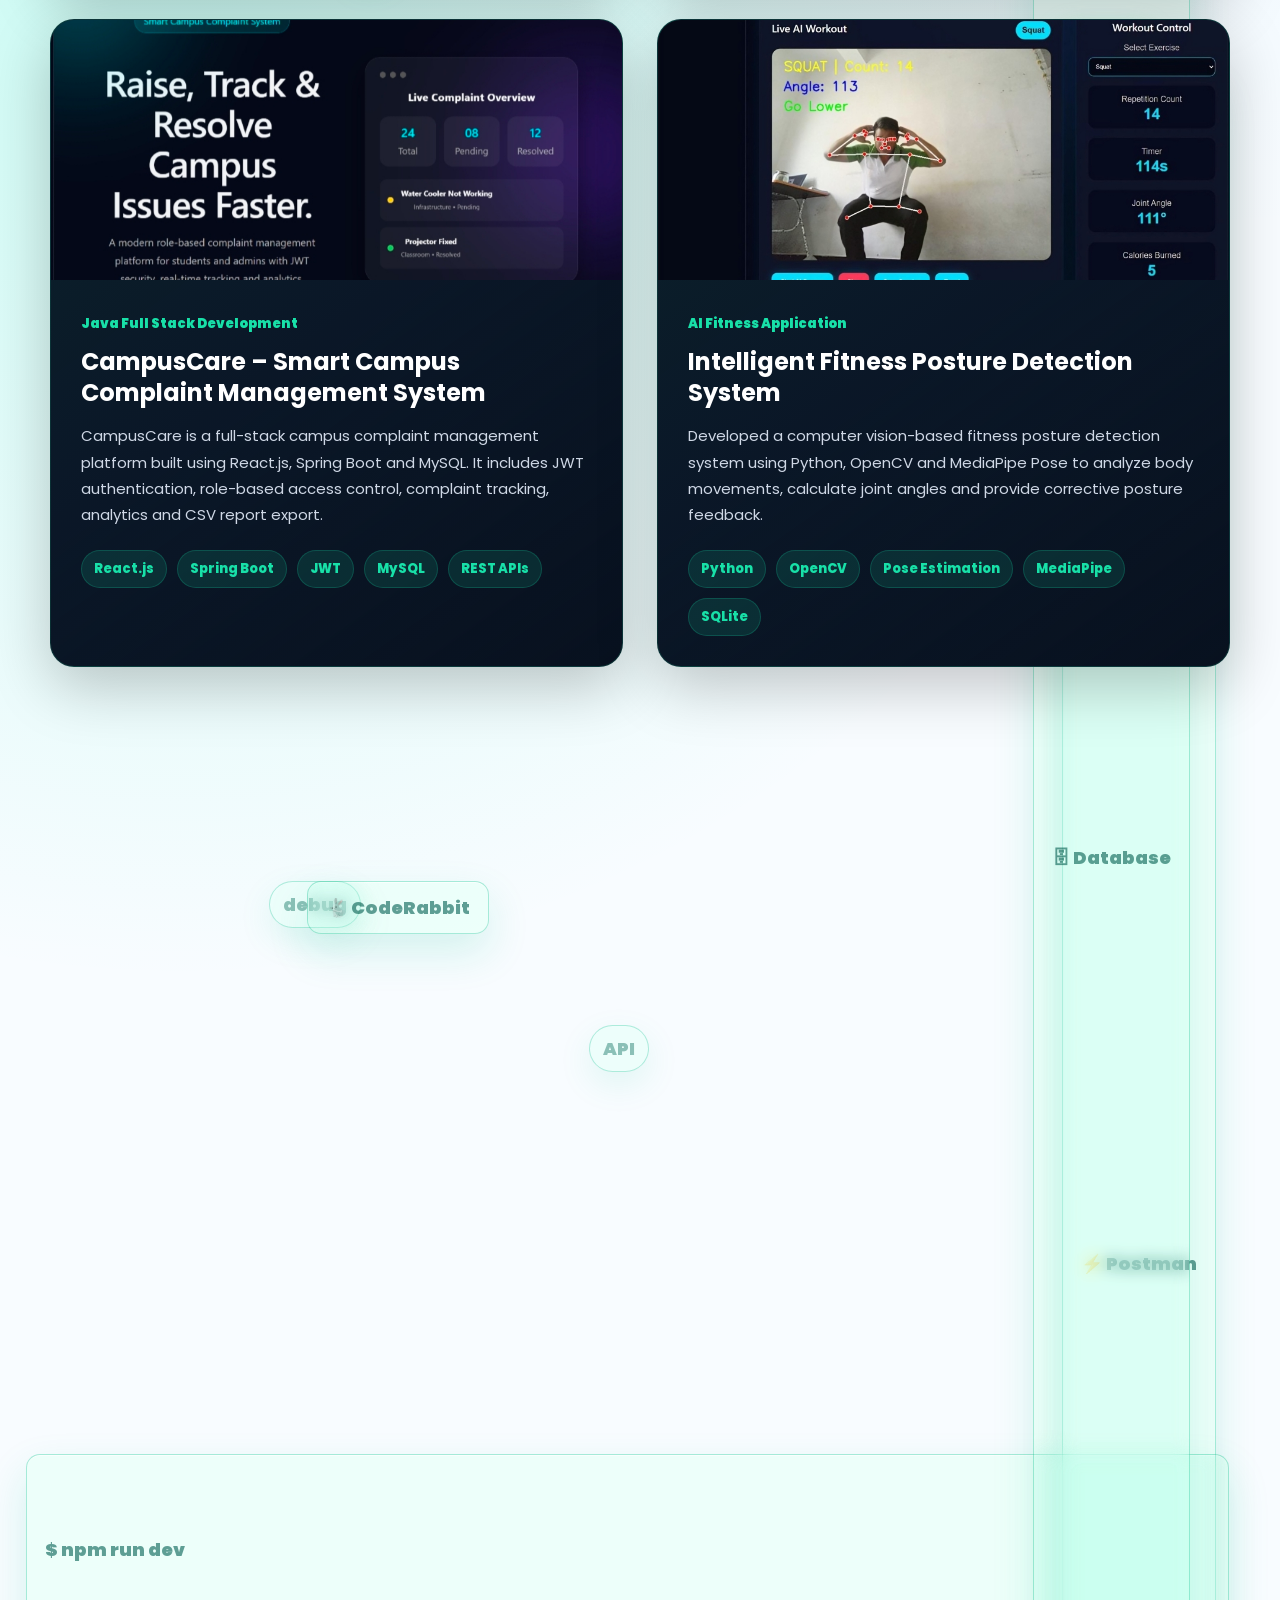
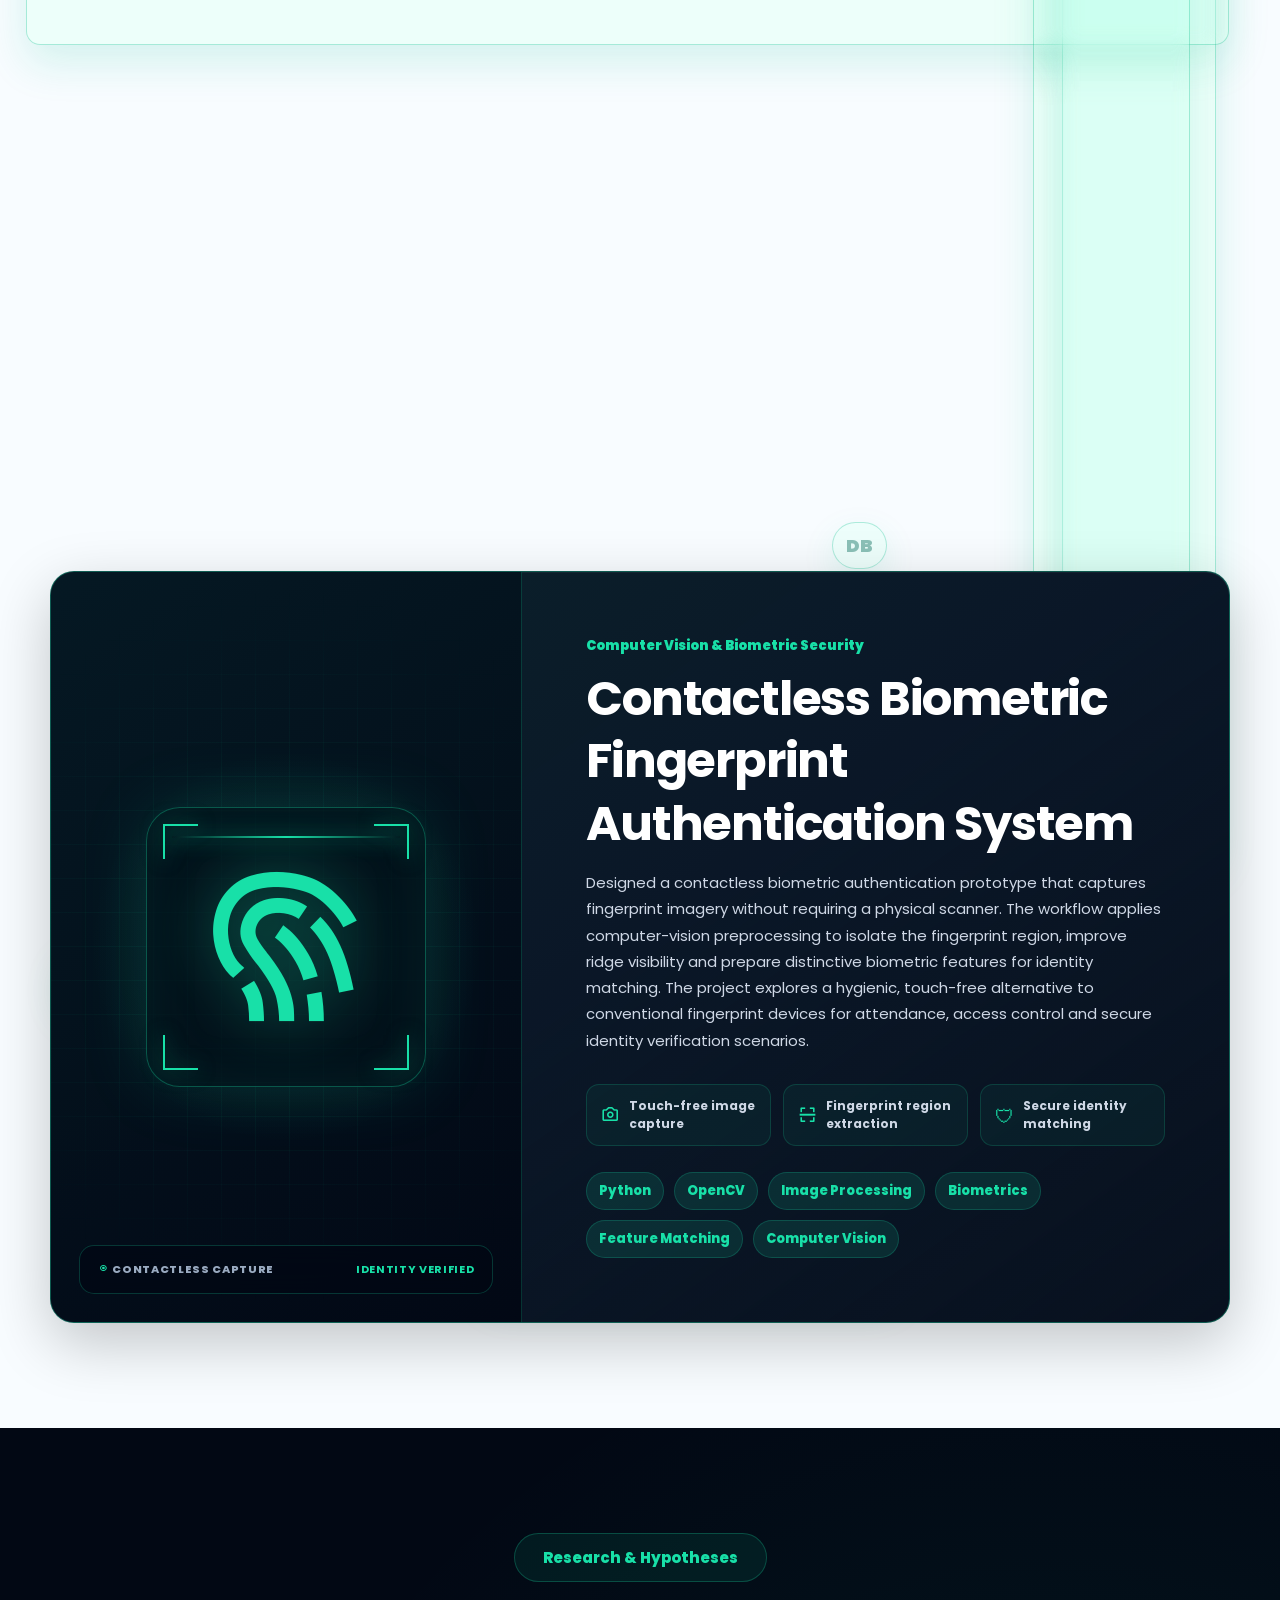
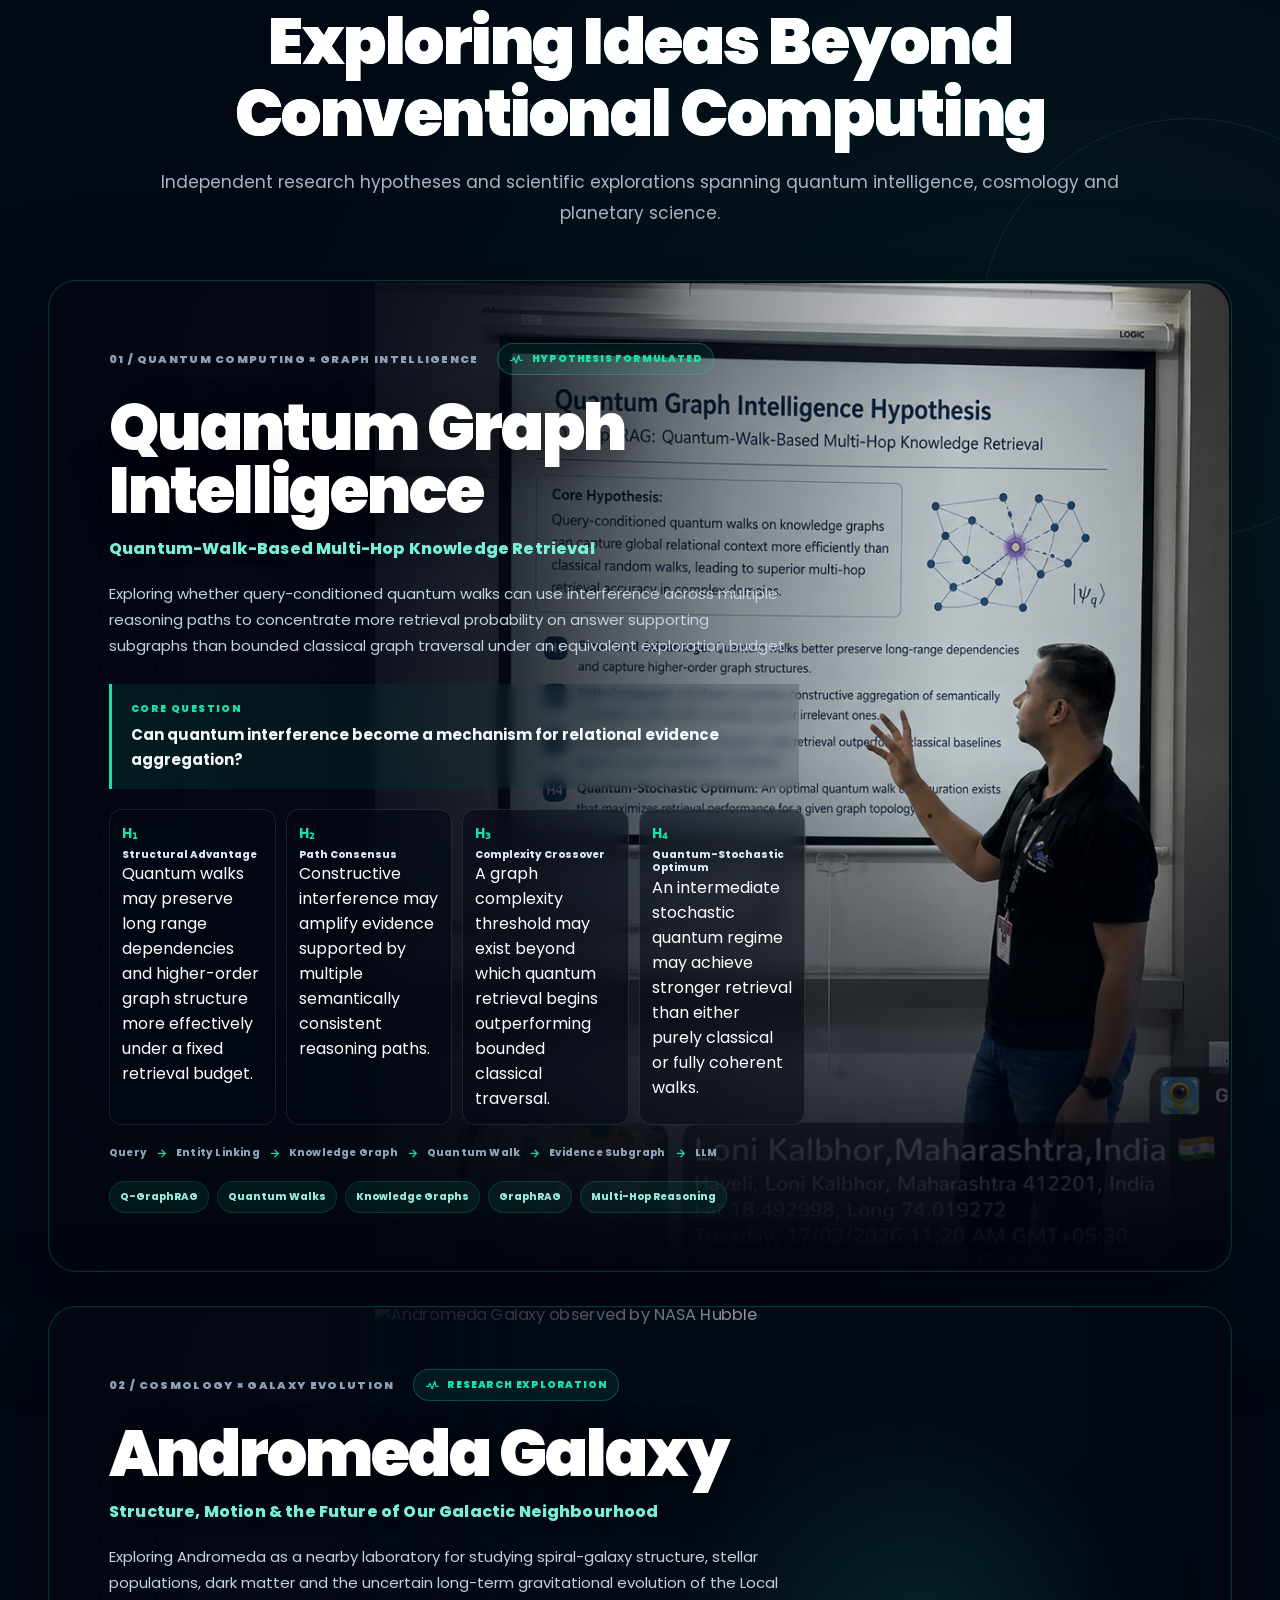
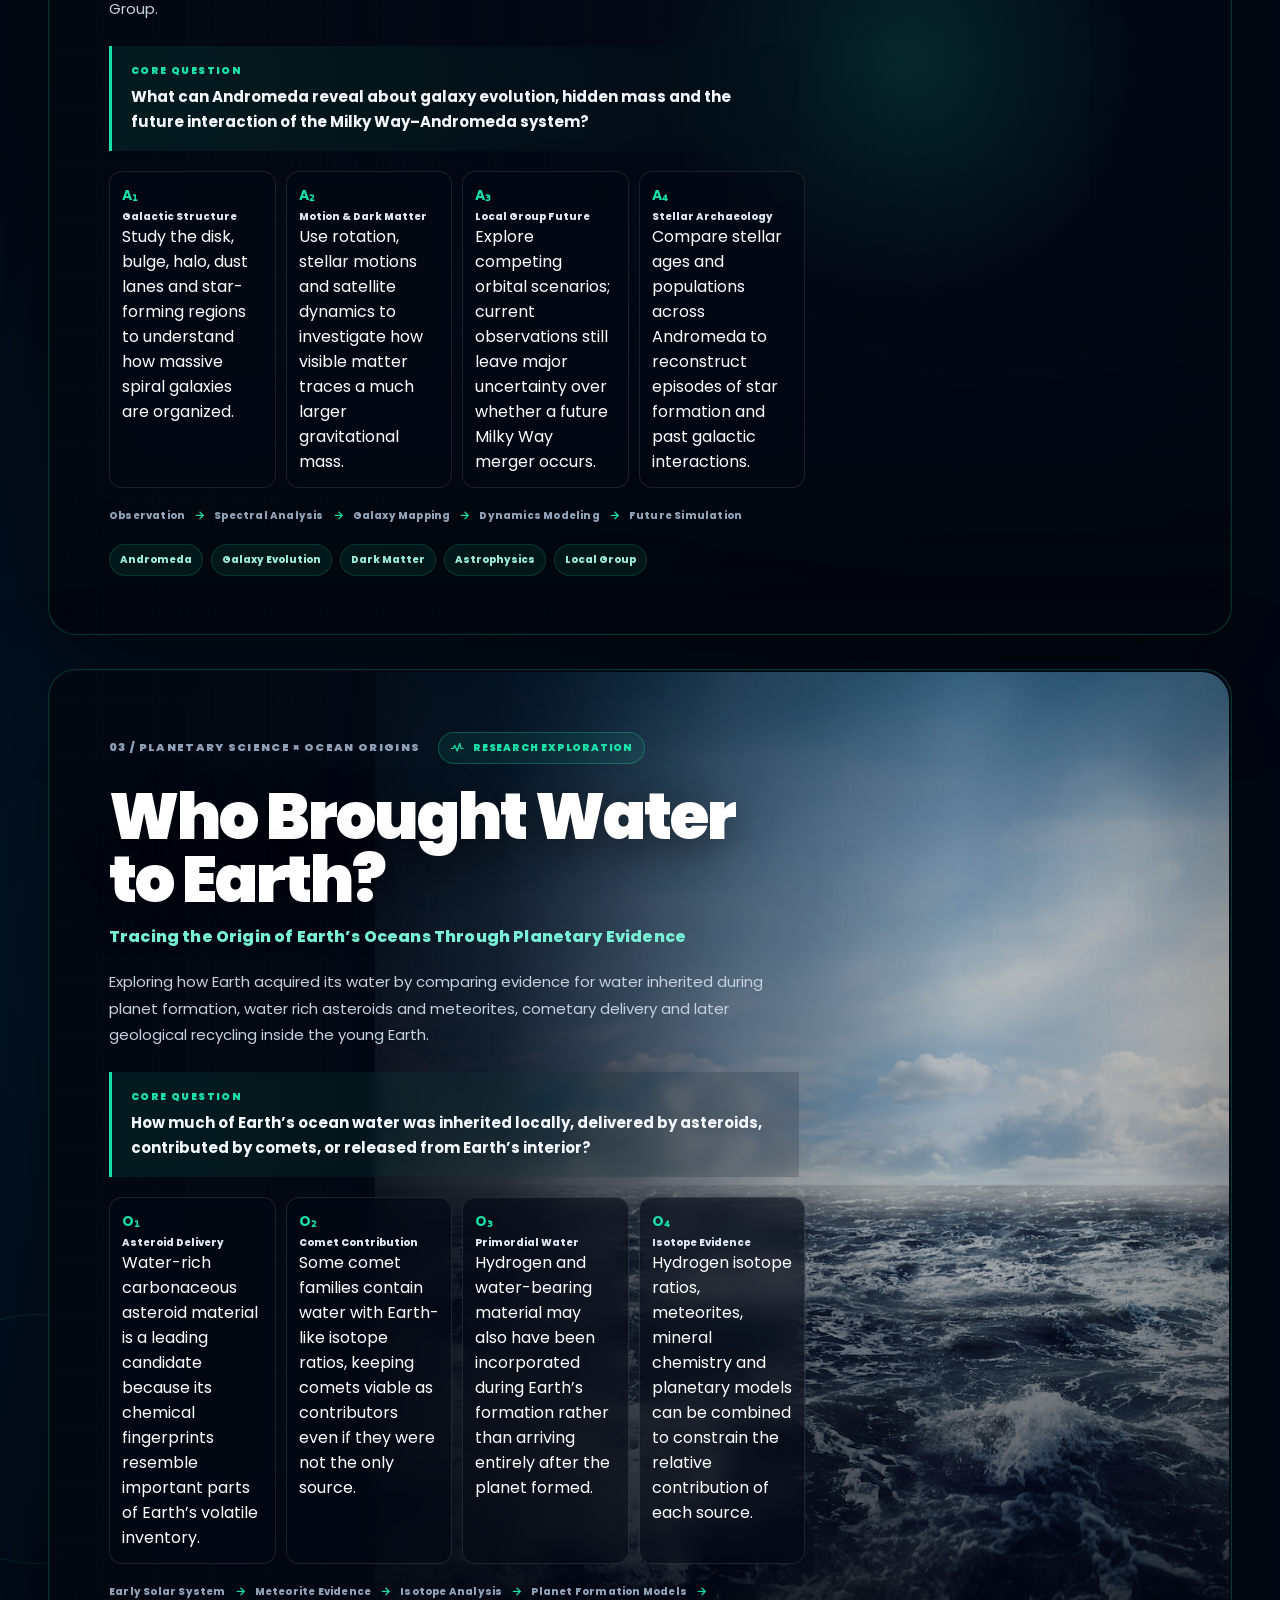
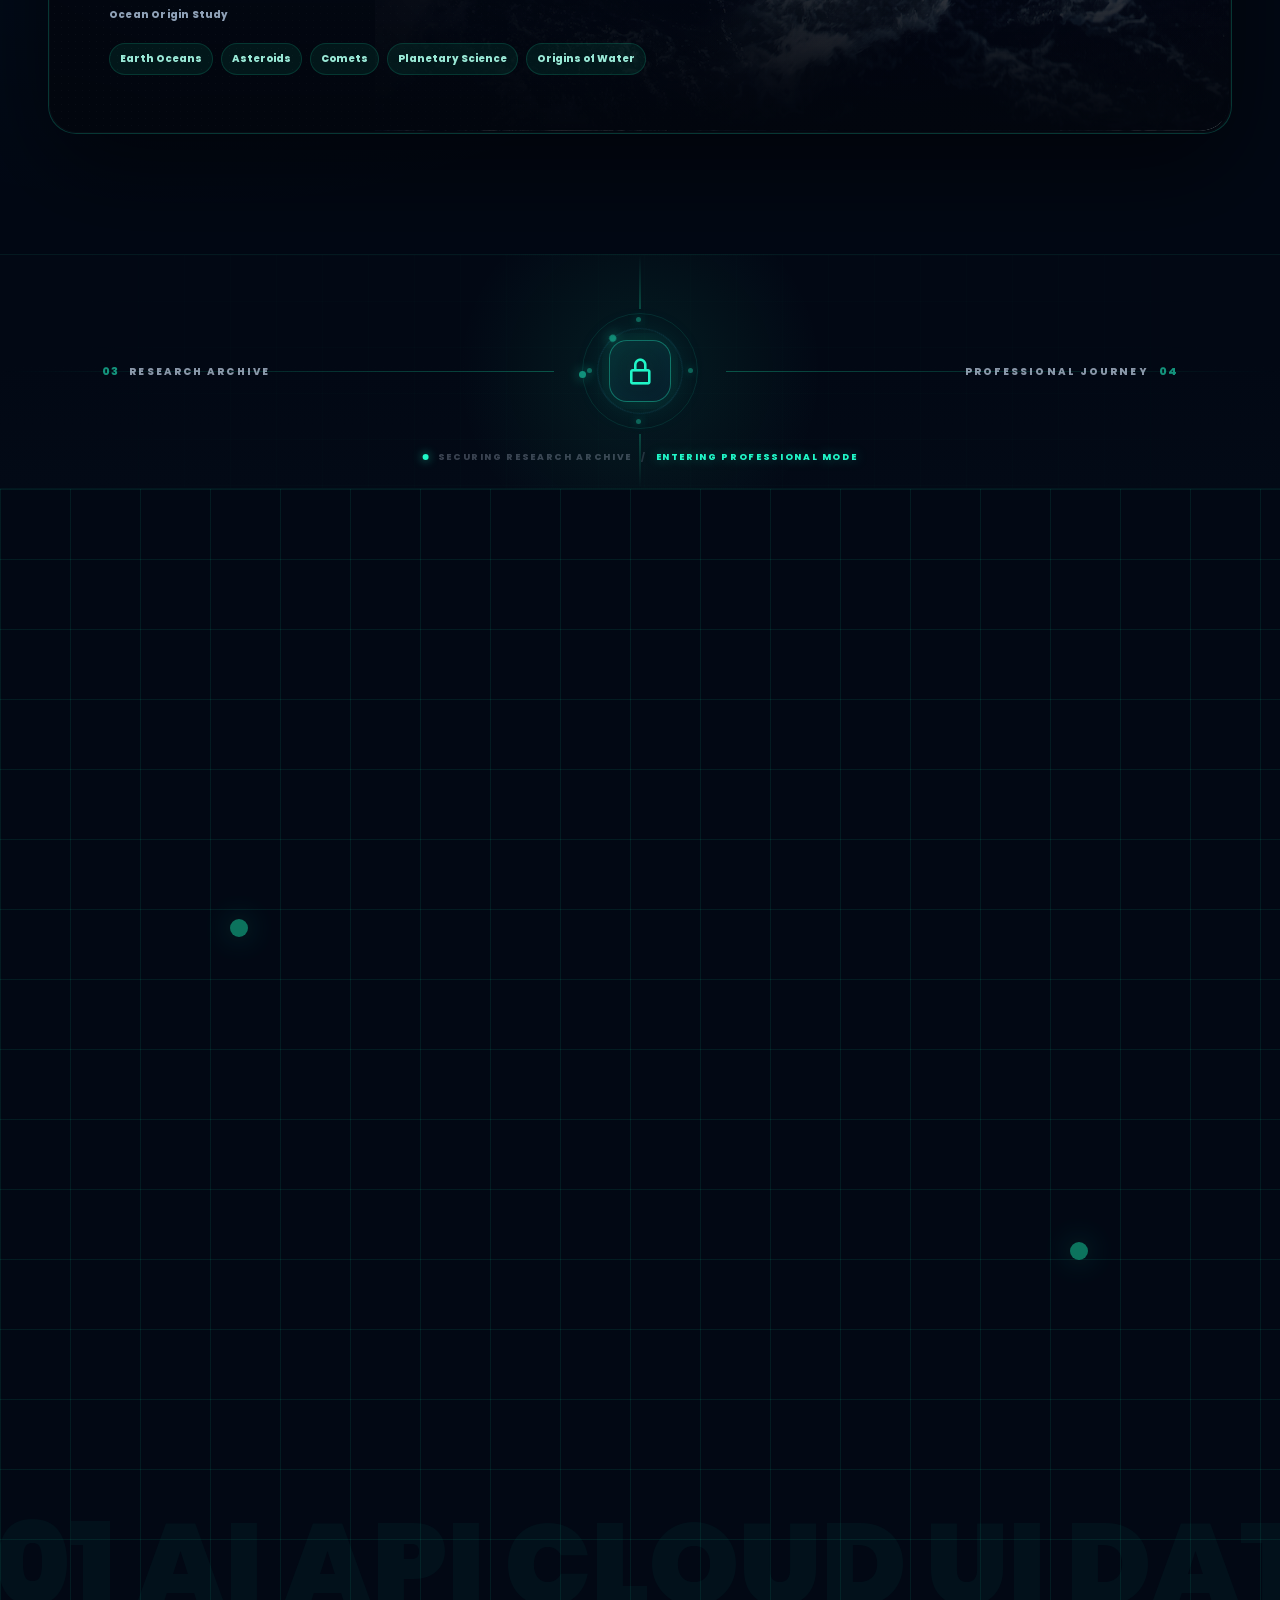
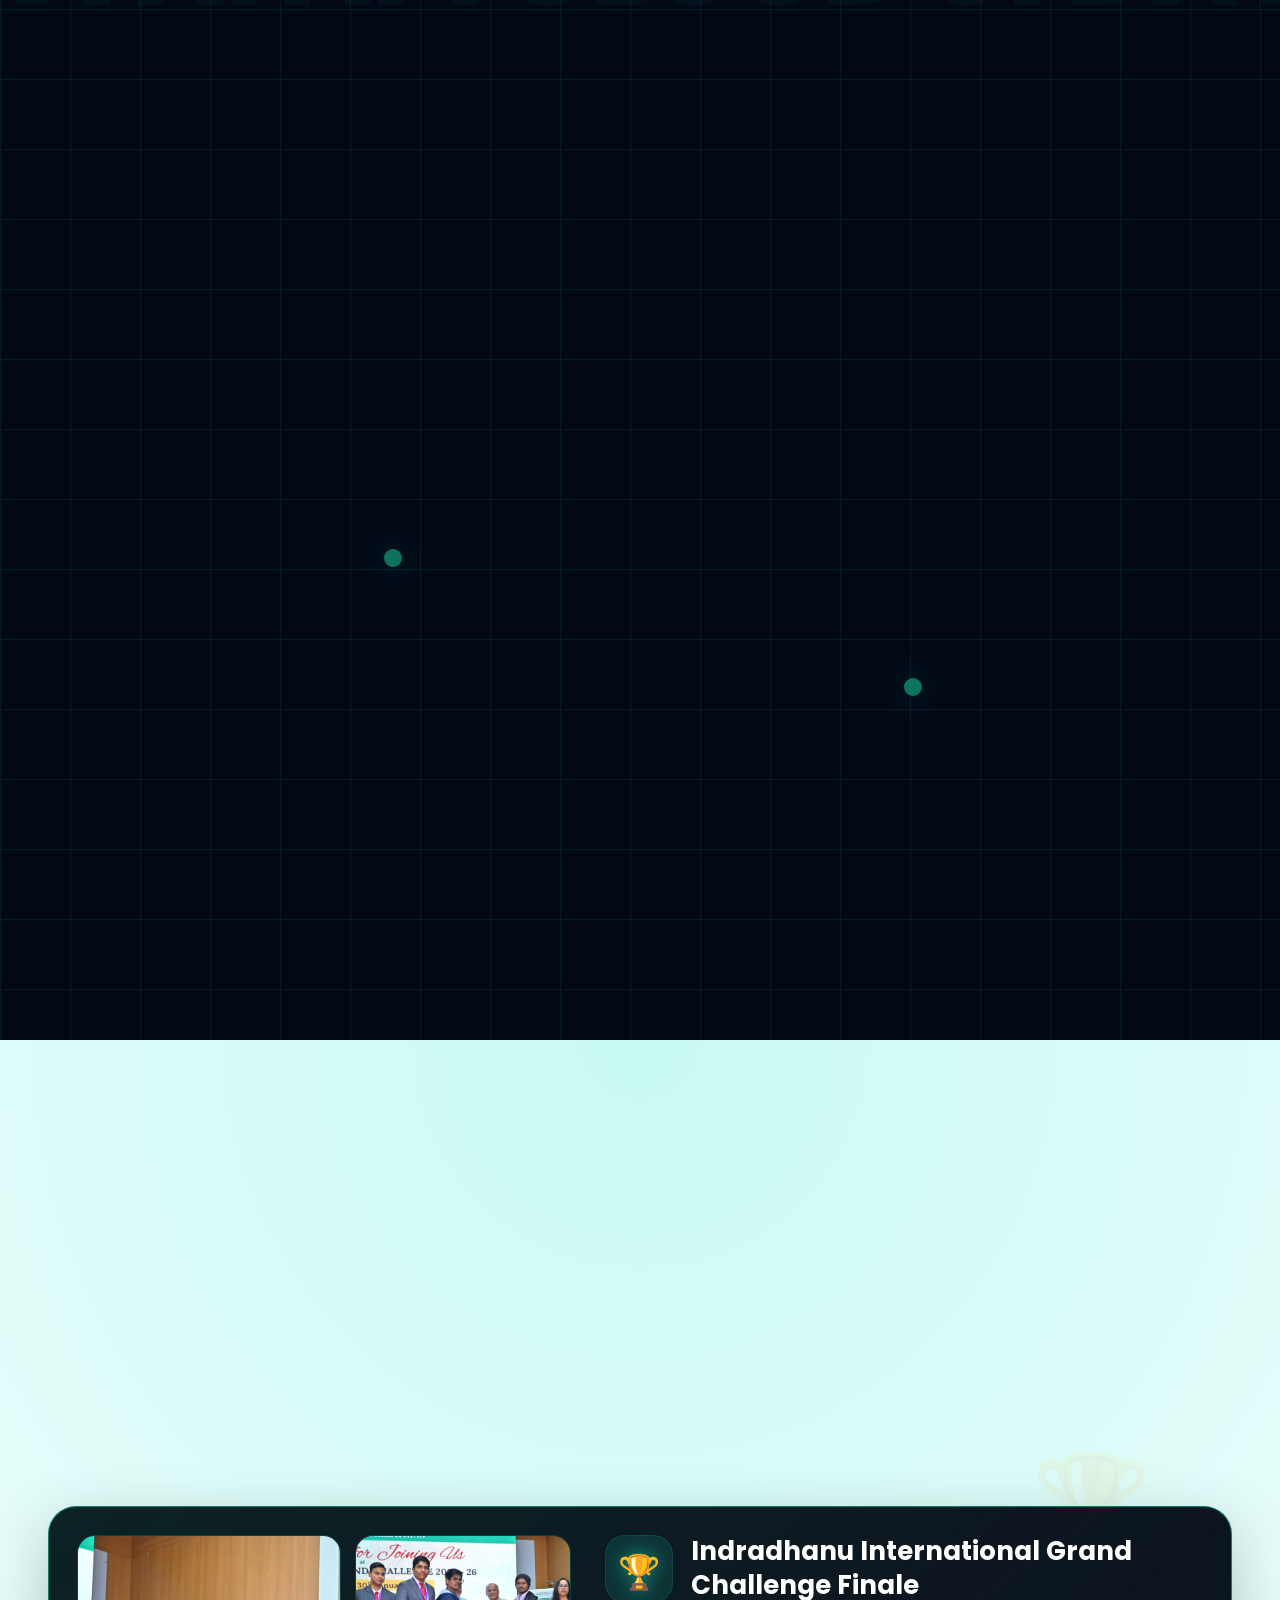
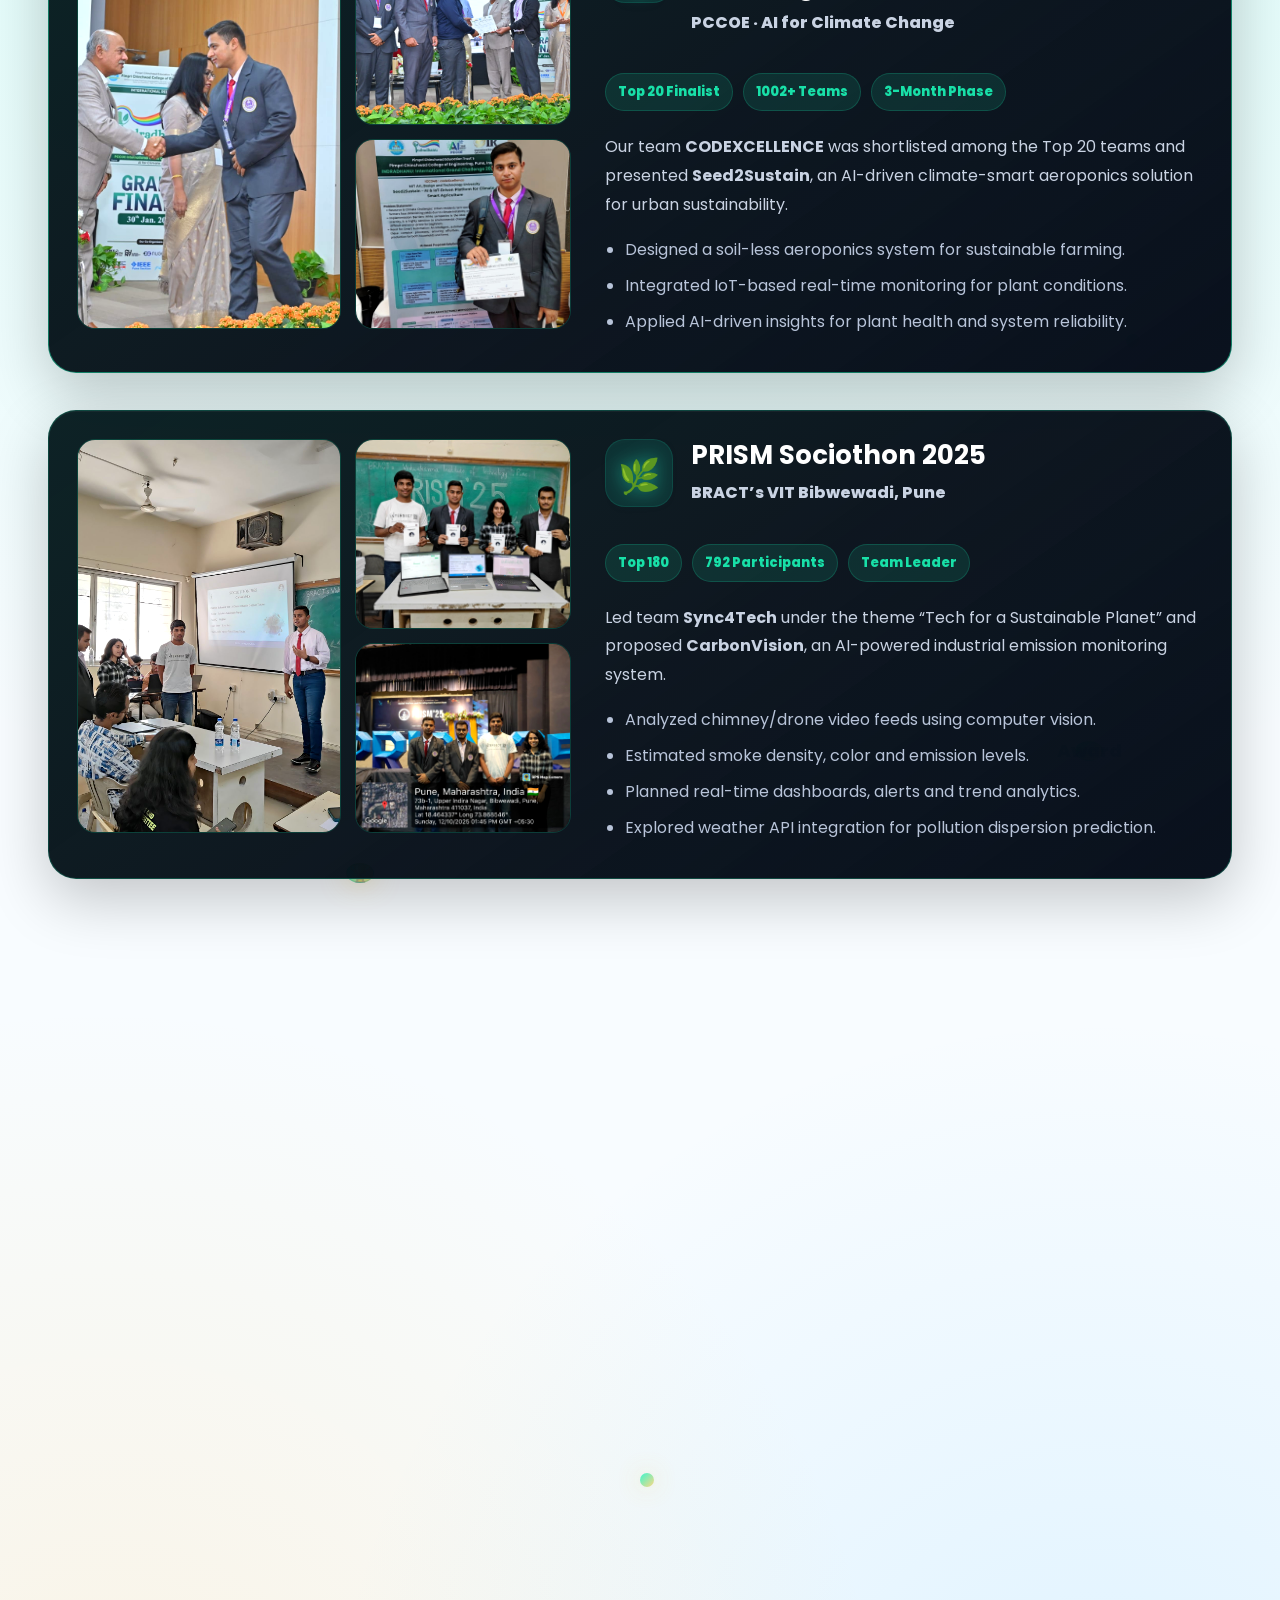
==== commit 1ba9031b: "Added some project Cards" ====
--- a/index.html
+++ b/index.html
@@ -598,6 +598,119 @@
 </div>
 </div>
 </article>
+<!-- ==================== Q-MEDTRIAGE PROJECT ==================== -->
+<article
+  aria-label="Open detailed case study: Q-MedTriage AI-Powered Medical Triage System"
+  class="project-card"
+  data-detail-id="project-q-medtriage"
+  role="link"
+  tabindex="0"
+>
+  <!-- Project Image -->
+  <div class="project-img">
+    <img
+      alt="Q-MedTriage AI-Powered Chest X-Ray Analysis System"
+      src="assets/img/project-q-medtriage.jpg"
+    />
+  </div>
+
+  <!-- Project Content -->
+  <div class="project-content">
+
+    <span class="project-type">
+      AI, Machine Learning and Healthcare
+    </span>
+
+    <div class="project-title-row">
+      <h3>
+        Q-MedTriage
+      </h3>
+
+      <a
+        class="project-github"
+        href="https://github.com/rahultakale44/Q-MedTriage"
+        rel="noopener noreferrer"
+        target="_blank"
+      >
+        <i class="bx bxl-github"></i>
+        <span>Code</span>
+      </a>
+    </div>
+
+    <p>
+      Developed an AI-powered medical triage system for chest X-ray analysis,
+      featuring an intelligent validation safety gate, automated pneumonia
+      prediction, confidence-based results, and an AI-powered Q&amp;A assistant
+      for explaining analysis results.
+    </p>
+
+    <div class="project-tech">
+      <span>Python</span>
+      <span>React.js</span>
+      <span>FastAPI</span>
+      <span>Machine Learning</span>
+      <span>AI / LLM</span>
+    </div>
+
+  </div>
+</article>
+<!-- ==================== TRACKSCORE PROJECT ==================== -->
+<article aria-label="Open detailed case study: TrackScore Tennis Video Analytics System"
+  class="project-card"
+  data-detail-id="project-trackscore-tennis-video-analytics-system"
+  role="link"
+  tabindex="0">
+
+  <!-- Project Image -->
+  <div class="project-img">
+    <img
+      alt="TrackScore Tennis Video Analytics System"
+      src="assets/img/trackscore.png"
+    />
+  </div>
+
+  <!-- Project Content -->
+  <div class="project-content">
+
+    <span class="project-type">
+      AI &amp; Computer Vision
+    </span>
+
+    <div class="project-title-row">
+      <h3>
+        TrackScore: Tennis Video Analytics System
+      </h3>
+
+      <a
+        class="project-github"
+        href="https://github.com/rahultakale44/TrackScore"
+        rel="noopener noreferrer"
+        target="_blank"
+      >
+        <i class="bx bxl-github"></i>
+        <span>Code</span>
+      </a>
+    </div>
+
+    <p>
+      Built an AI-powered tennis video analytics system that transforms
+      match footage into structured player, ball, and court analytics.
+      Implemented computer vision-based player tracking, tennis ball
+      detection, court calibration using homography, trajectory analysis,
+      and real-world speed estimation from video.
+    </p>
+
+    <div class="project-tech">
+      <span>Python</span>
+      <span>OpenCV</span>
+      <span>YOLO</span>
+      <span>Computer Vision</span>
+      <span>Homography</span>
+      <span>Kalman Filter</span>
+    </div>
+
+  </div>
+</article>
 <!-- ==================== FEATURED CONTACTLESS BIOMETRICS PROJECT ==================== -->
 <article aria-label="Open detailed case study: Contactless Biometric Fingerprint Authentication System" class="project-card project-card-featured biometric-project" data-detail-id="project-contactless-biometric-fingerprint-authentication-system" role="link" tabindex="0">
 <div aria-hidden="true" class="biometric-visual">
@@ -619,7 +732,7 @@
 <span class="project-type">Computer Vision &amp; Biometric Security</span>
 <div class="project-title-row">
 <h3>Contactless Biometric Fingerprint Authentication System</h3>
-<a aria-label="View biometric project code on GitHub" class="project-github" href="https://github.com/rahultakale44" rel="noopener noreferrer" target="_blank">
+<a aria-label="View biometric project code on GitHub" class="project-github" href="https://github.com/rahultakale44/RidgeLens-ContactlessFingerprintQuality" rel="noopener noreferrer" target="_blank">
 <i class="bx bxl-github"></i>
 <span>Code</span>
 </a>
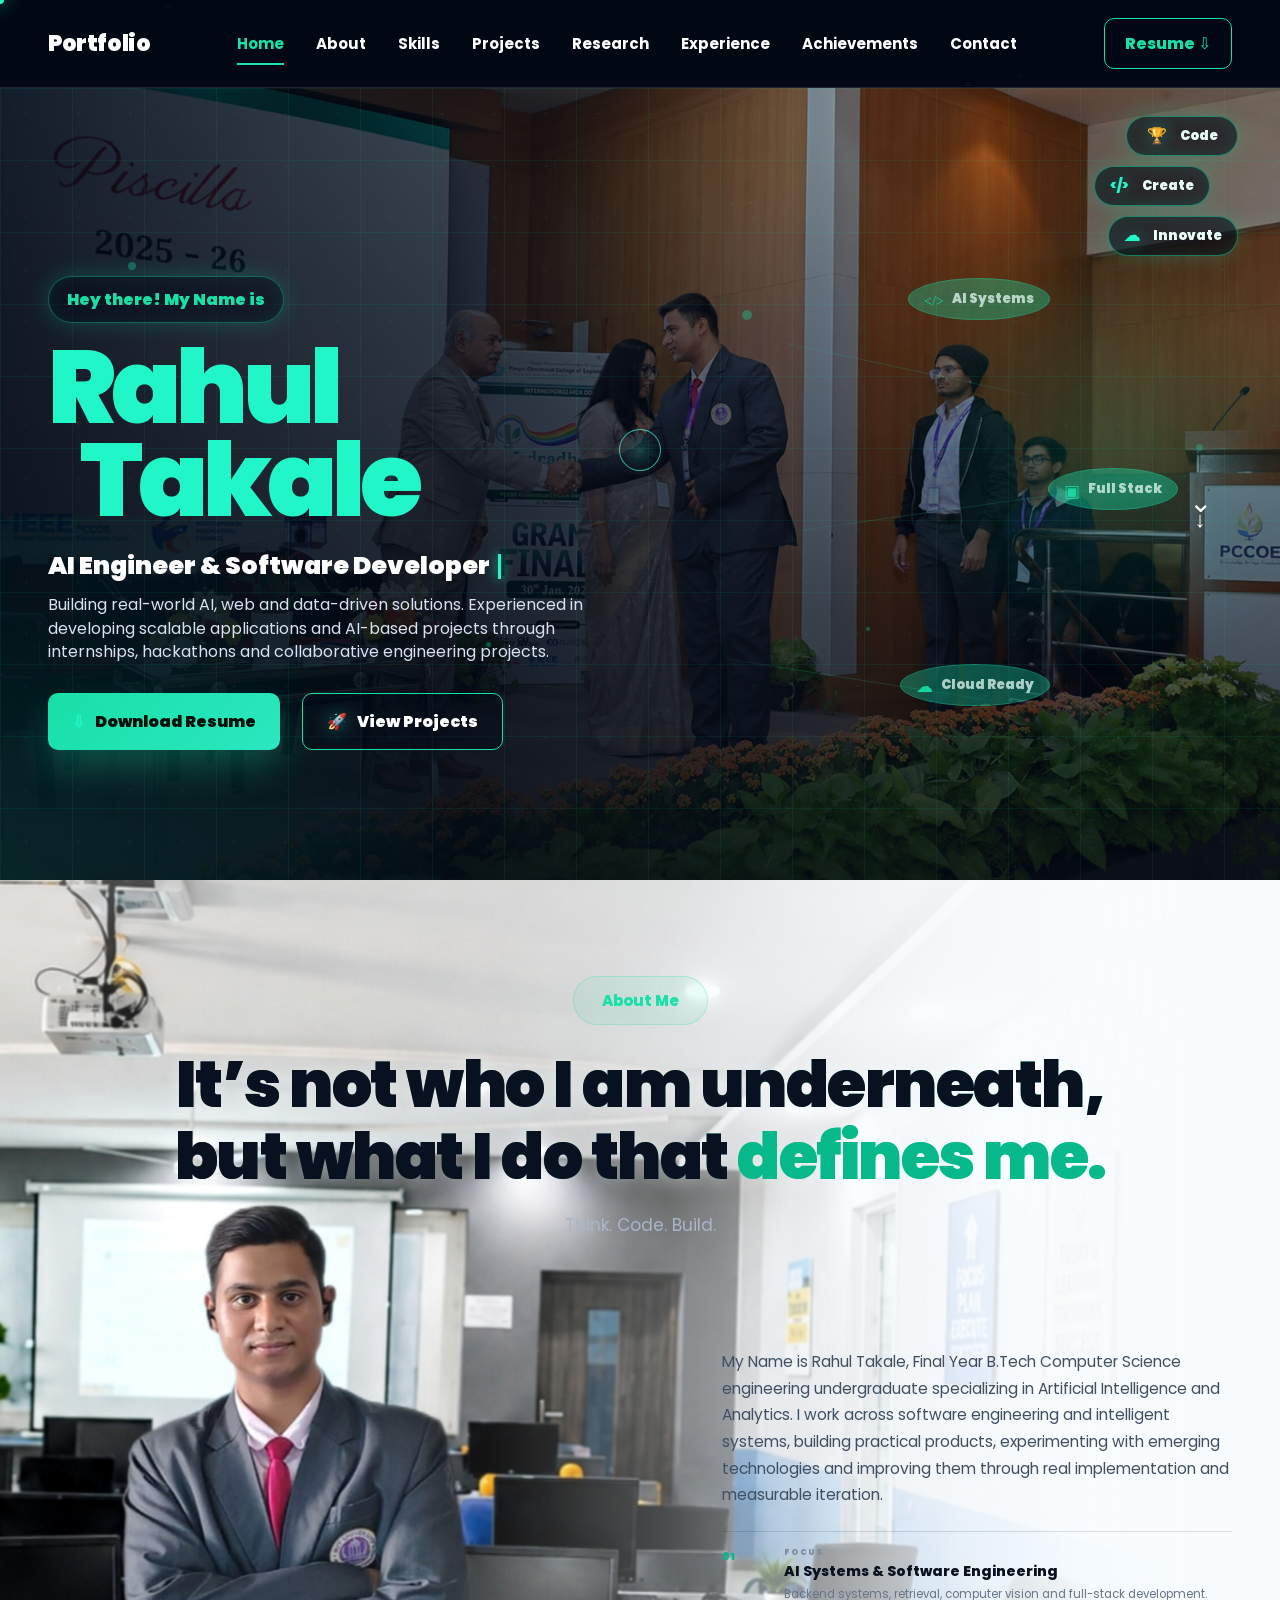
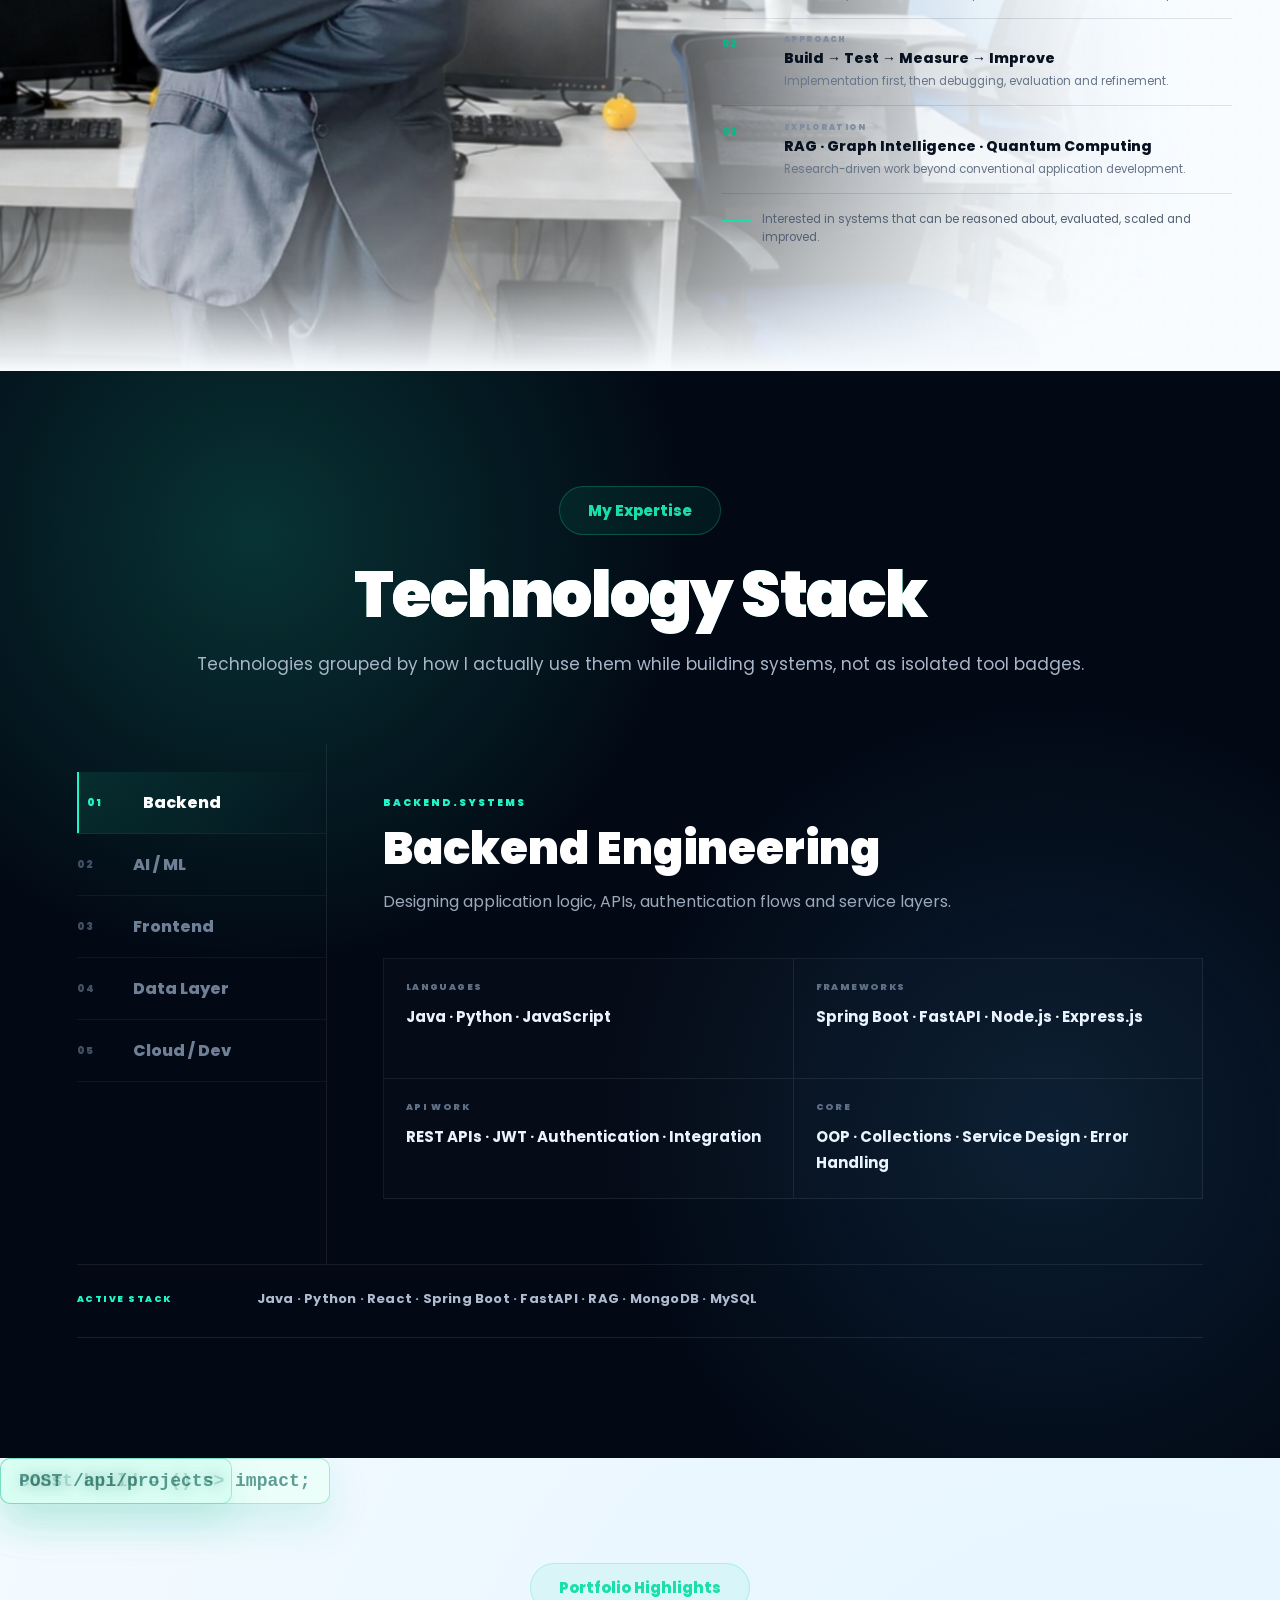
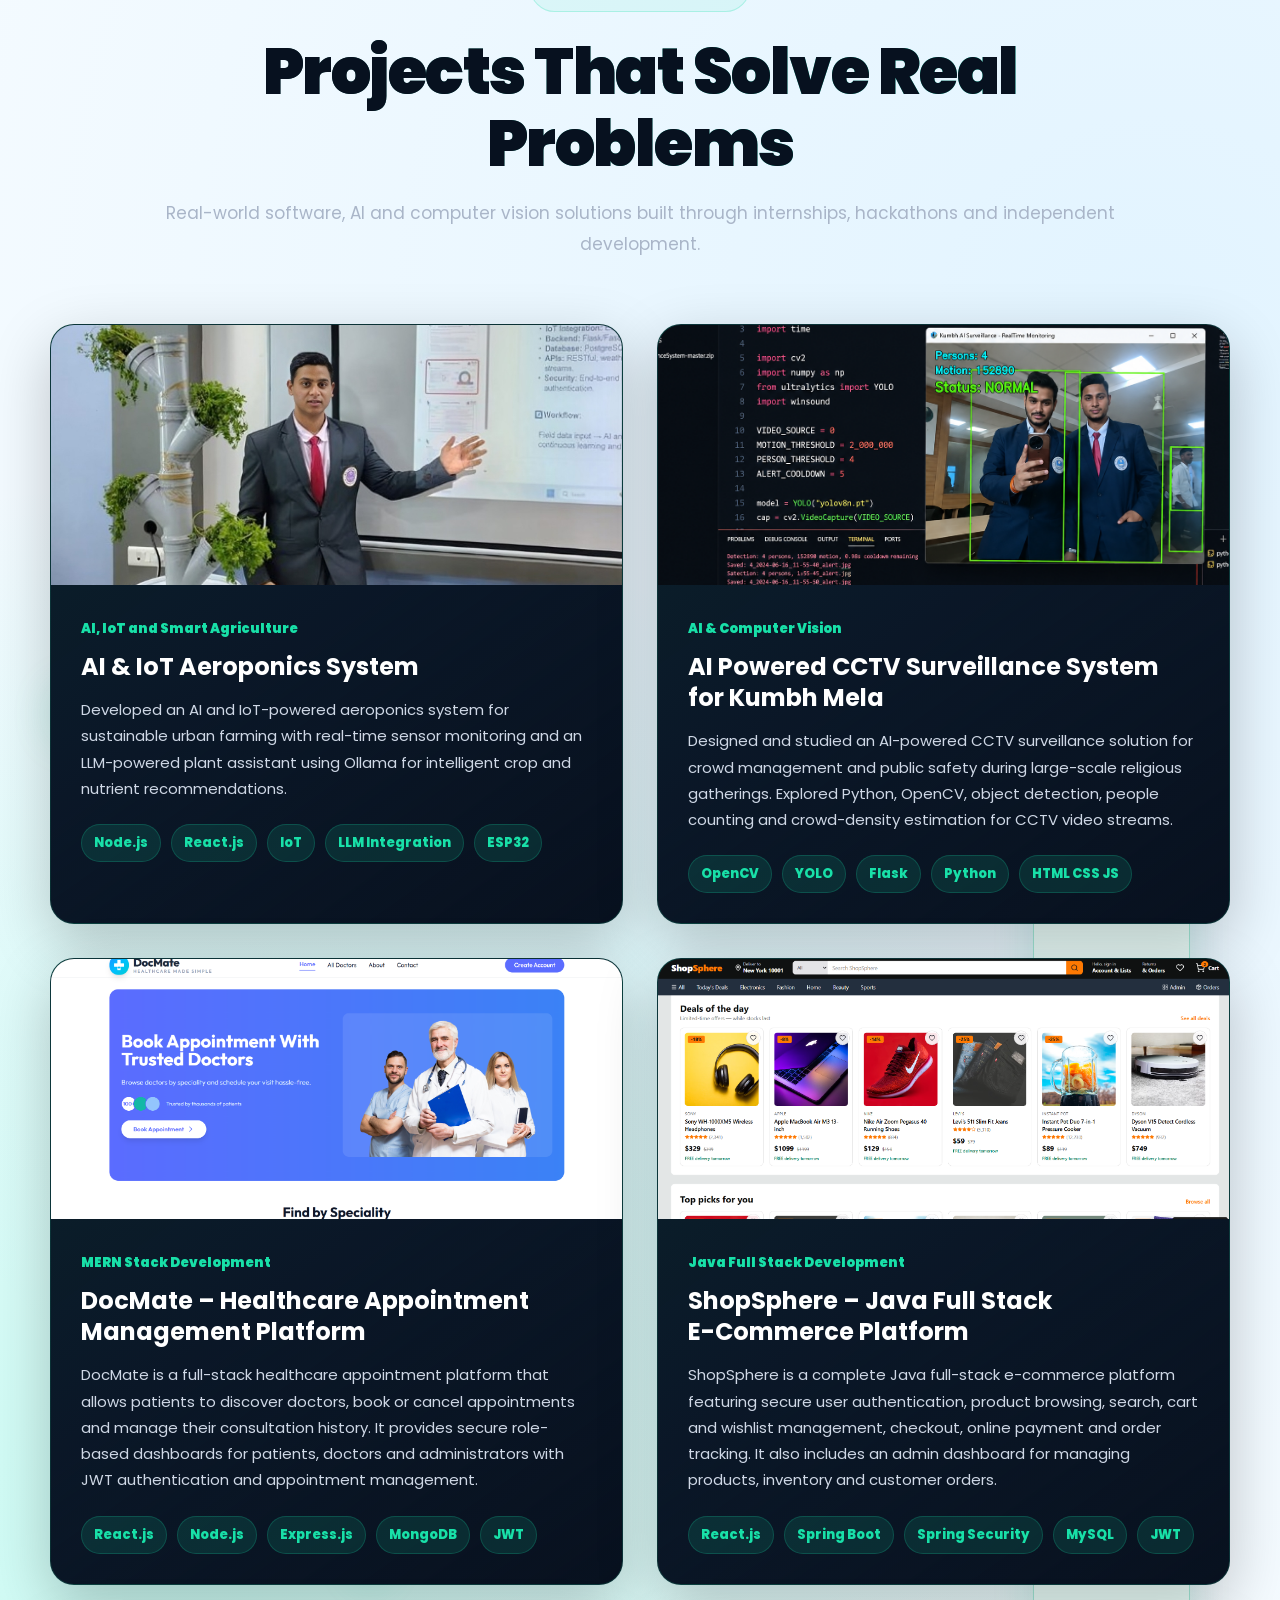
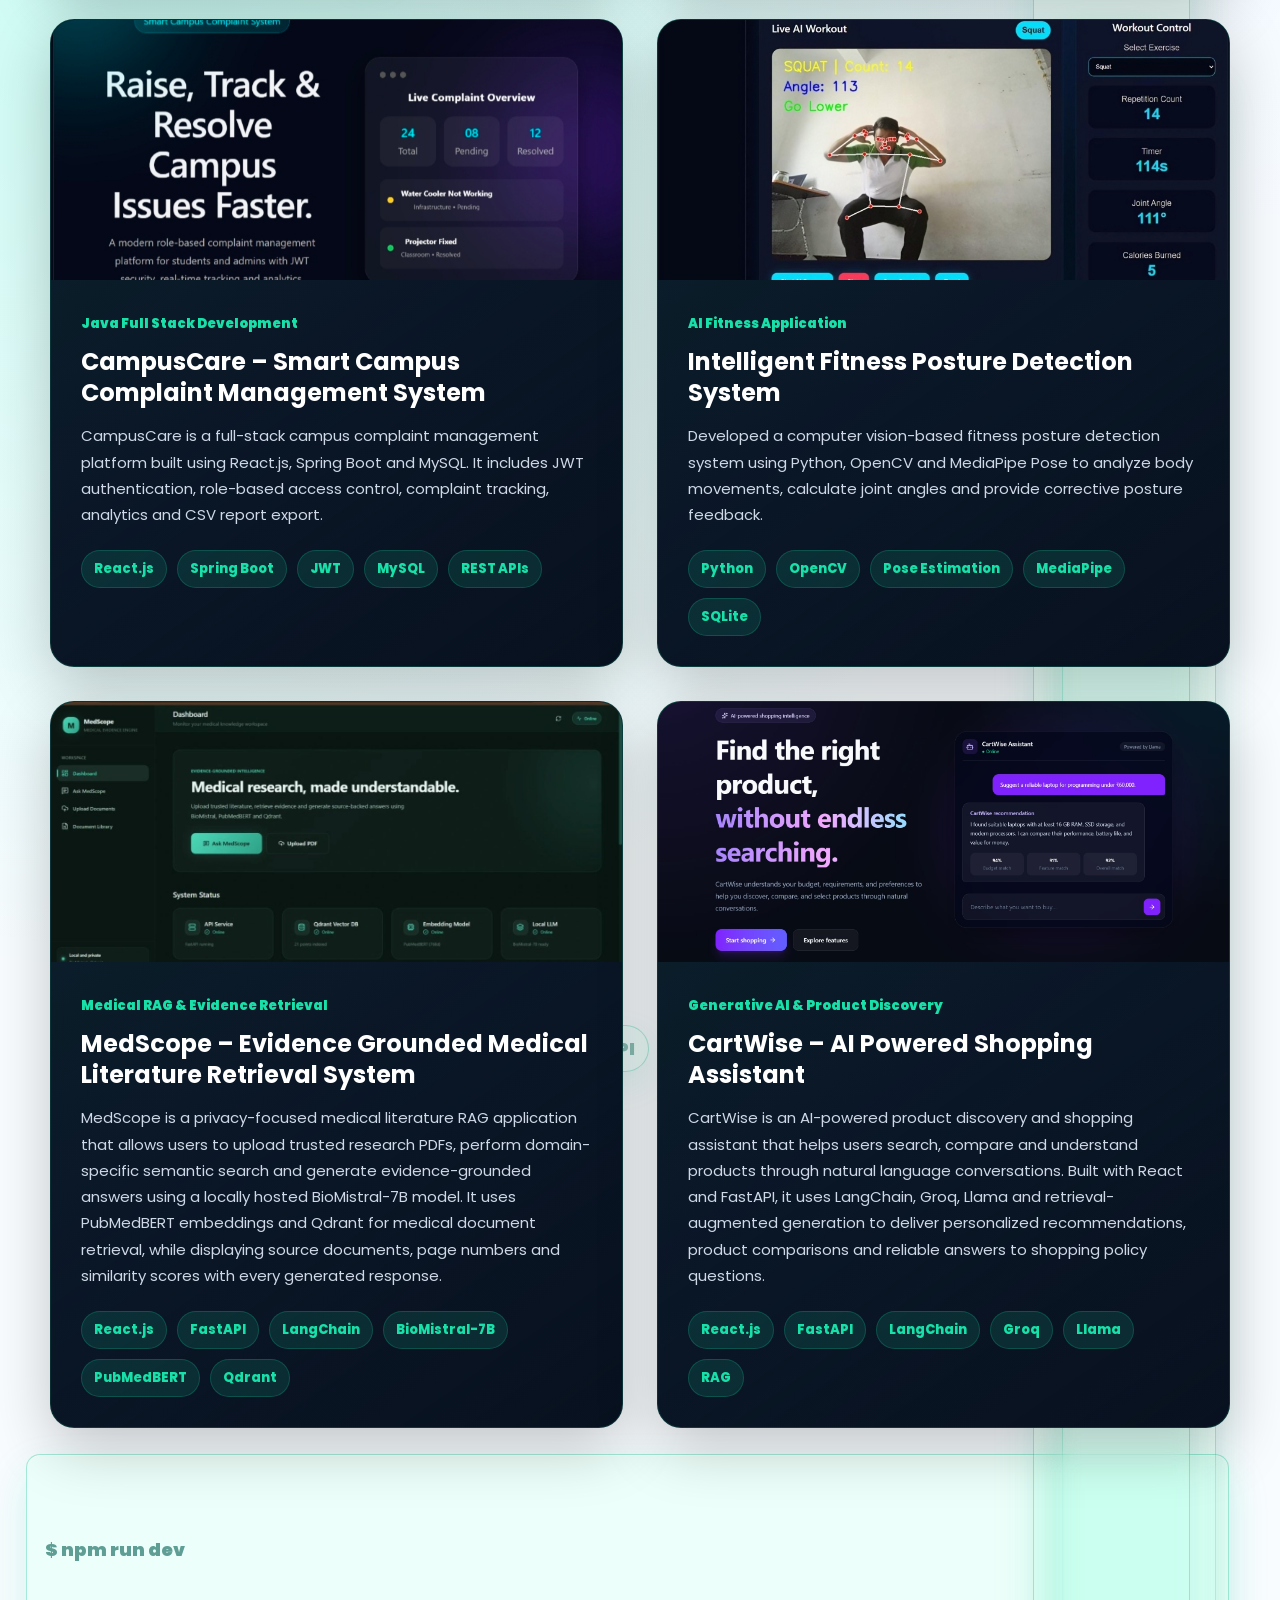
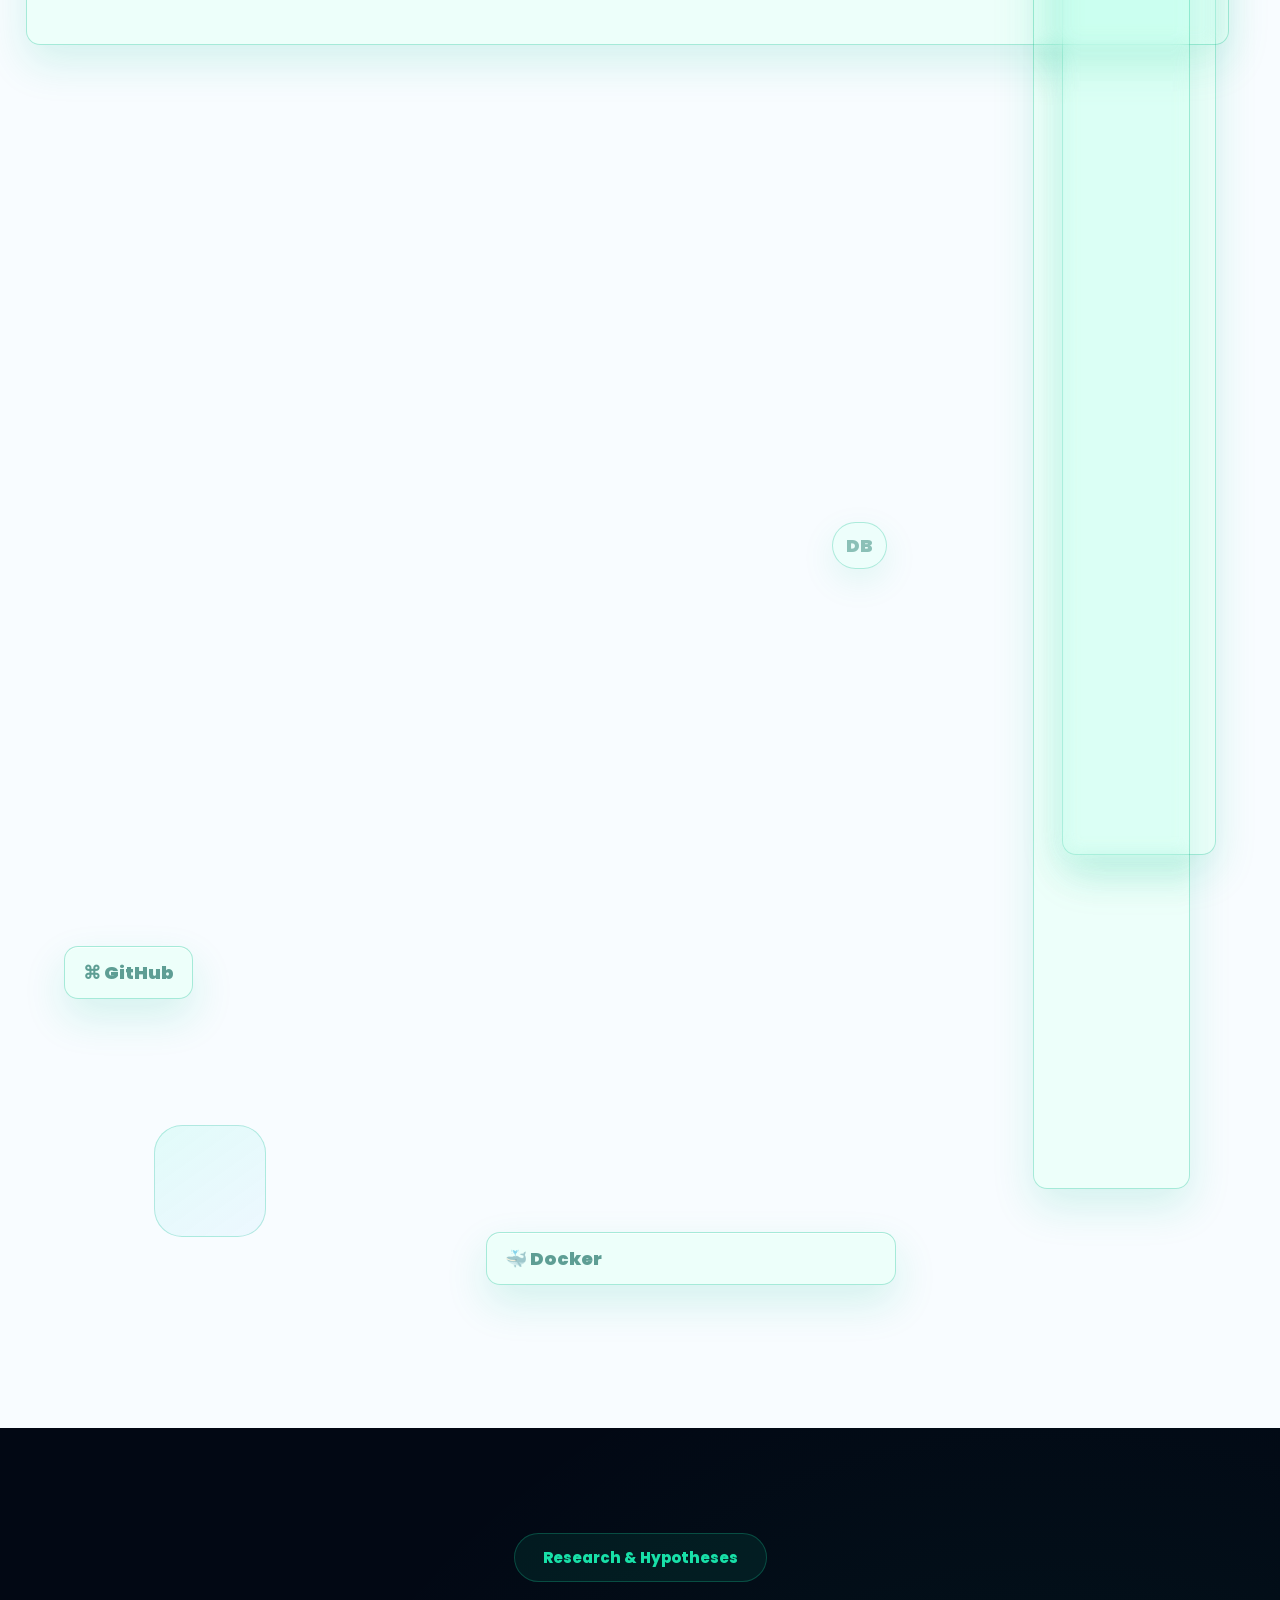
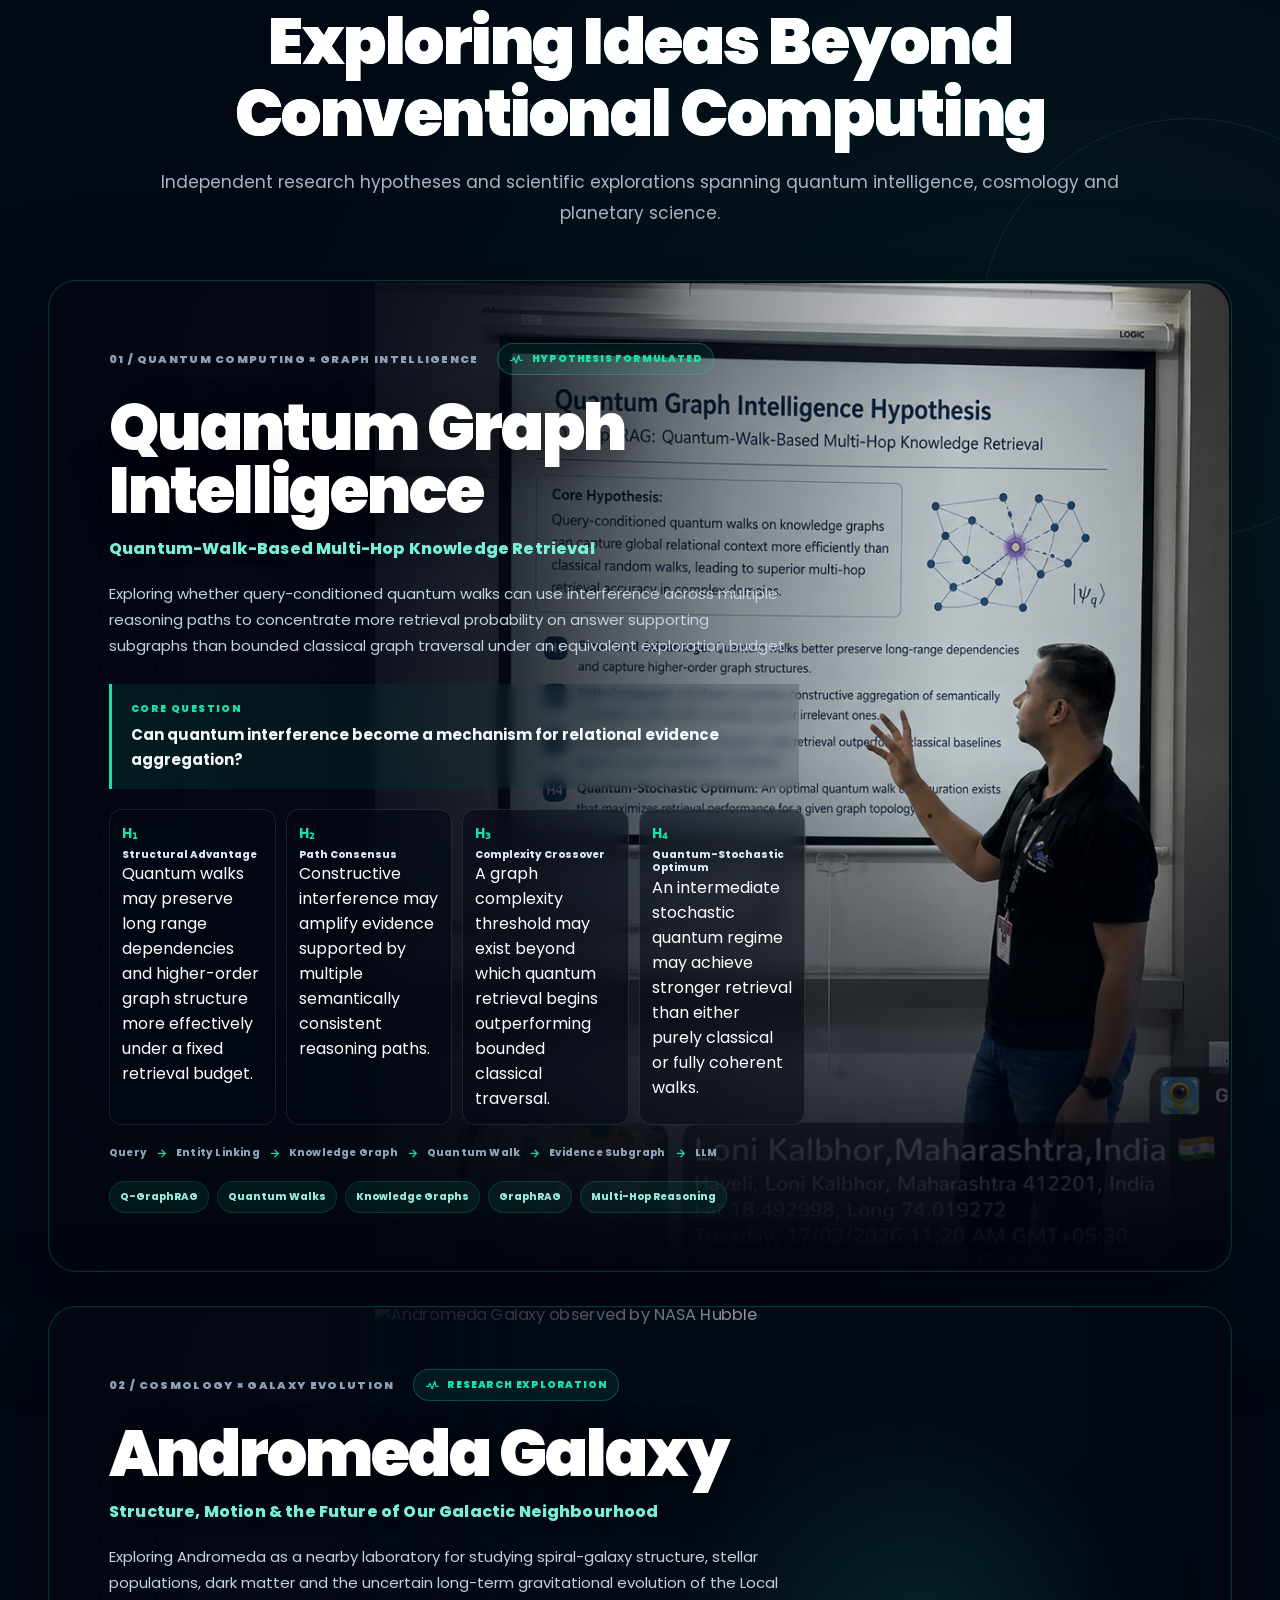
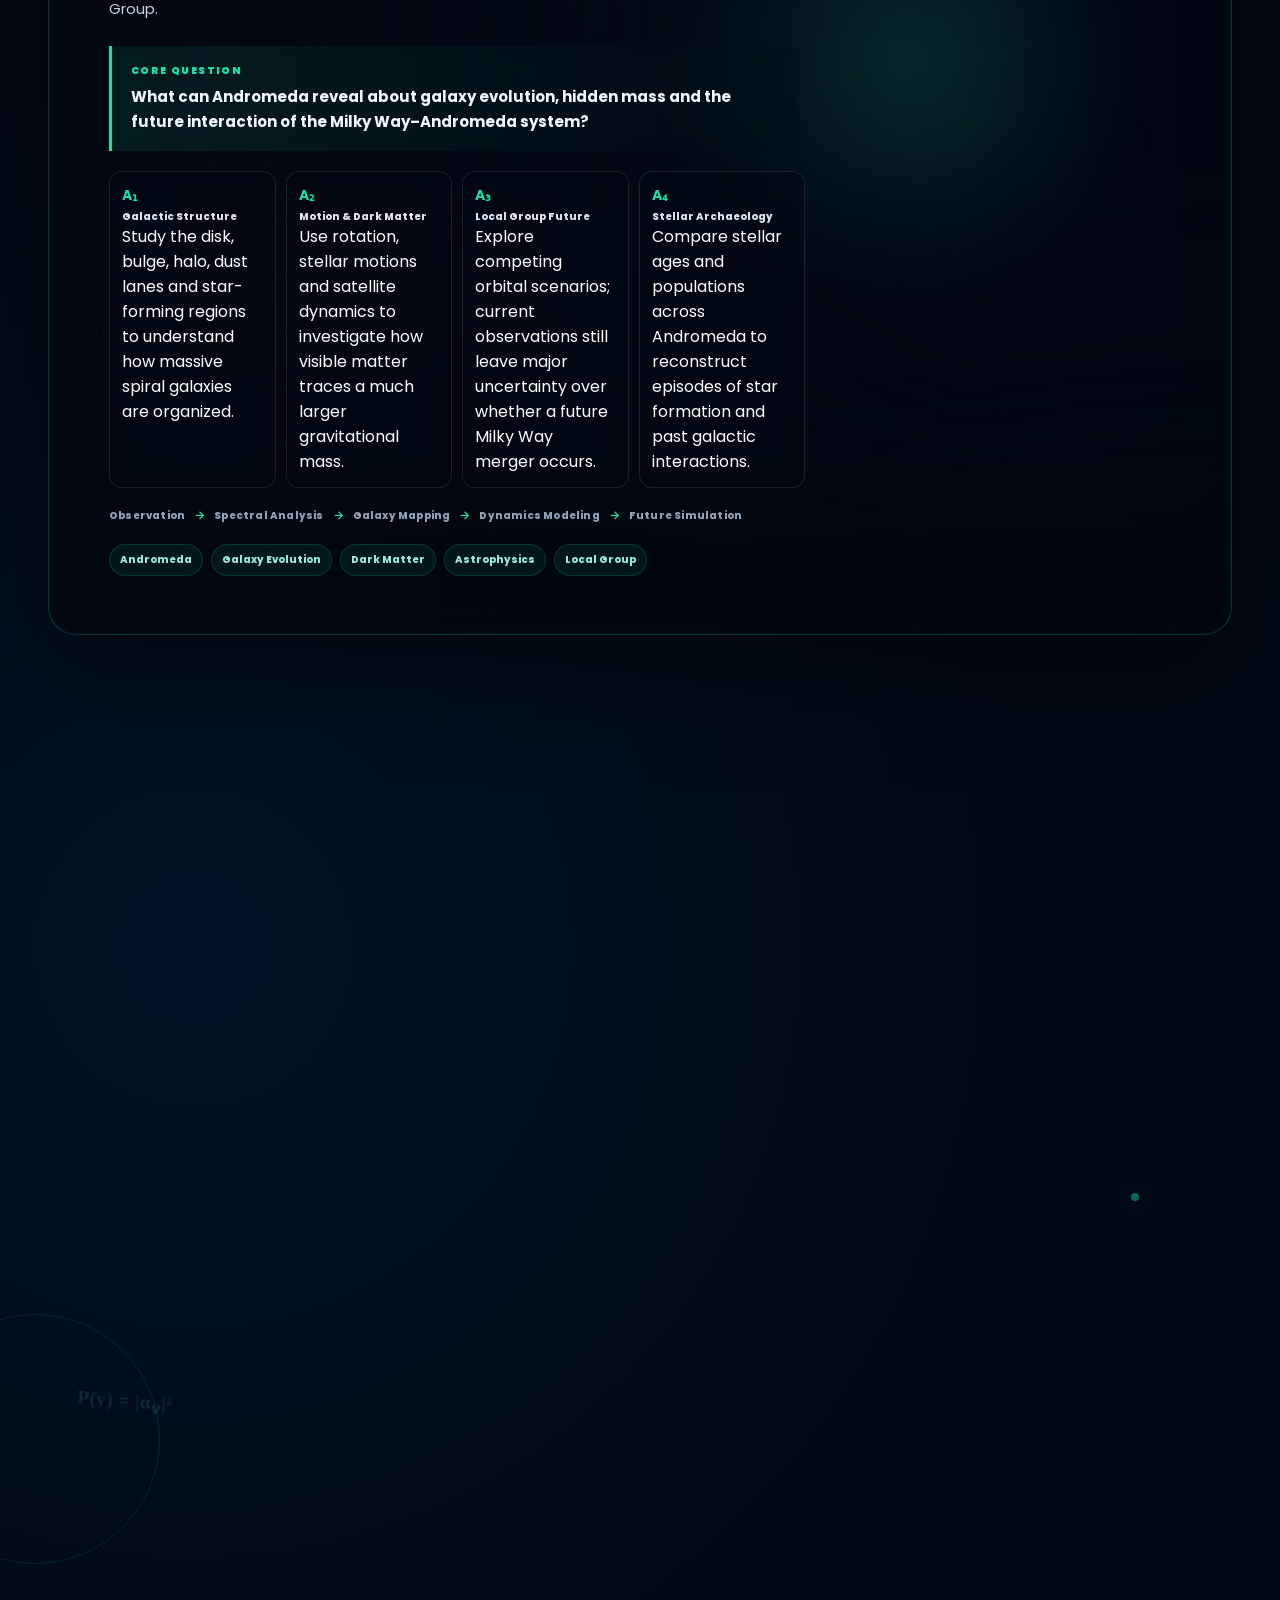
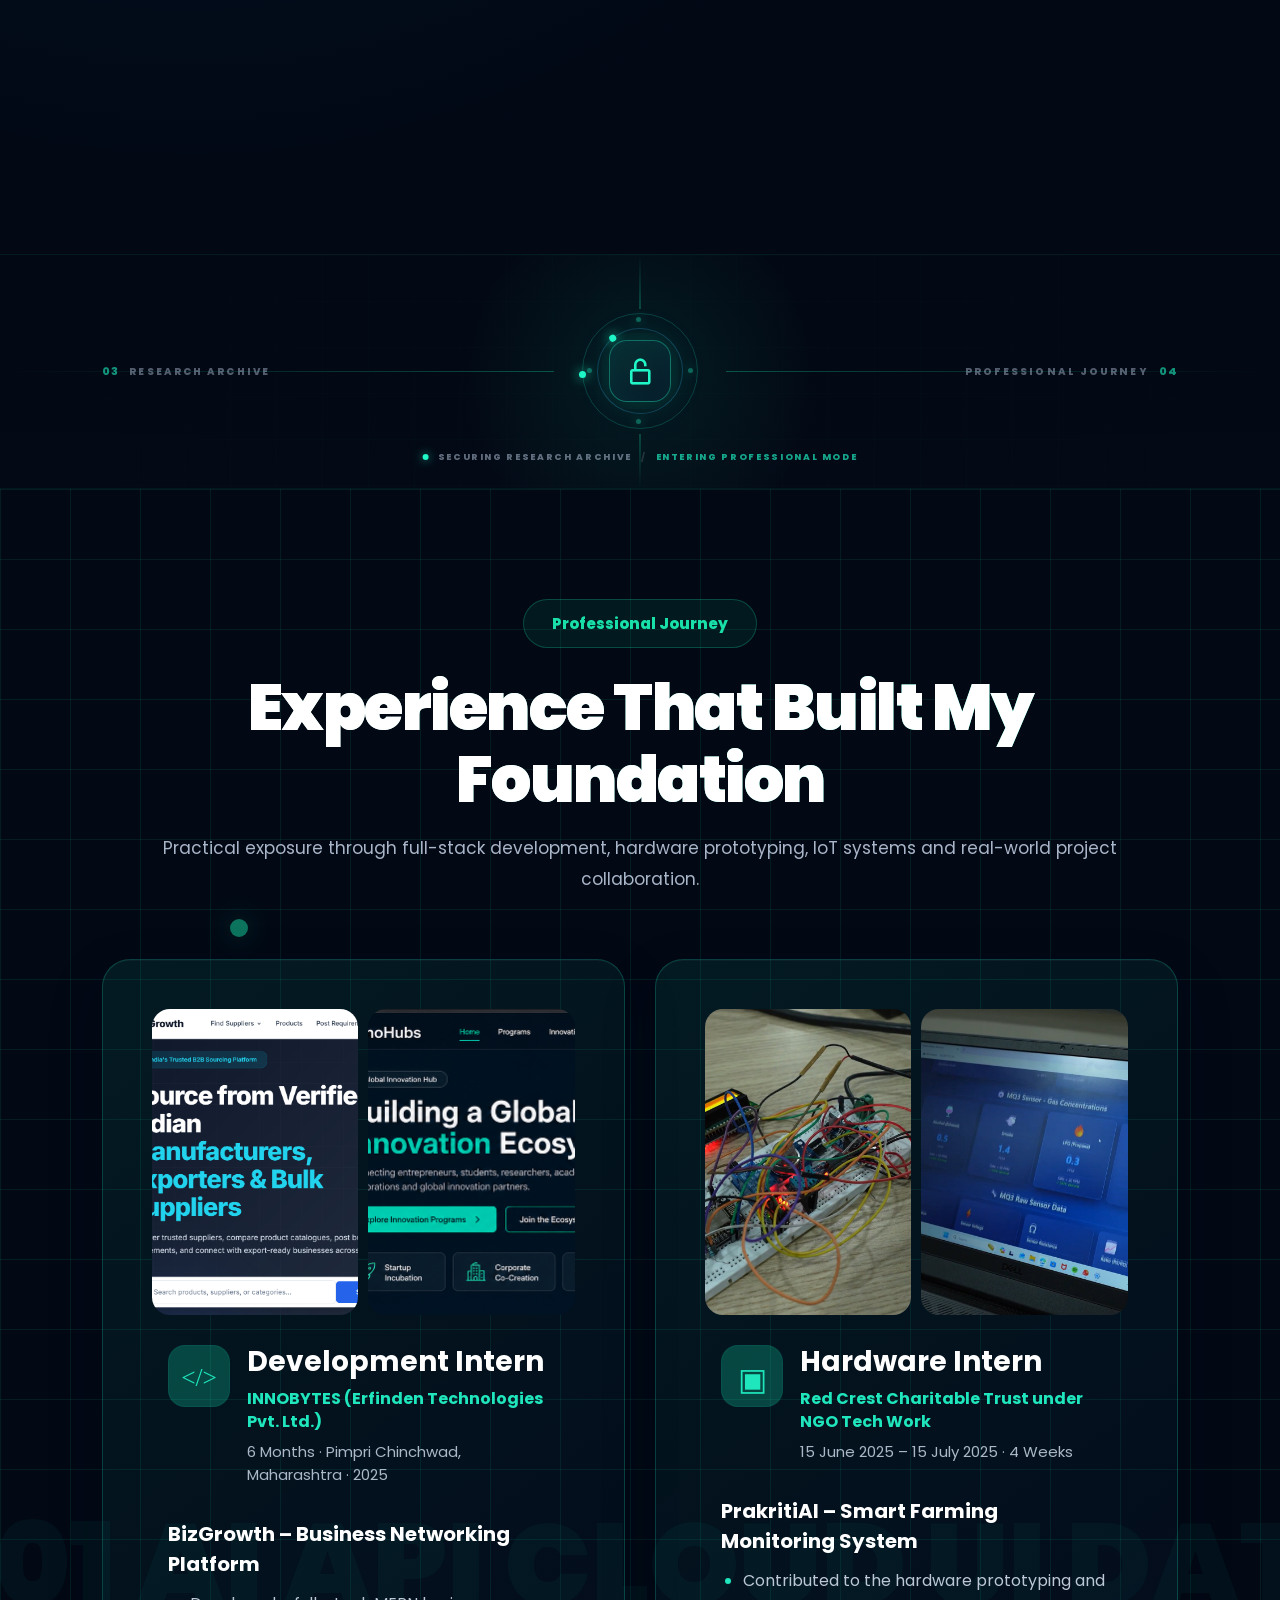
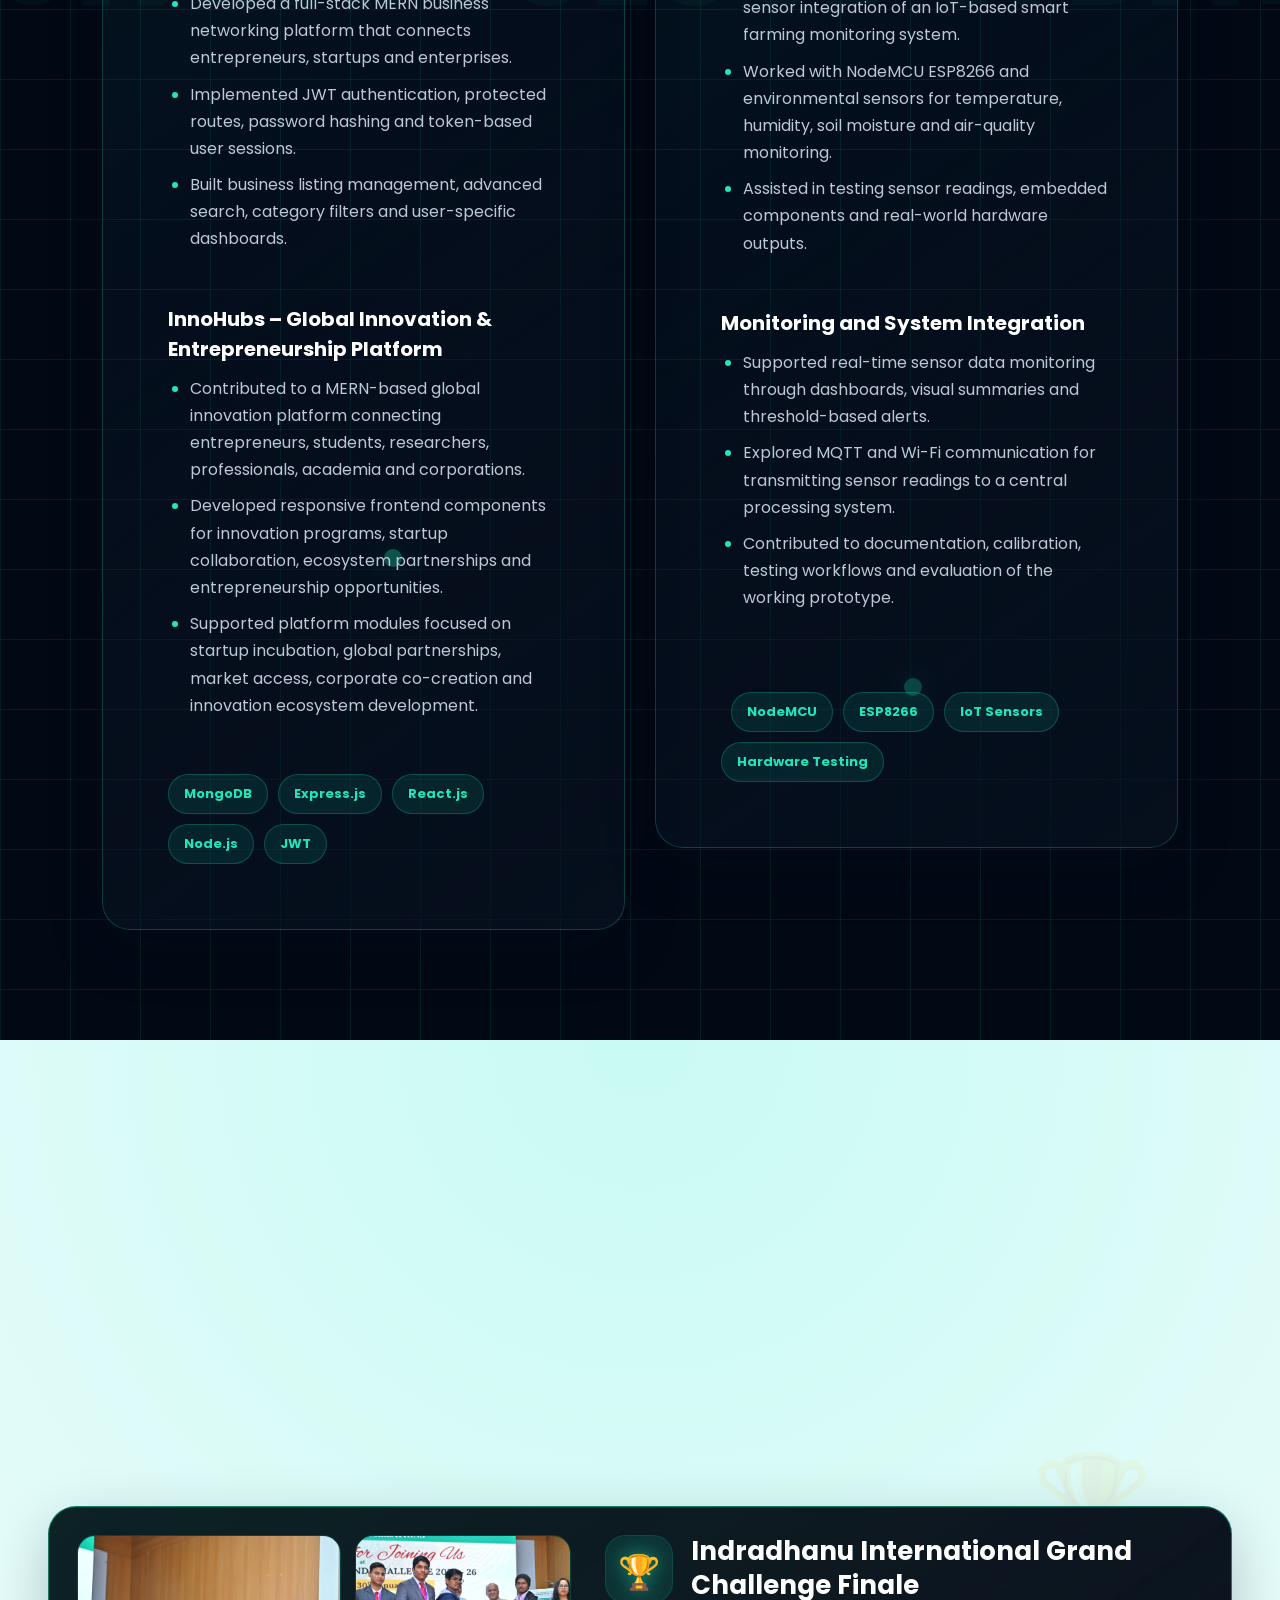
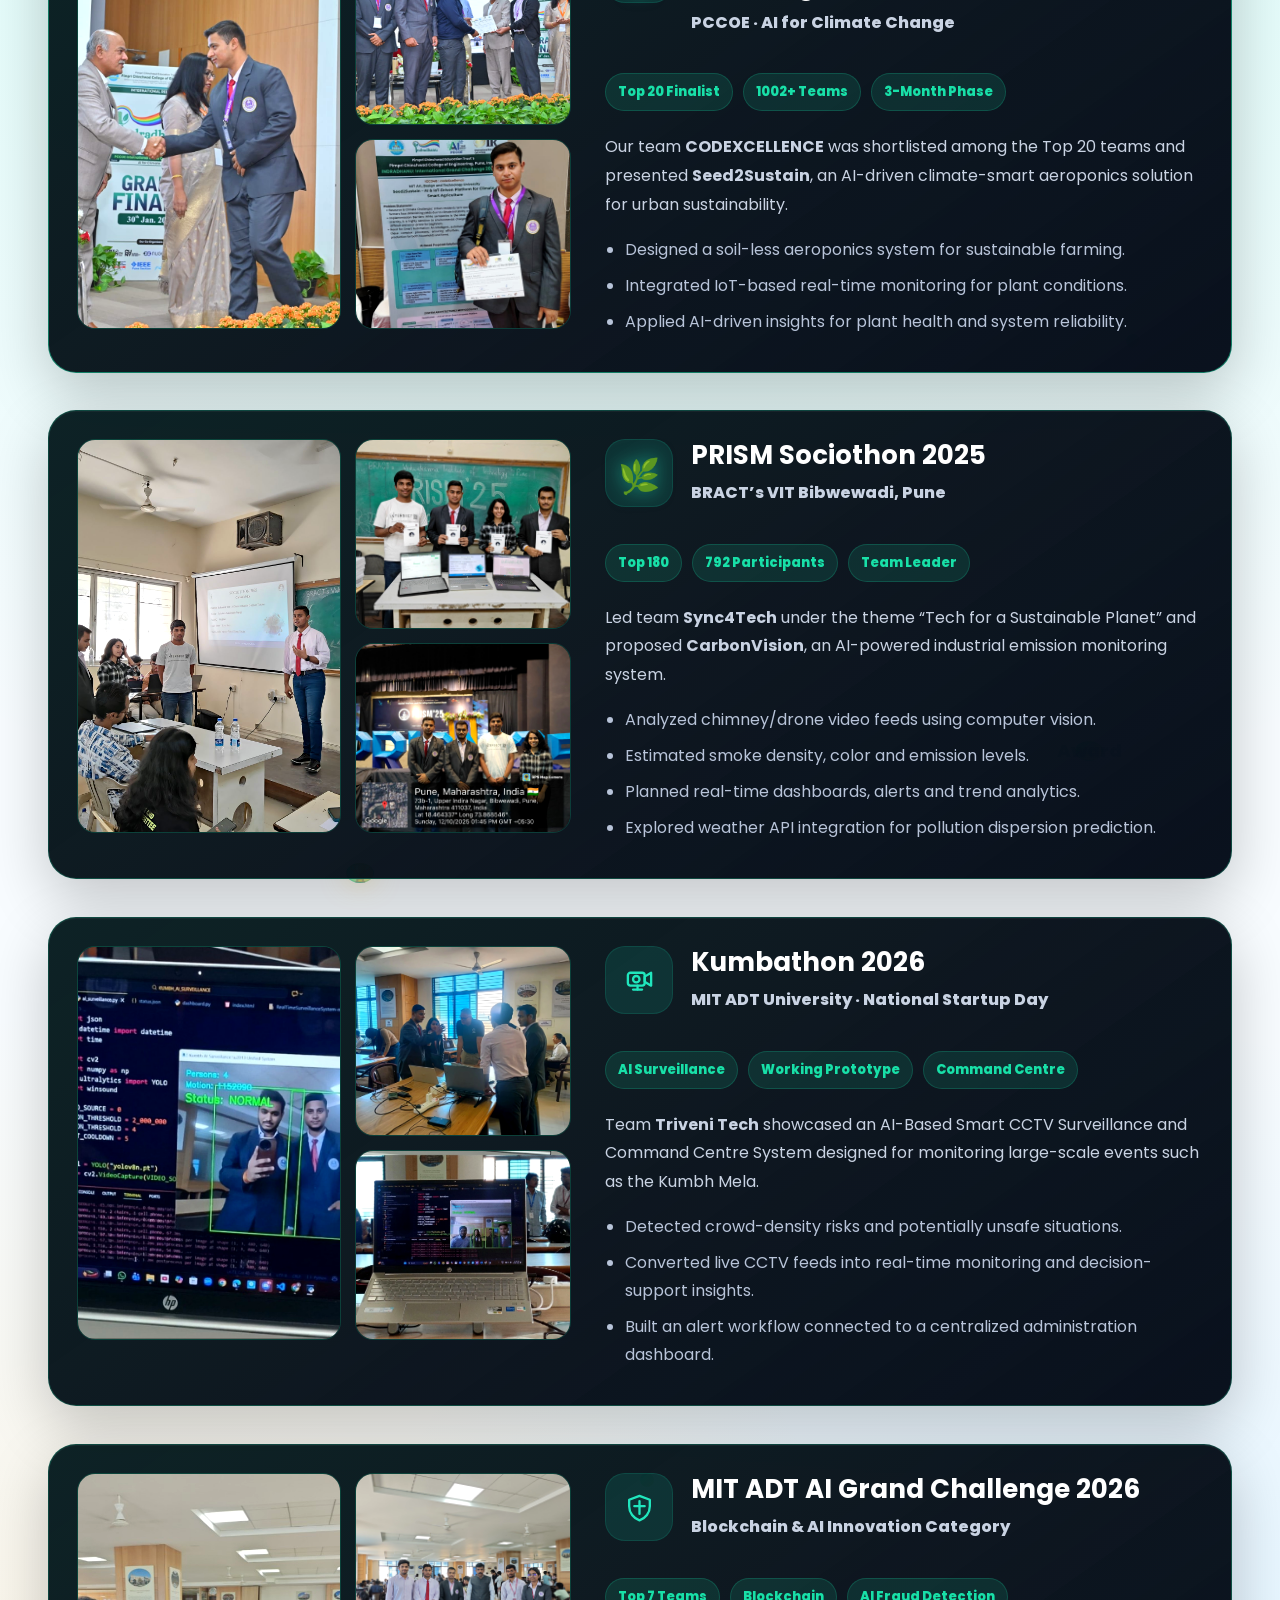
==== commit 67c18d5d: "Project images" ====
--- a/index.html
+++ b/index.html
@@ -610,7 +610,7 @@
   <div class="project-img">
     <img
       alt="Q-MedTriage AI-Powered Chest X-Ray Analysis System"
-      src="assets/img/project-q-medtriage.jpg"
+      src="assets/img/Q-MedTriage.jpeg"
     />
   </div>
 
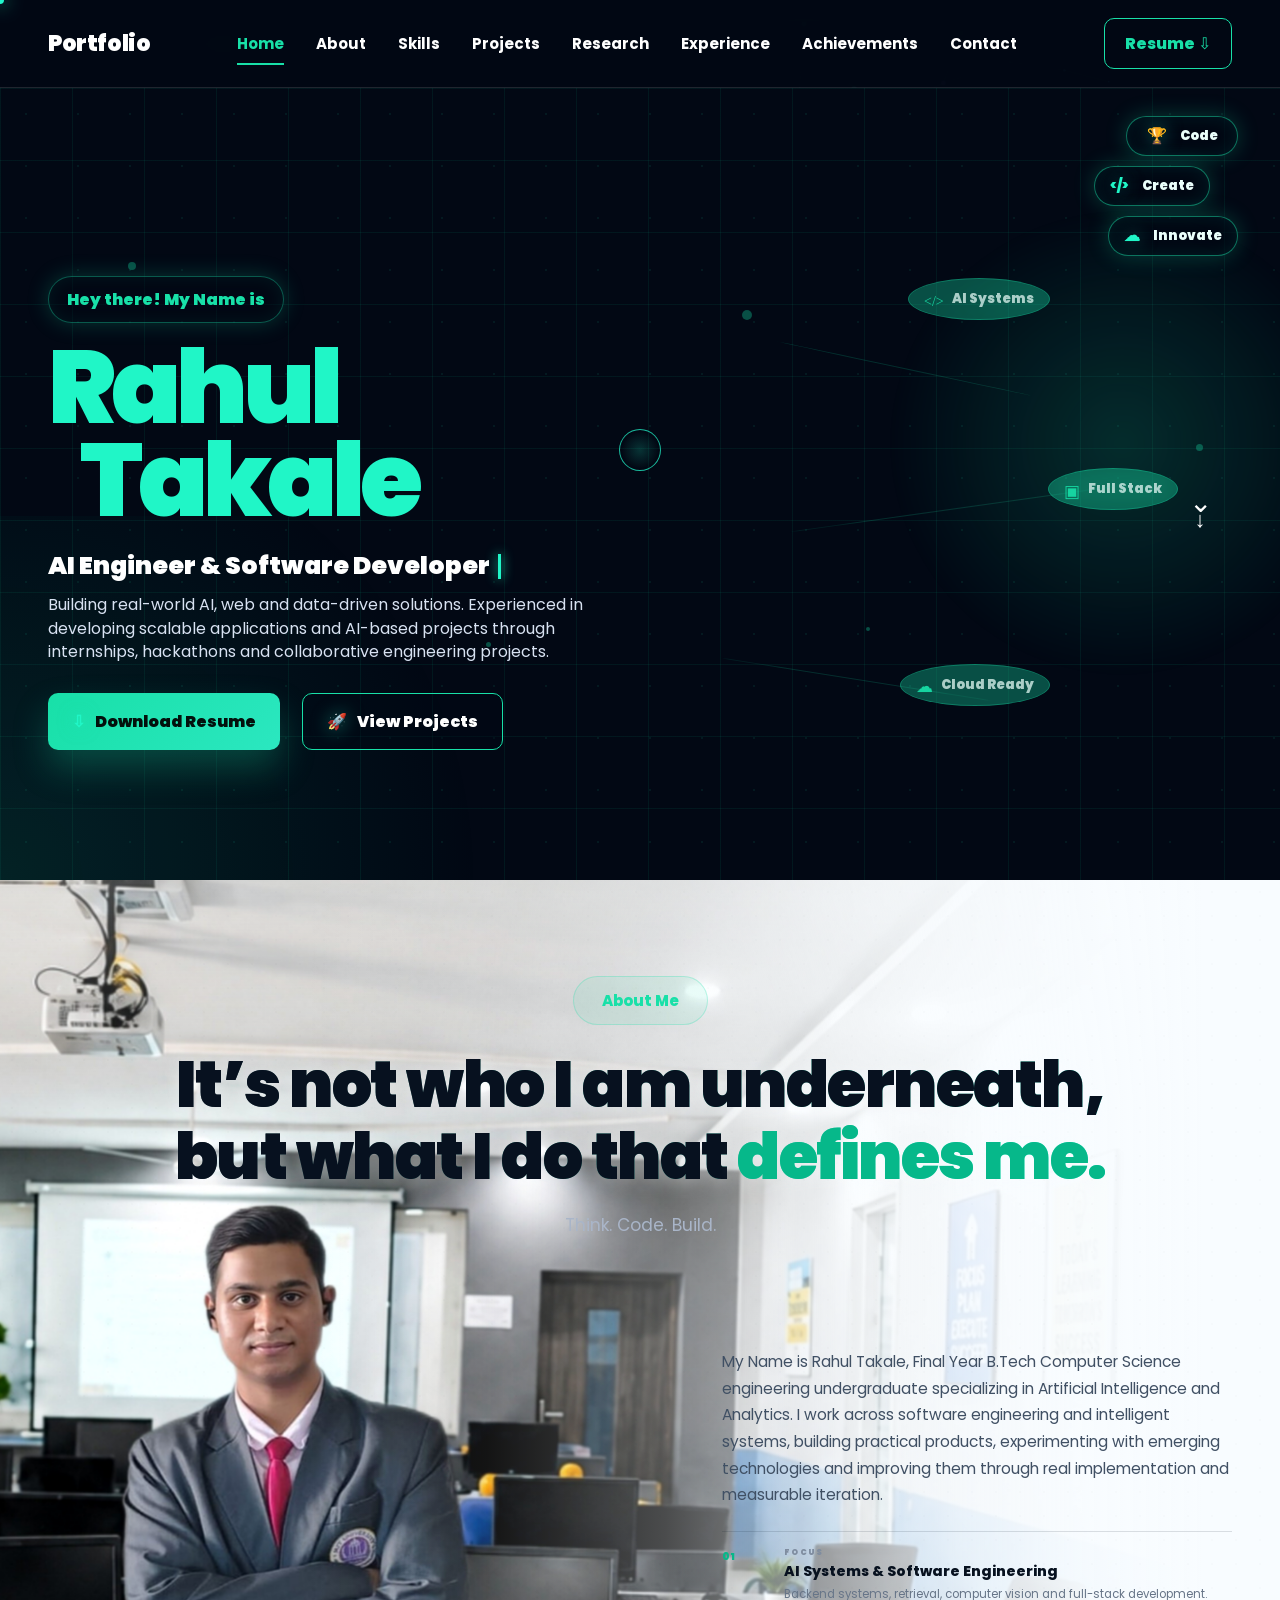
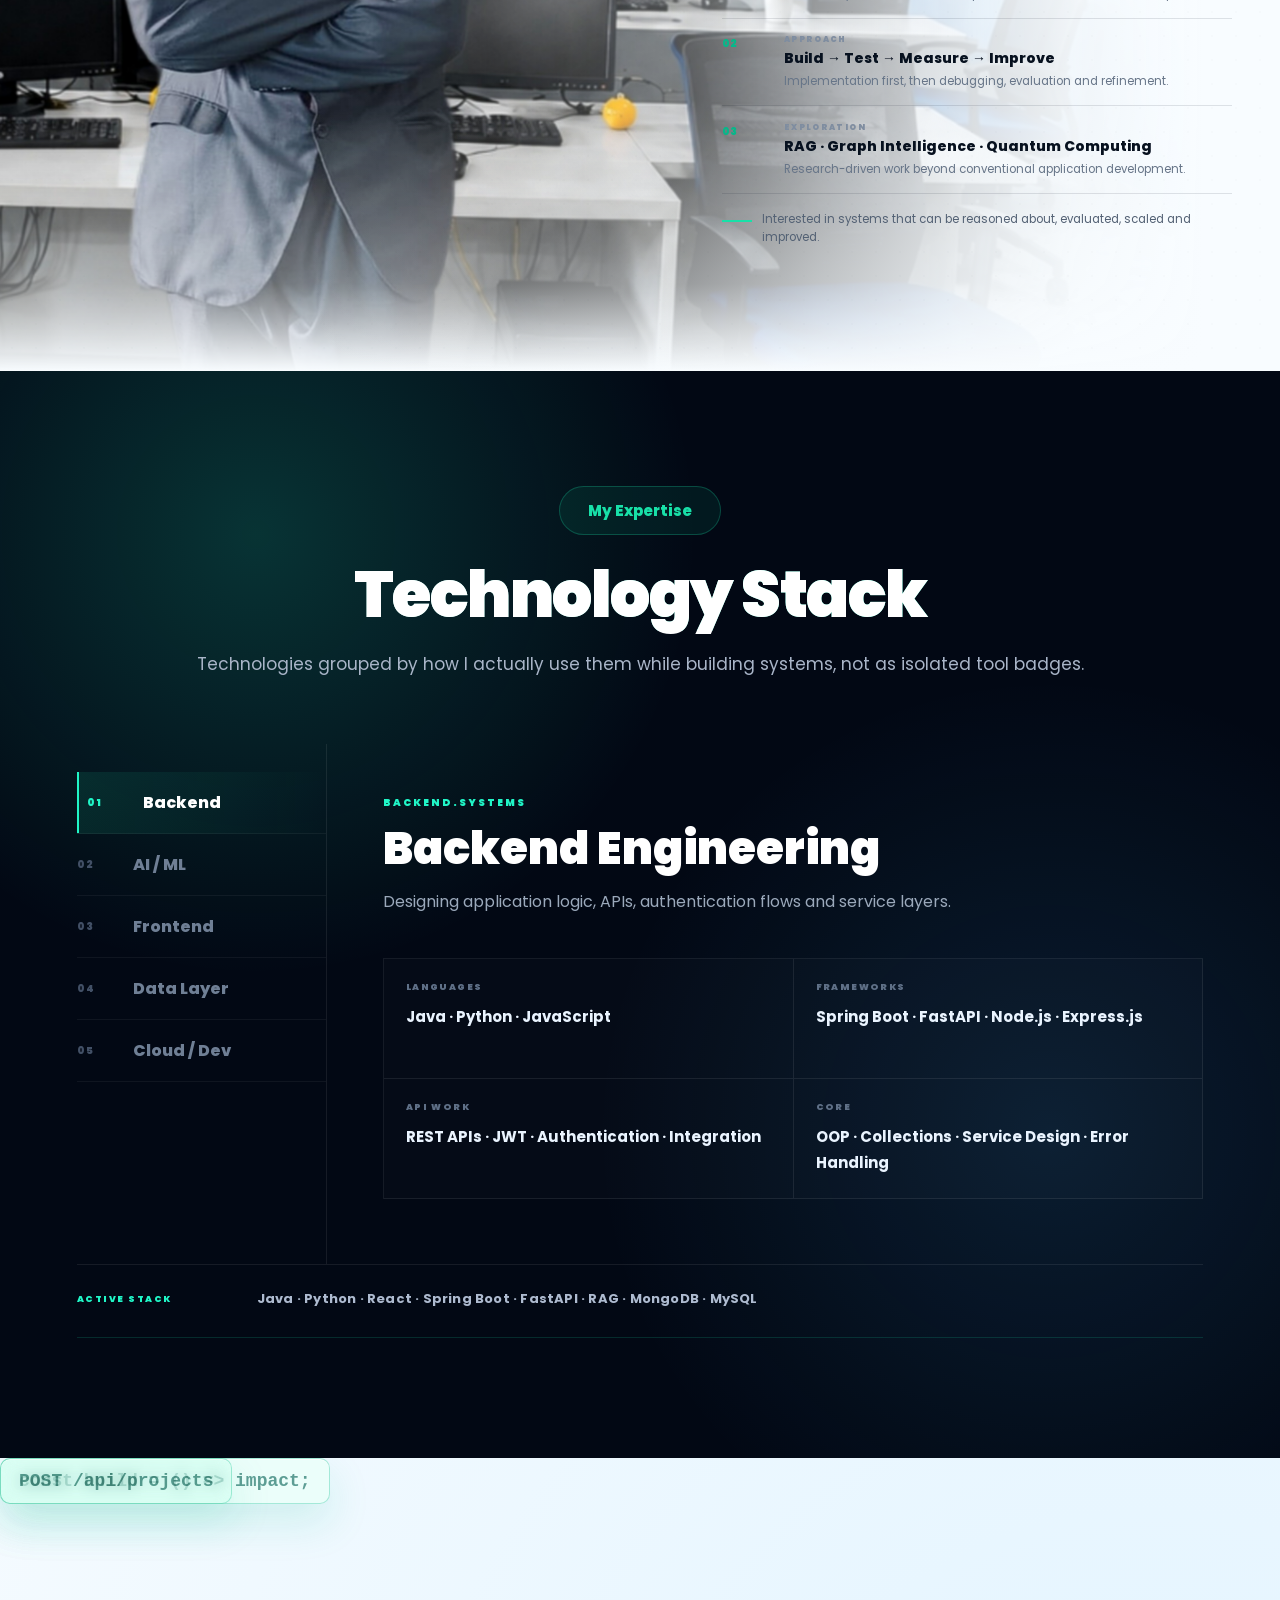
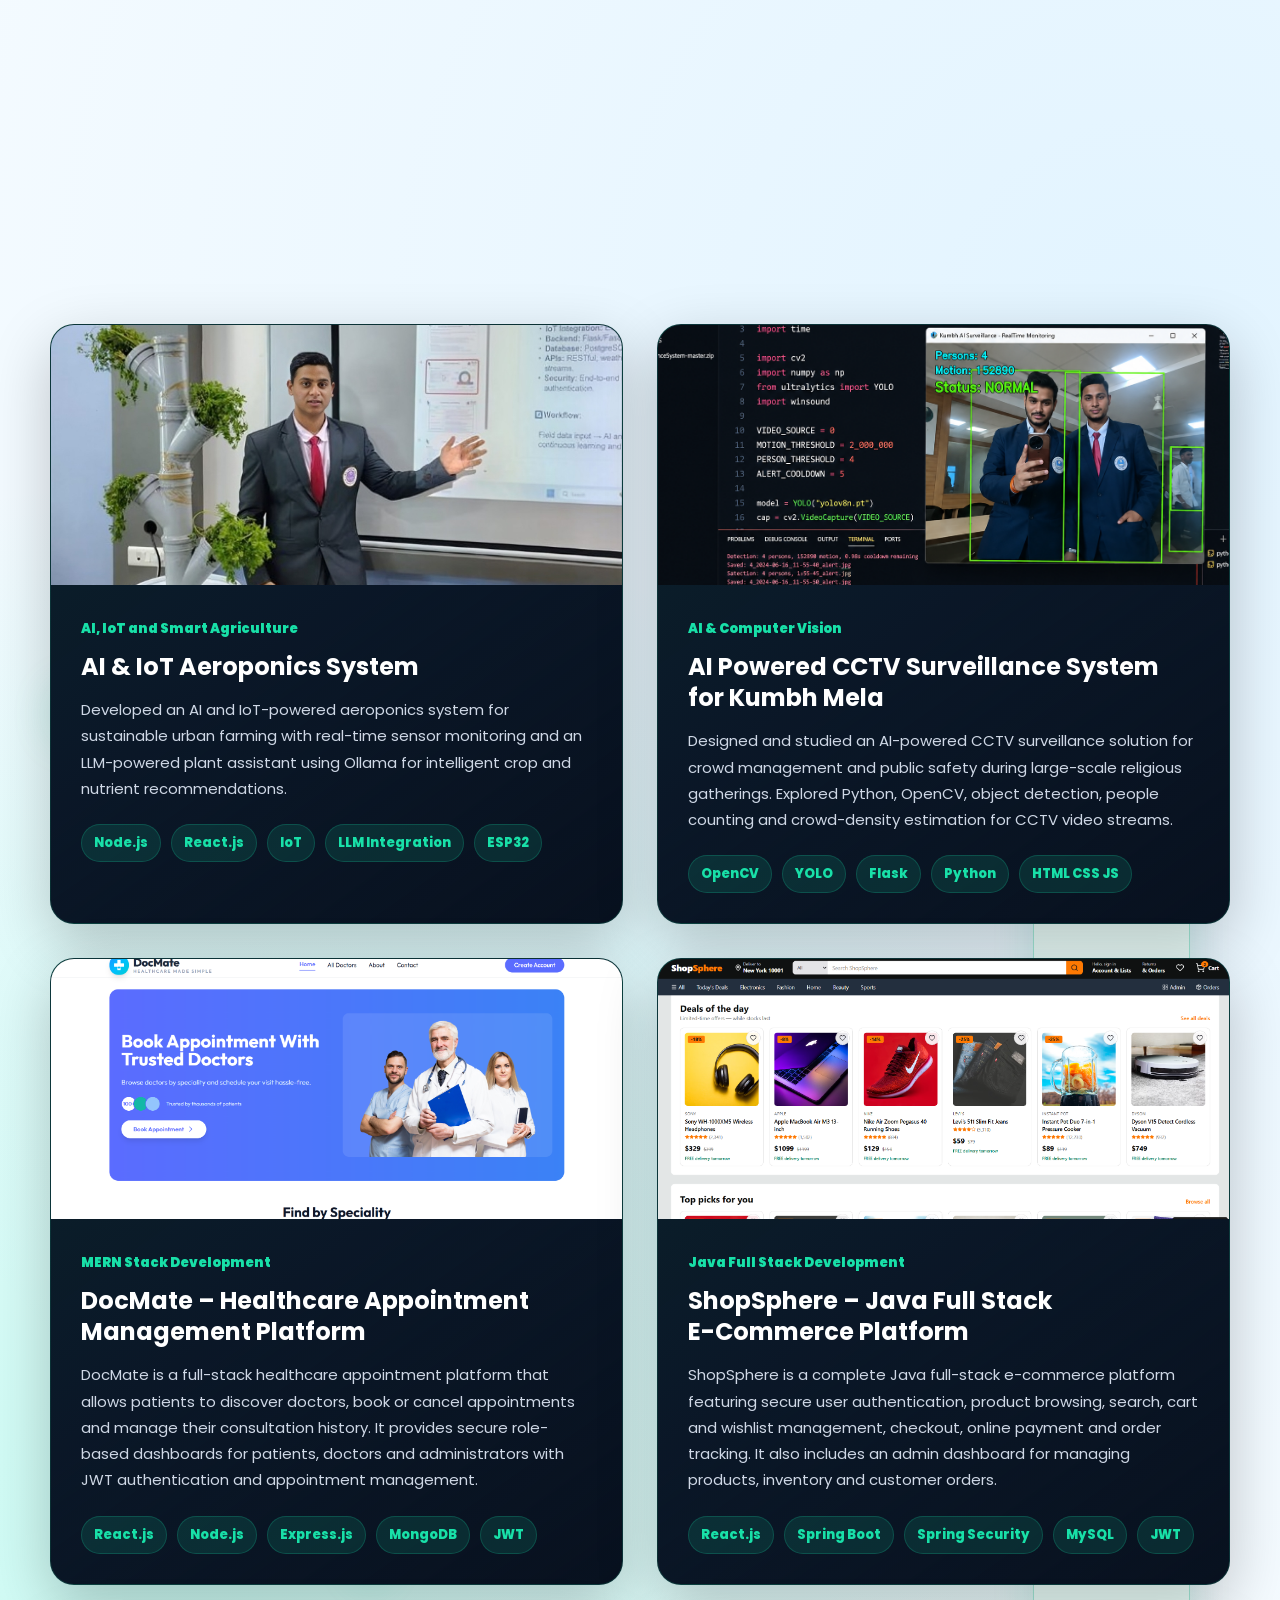
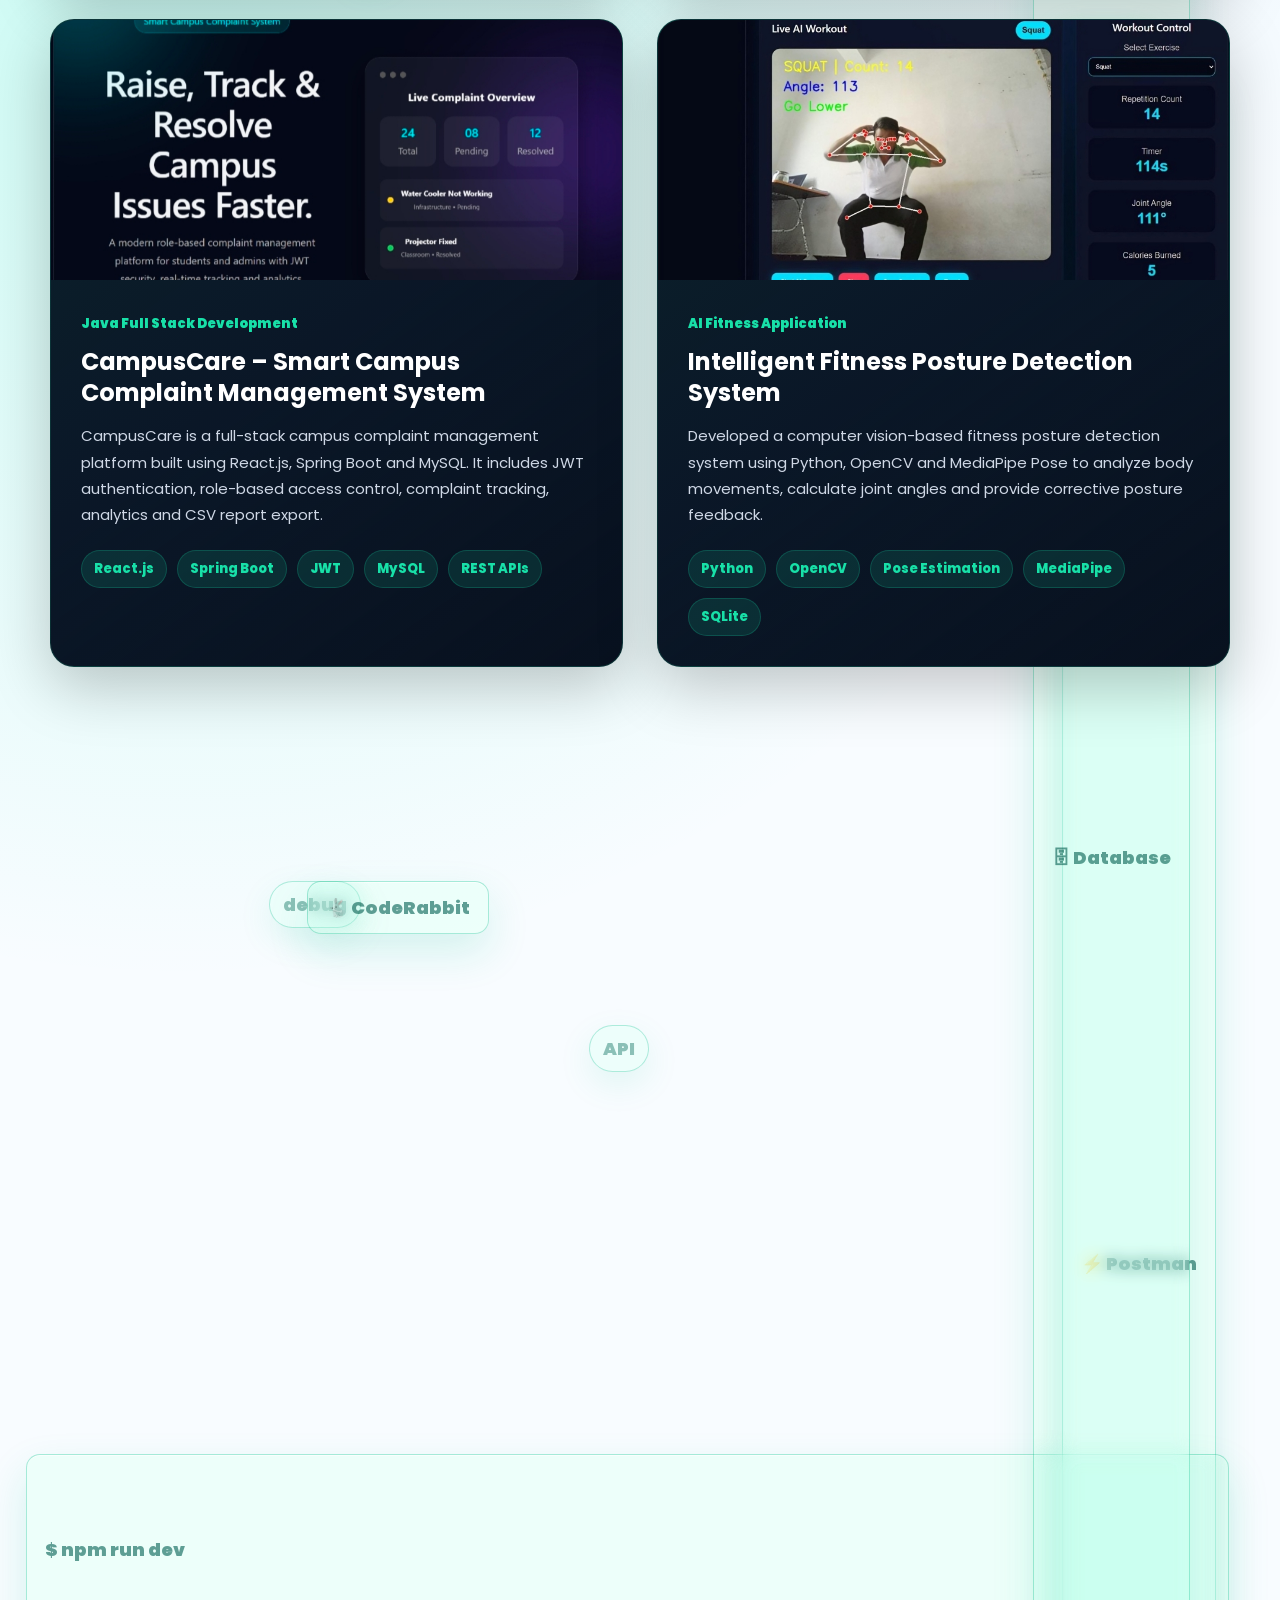
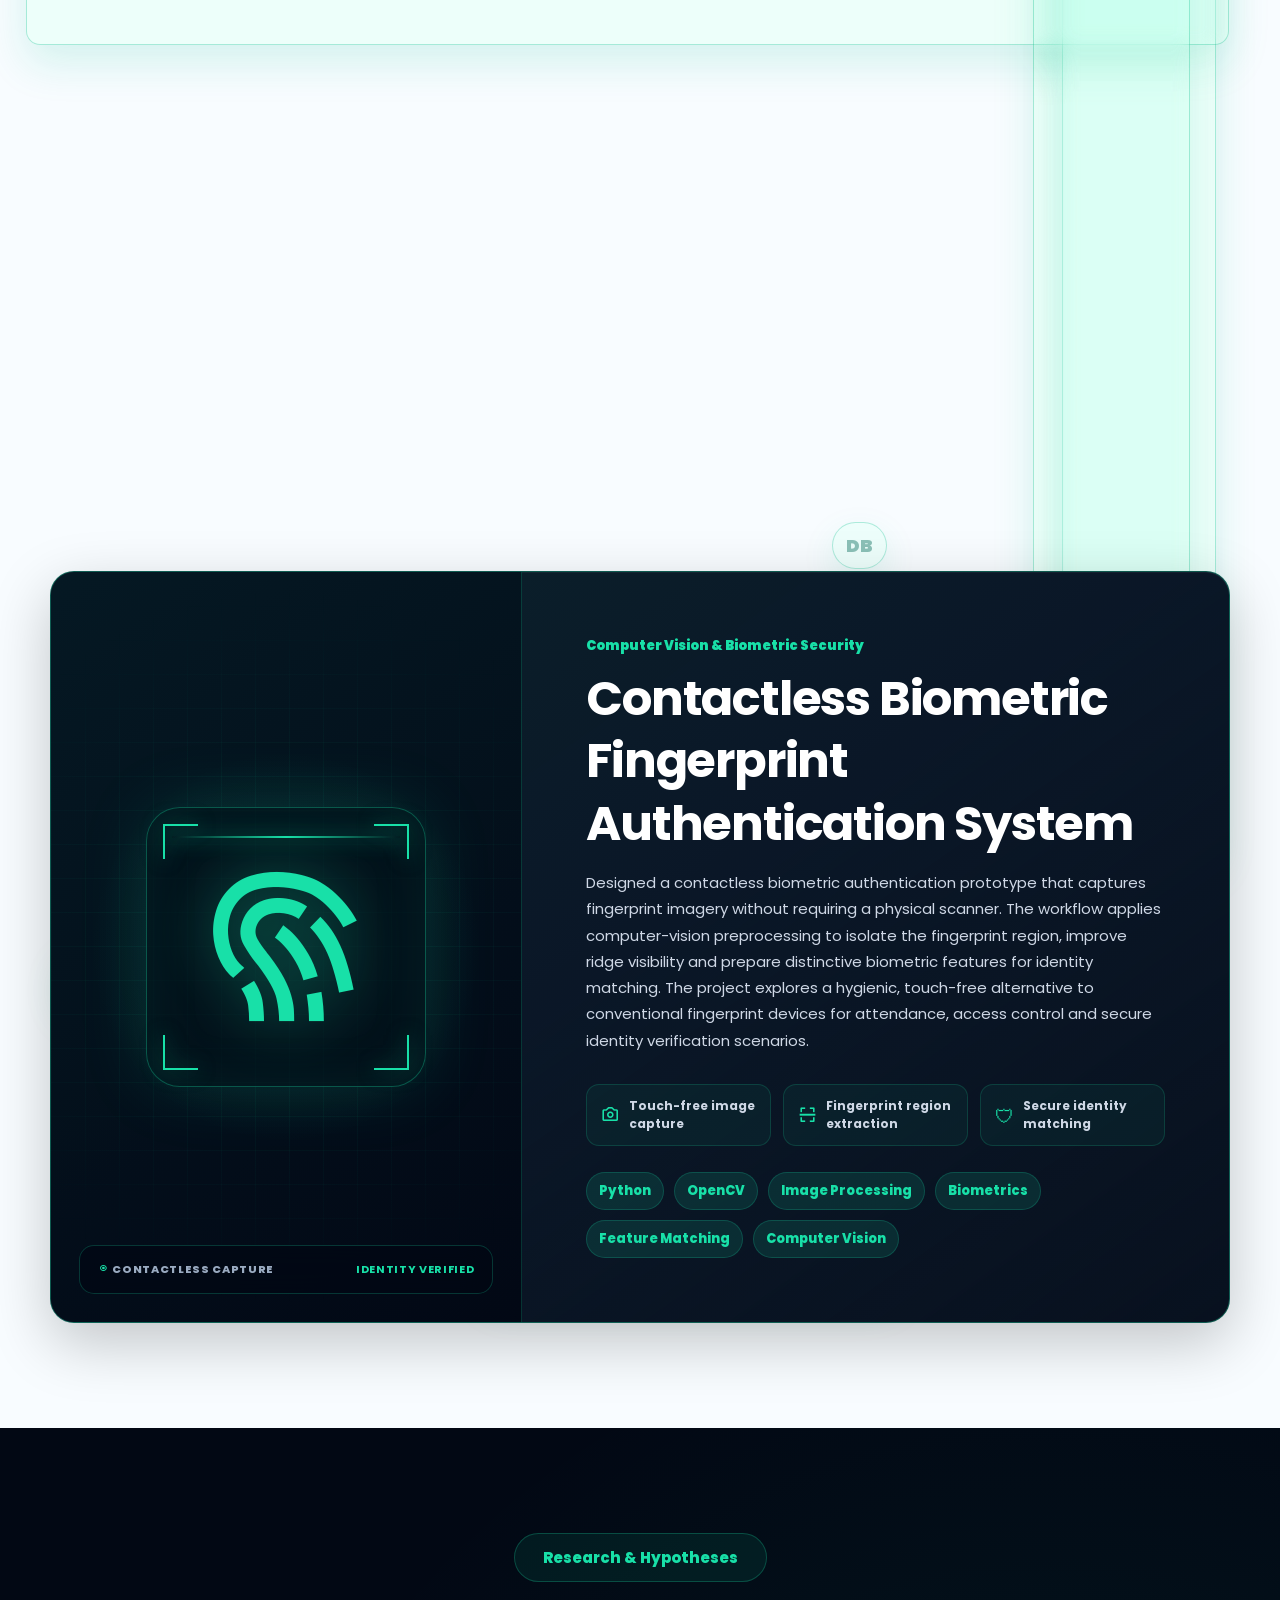
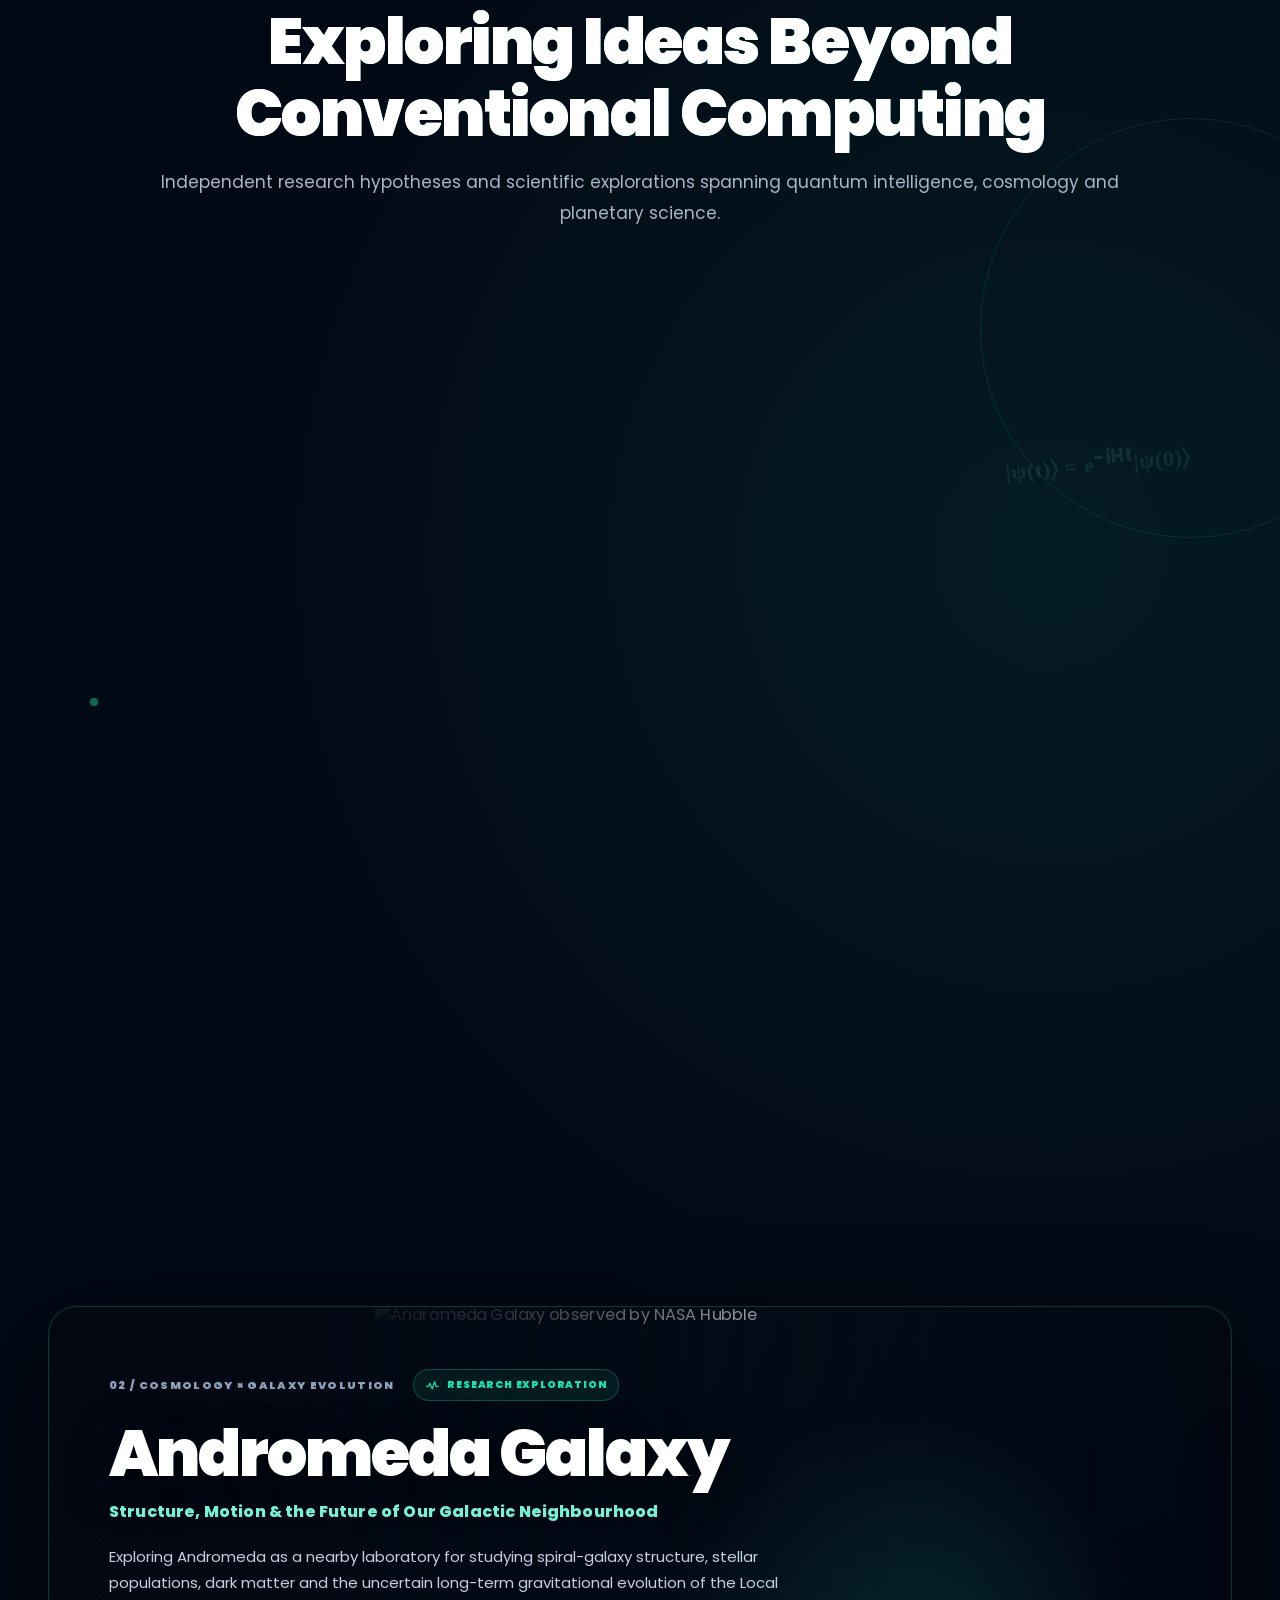
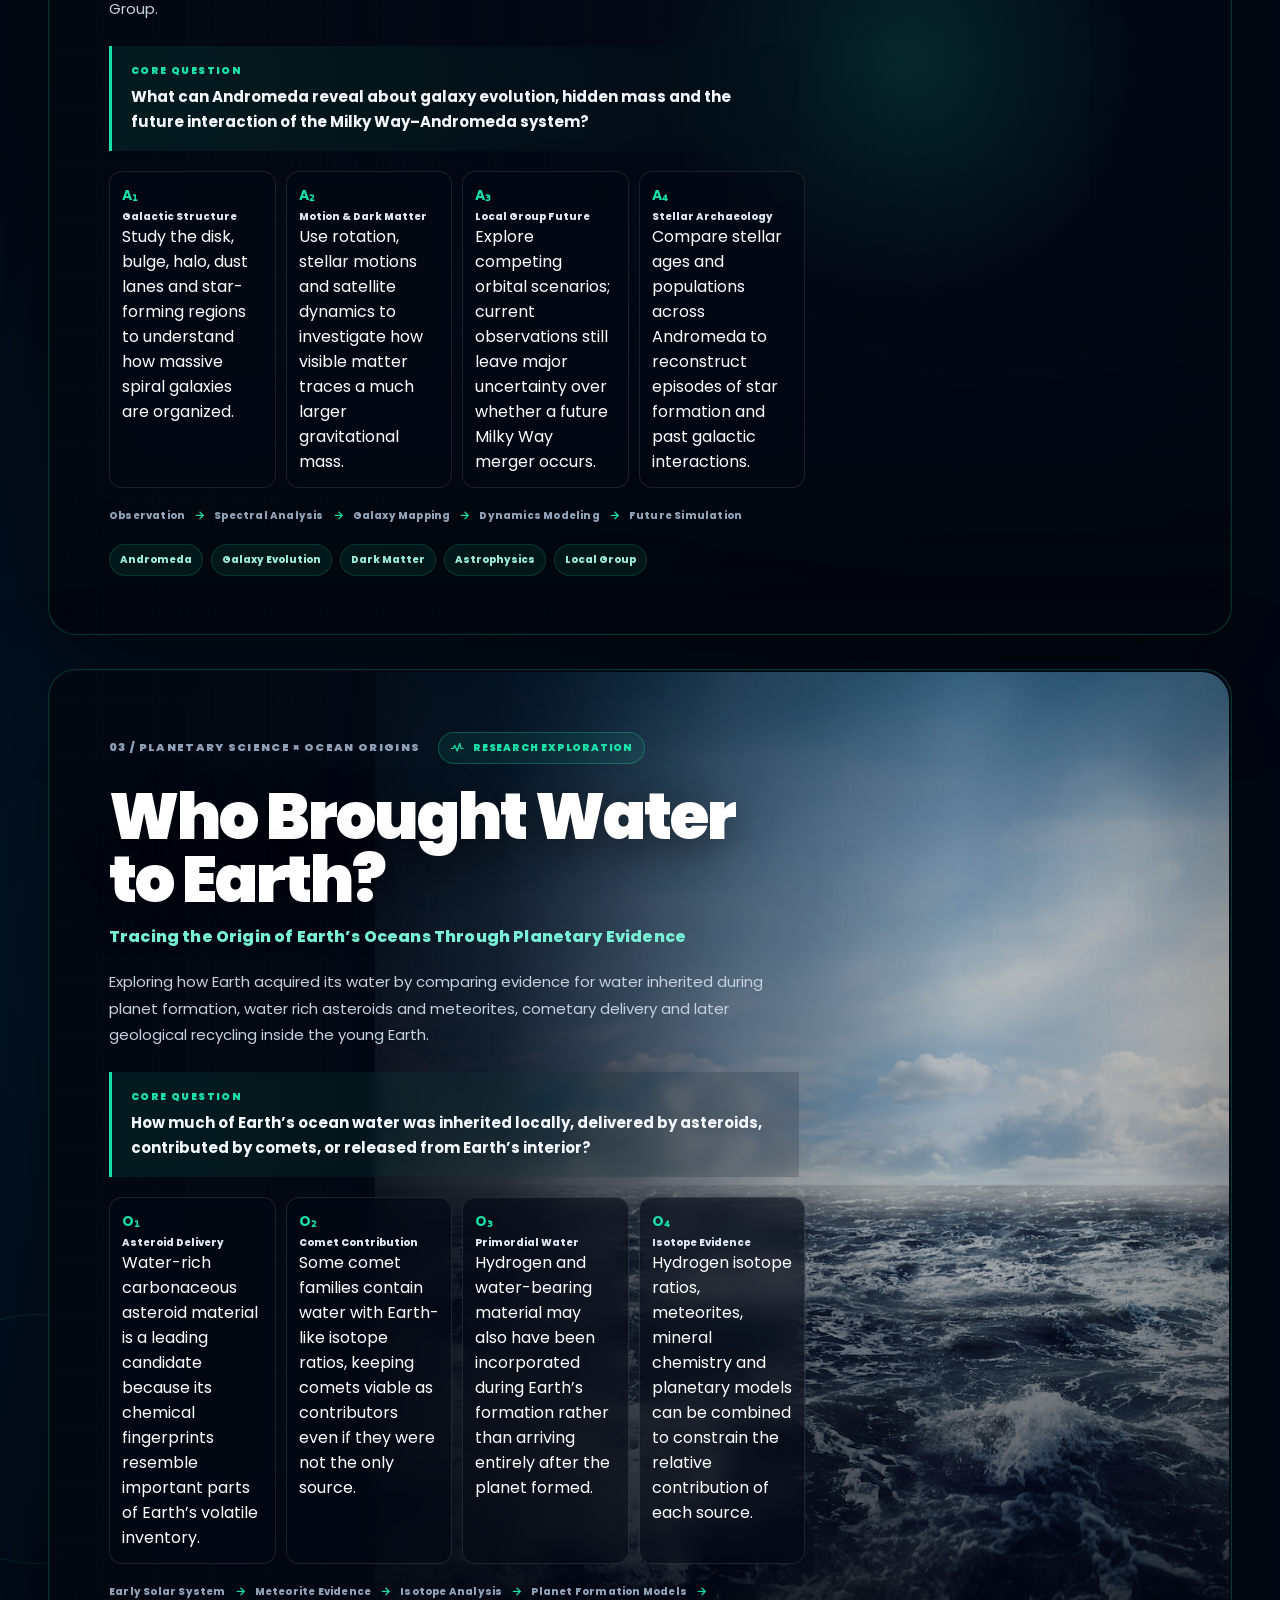
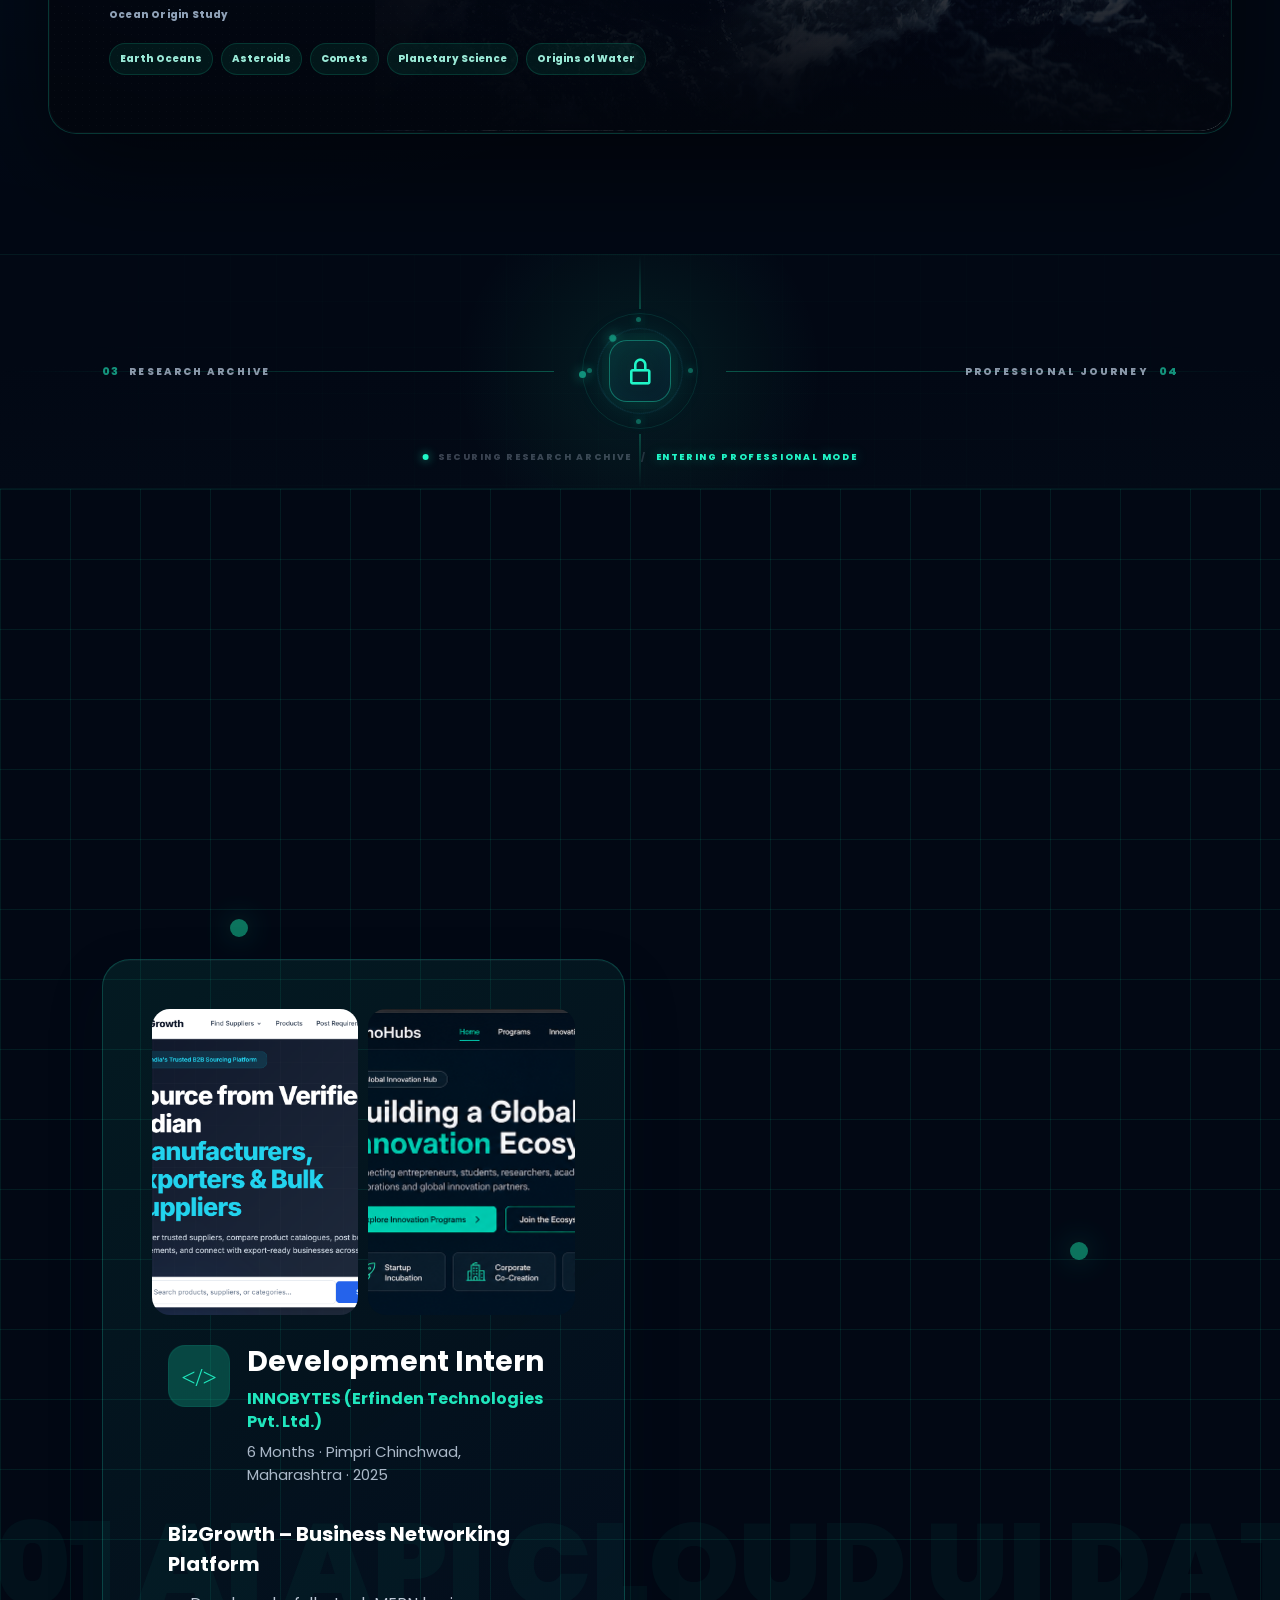
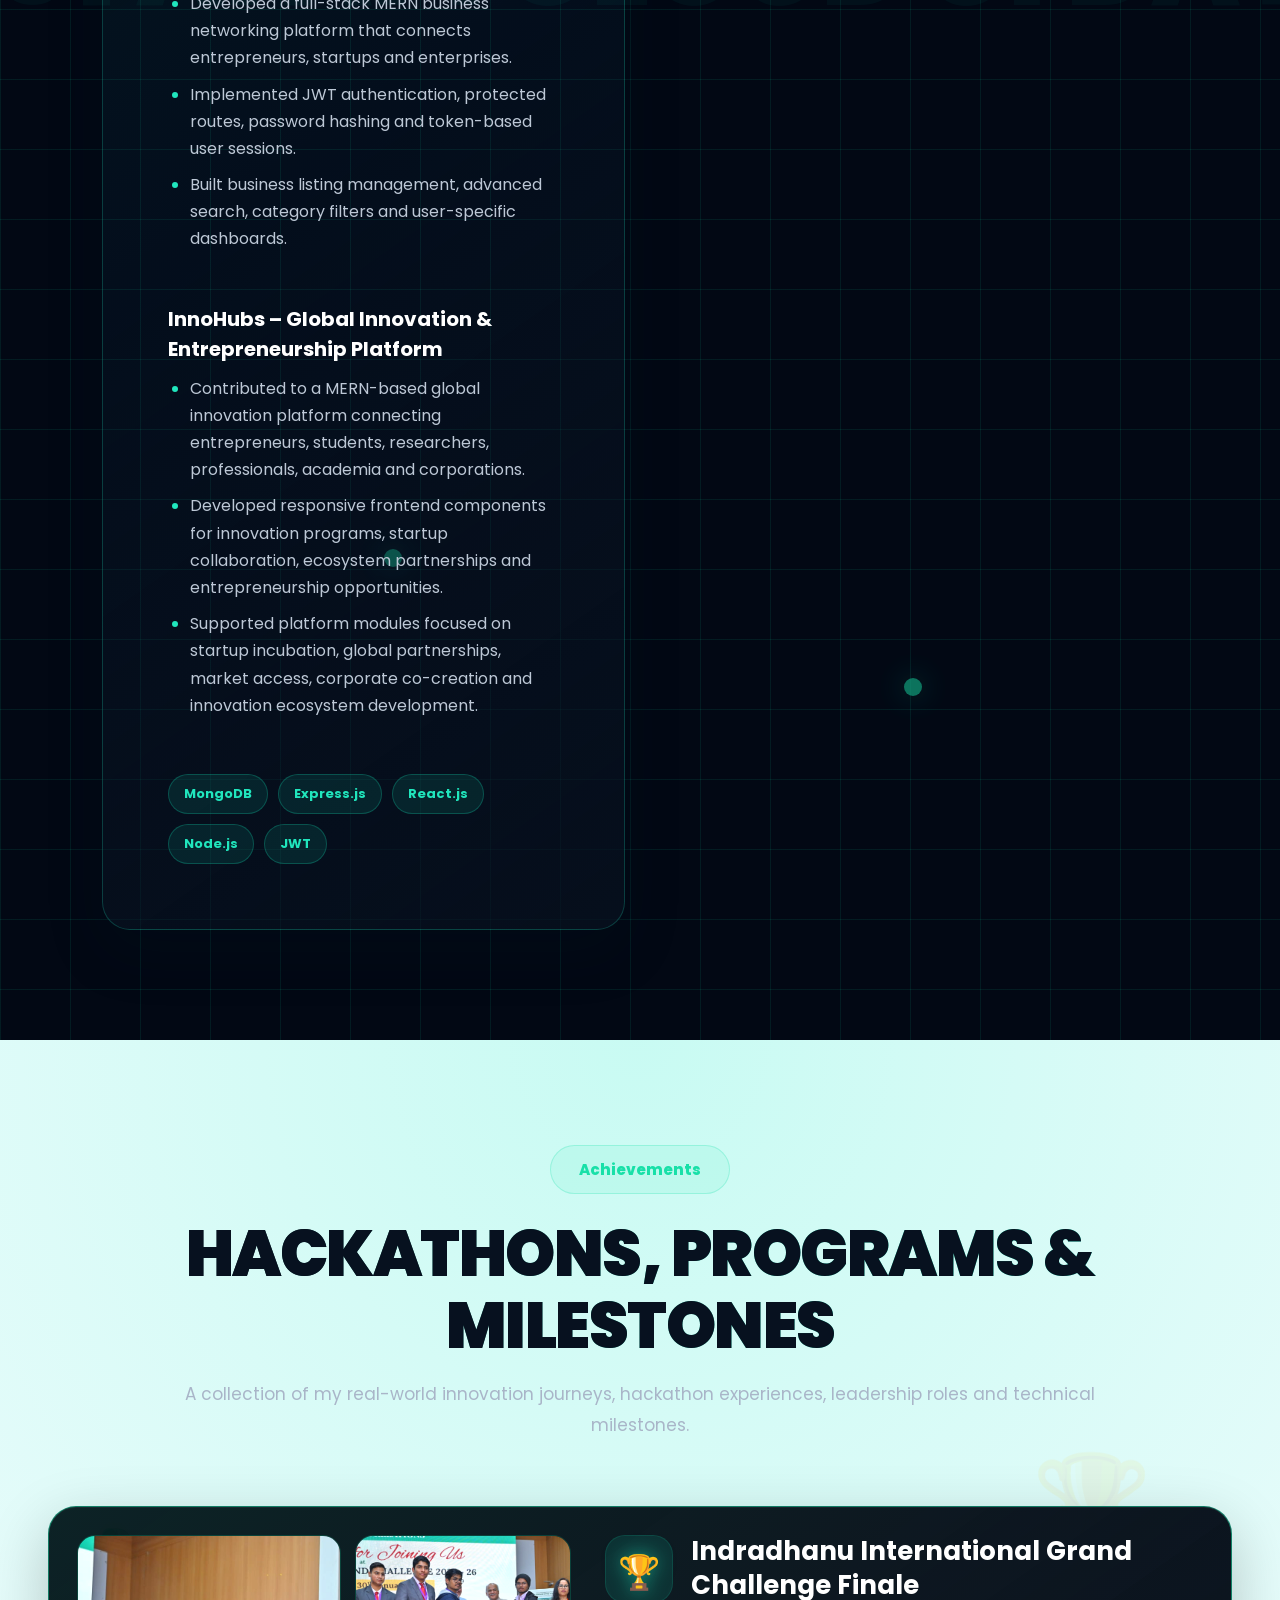
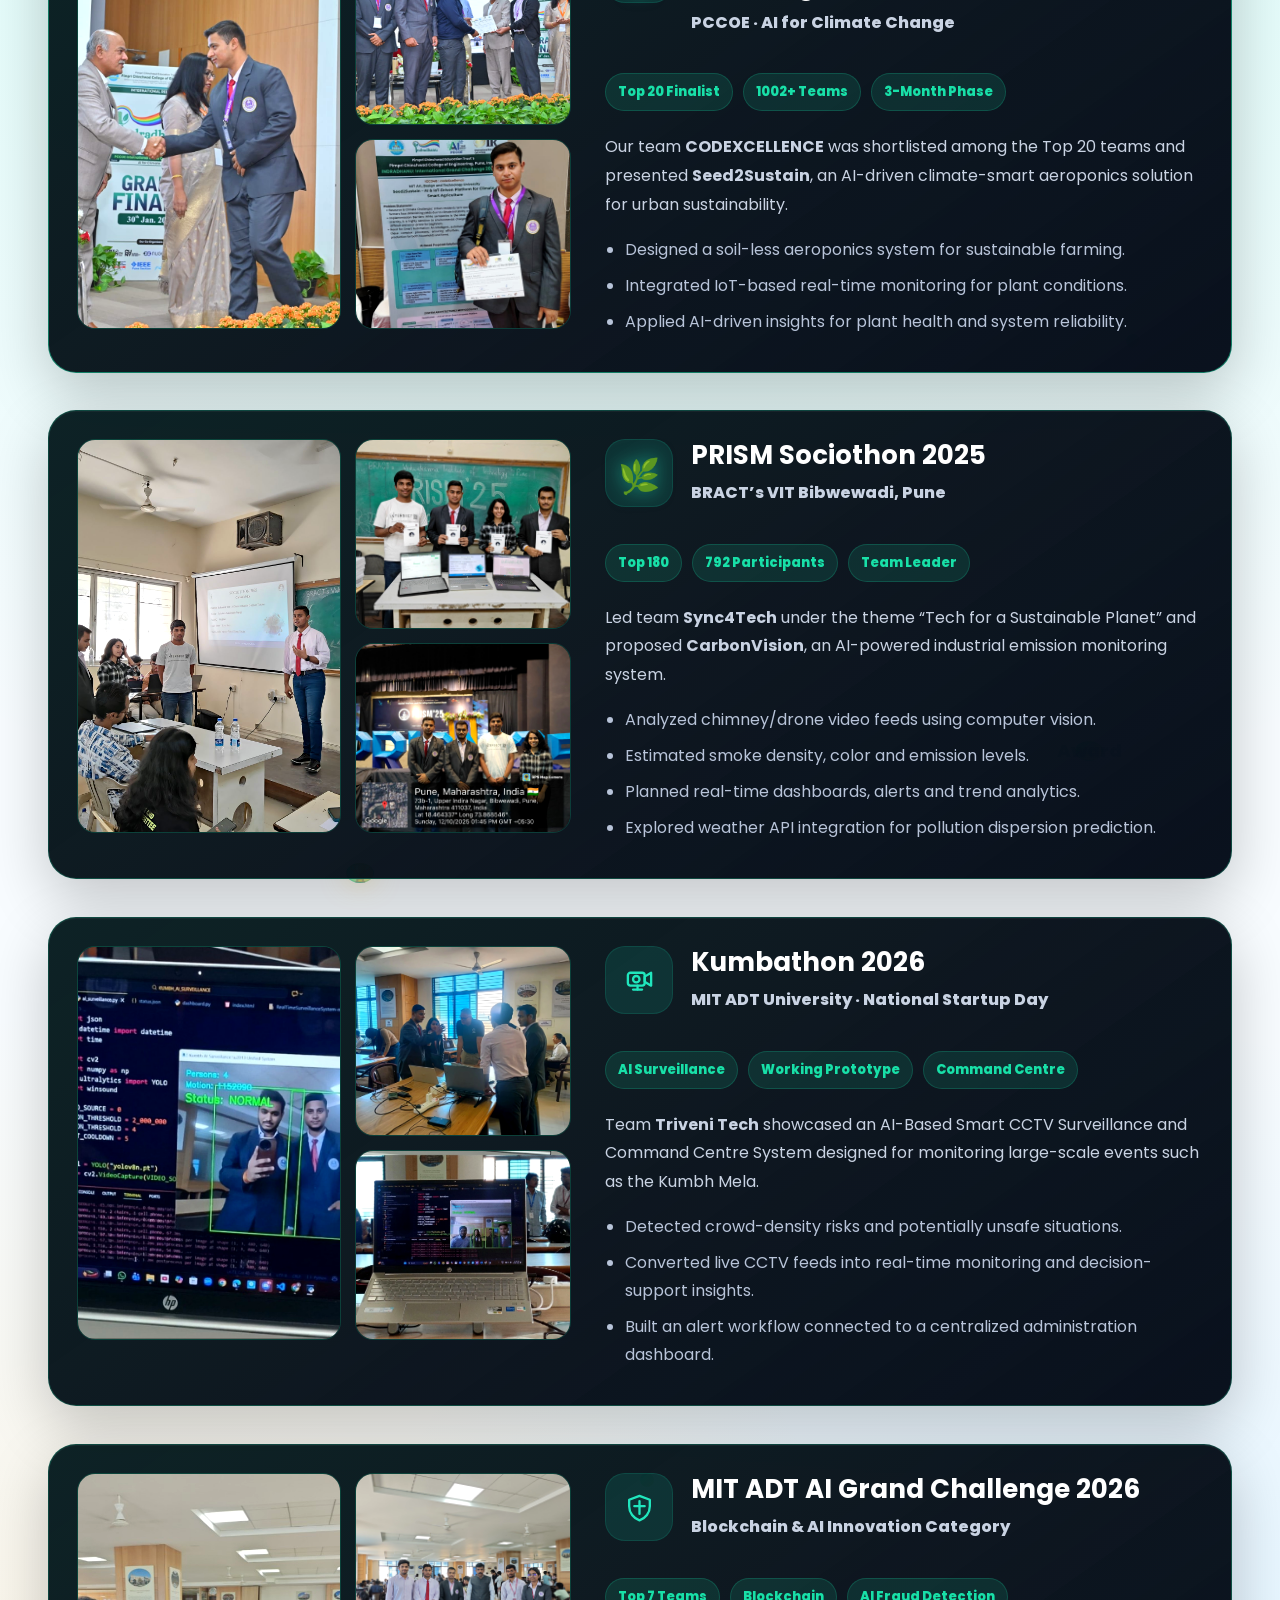
==== commit 4643b2d9: "Projects added and debugged" ====
--- a/index.html
+++ b/index.html
@@ -610,7 +610,7 @@
   <div class="project-img">
     <img
       alt="Q-MedTriage AI-Powered Chest X-Ray Analysis System"
-      src="assets/img/Q-MedTriage.jpeg"
+      src="assets/img/Q-MedTriagee.jpeg"
     />
   </div>
 
@@ -646,8 +646,11 @@
 
     <div class="project-tech">
       <span>Python</span>
+      <span>OpenCV</span>
       <span>React.js</span>
       <span>FastAPI</span>
+      <span>Torch</span>
+      <span>huggingface</span>
       <span>Machine Learning</span>
       <span>AI / LLM</span>
     </div>
@@ -665,7 +668,7 @@
   <div class="project-img">
     <img
       alt="TrackScore Tennis Video Analytics System"
-      src="assets/img/trackscore.png"
+      src="assets/img/KKK.jpg"
     />
   </div>
 
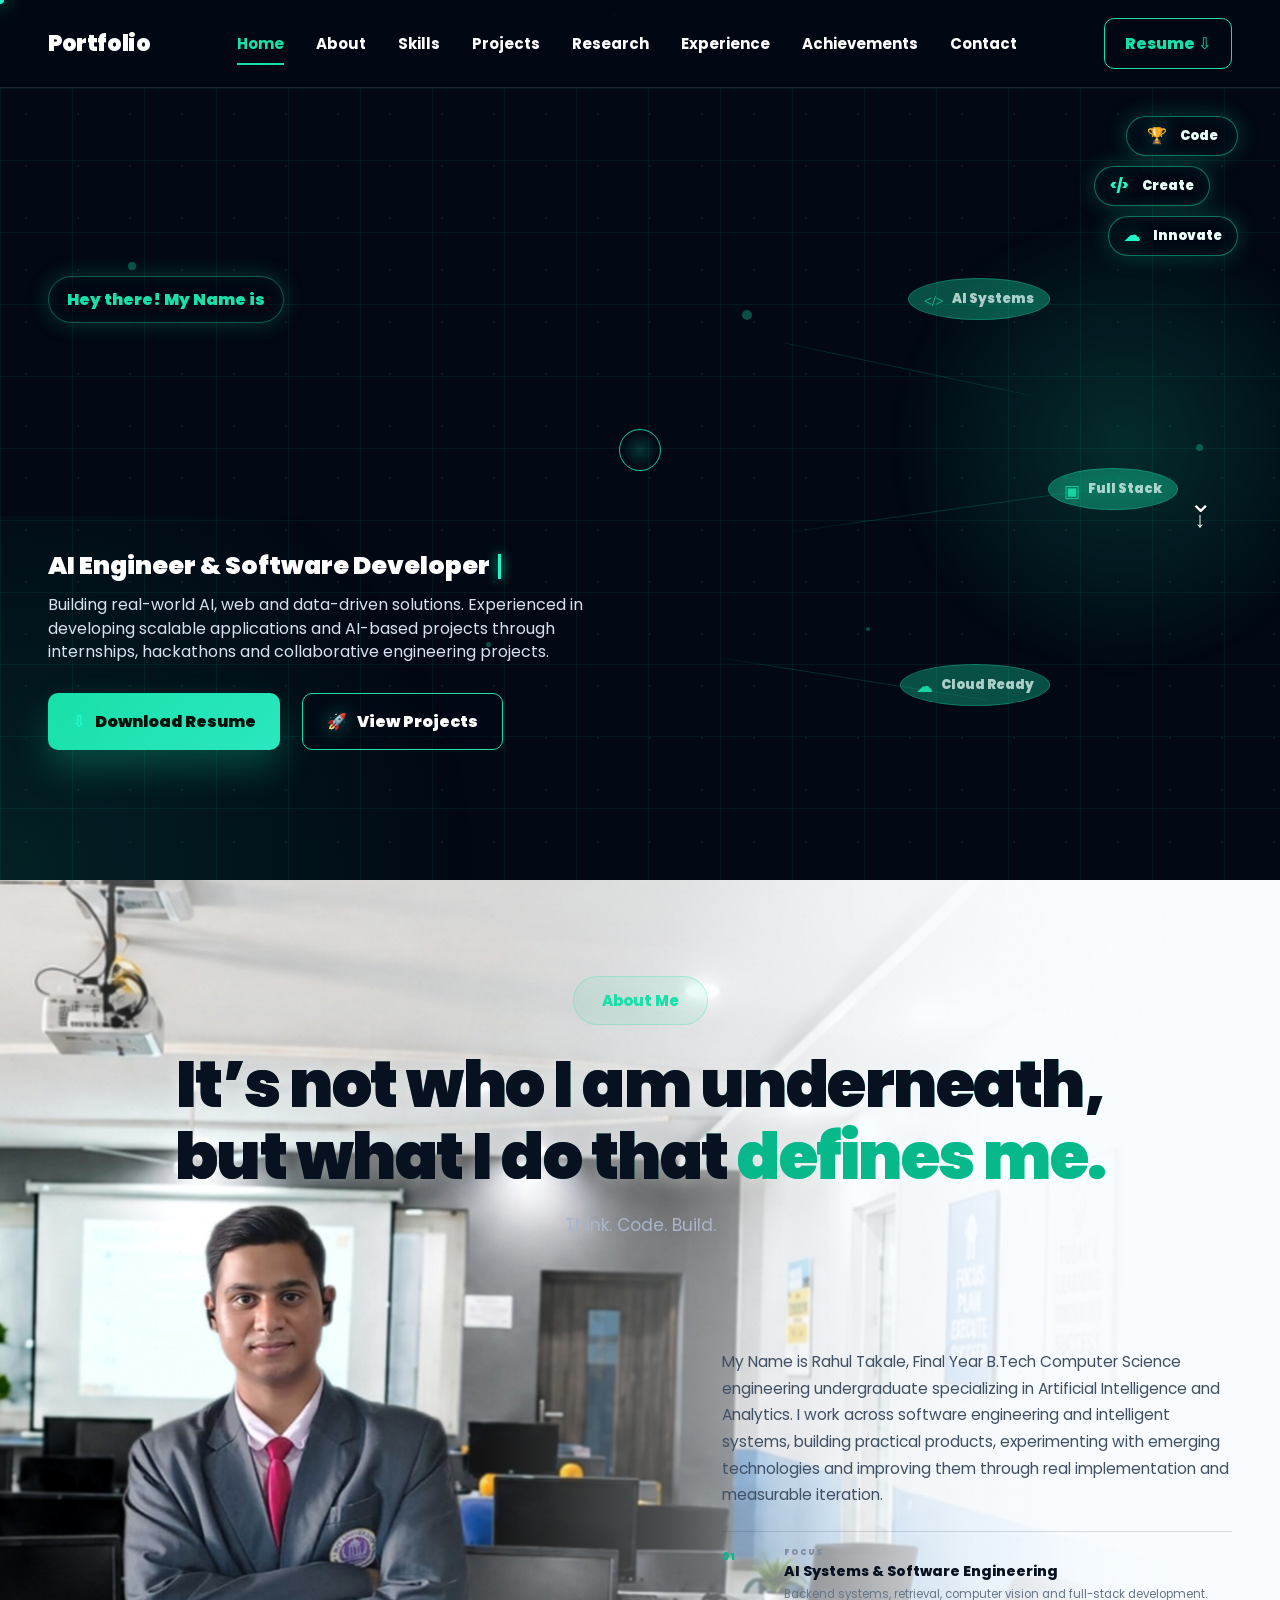
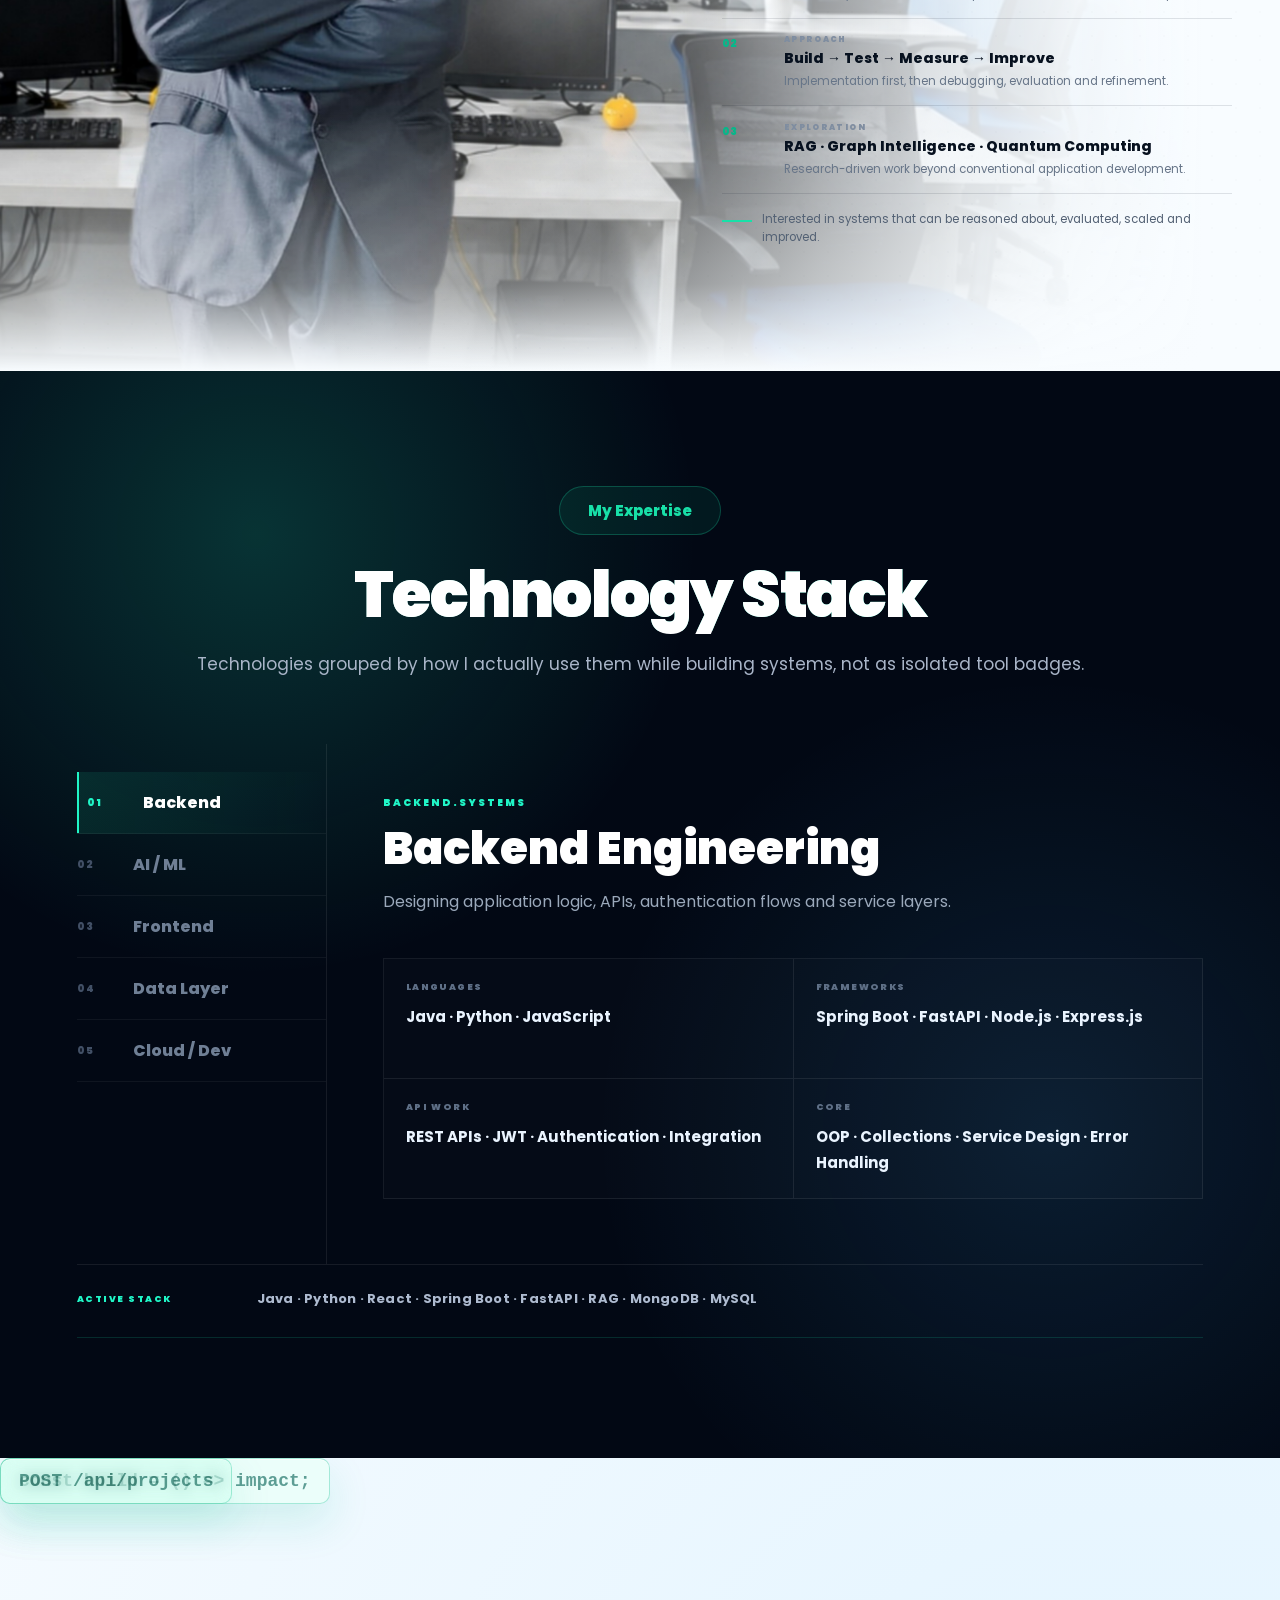
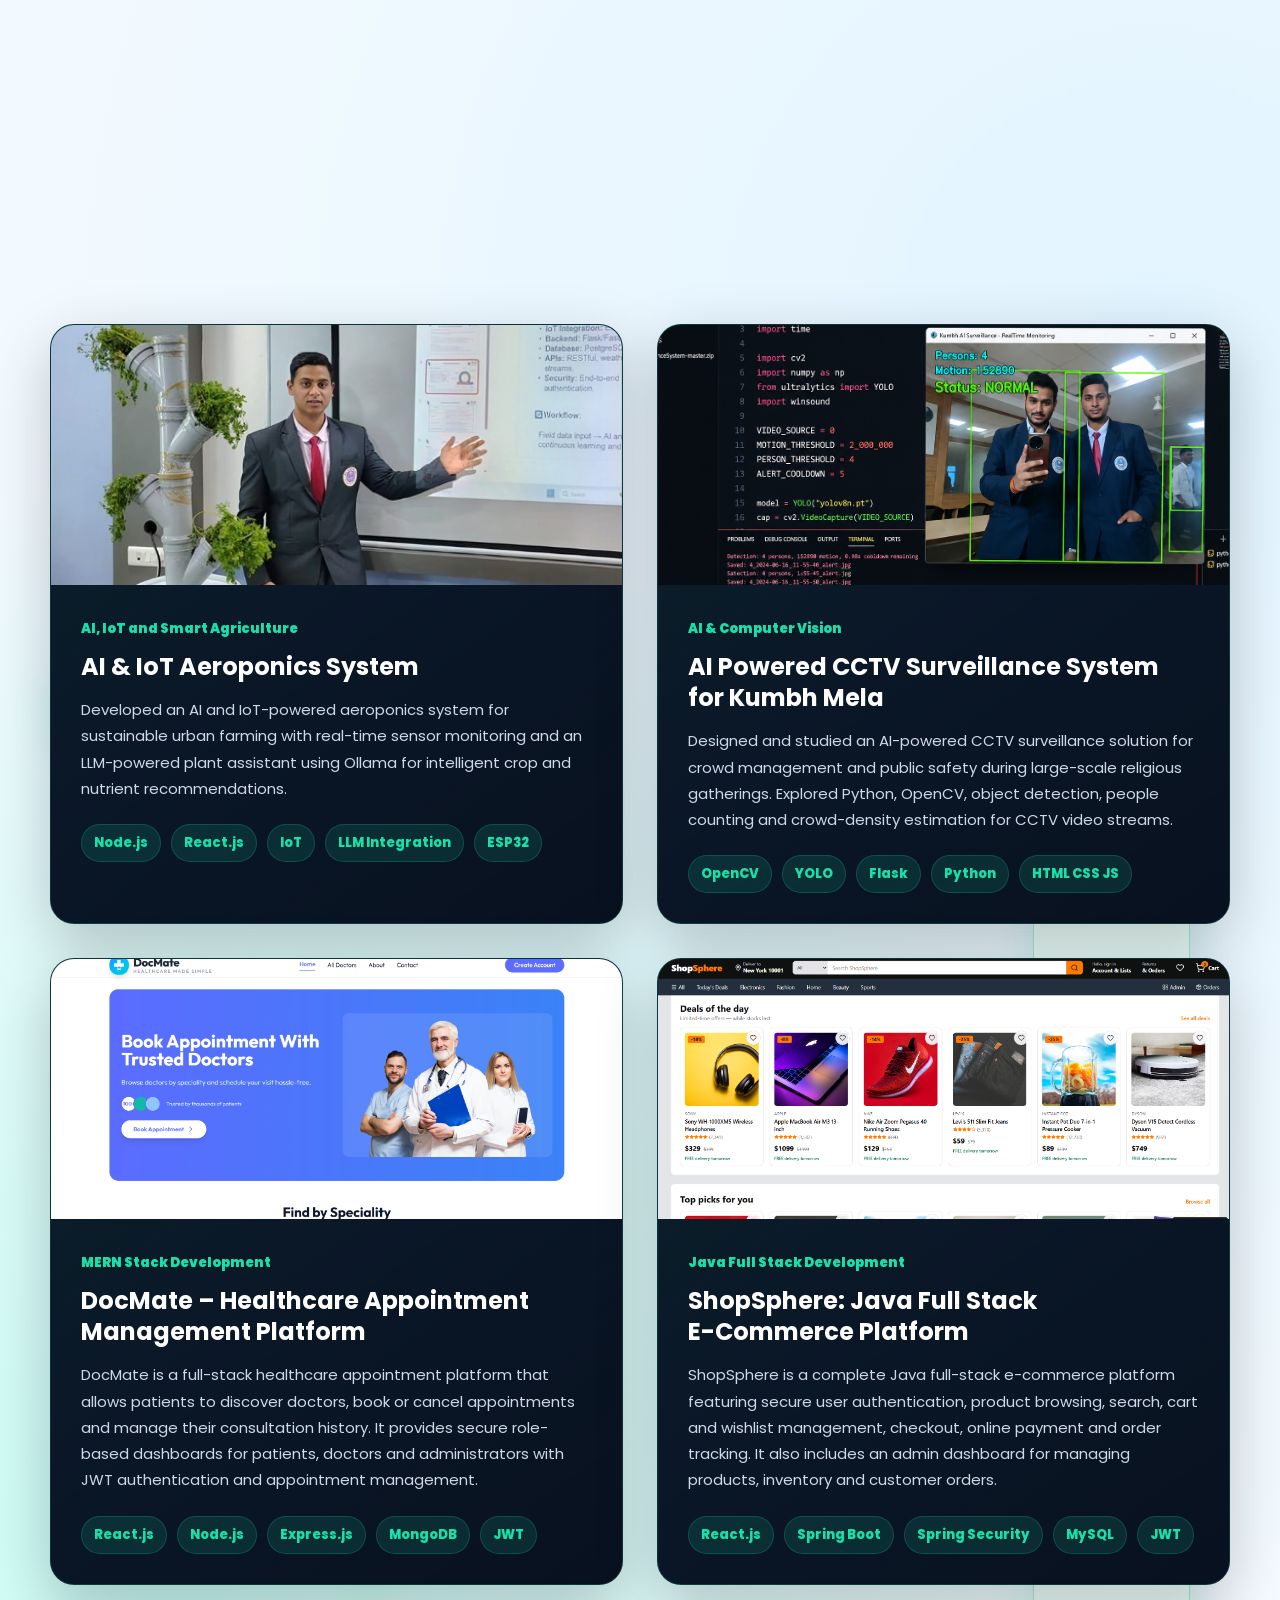
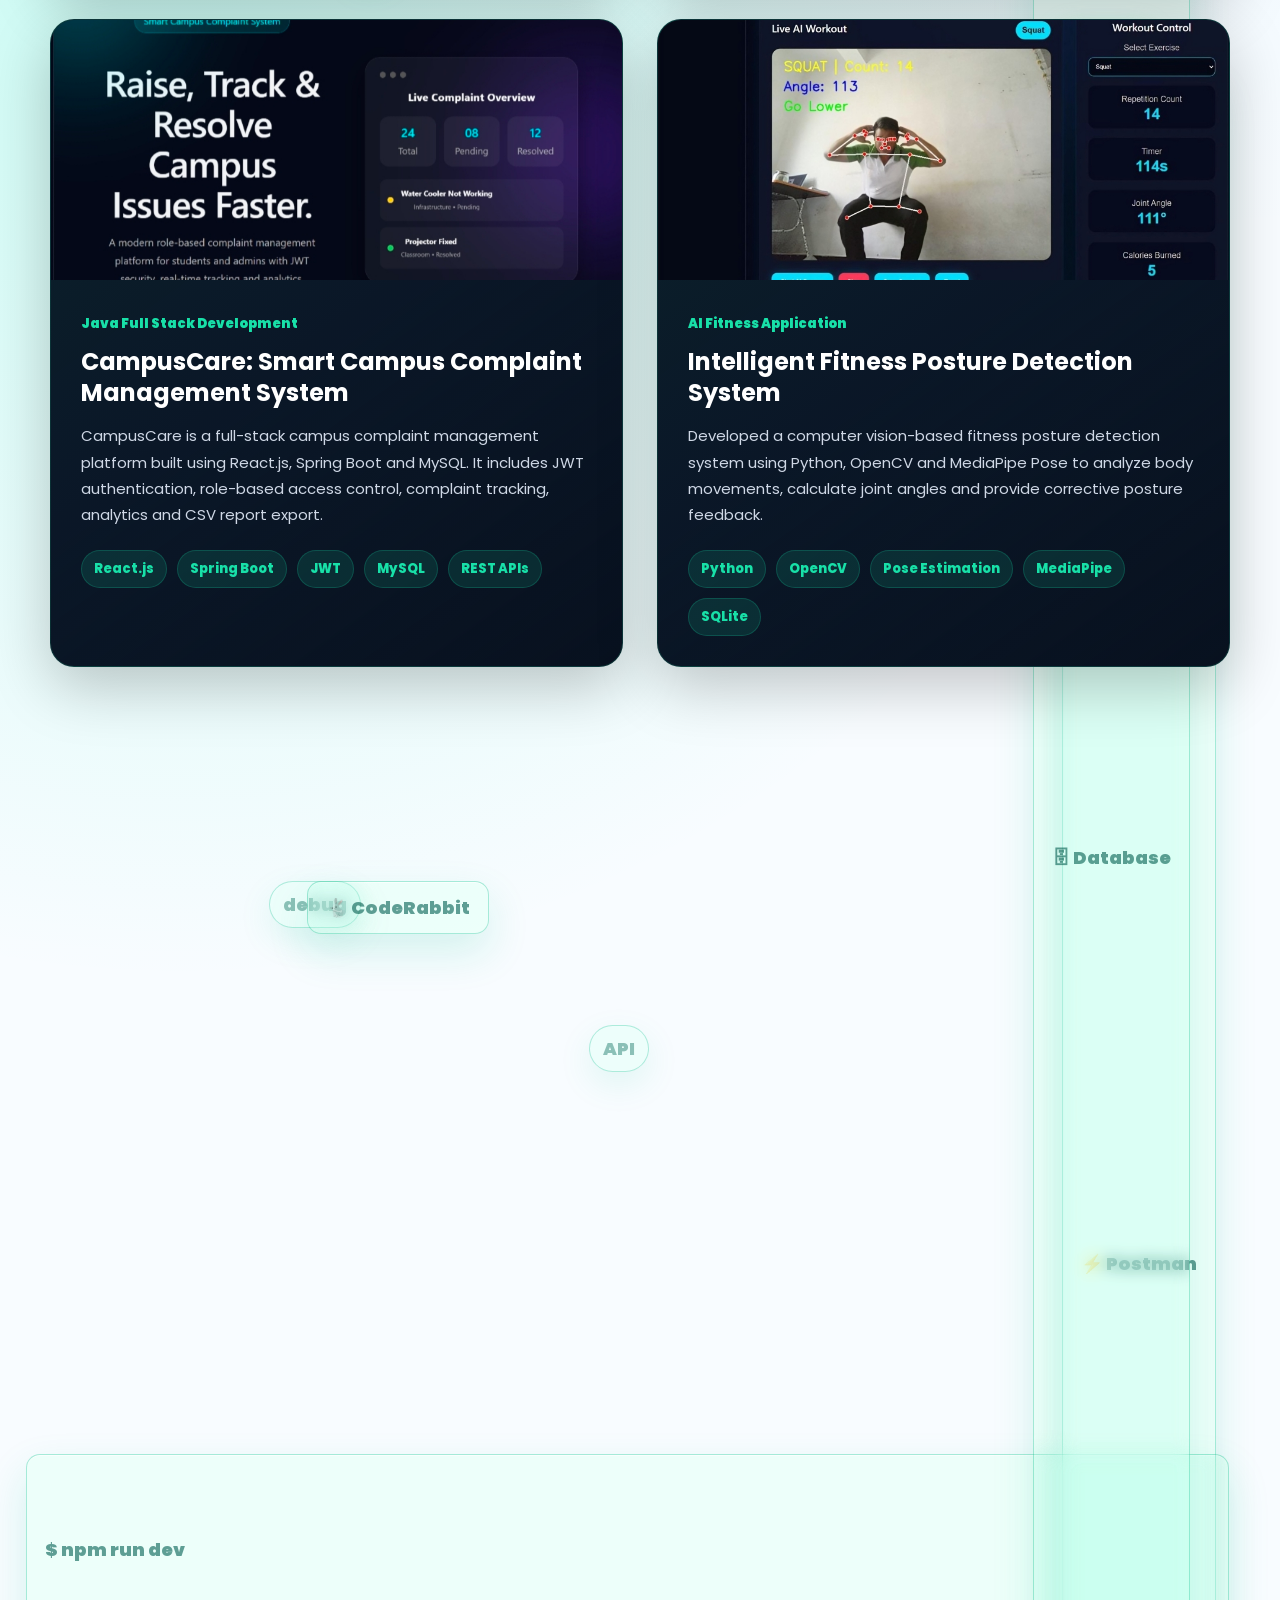
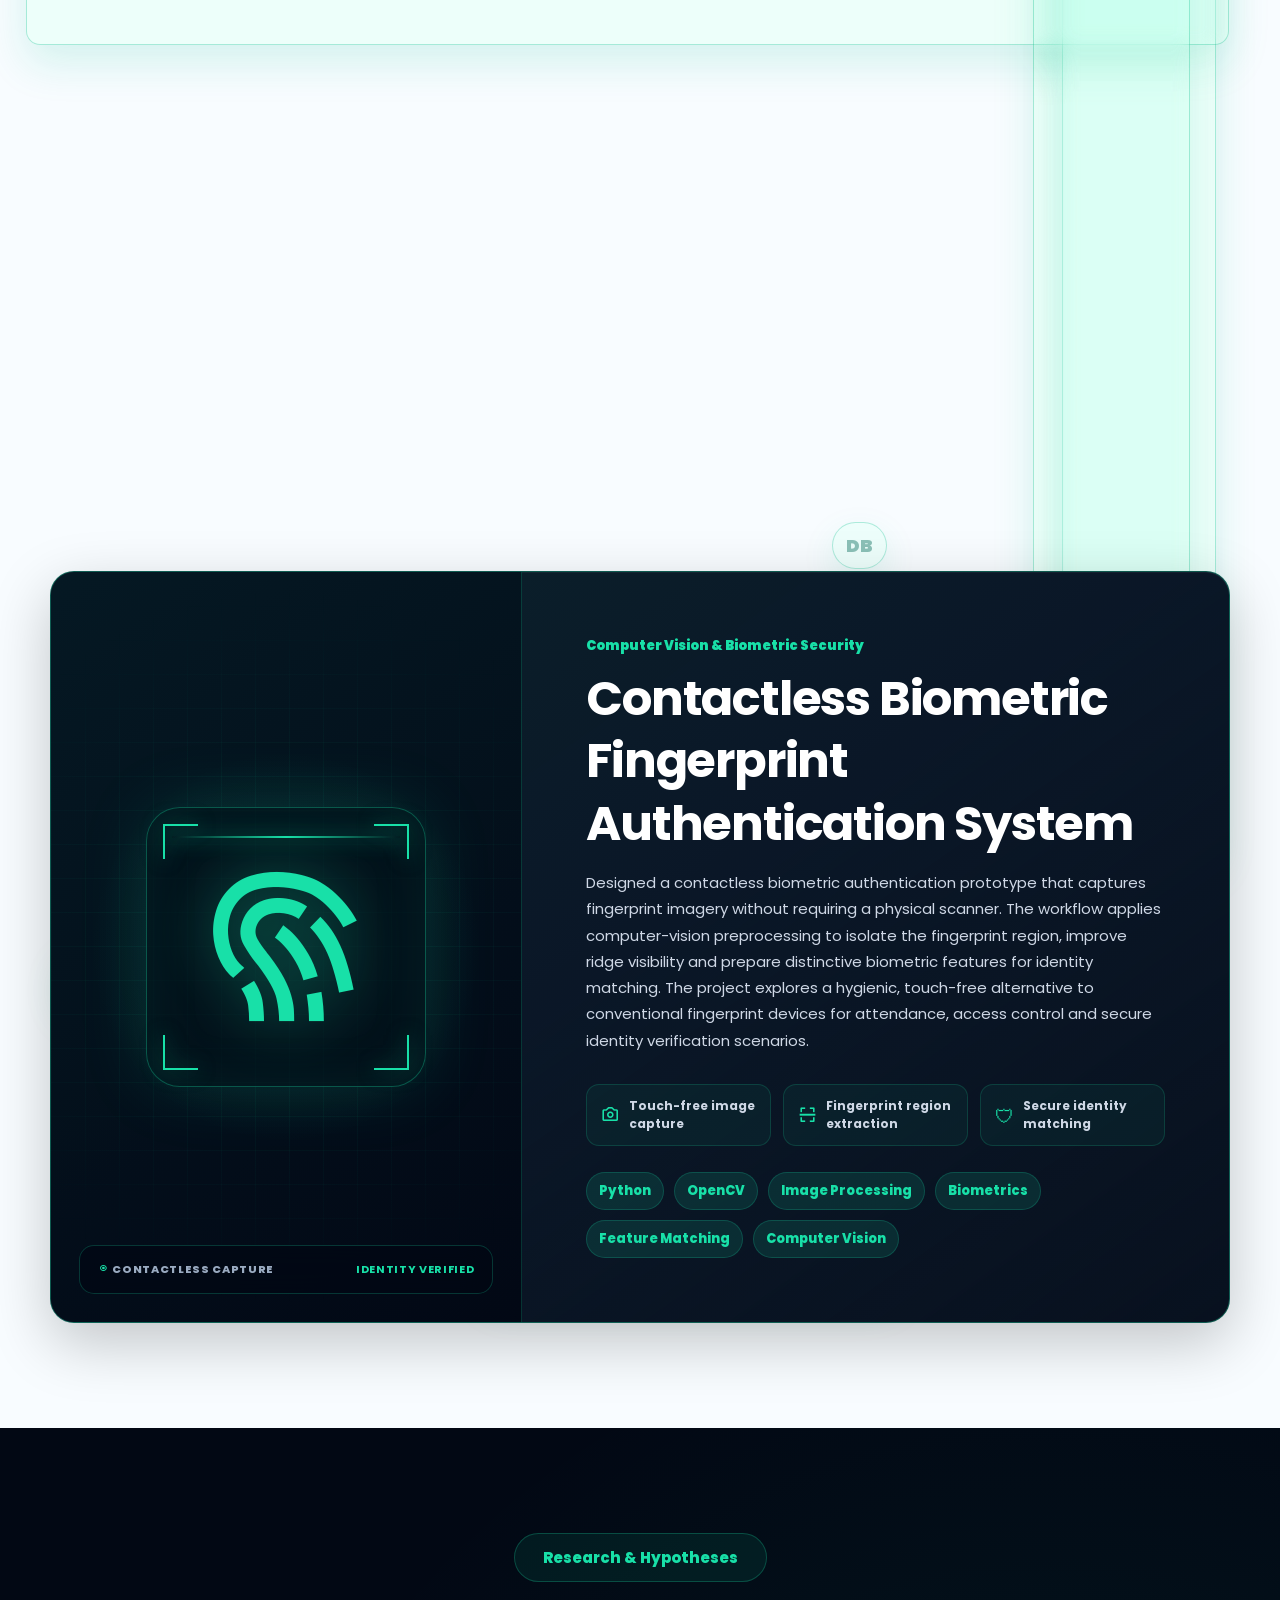
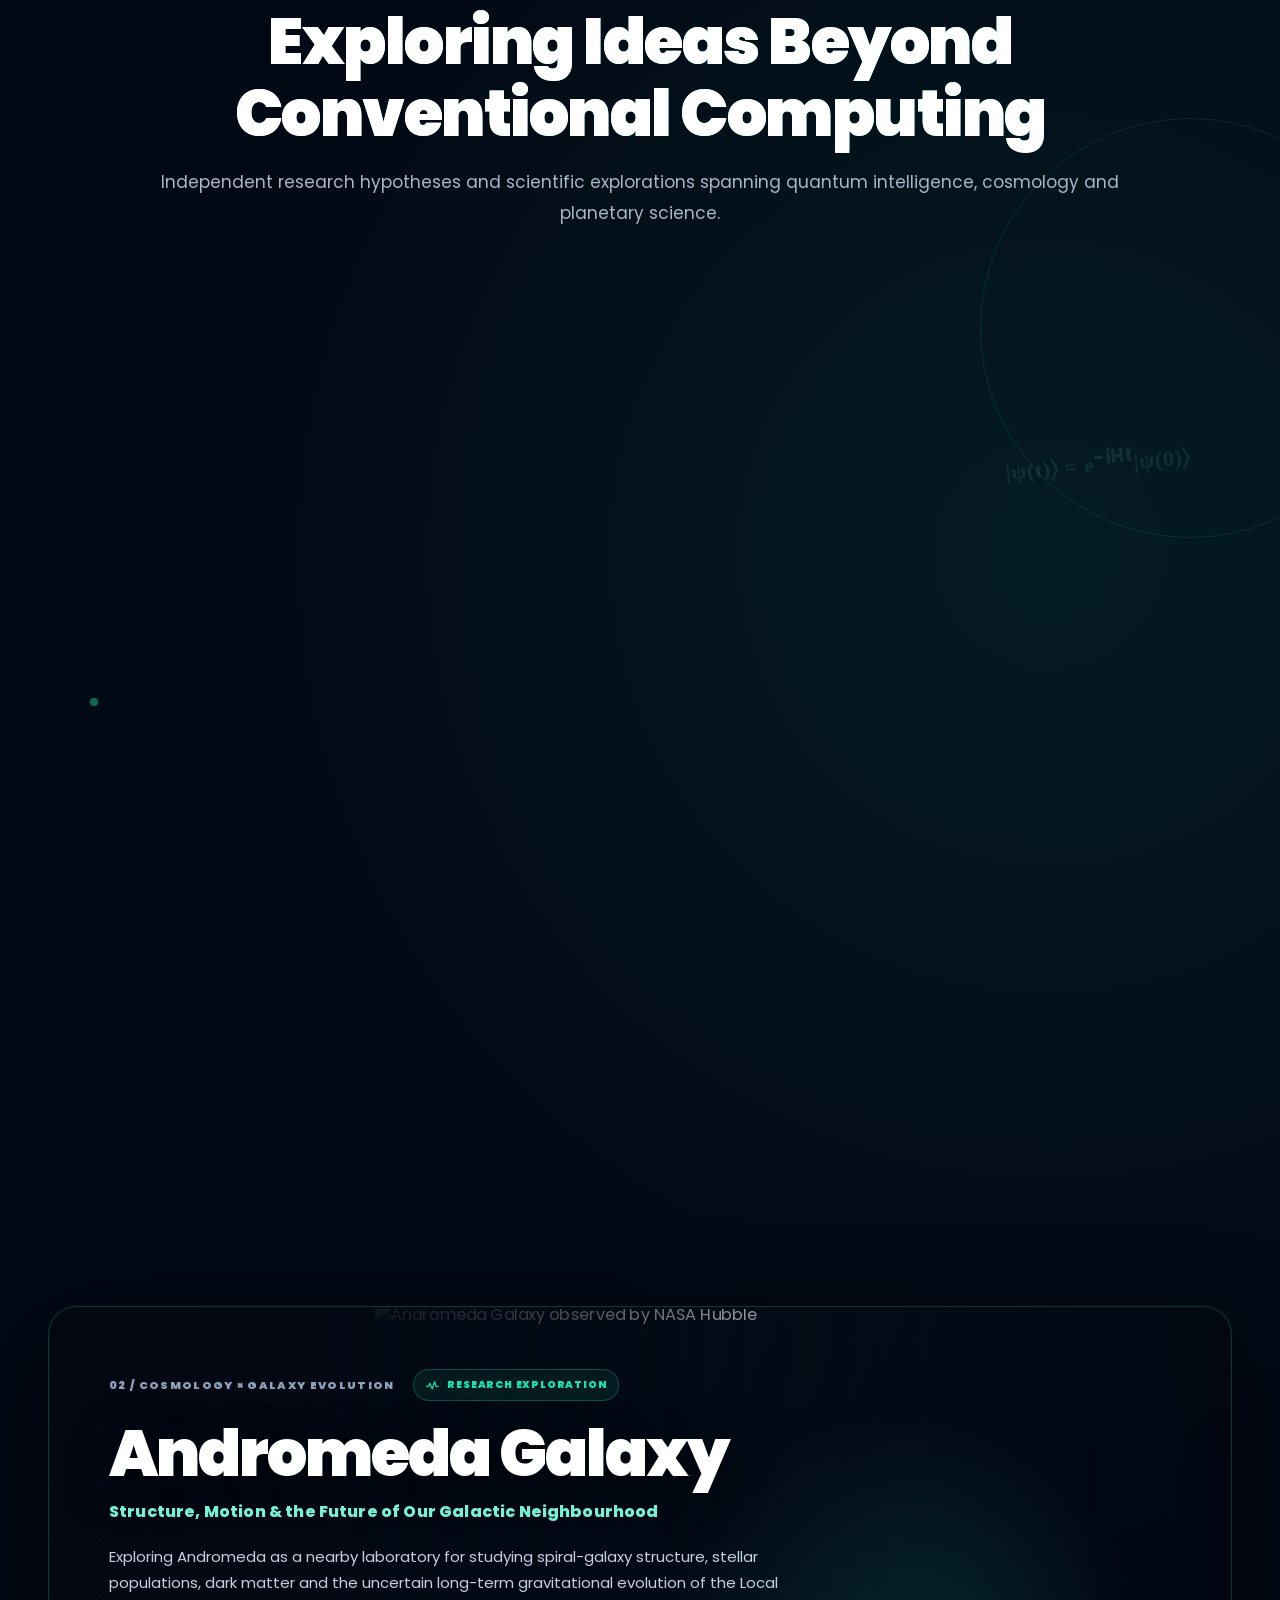
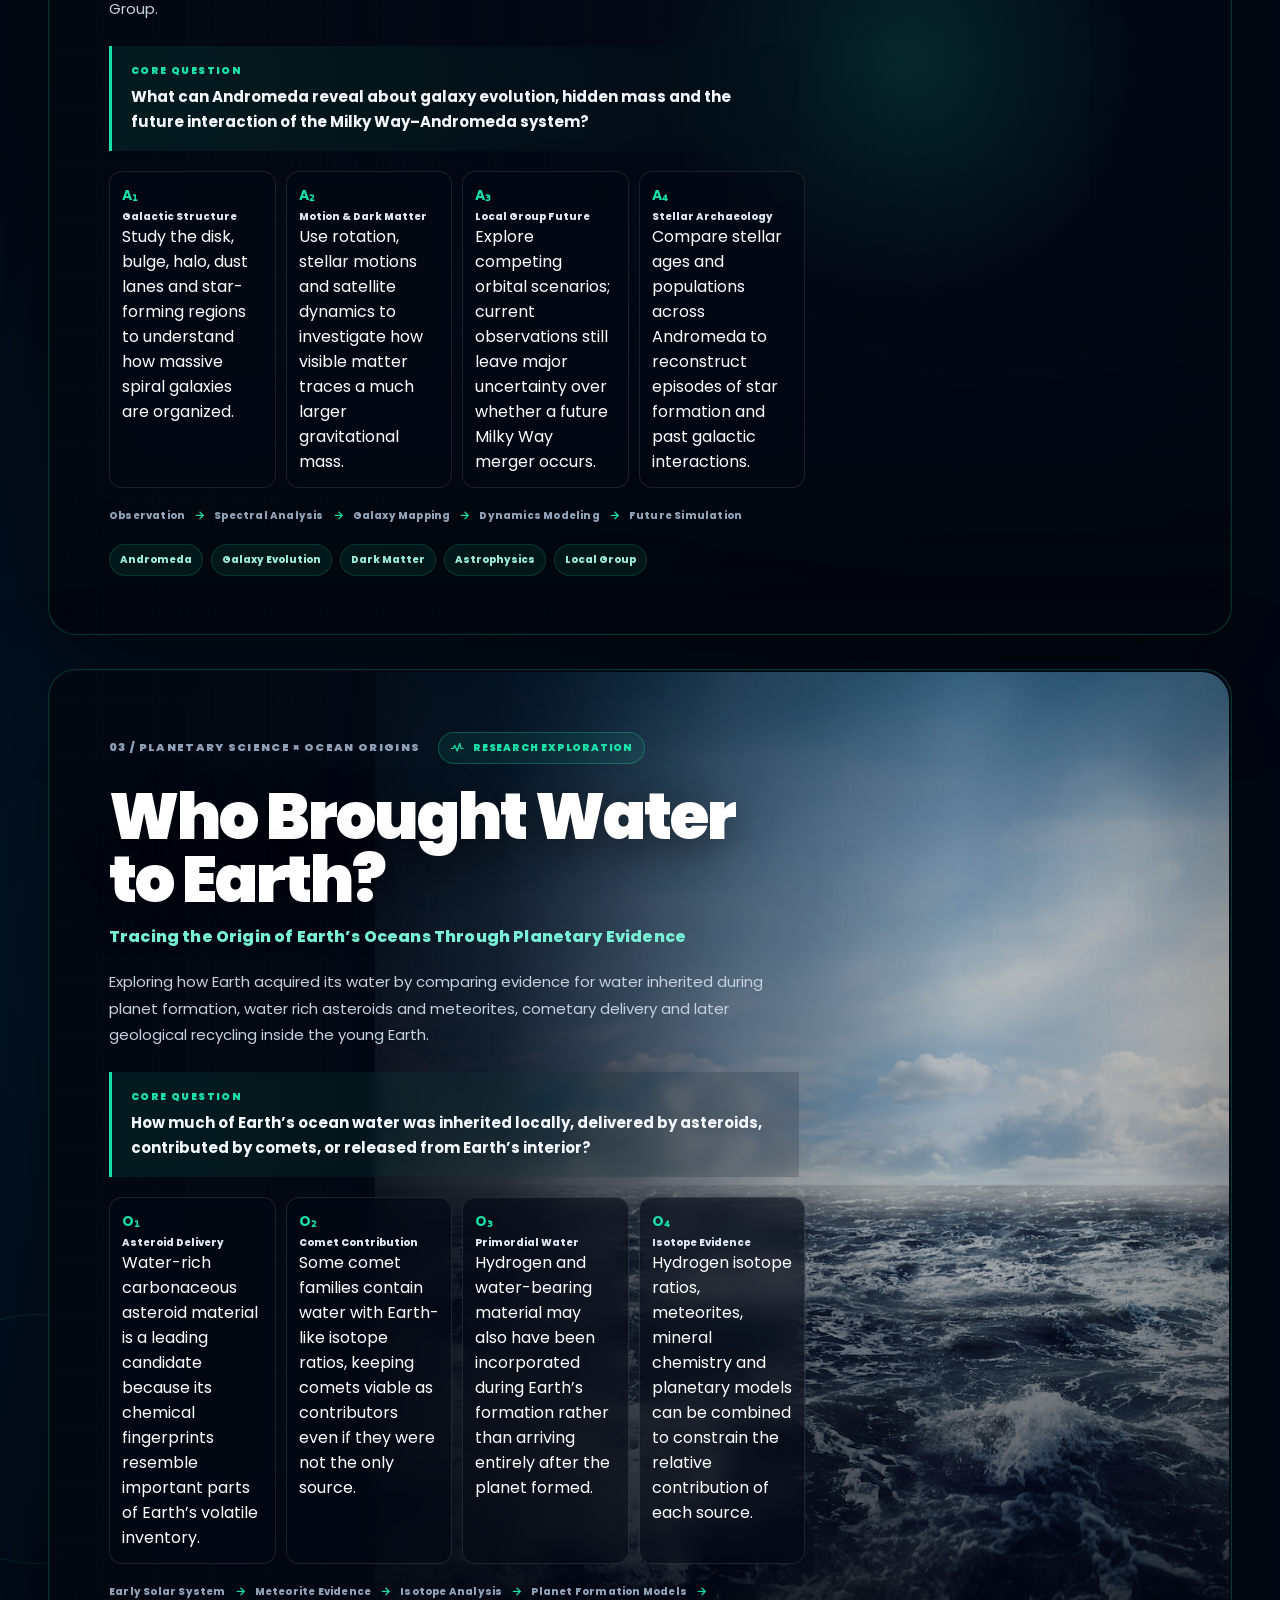
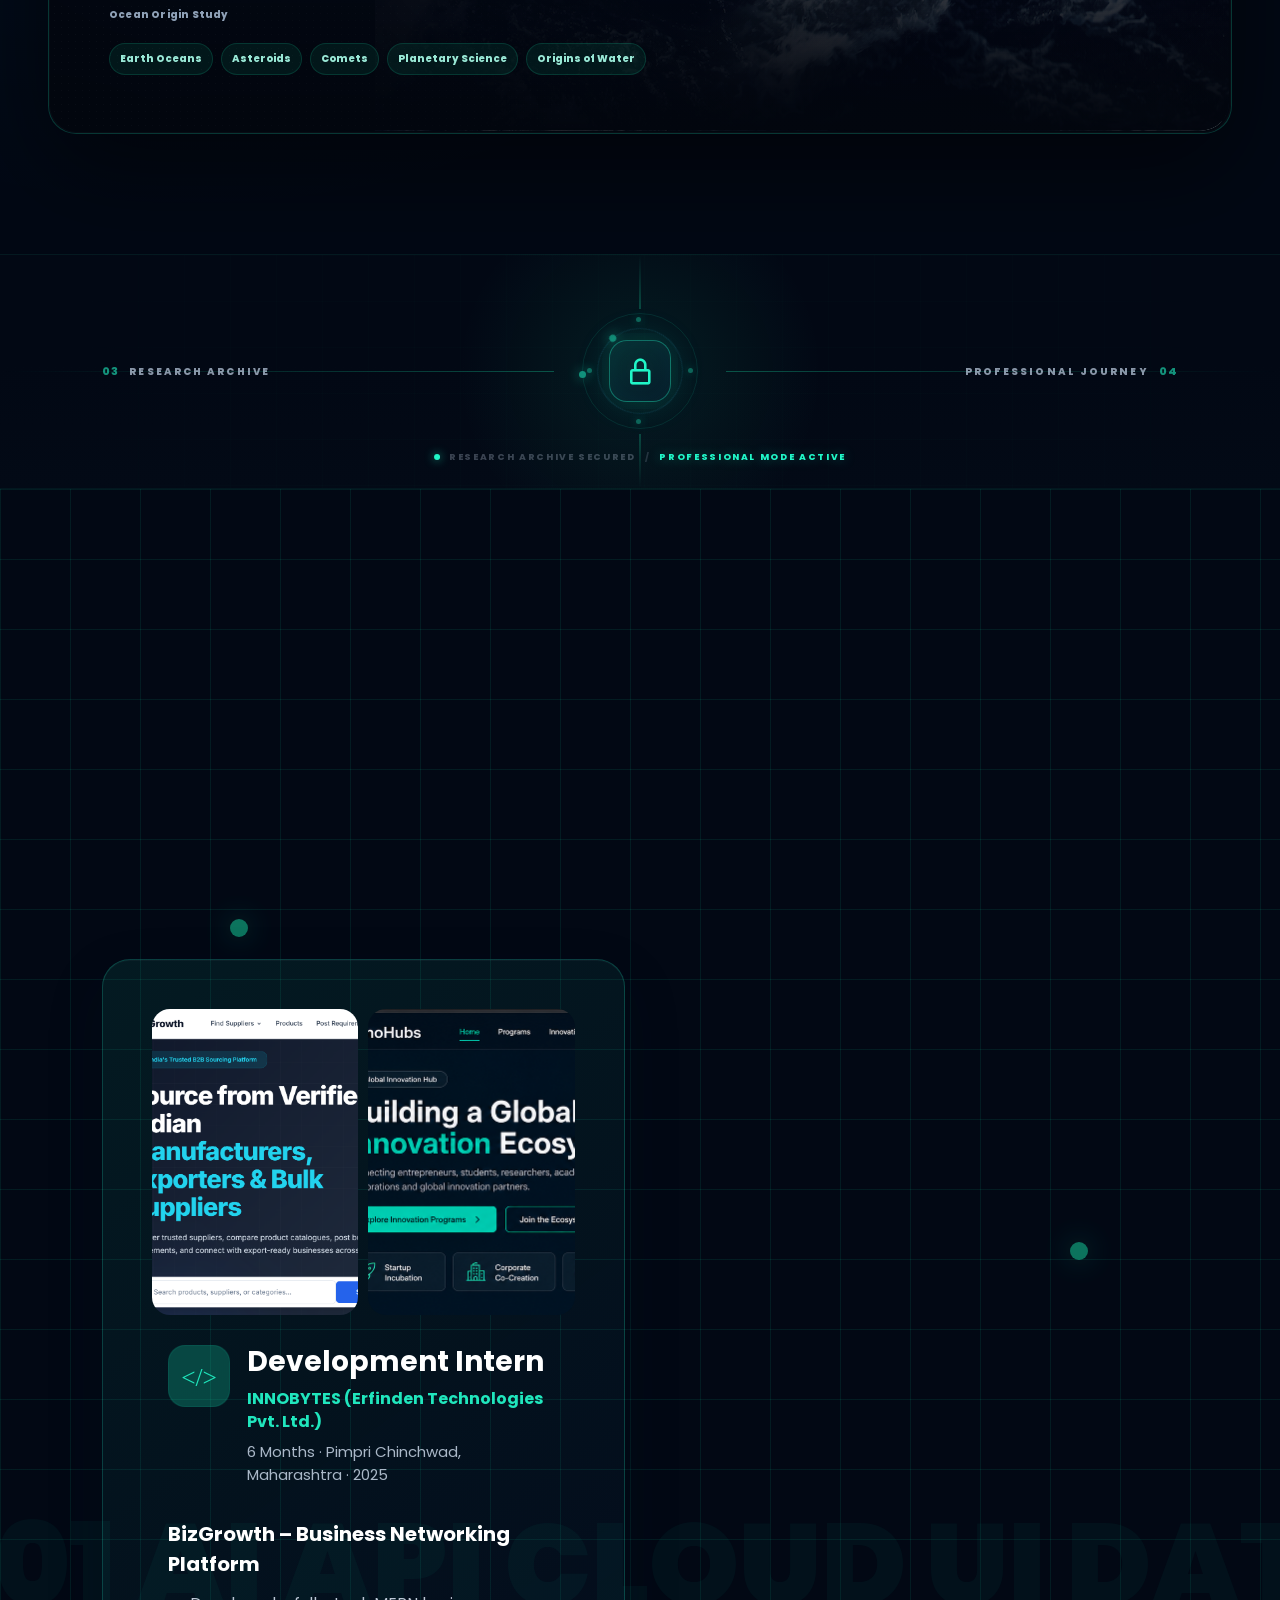
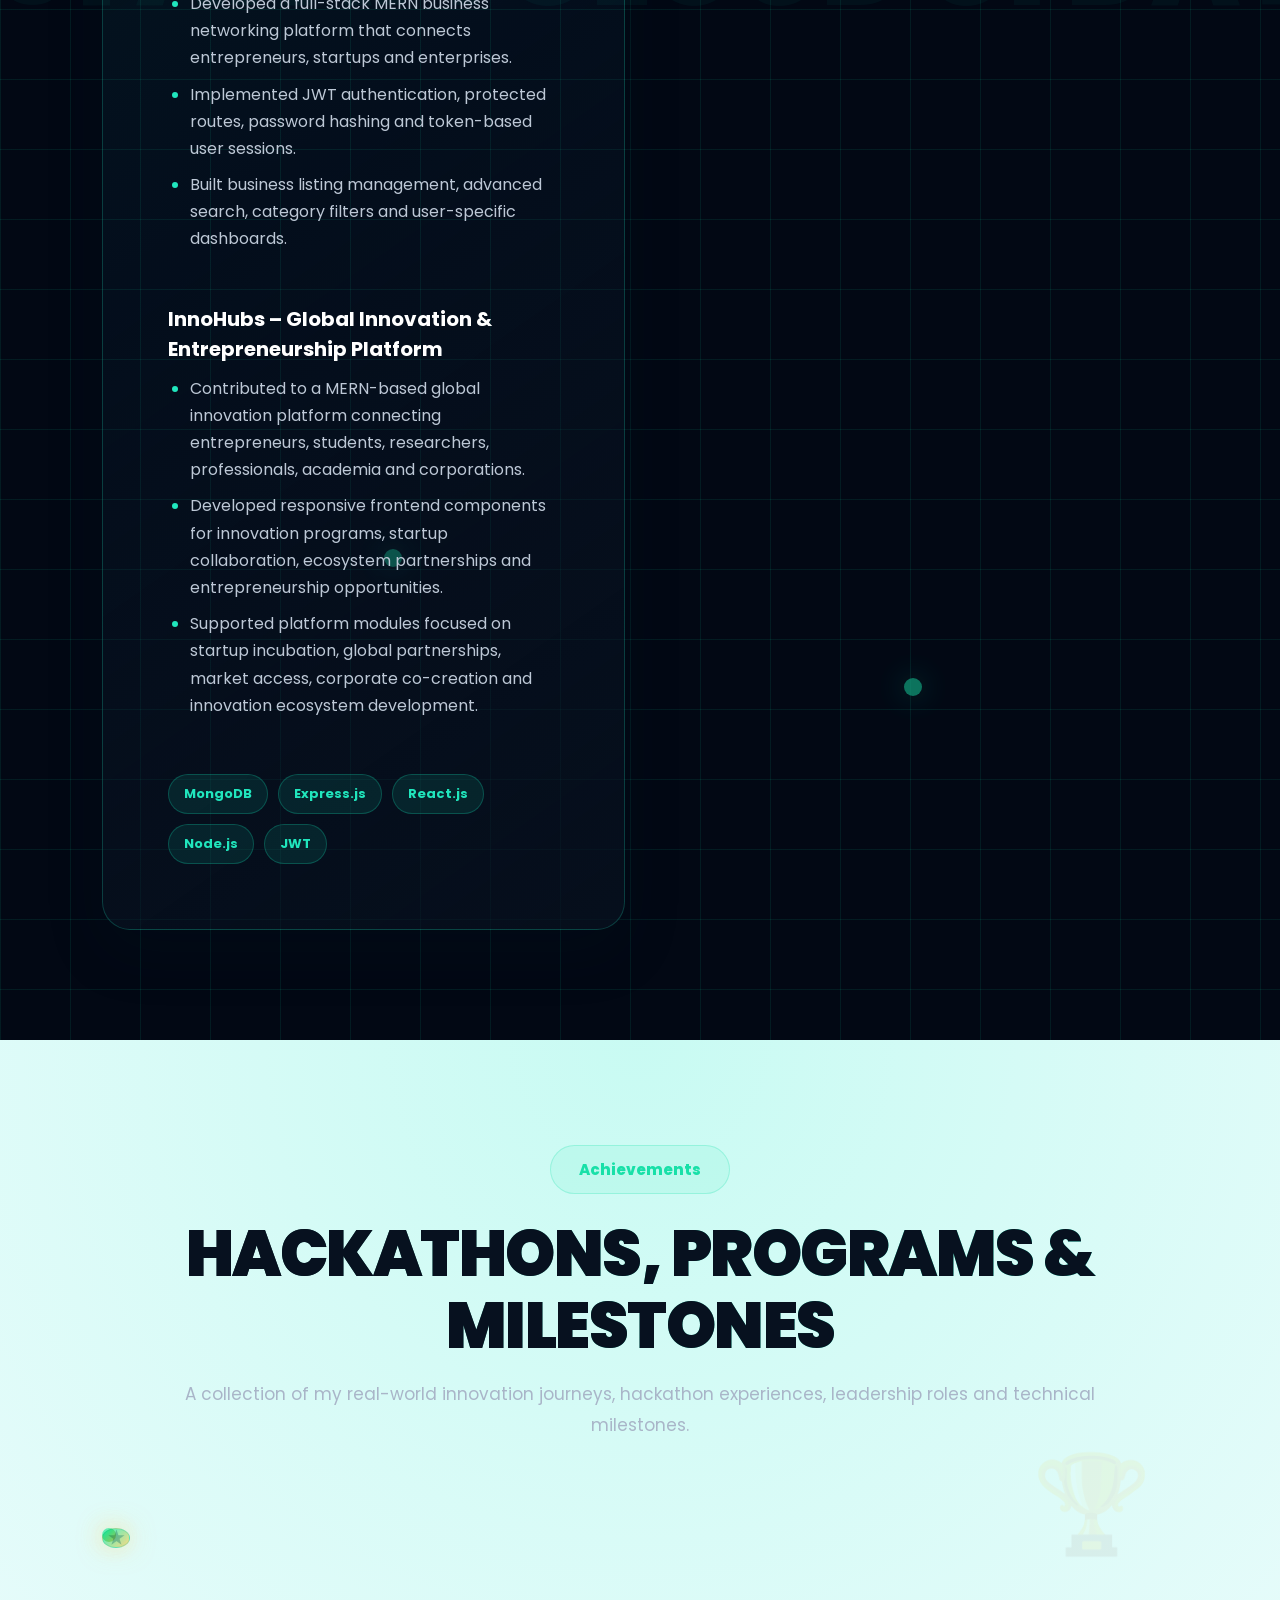
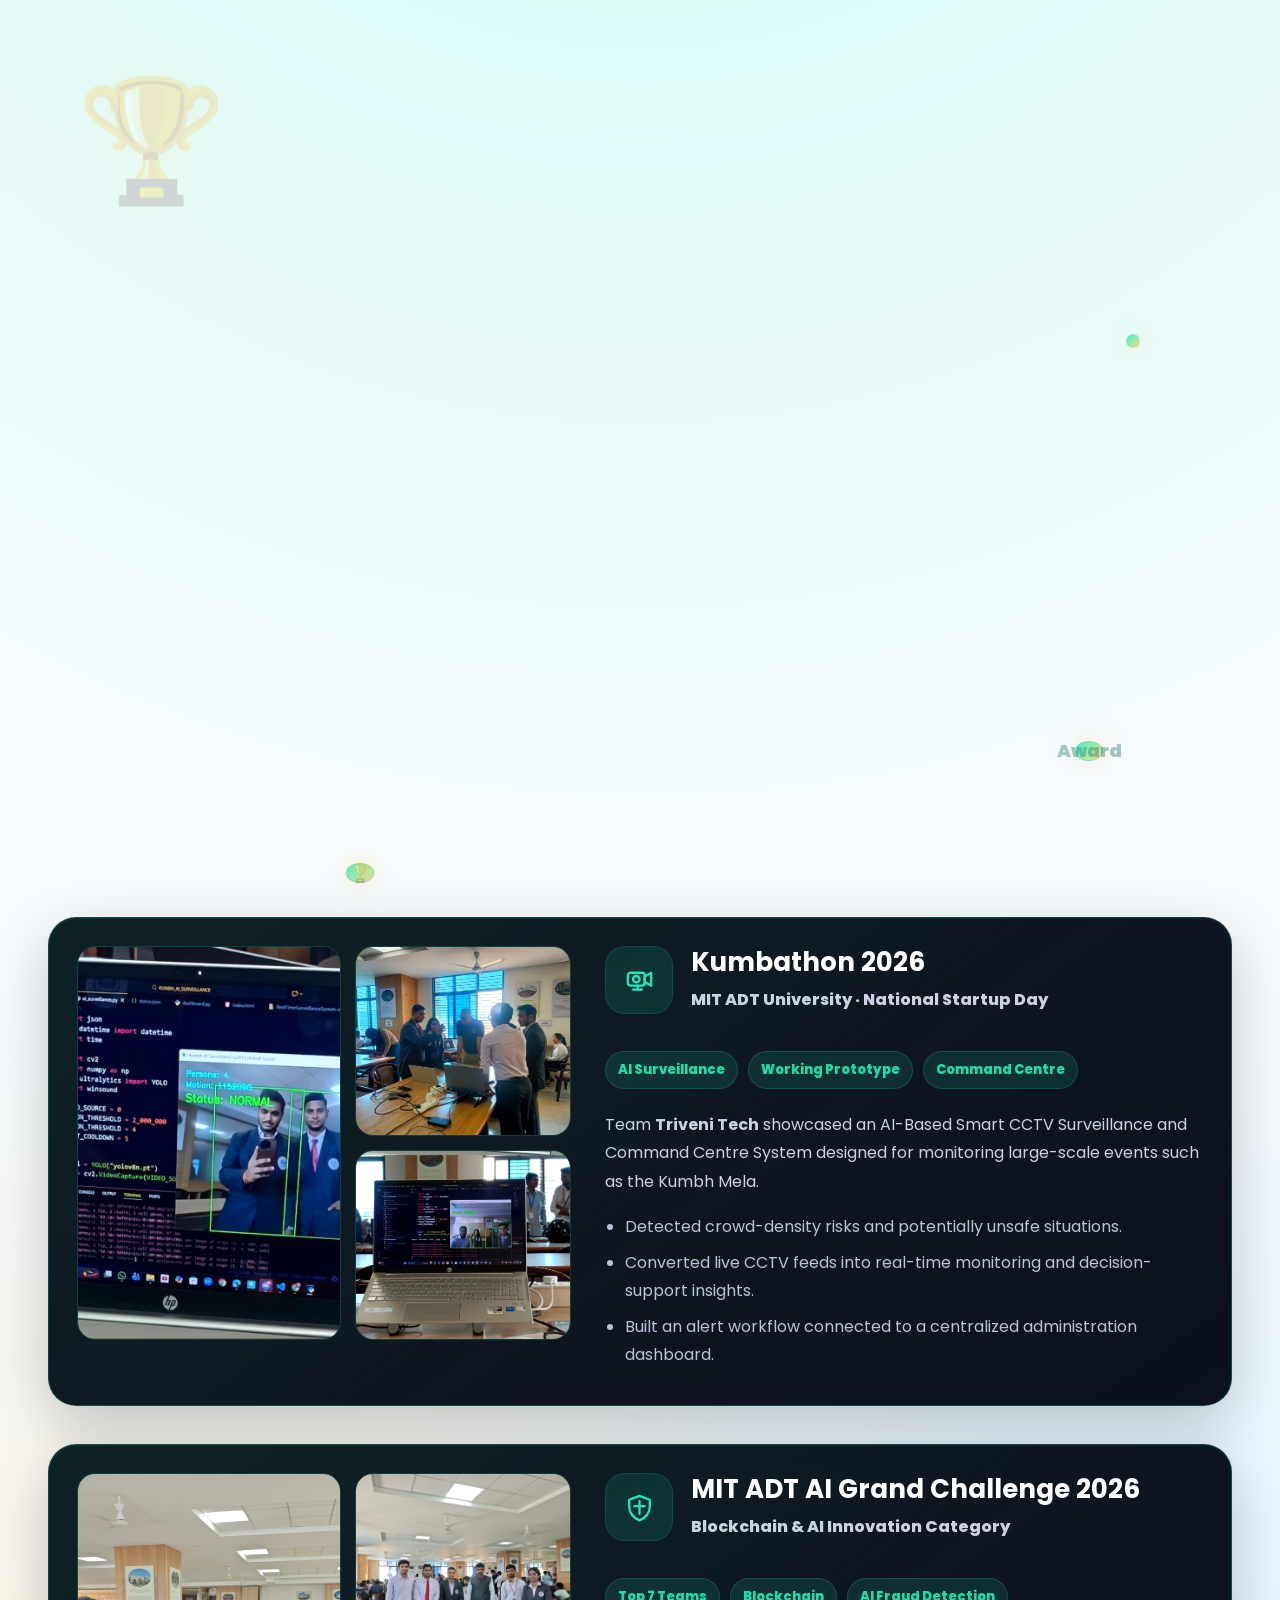
==== commit 005963d9: "Projects added and debugged" ====
--- a/index.html
+++ b/index.html
@@ -434,7 +434,7 @@
         </span>
 <div class="project-title-row">
 <h3>
-            ShopSphere – Java Full Stack
+            ShopSphere: Java Full Stack
             <br/>
             E-Commerce Platform
           </h3>
@@ -472,7 +472,7 @@
         </span>
 <div class="project-title-row">
 <h3>
-            CampusCare – Smart Campus Complaint Management System
+            CampusCare: Smart Campus Complaint Management System
           </h3>
 <a class="project-github" href="https://github.com/rahultakale44/campuscare-backend" rel="noopener noreferrer" target="_blank">
 <i class="bx bxl-github"></i>
@@ -539,7 +539,7 @@
     </span>
 <div class="project-title-row">
 <h3>
-        MedScope – Evidence Grounded Medical Literature Retrieval System
+        MedScope: Evidence Grounded Medical Literature Retrieval System
       </h3>
 <a class="project-github" href="https://github.com/rahultakale44/medscope" rel="noopener noreferrer" target="_blank">
 <i class="bx bxl-github"></i>
@@ -574,7 +574,7 @@
       Generative AI &amp; Product Discovery
     </span>
 <div class="project-title-row">
-<h3>CartWise – AI Powered Shopping Assistant</h3>
+<h3>CartWise: AI Powered Shopping Assistant</h3>
 <a class="project-github" href="https://github.com/rahultakale44/CartWise" rel="noopener noreferrer" target="_blank">
 <i class="bx bxl-github"></i>
 <span>Code</span>
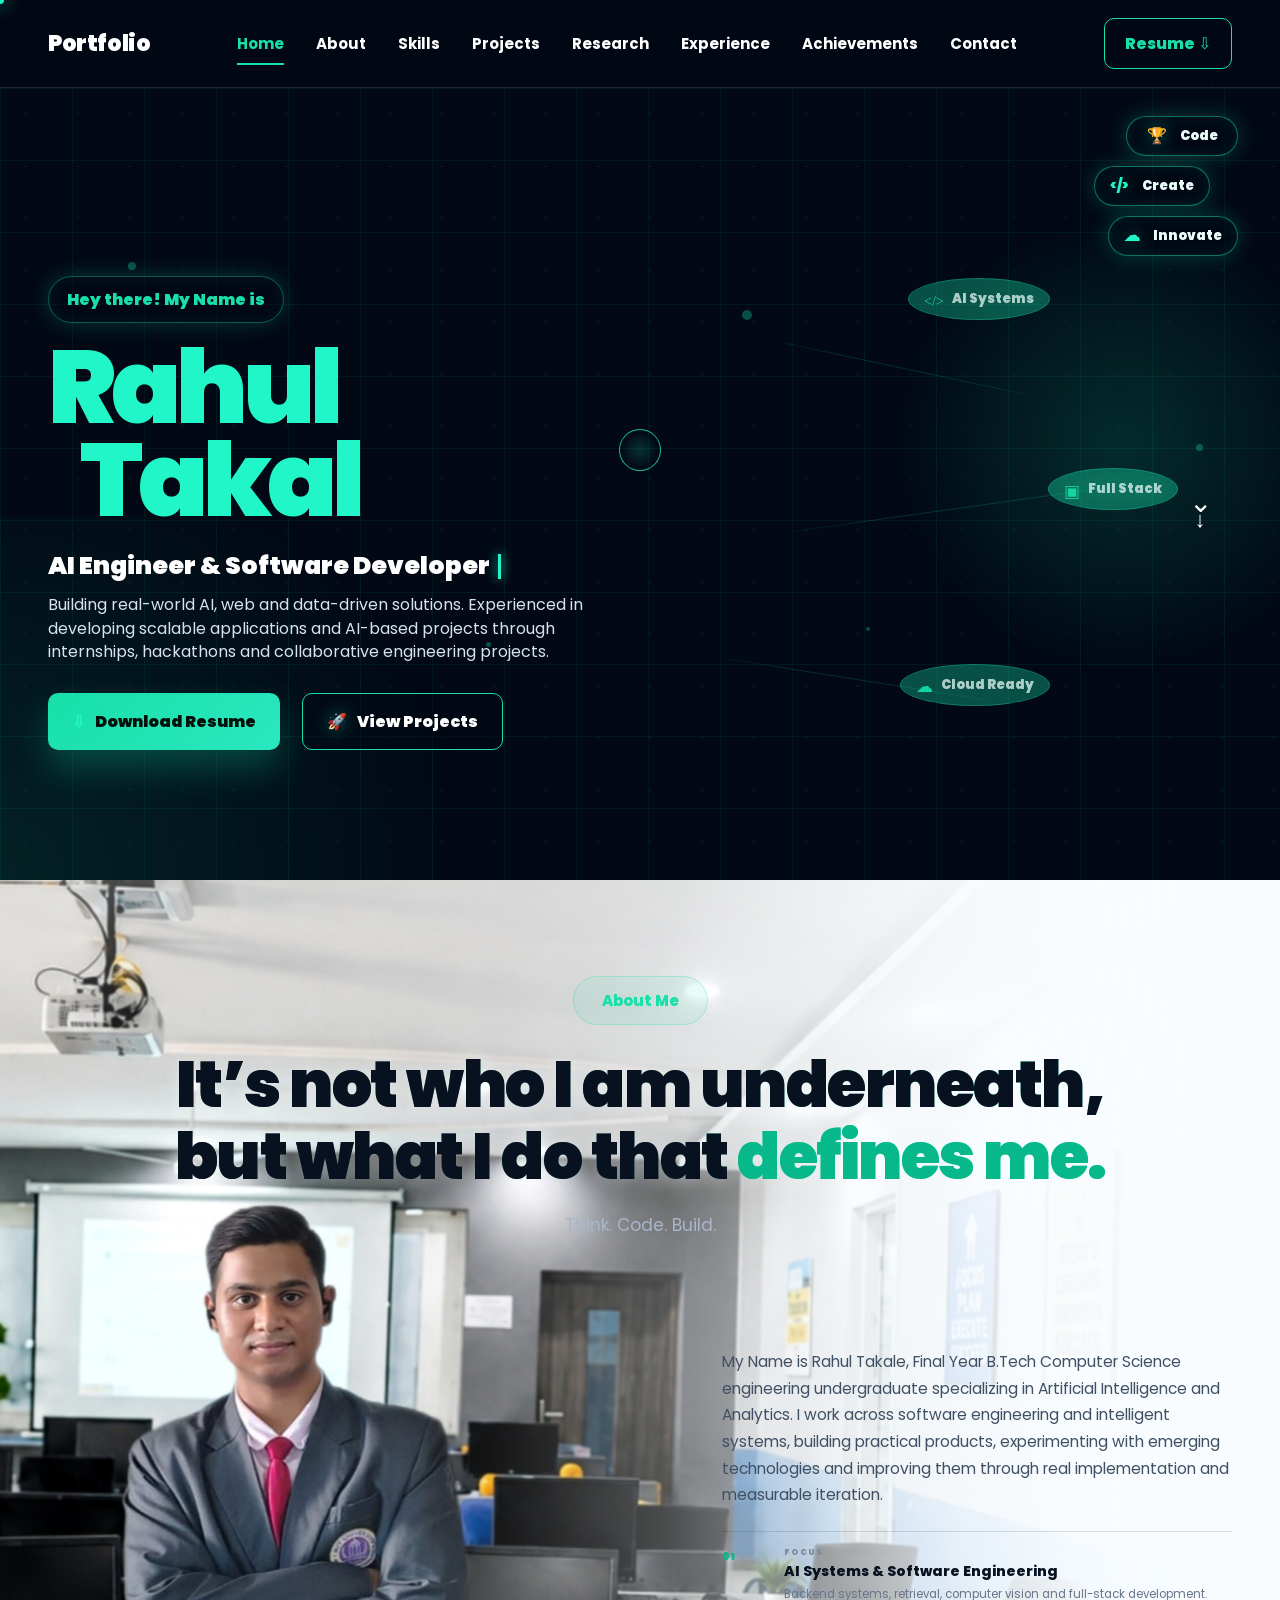
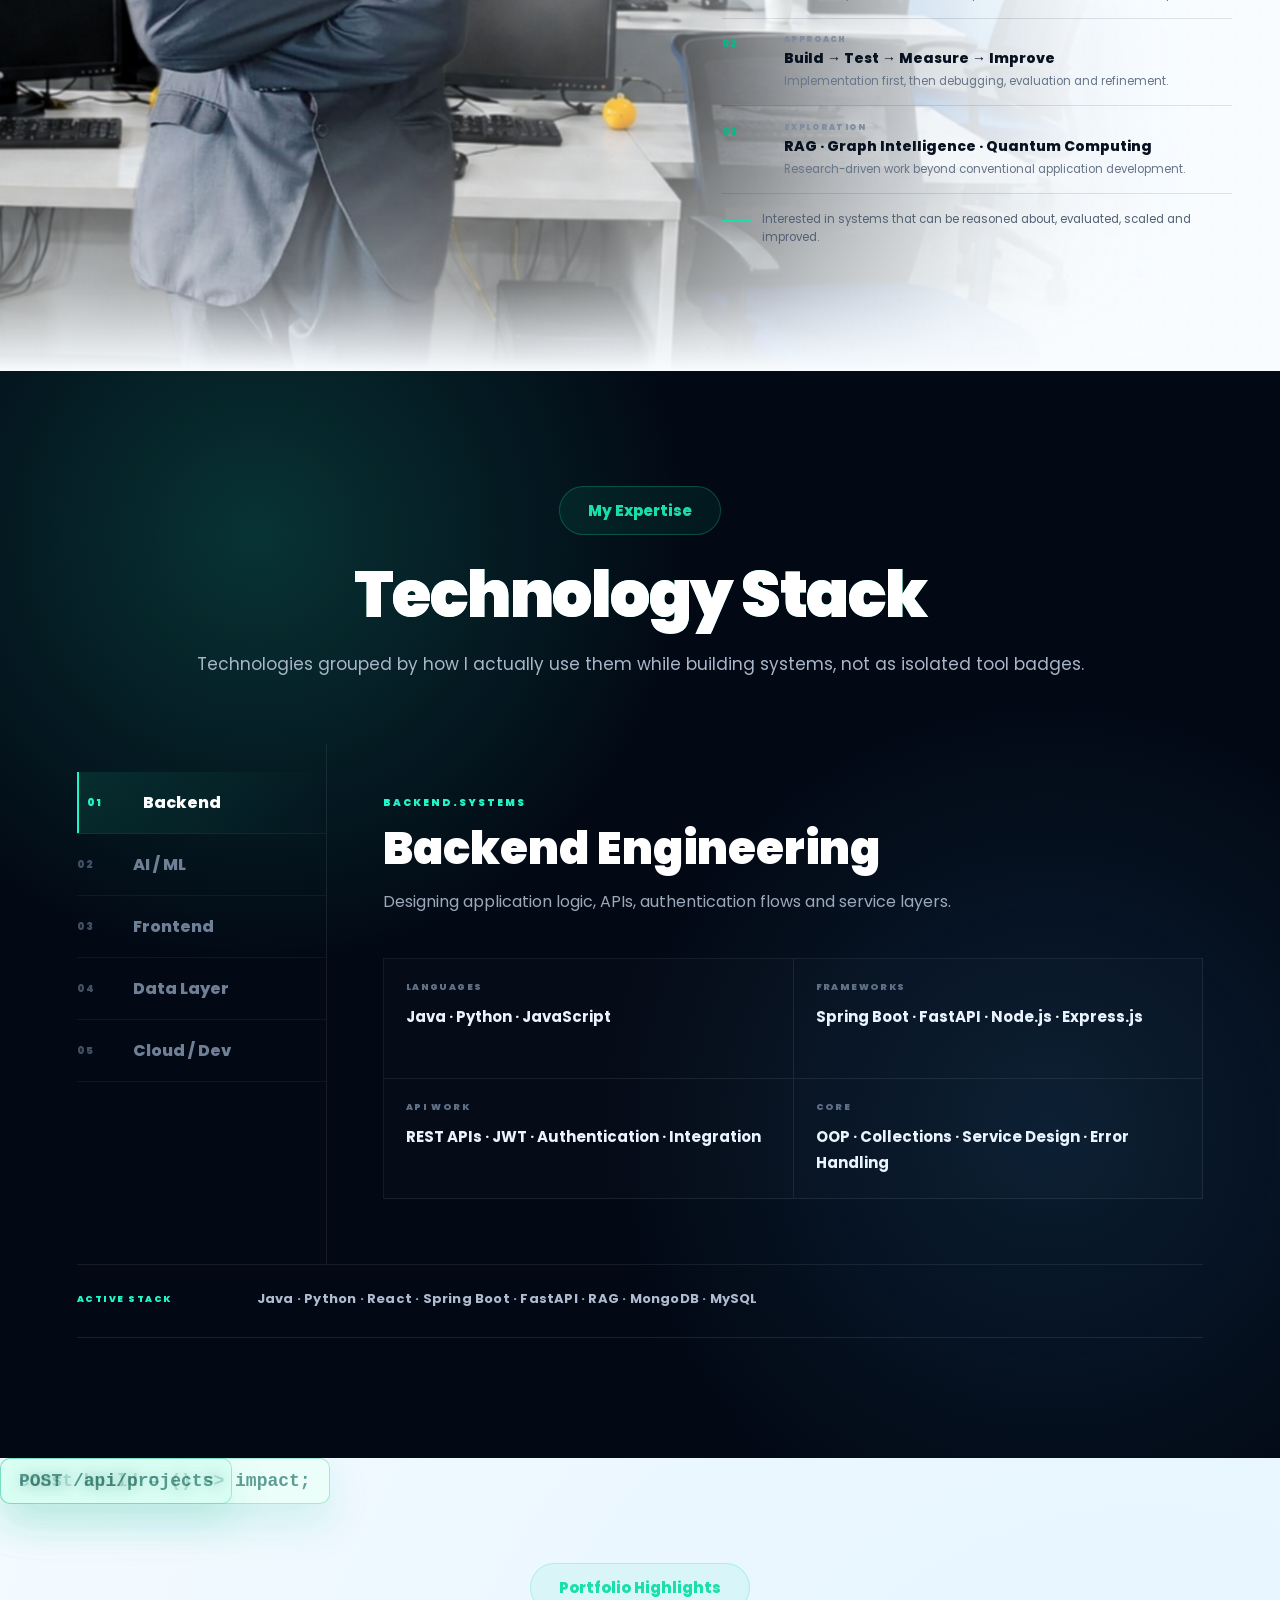
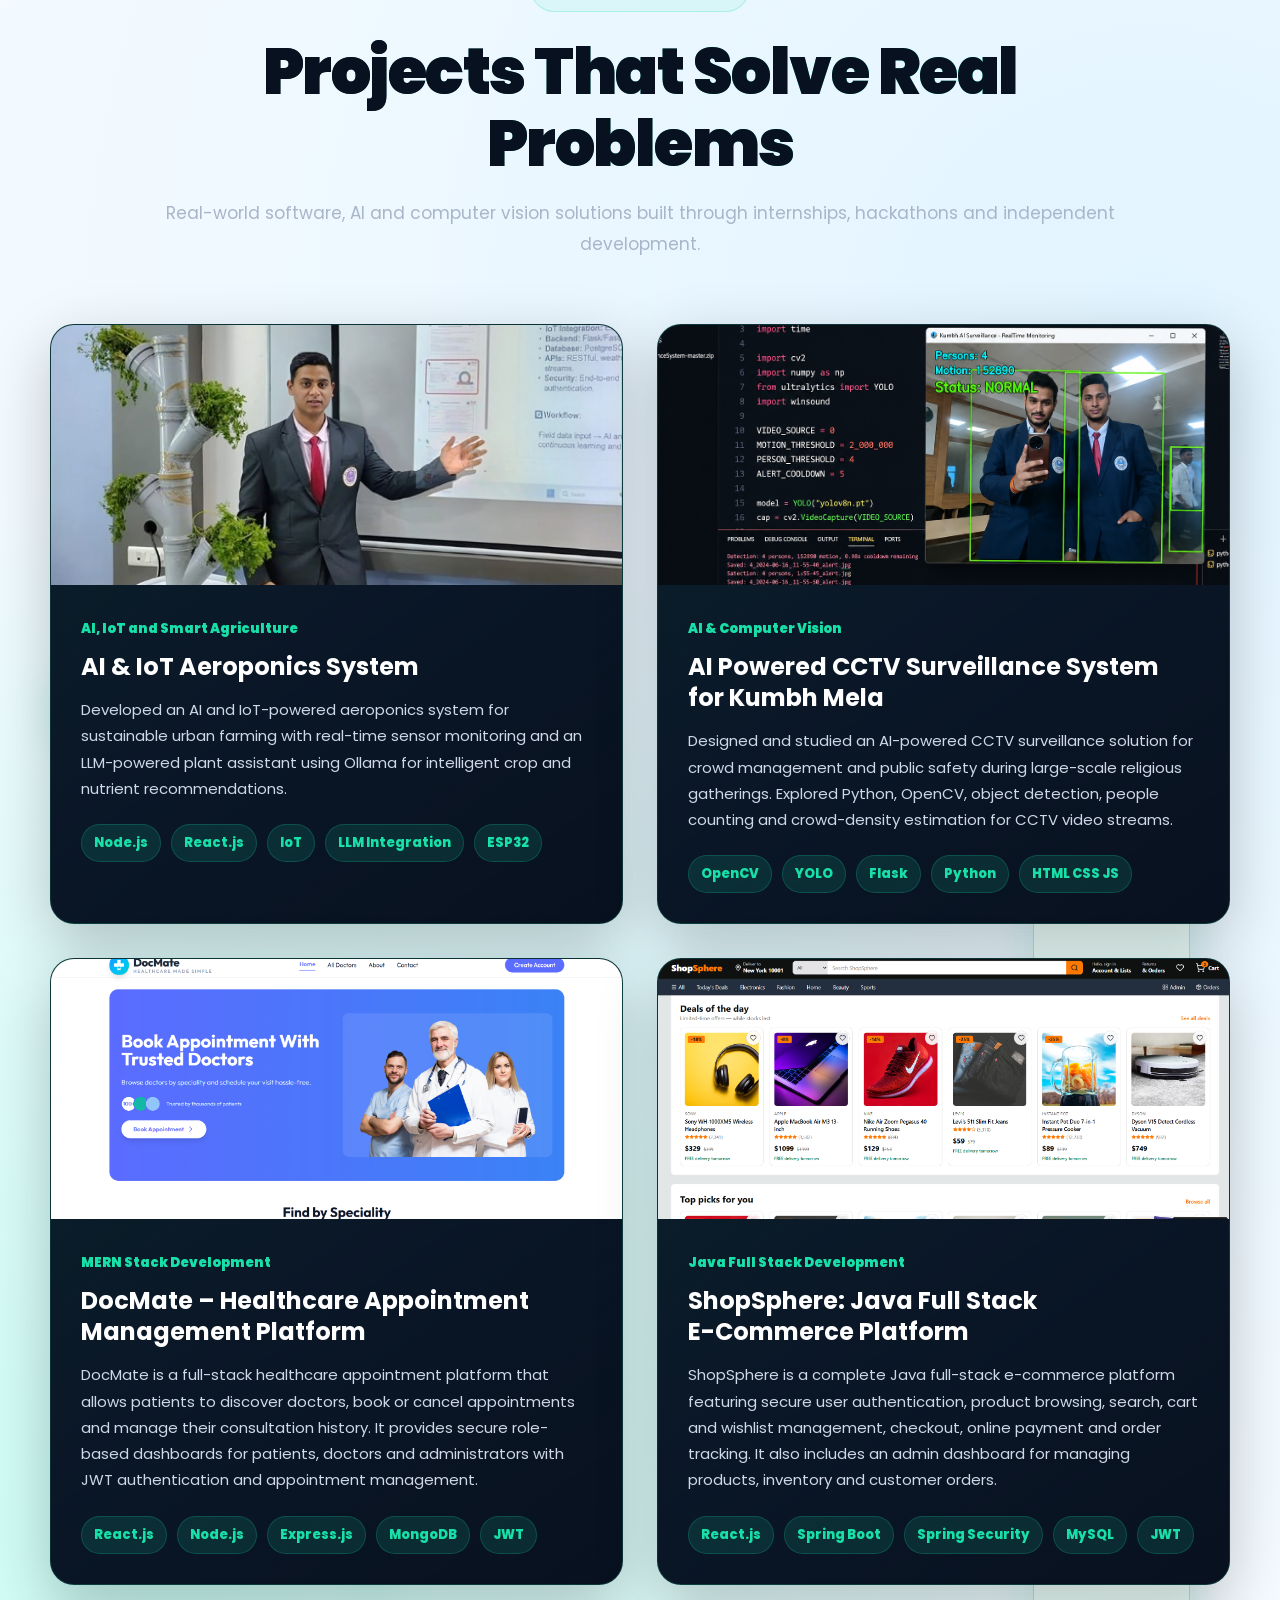
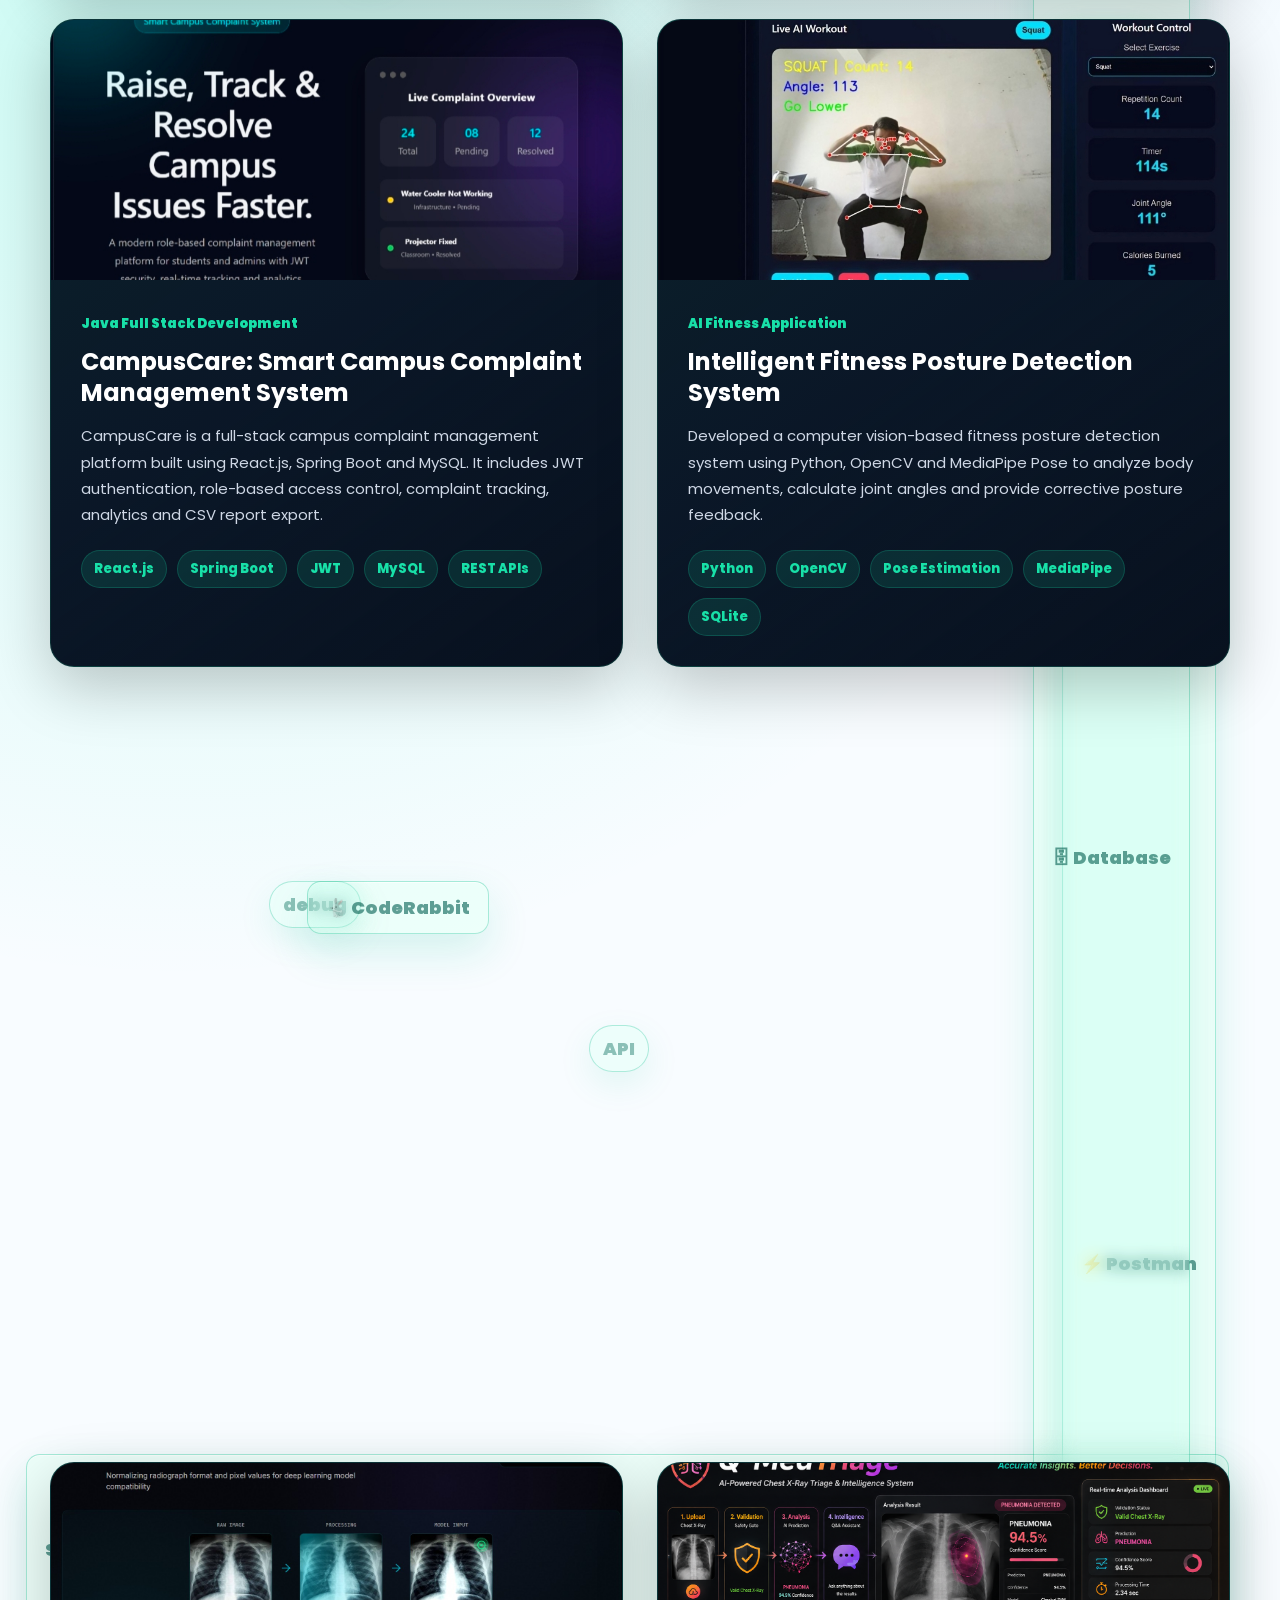
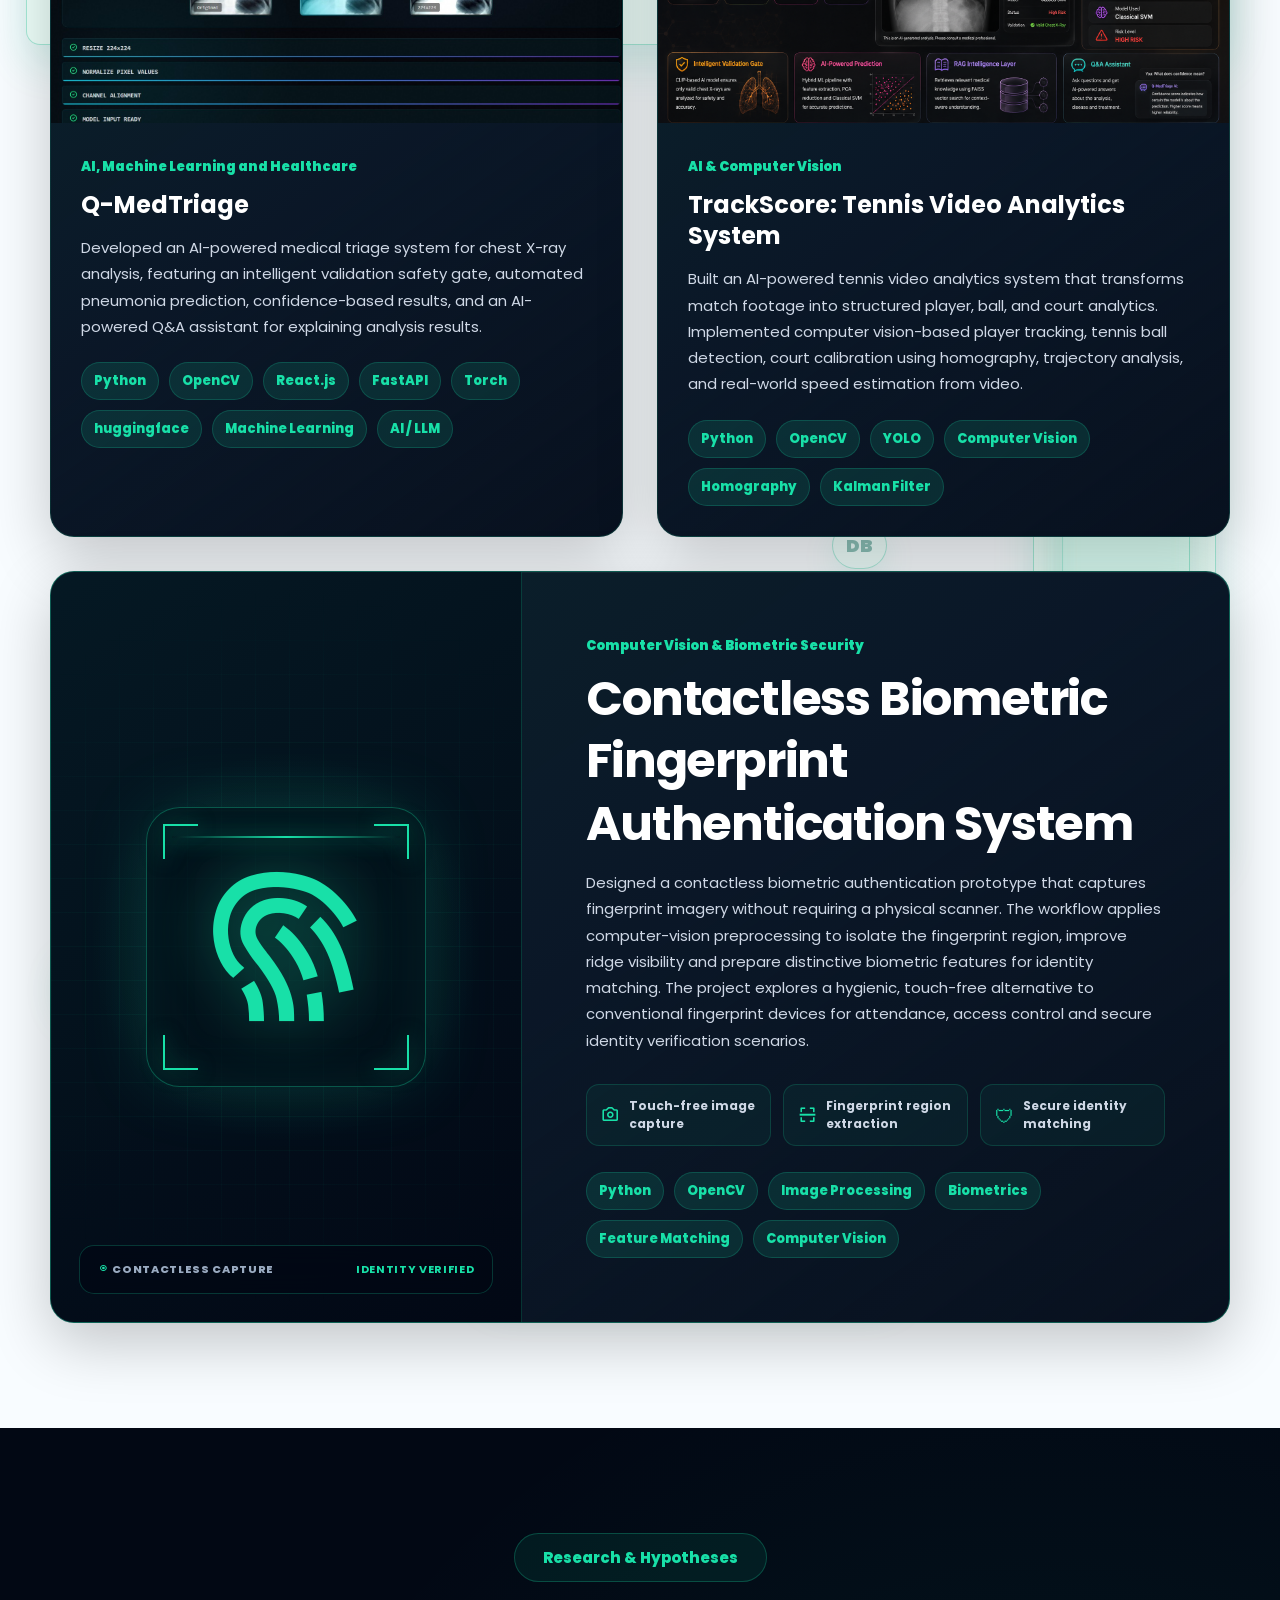
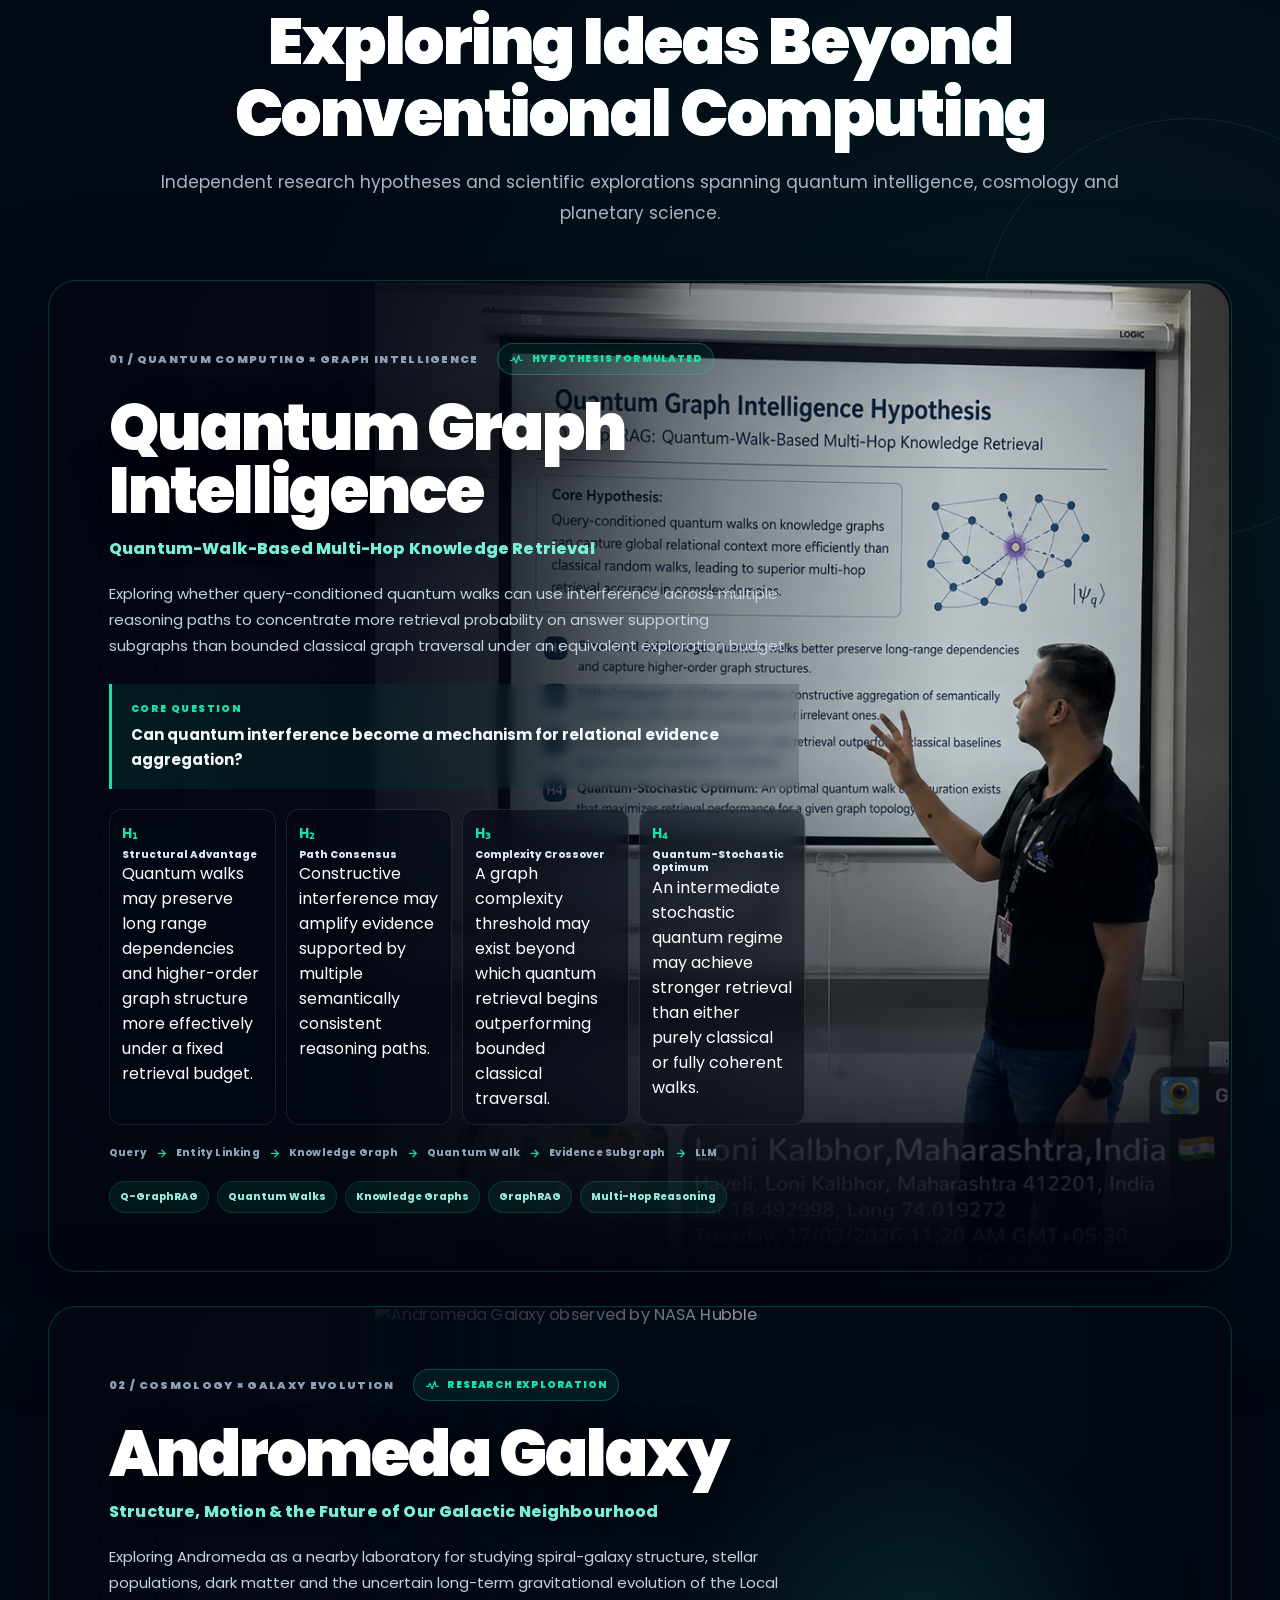
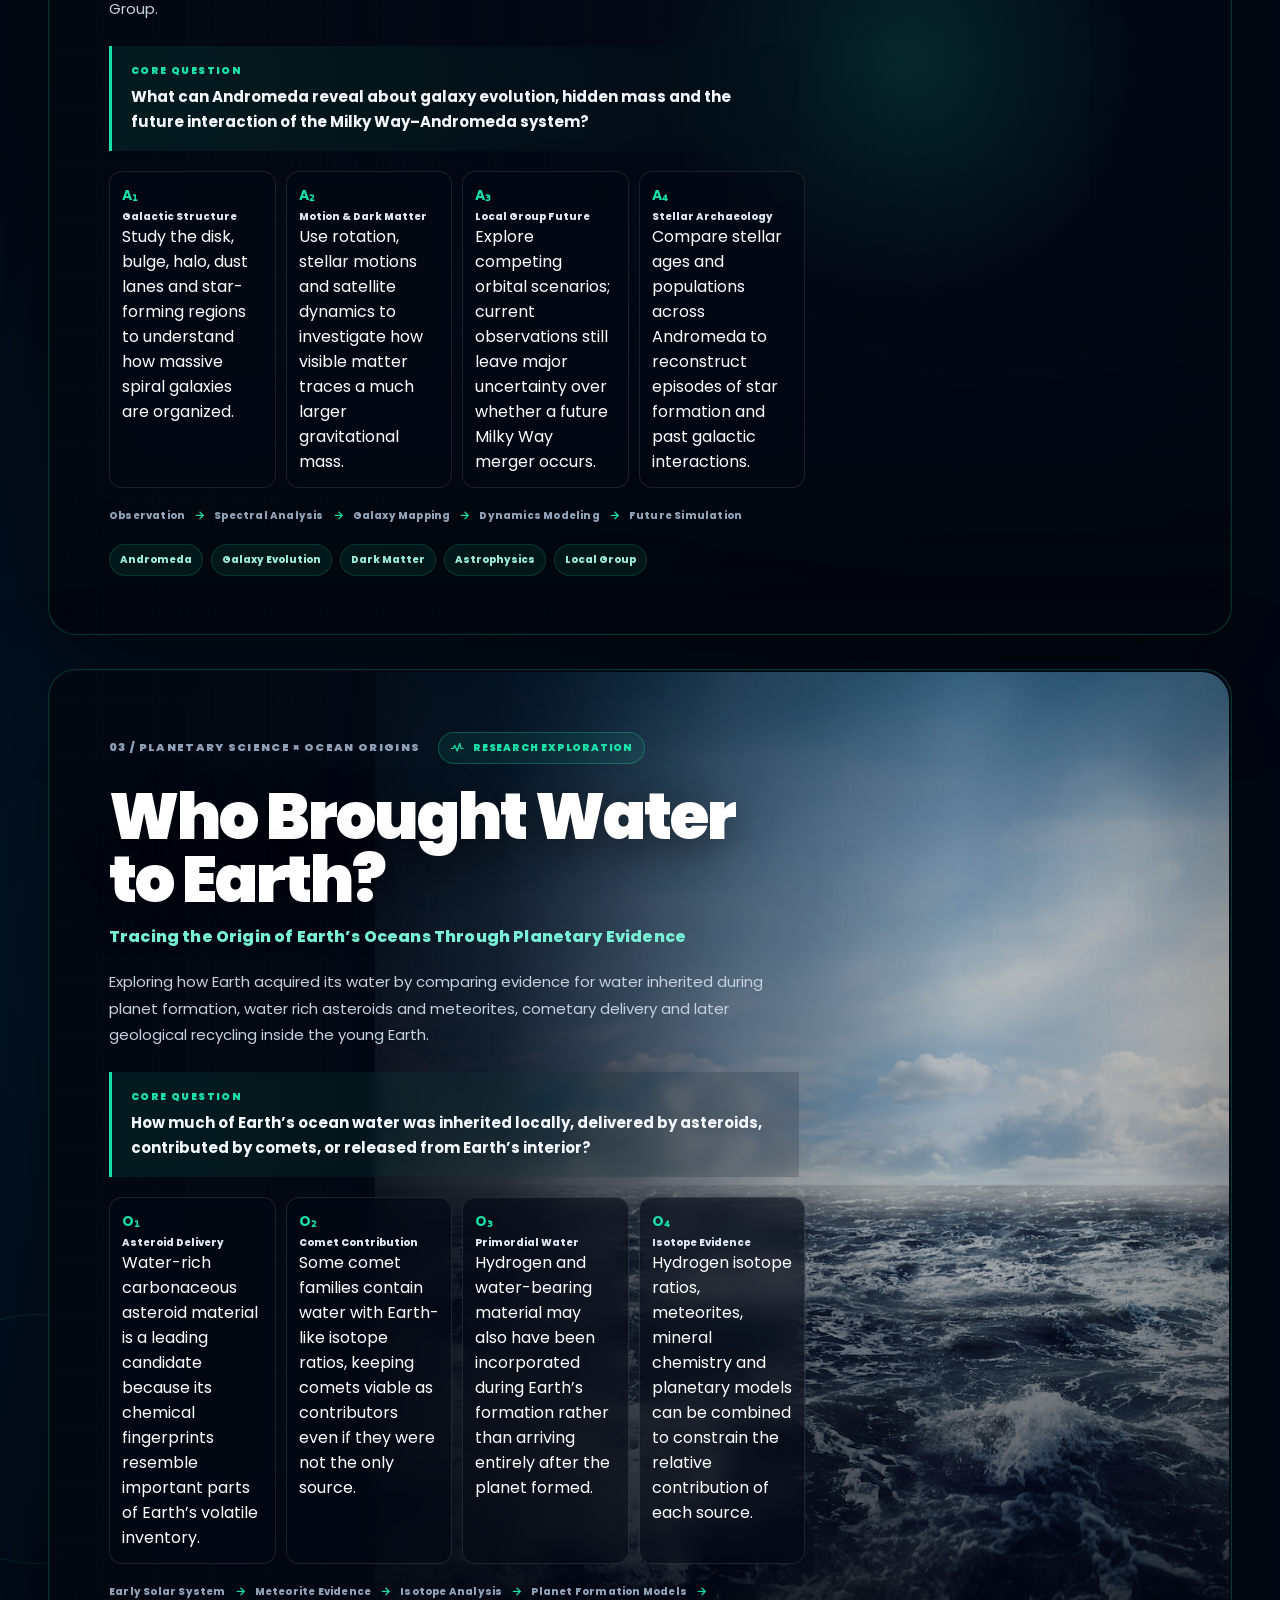
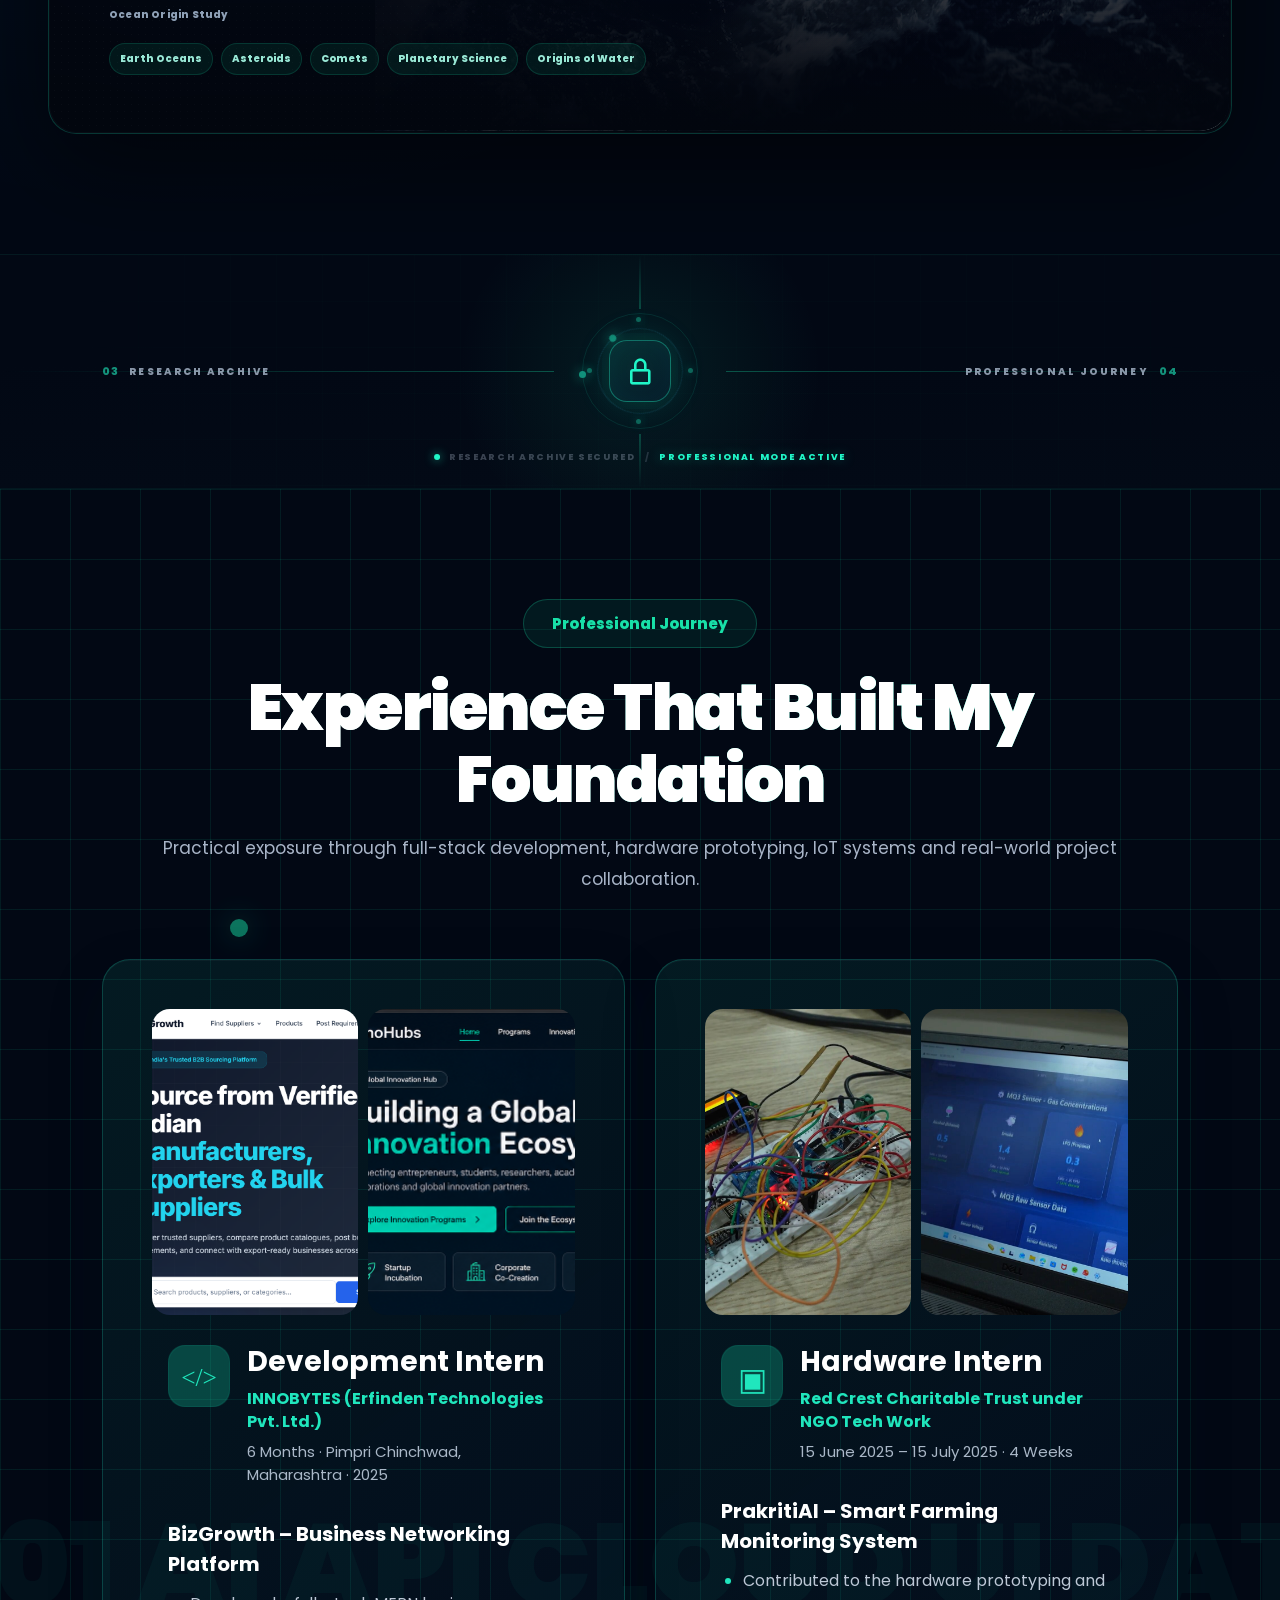
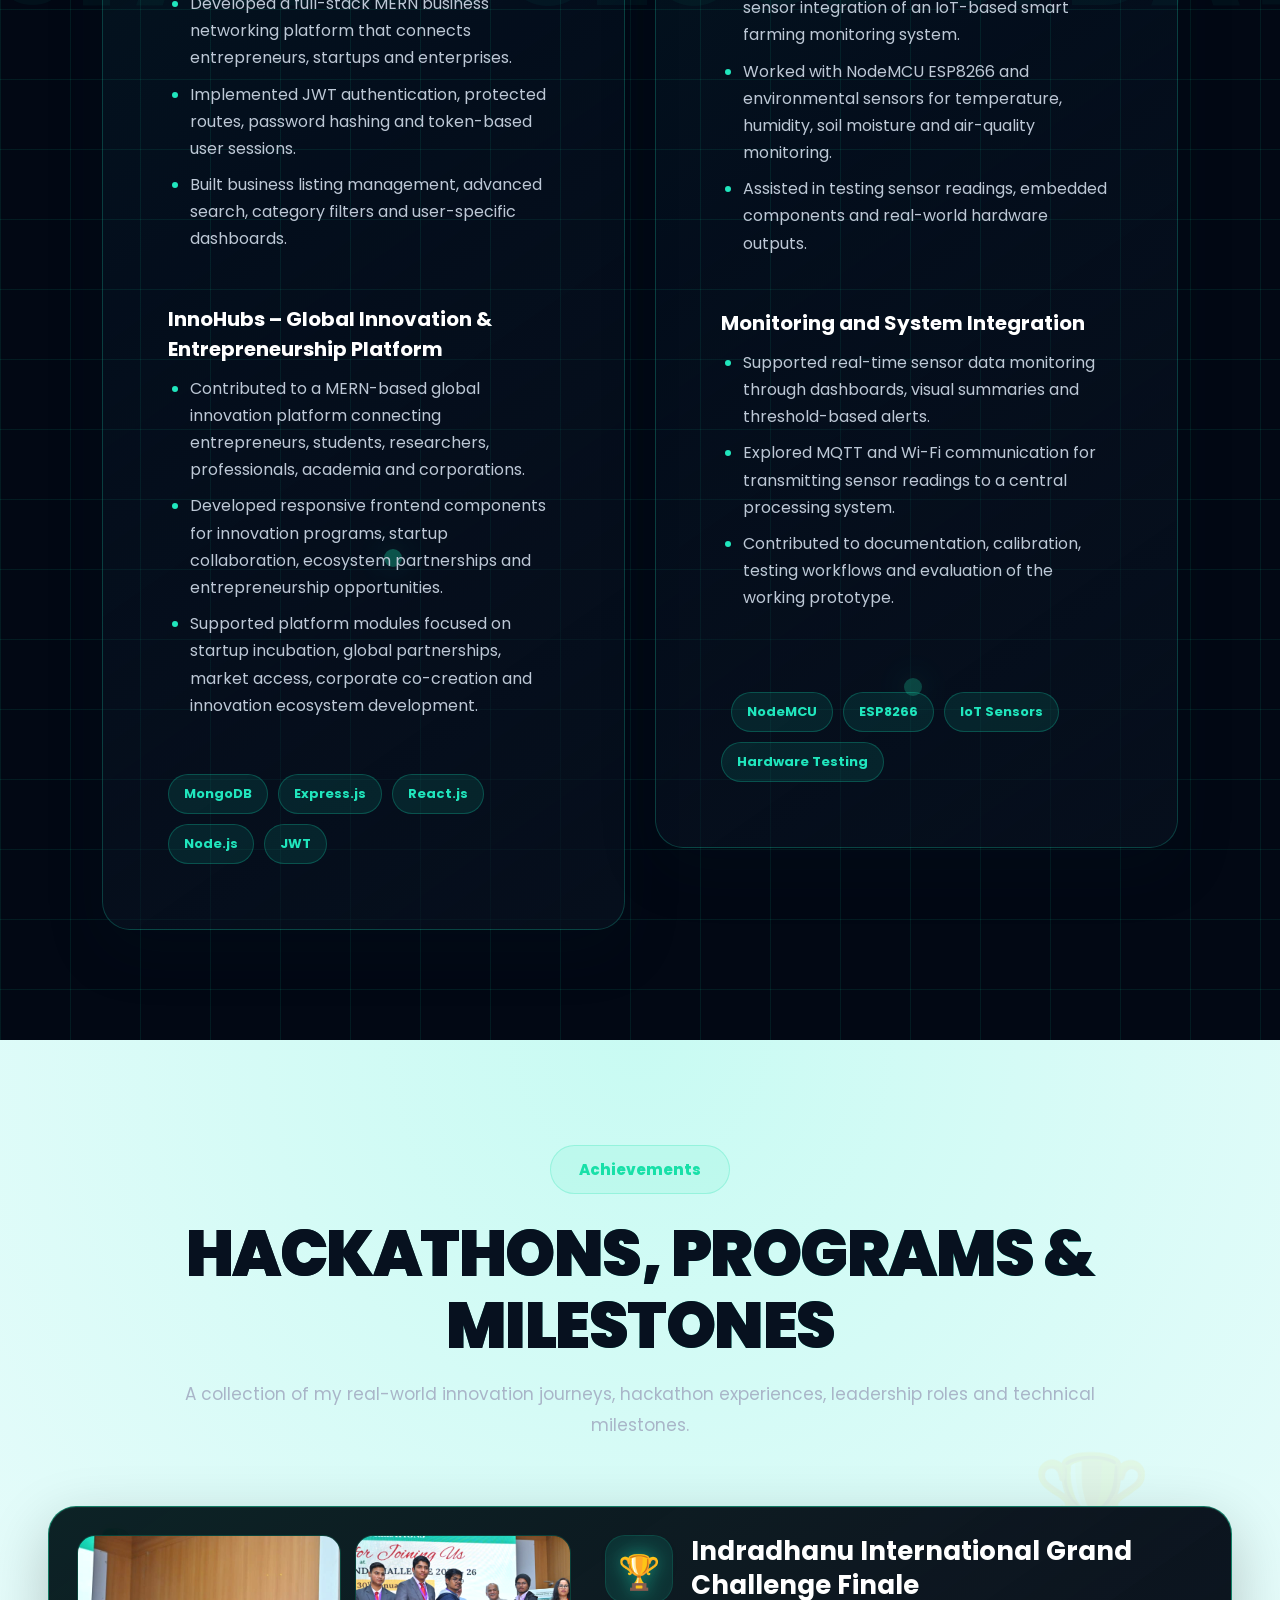
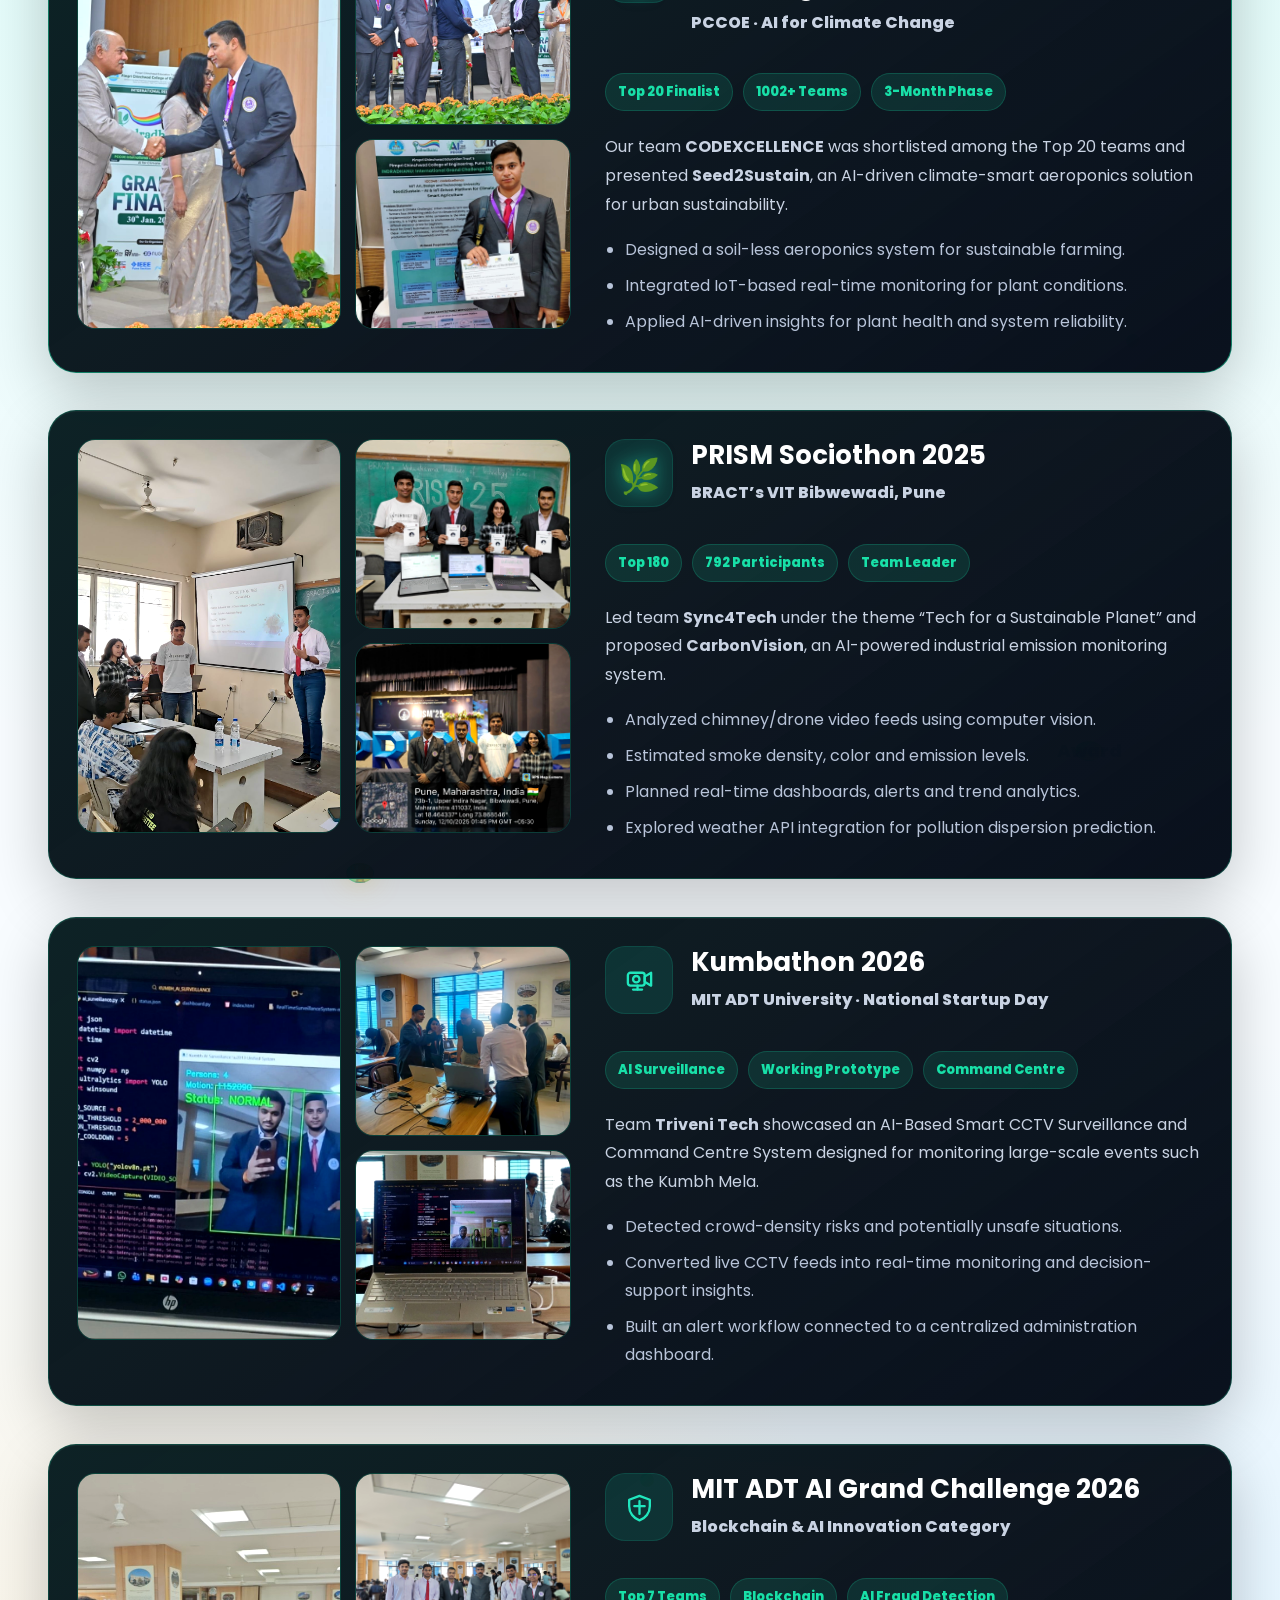
==== commit 1dcbe8f3: "Projects added and debugged" ====
--- a/index.html
+++ b/index.html
@@ -668,7 +668,7 @@
   <div class="project-img">
     <img
       alt="TrackScore Tennis Video Analytics System"
-      src="assets/img/KKK.jpg"
+      src="assets/img/bfe709cc-386b-4ec7-852e-52164d384609.png"
     />
   </div>
 
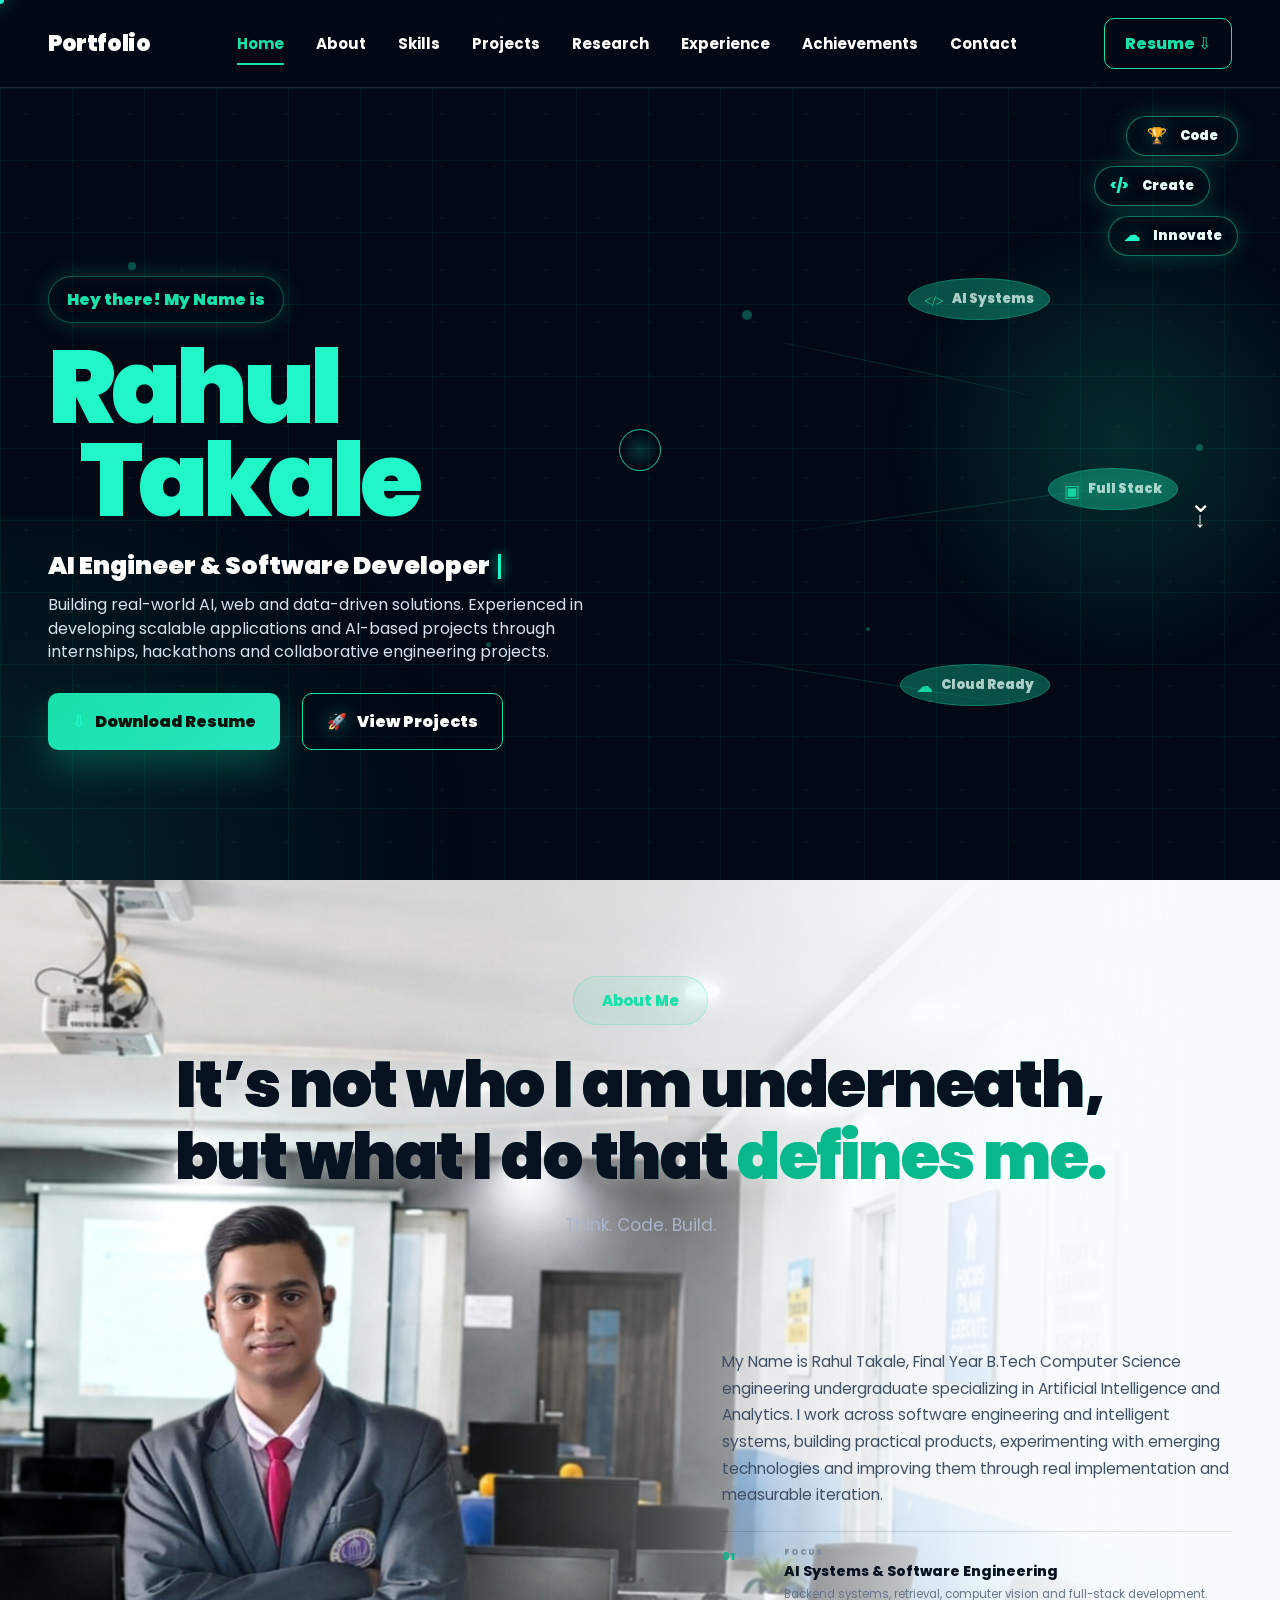
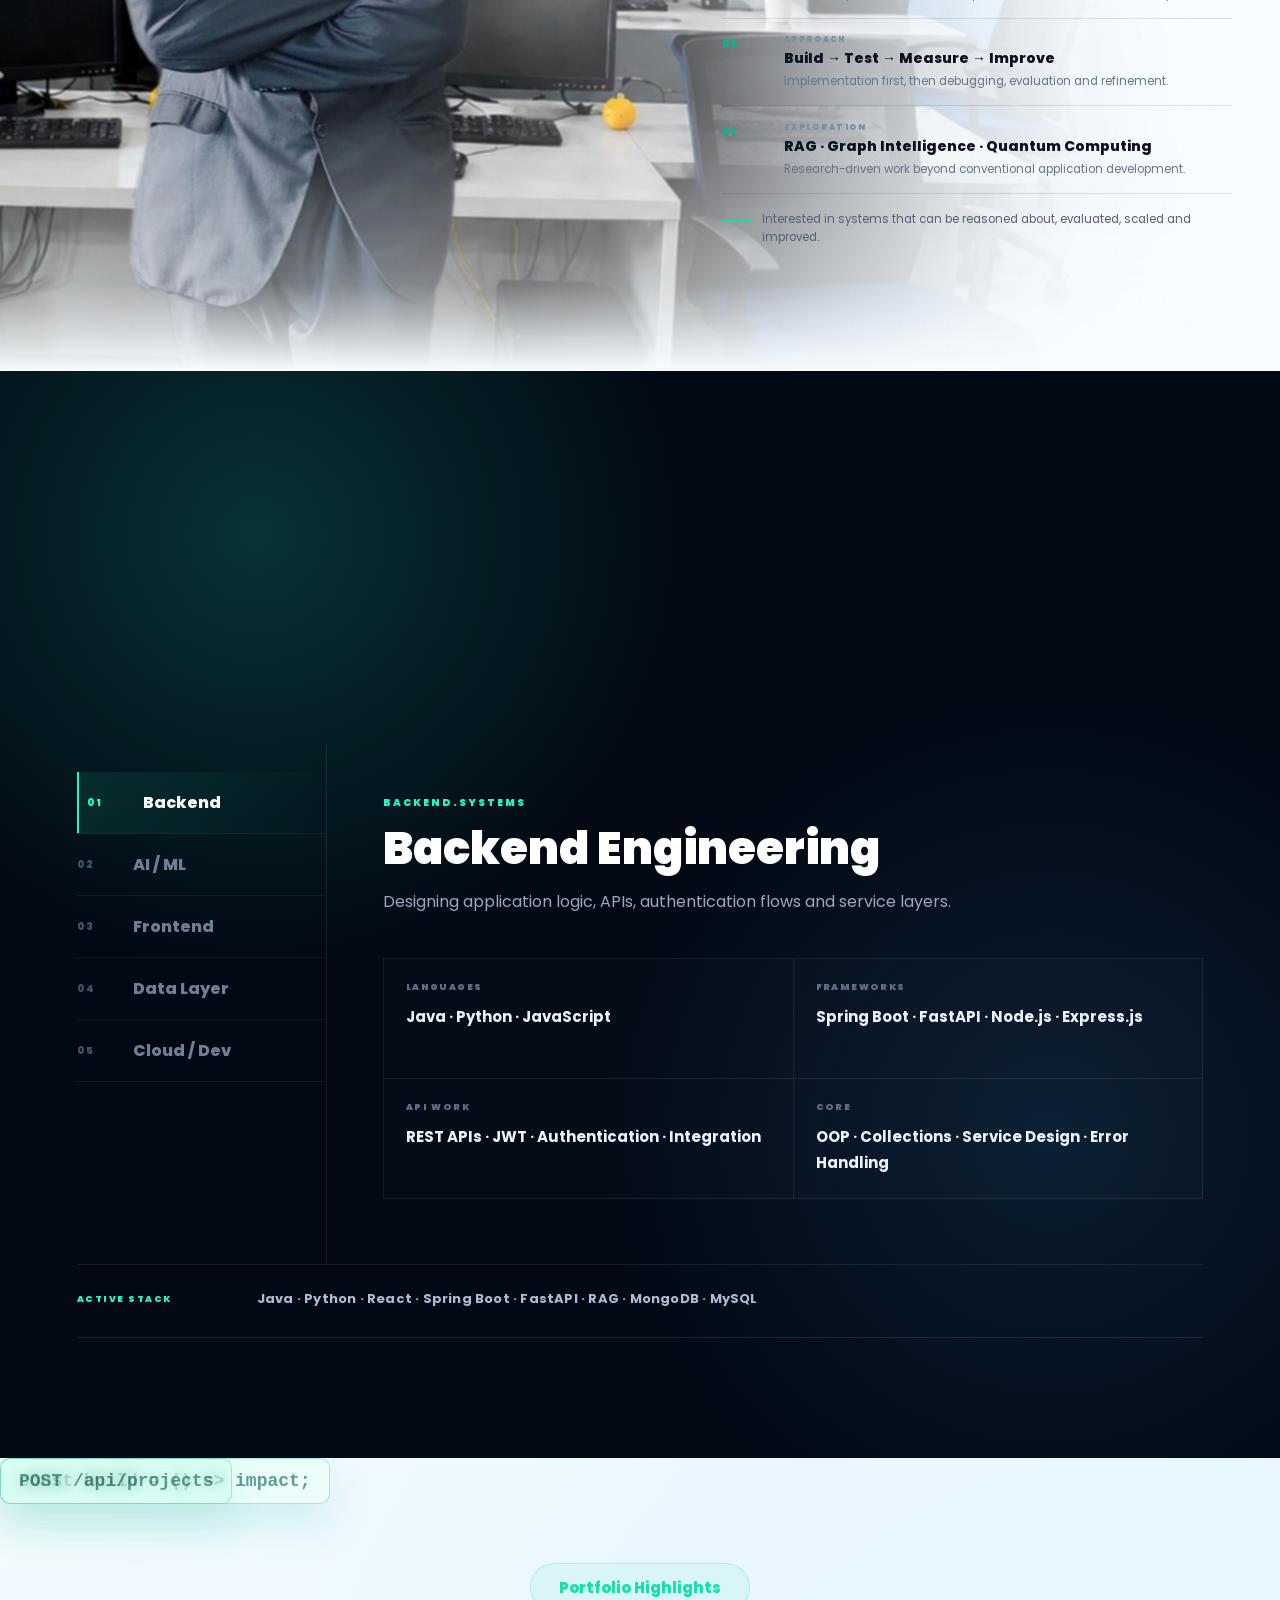
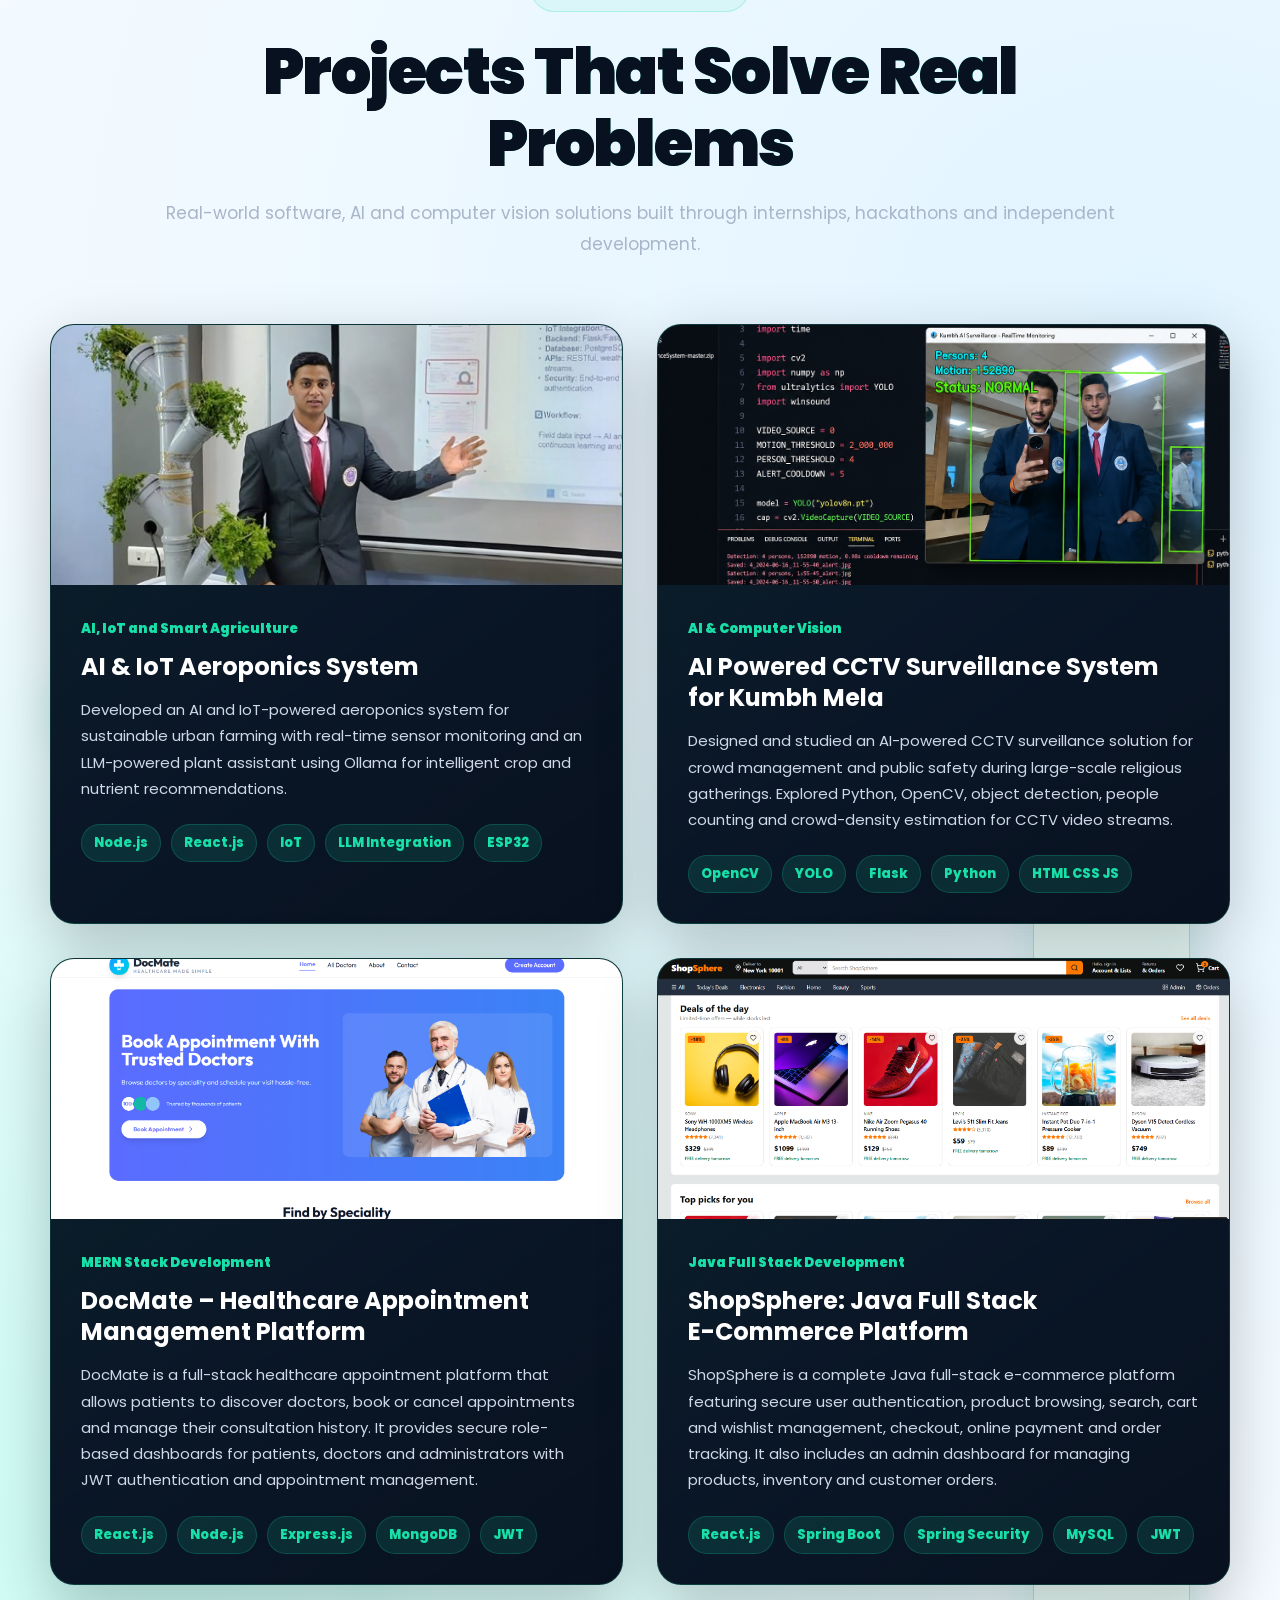
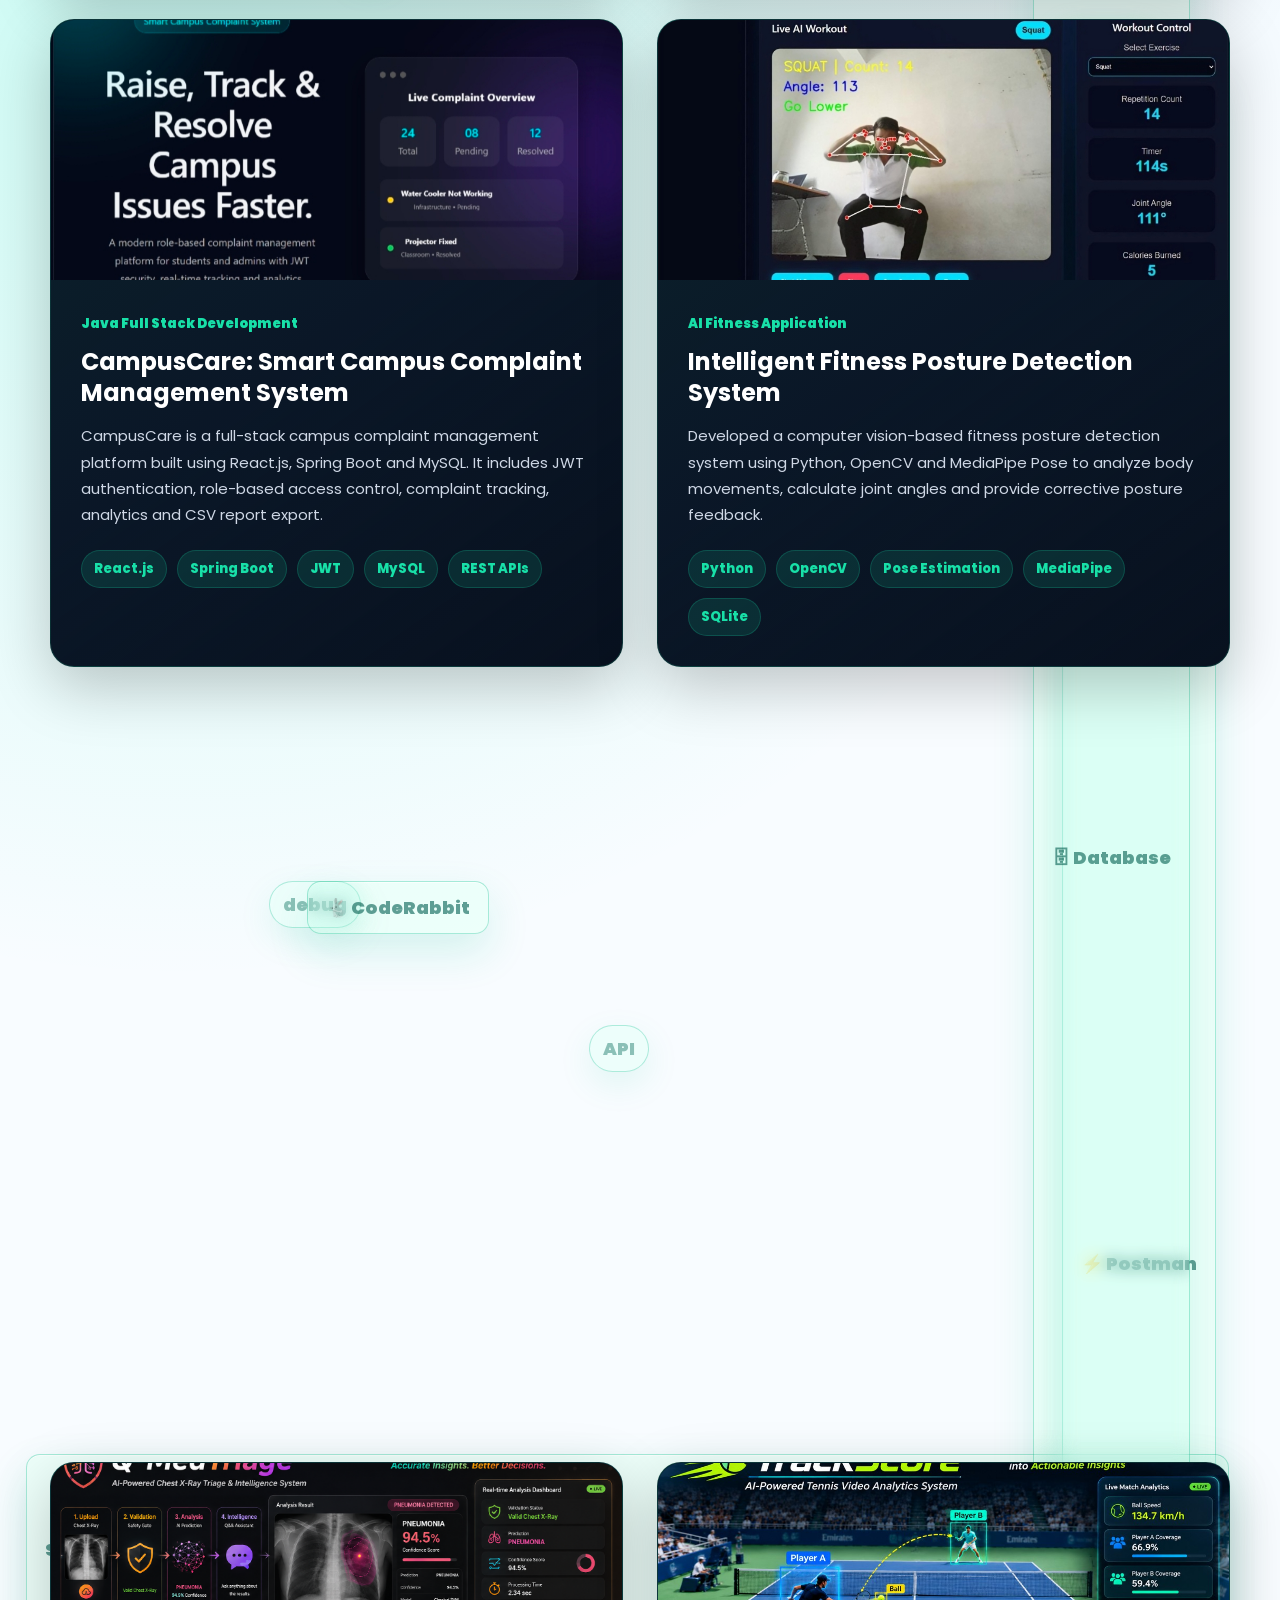
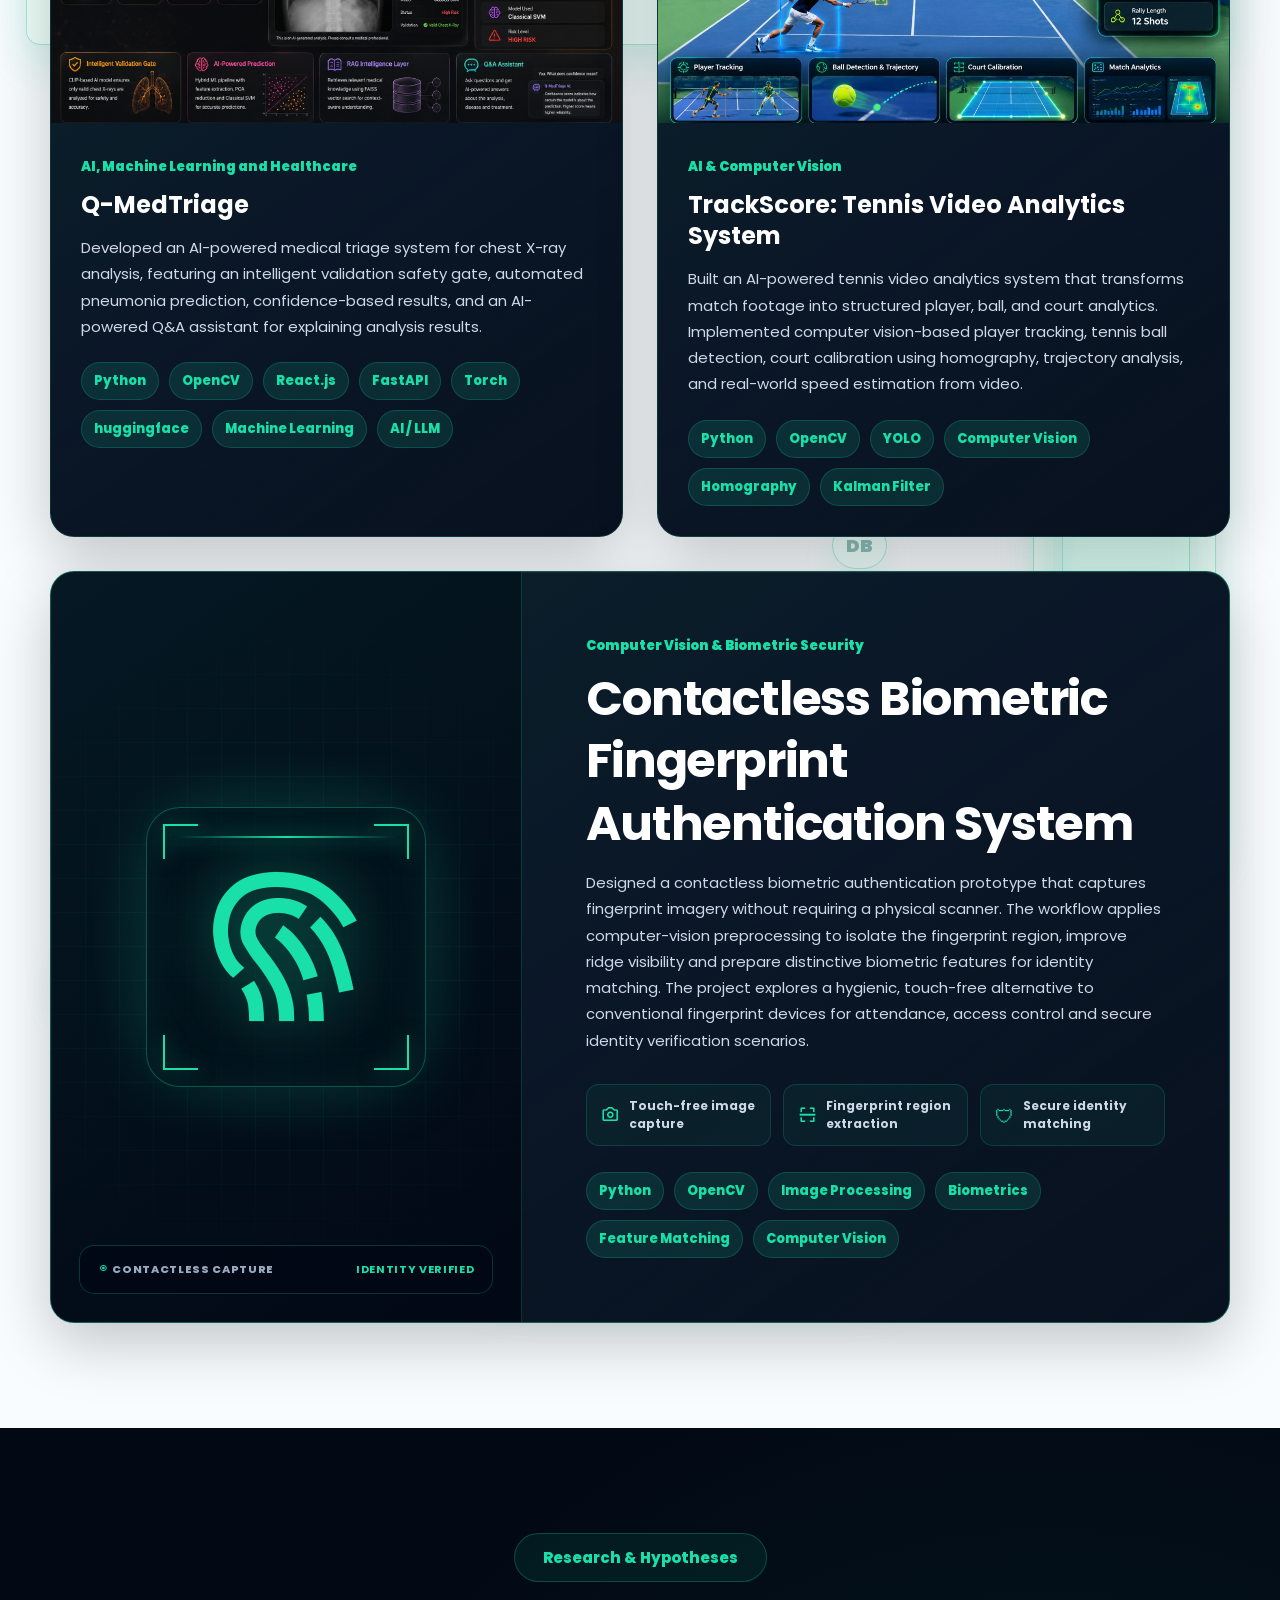
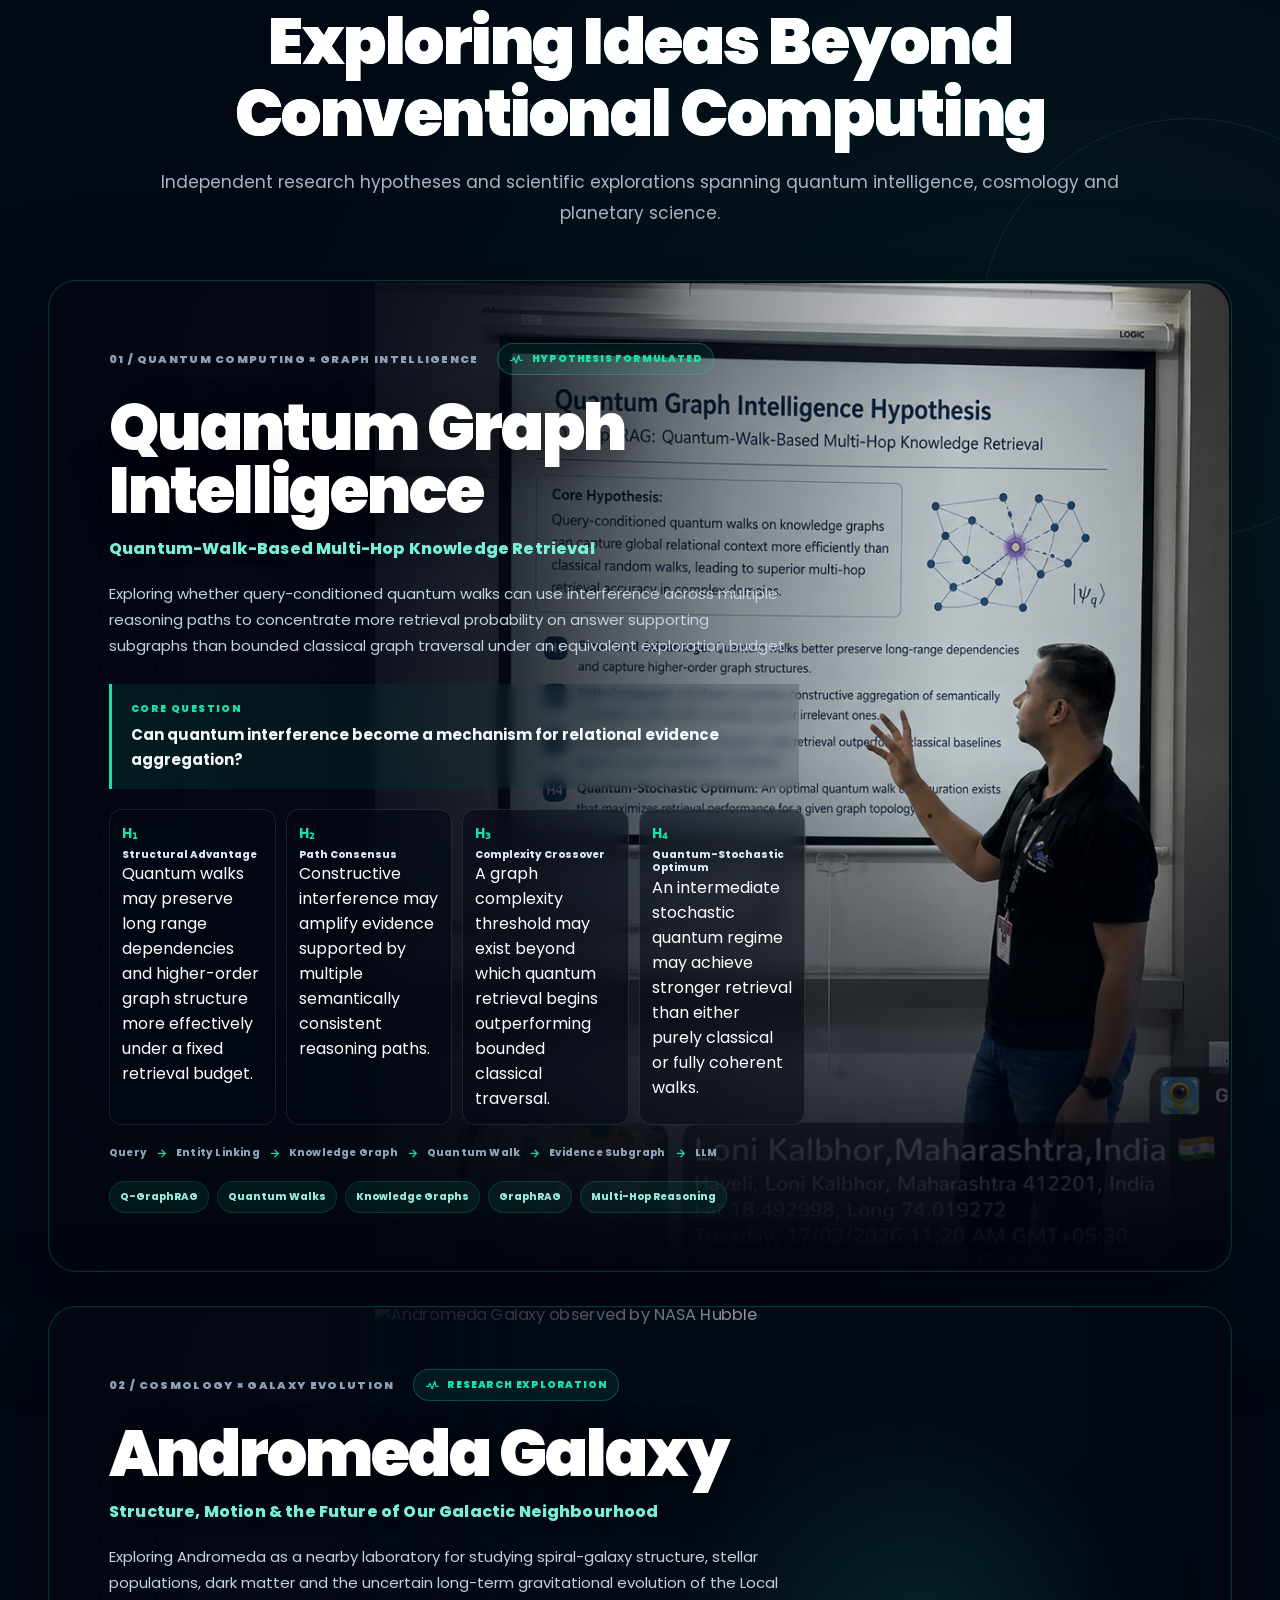
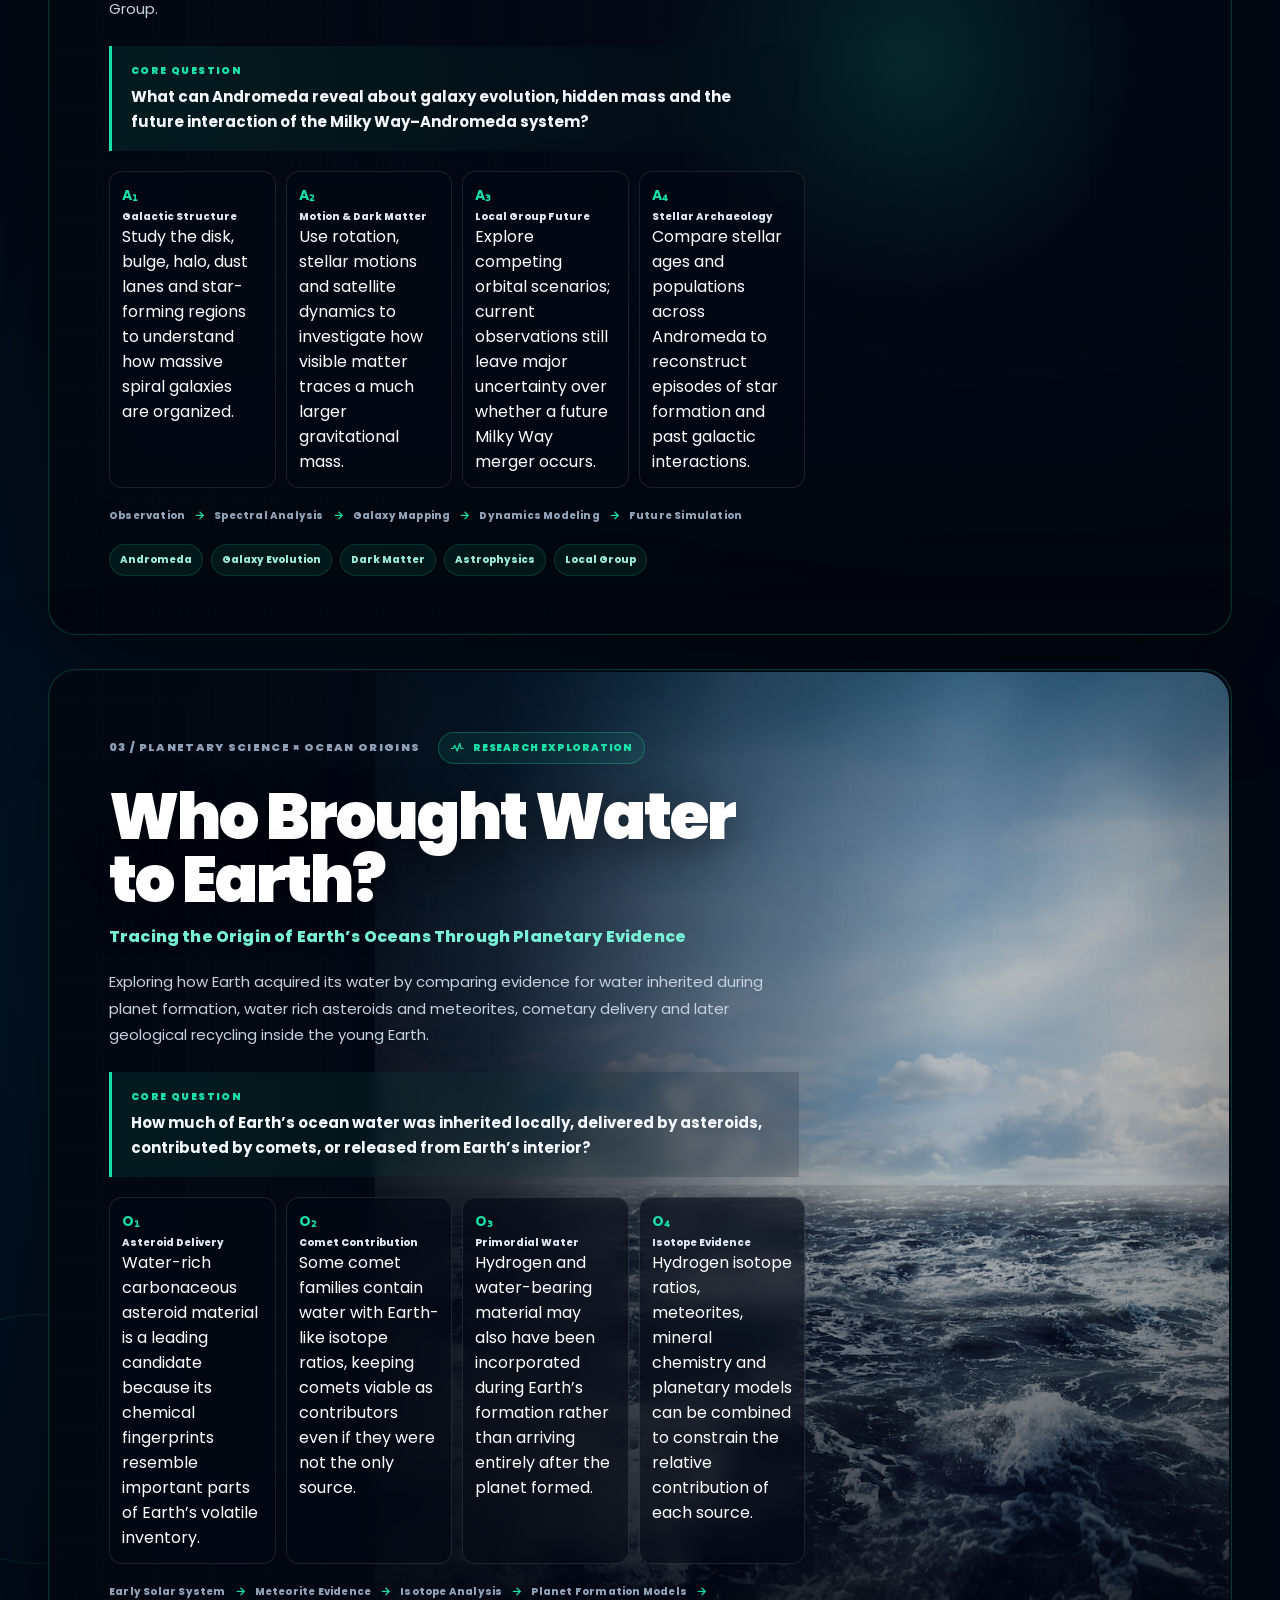
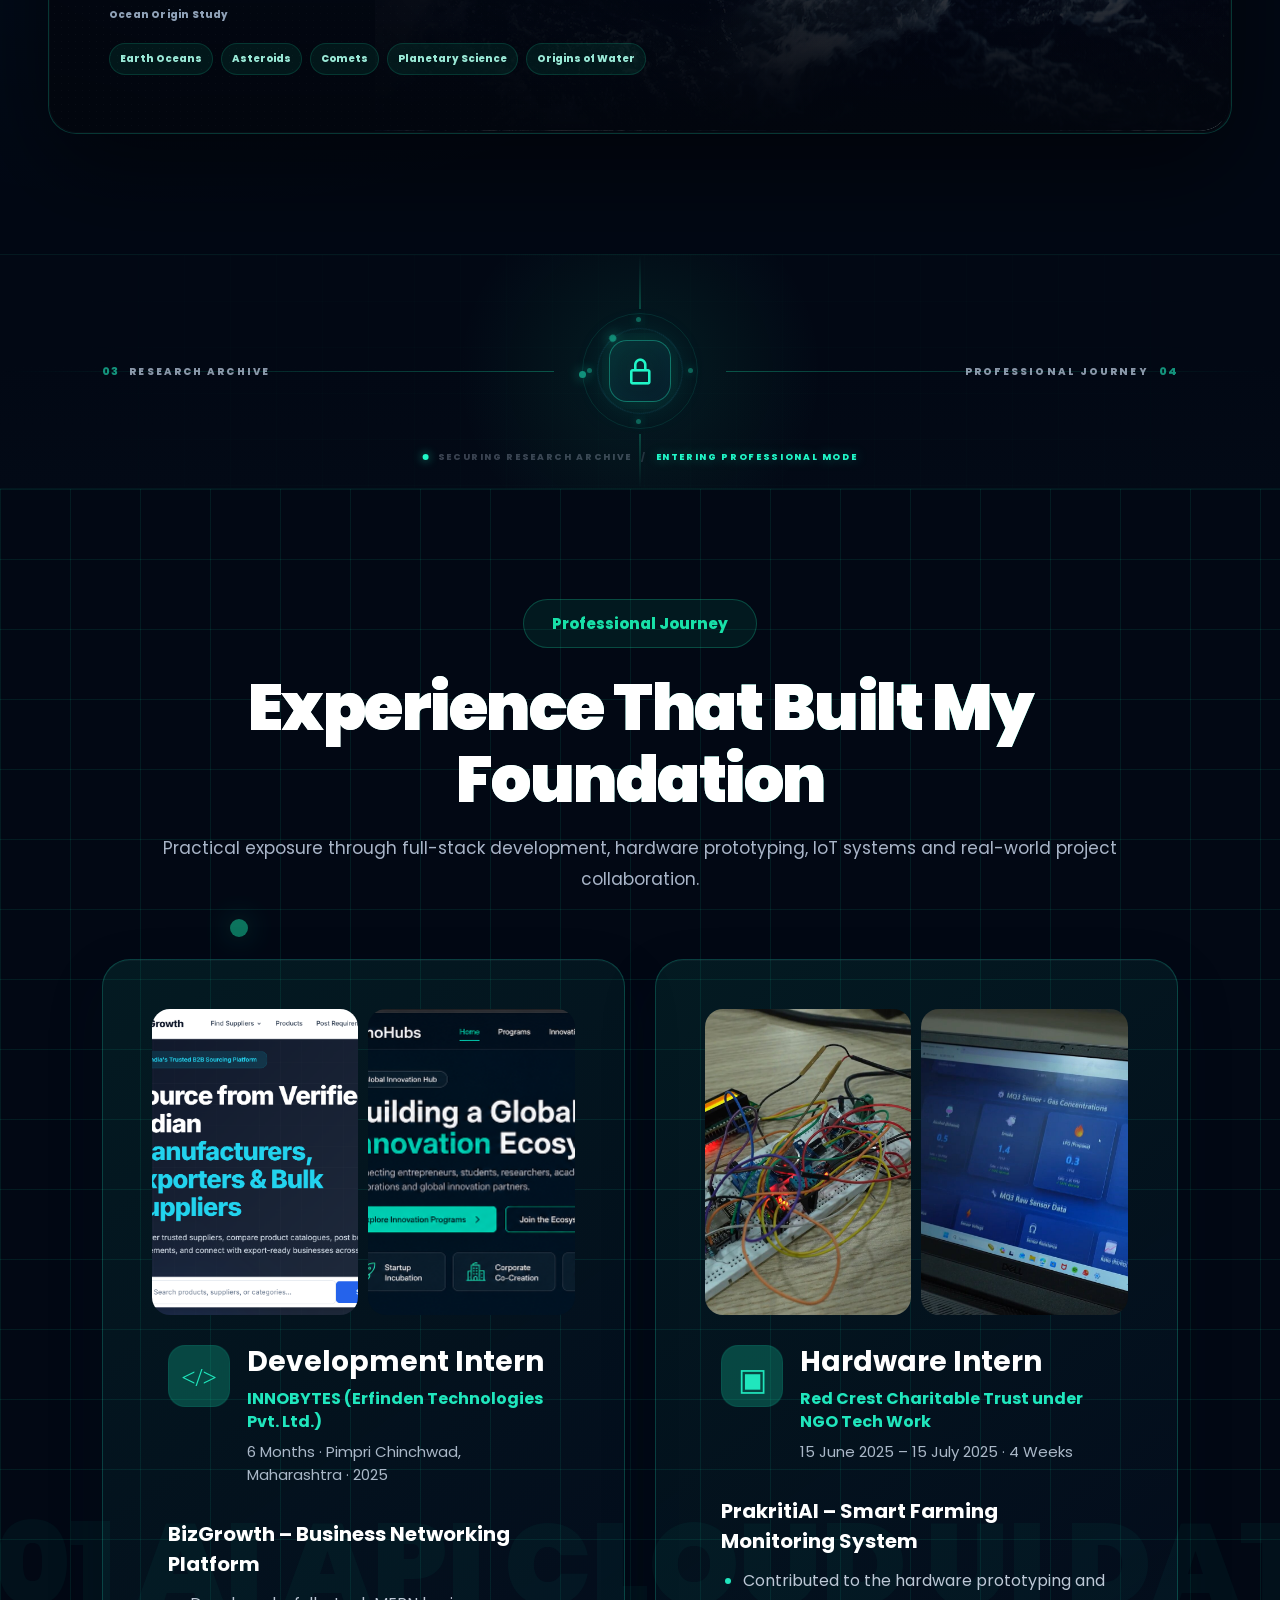
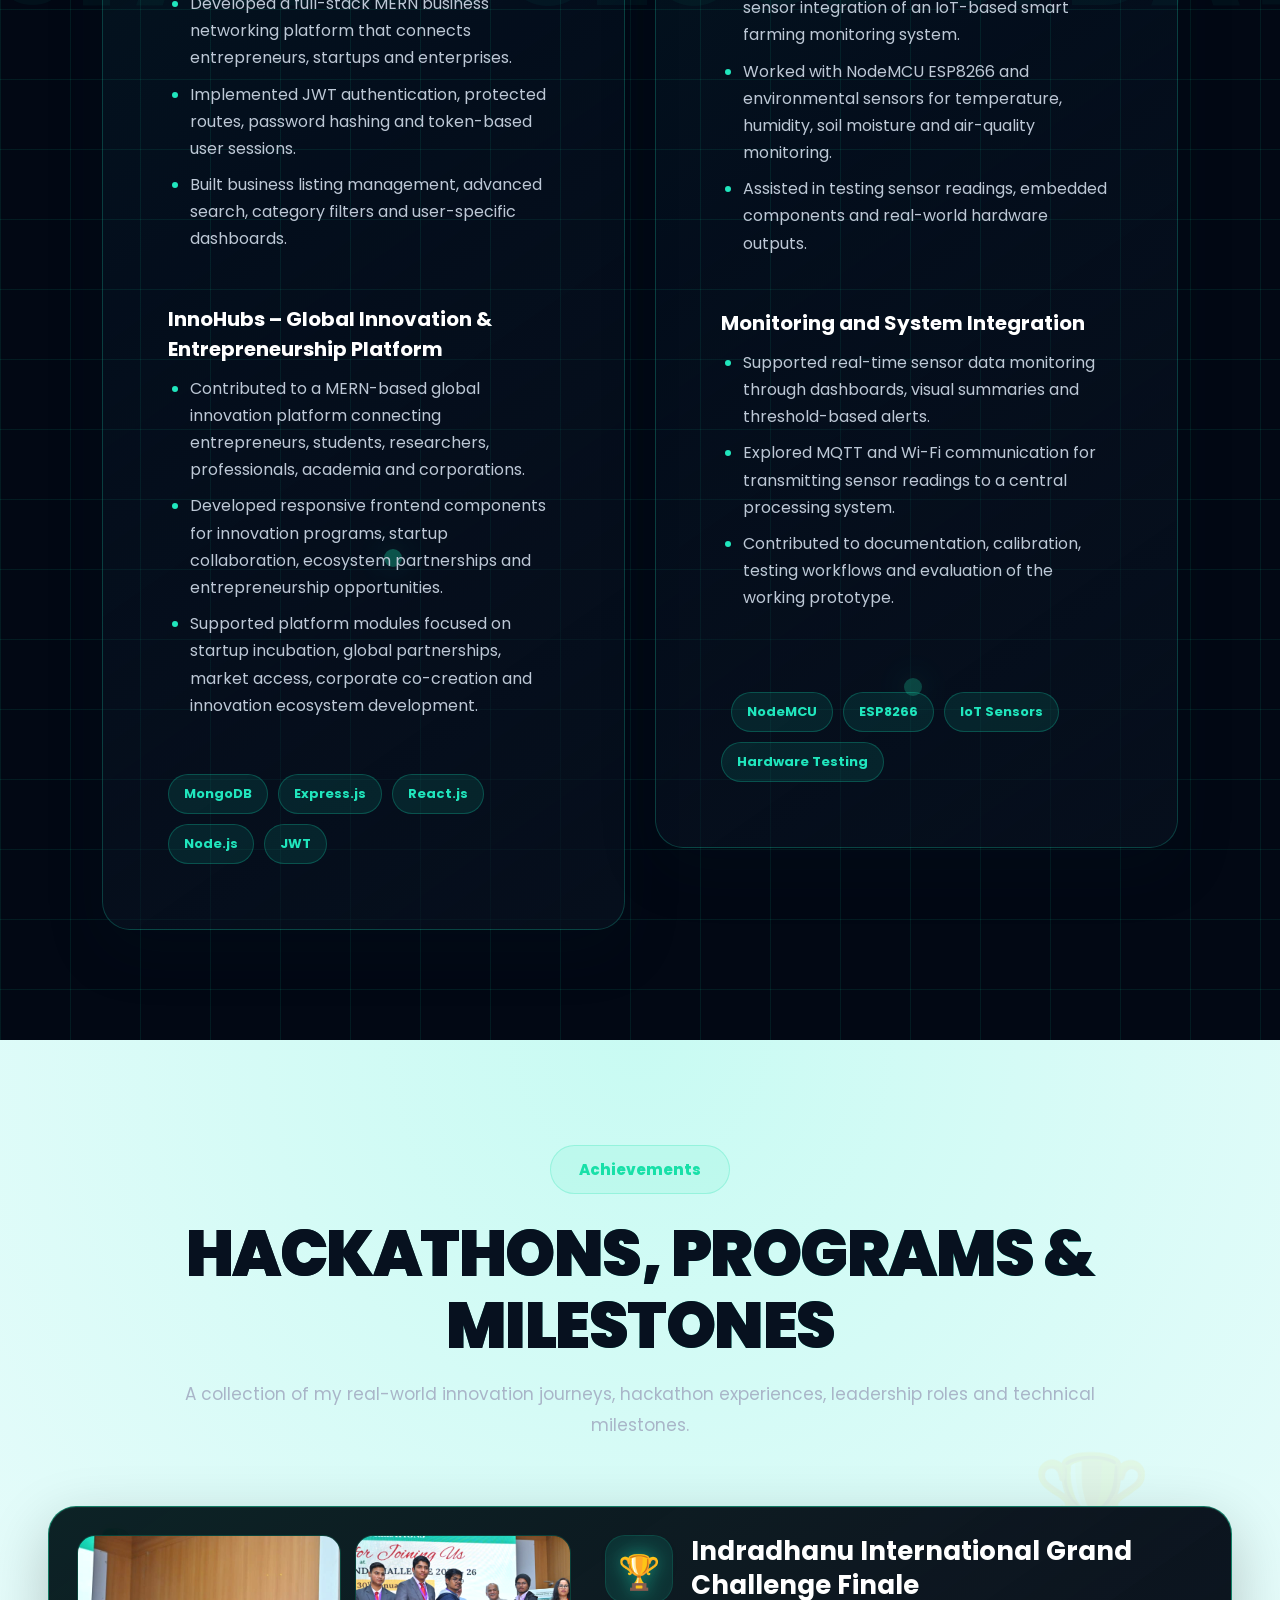
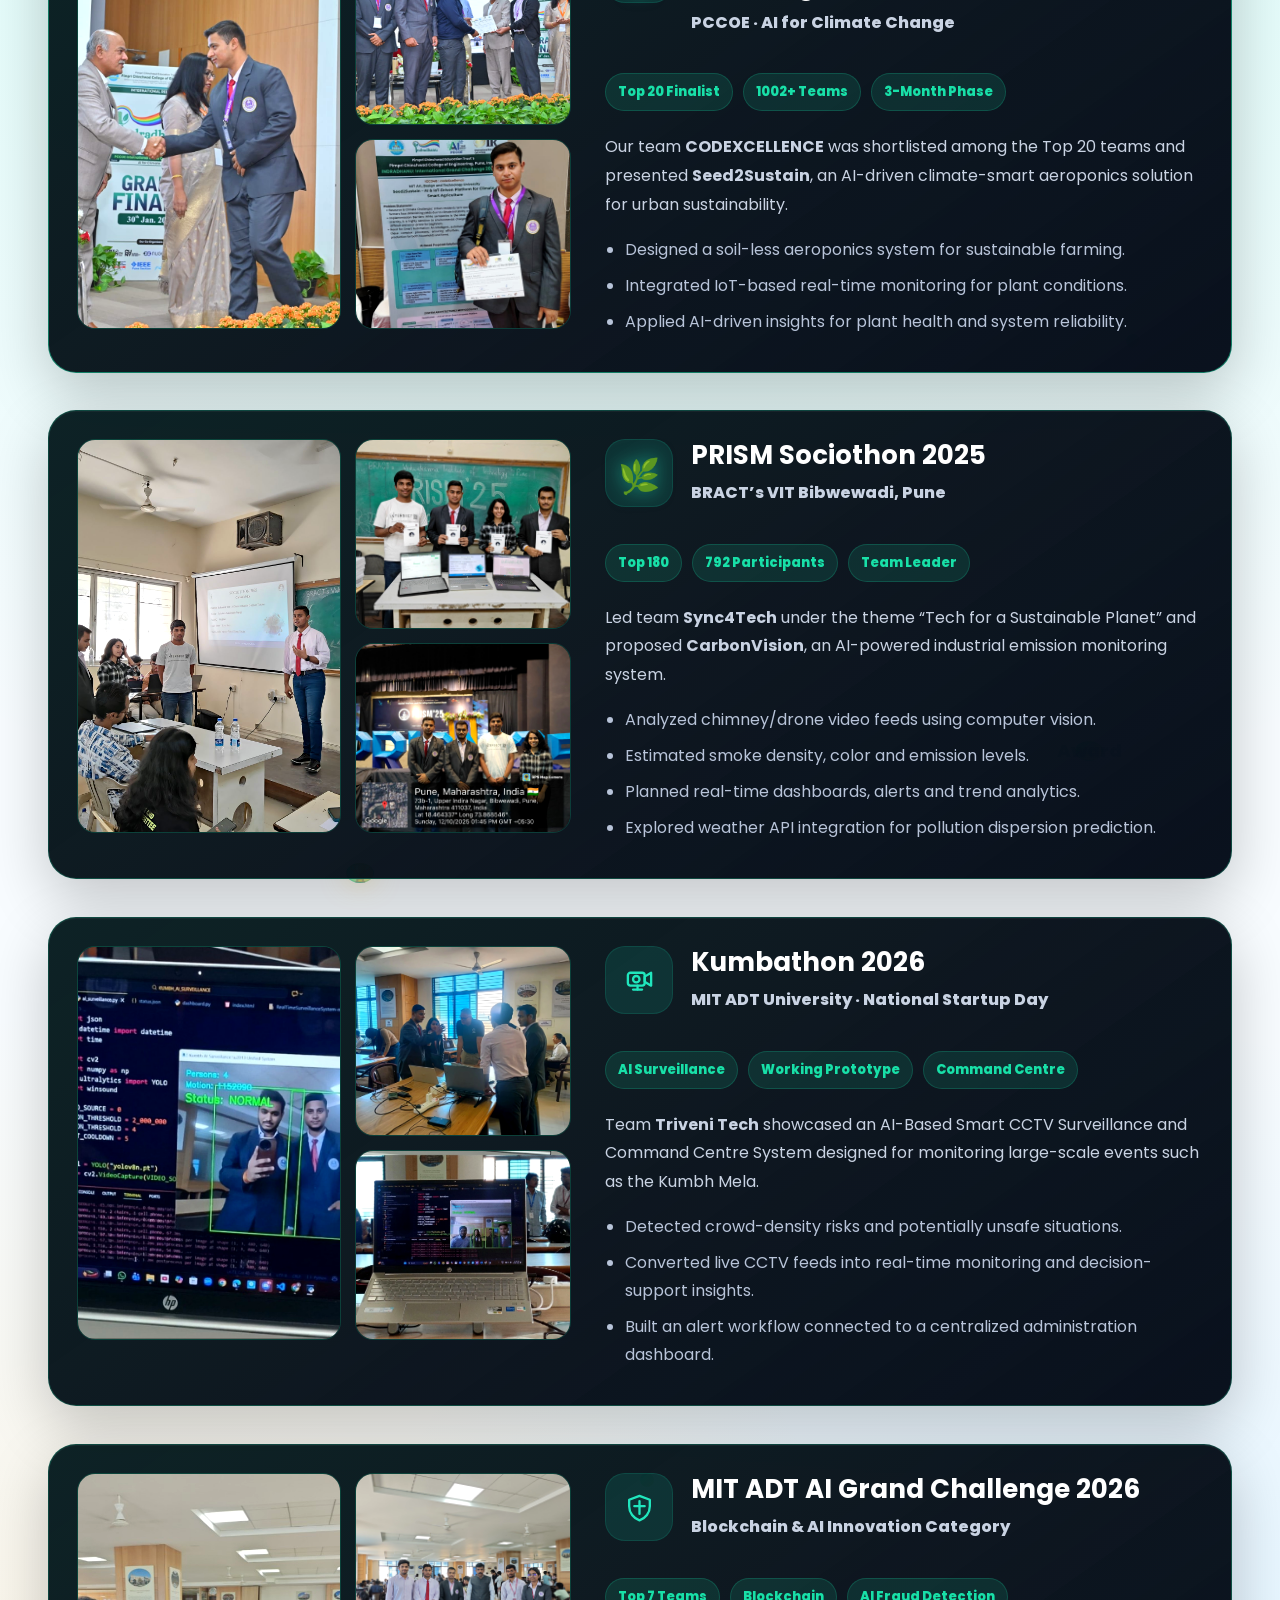
==== commit b8dc9753: "Projects added and debugged" ====
--- a/index.html
+++ b/index.html
@@ -610,7 +610,7 @@
   <div class="project-img">
     <img
       alt="Q-MedTriage AI-Powered Chest X-Ray Analysis System"
-      src="assets/img/Q-MedTriagee.jpeg"
+      src="assets/img/bfe709cc-386b-4ec7-852e-52164d384609.png"
     />
   </div>
 
@@ -668,7 +668,7 @@
   <div class="project-img">
     <img
       alt="TrackScore Tennis Video Analytics System"
-      src="assets/img/bfe709cc-386b-4ec7-852e-52164d384609.png"
+      src="assets/img/KKK.jpg"
     />
   </div>
 
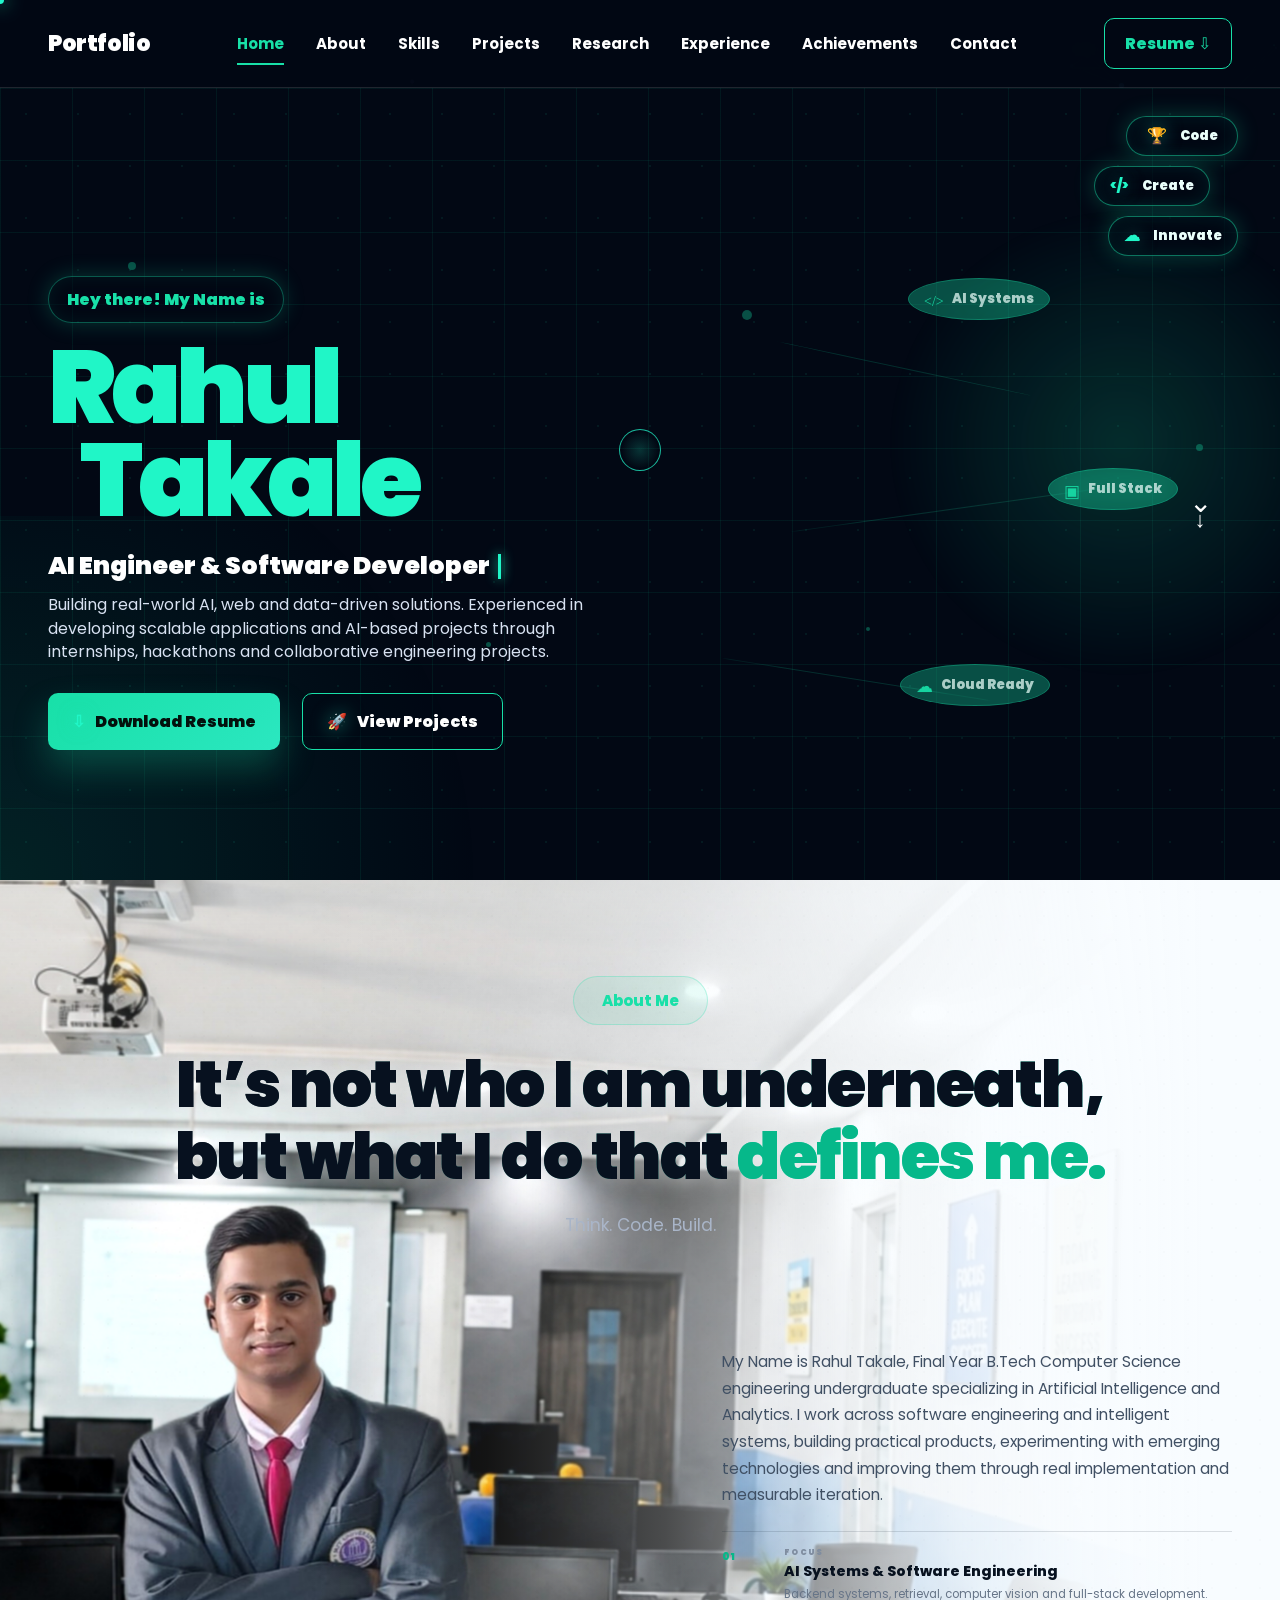
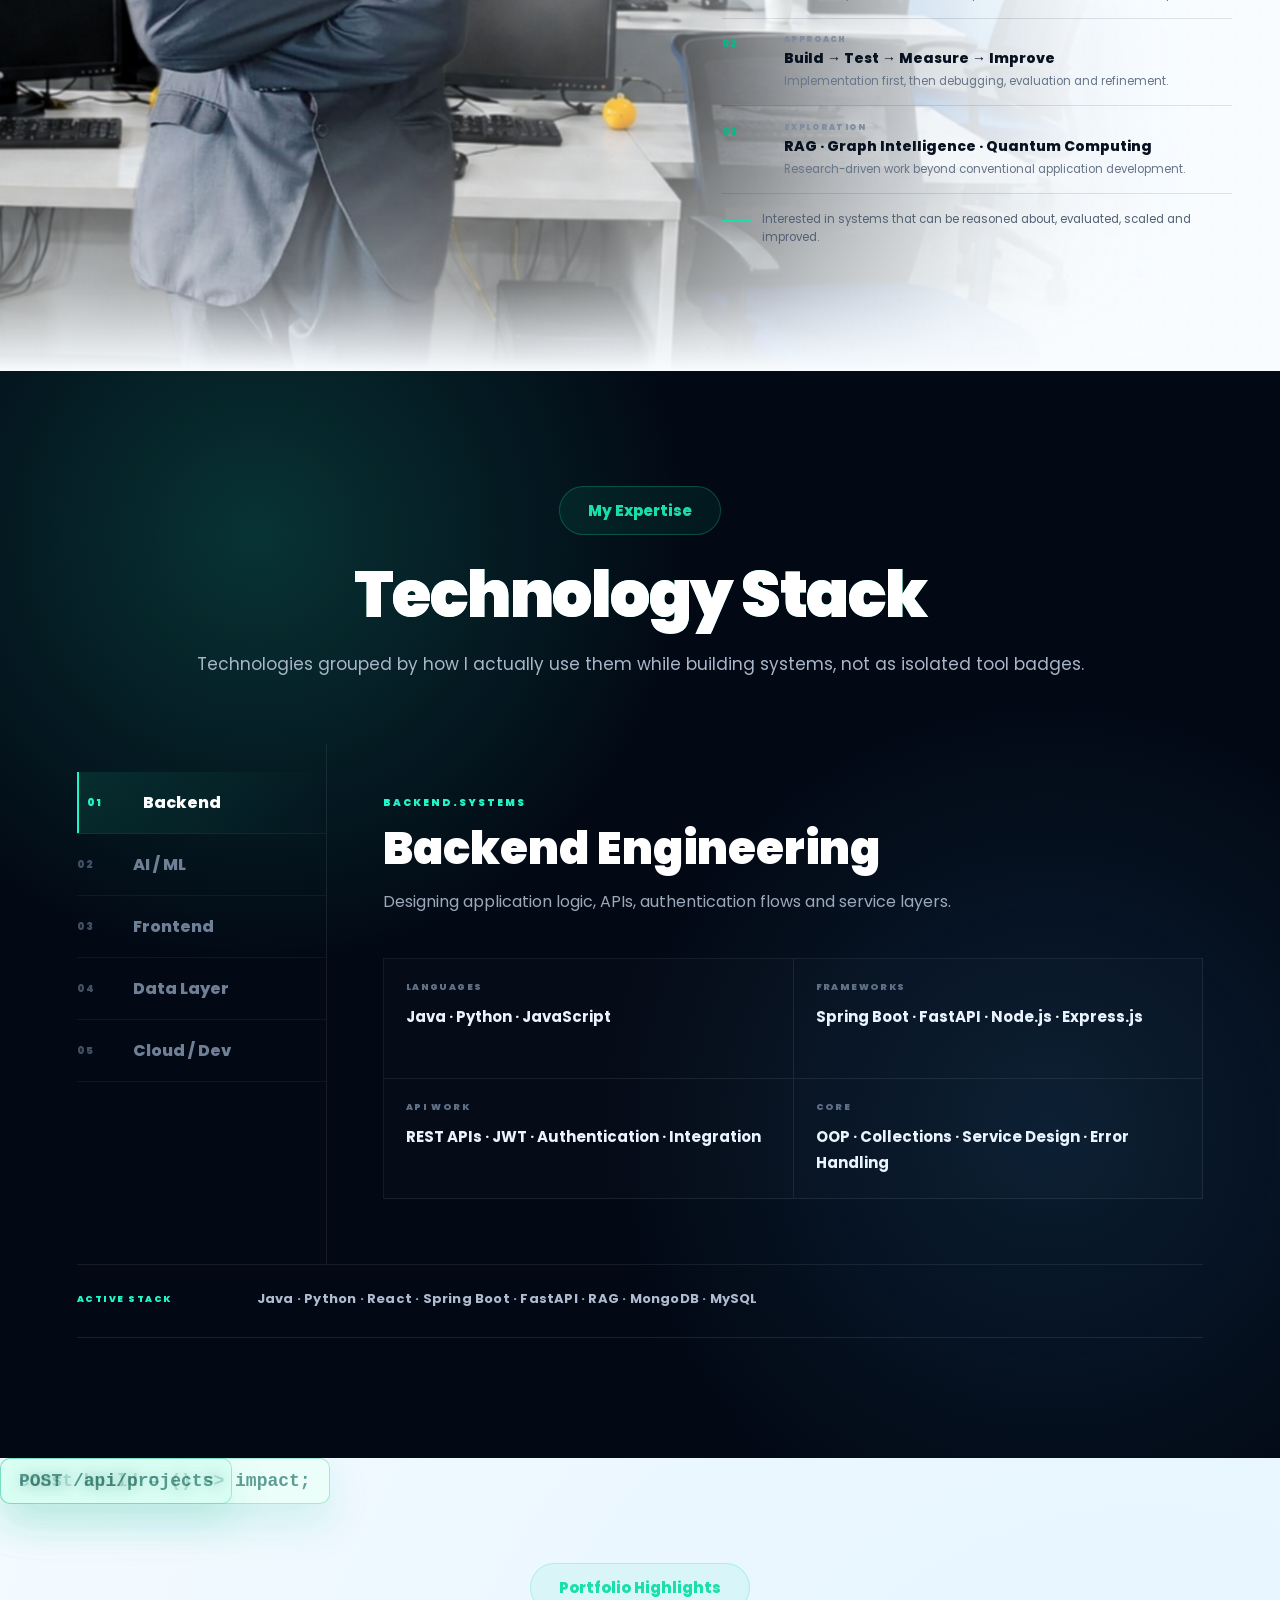
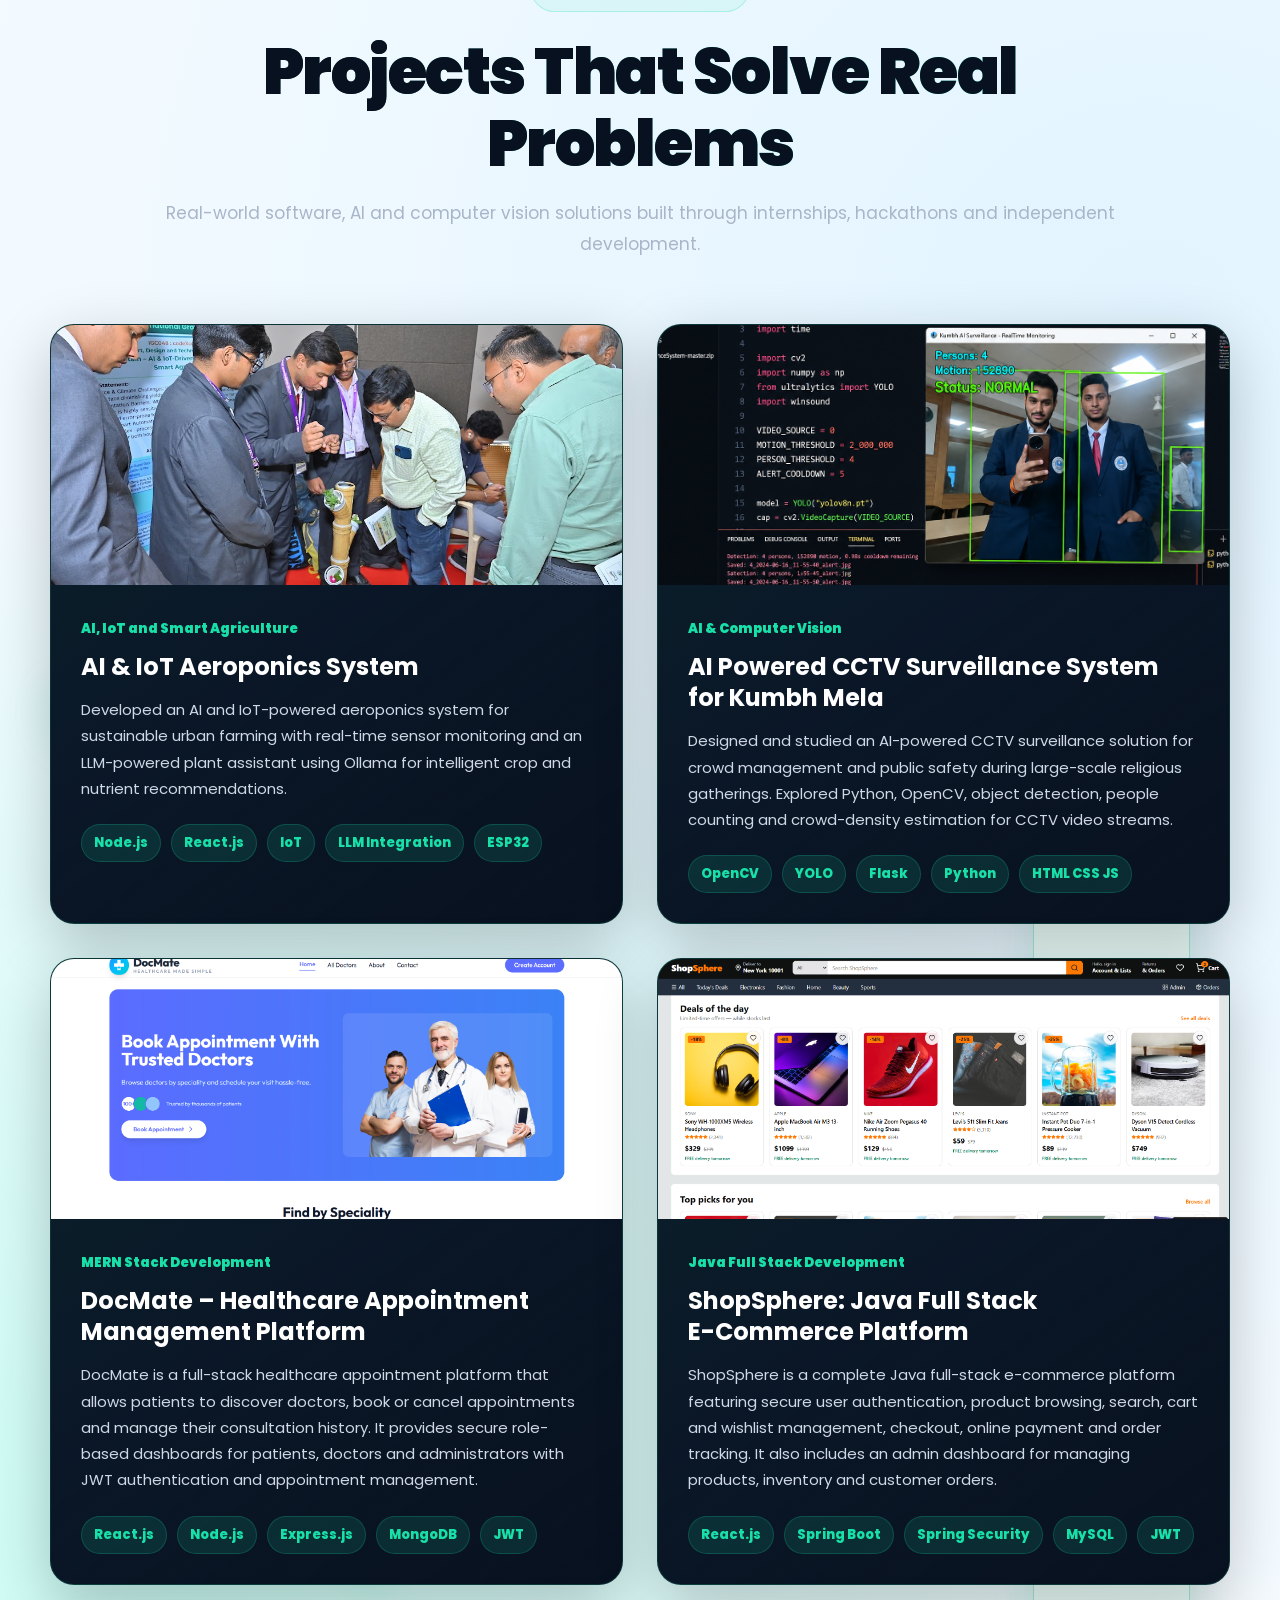
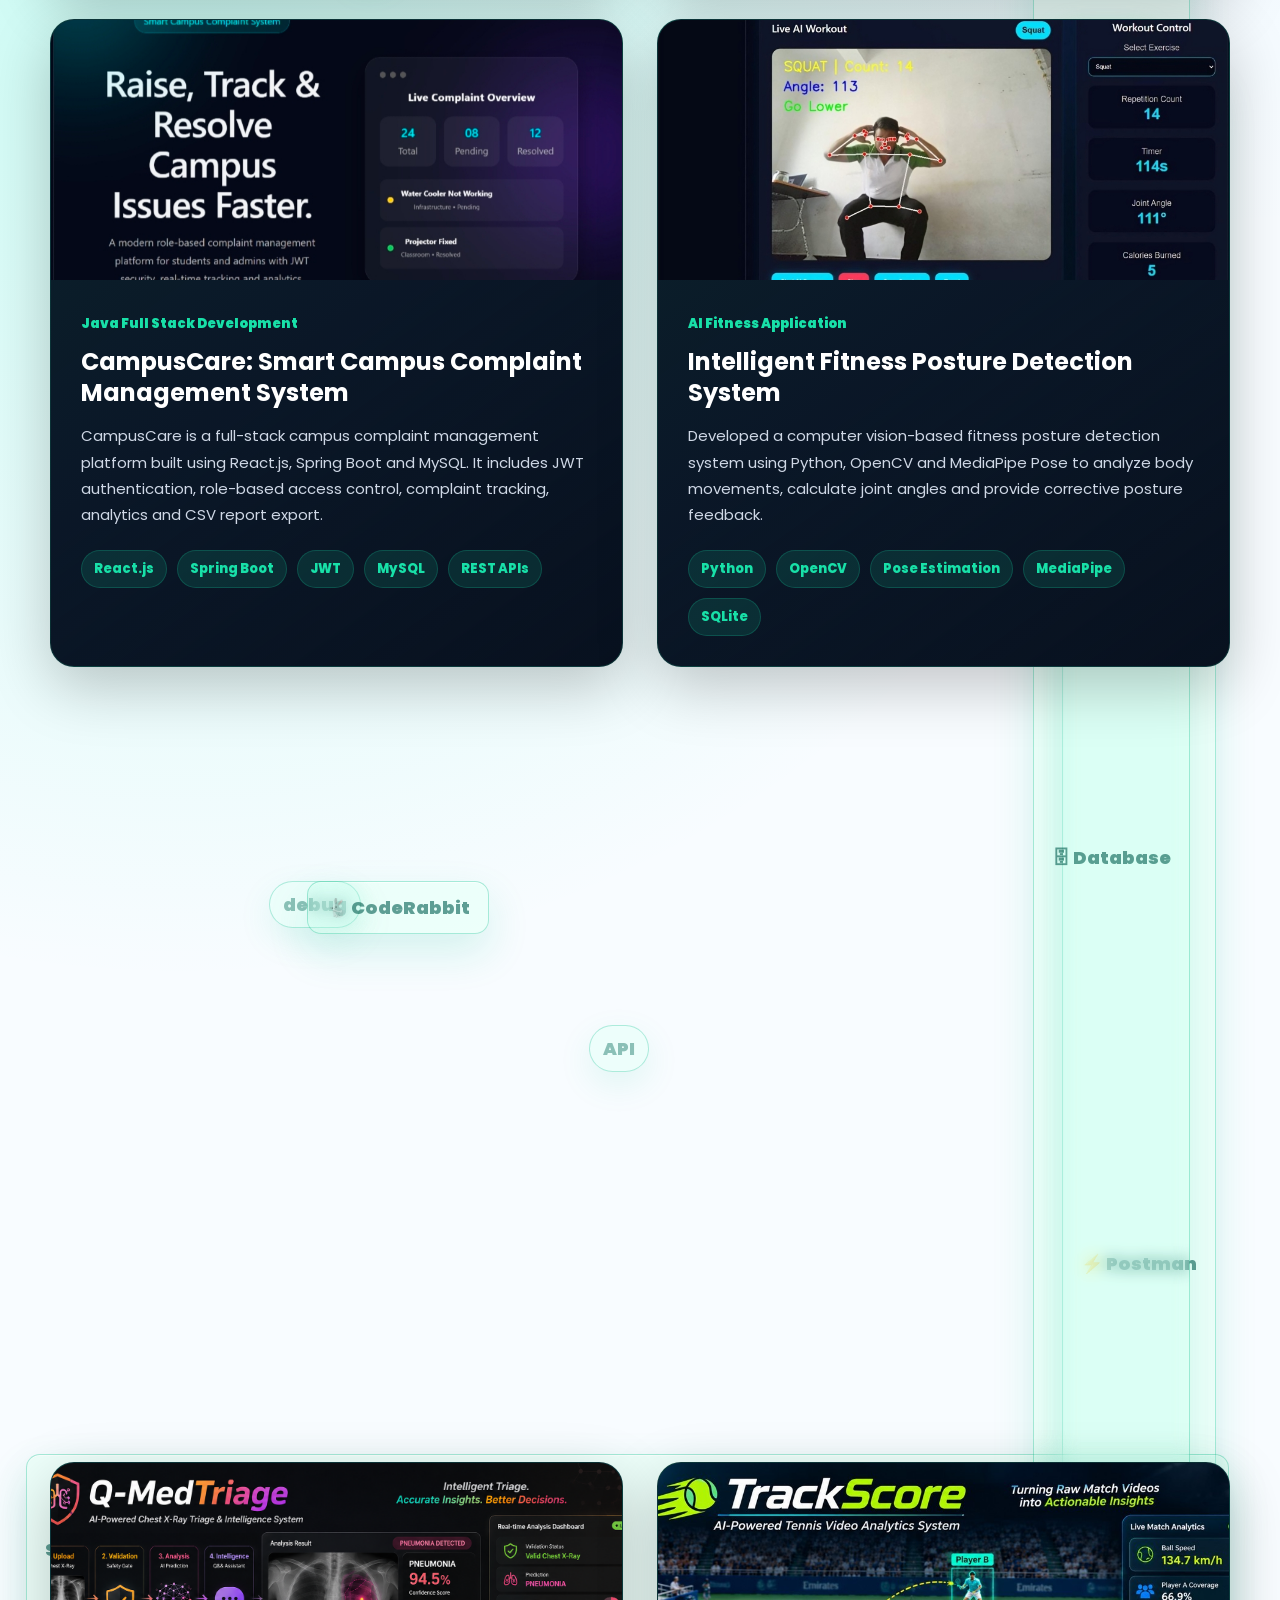
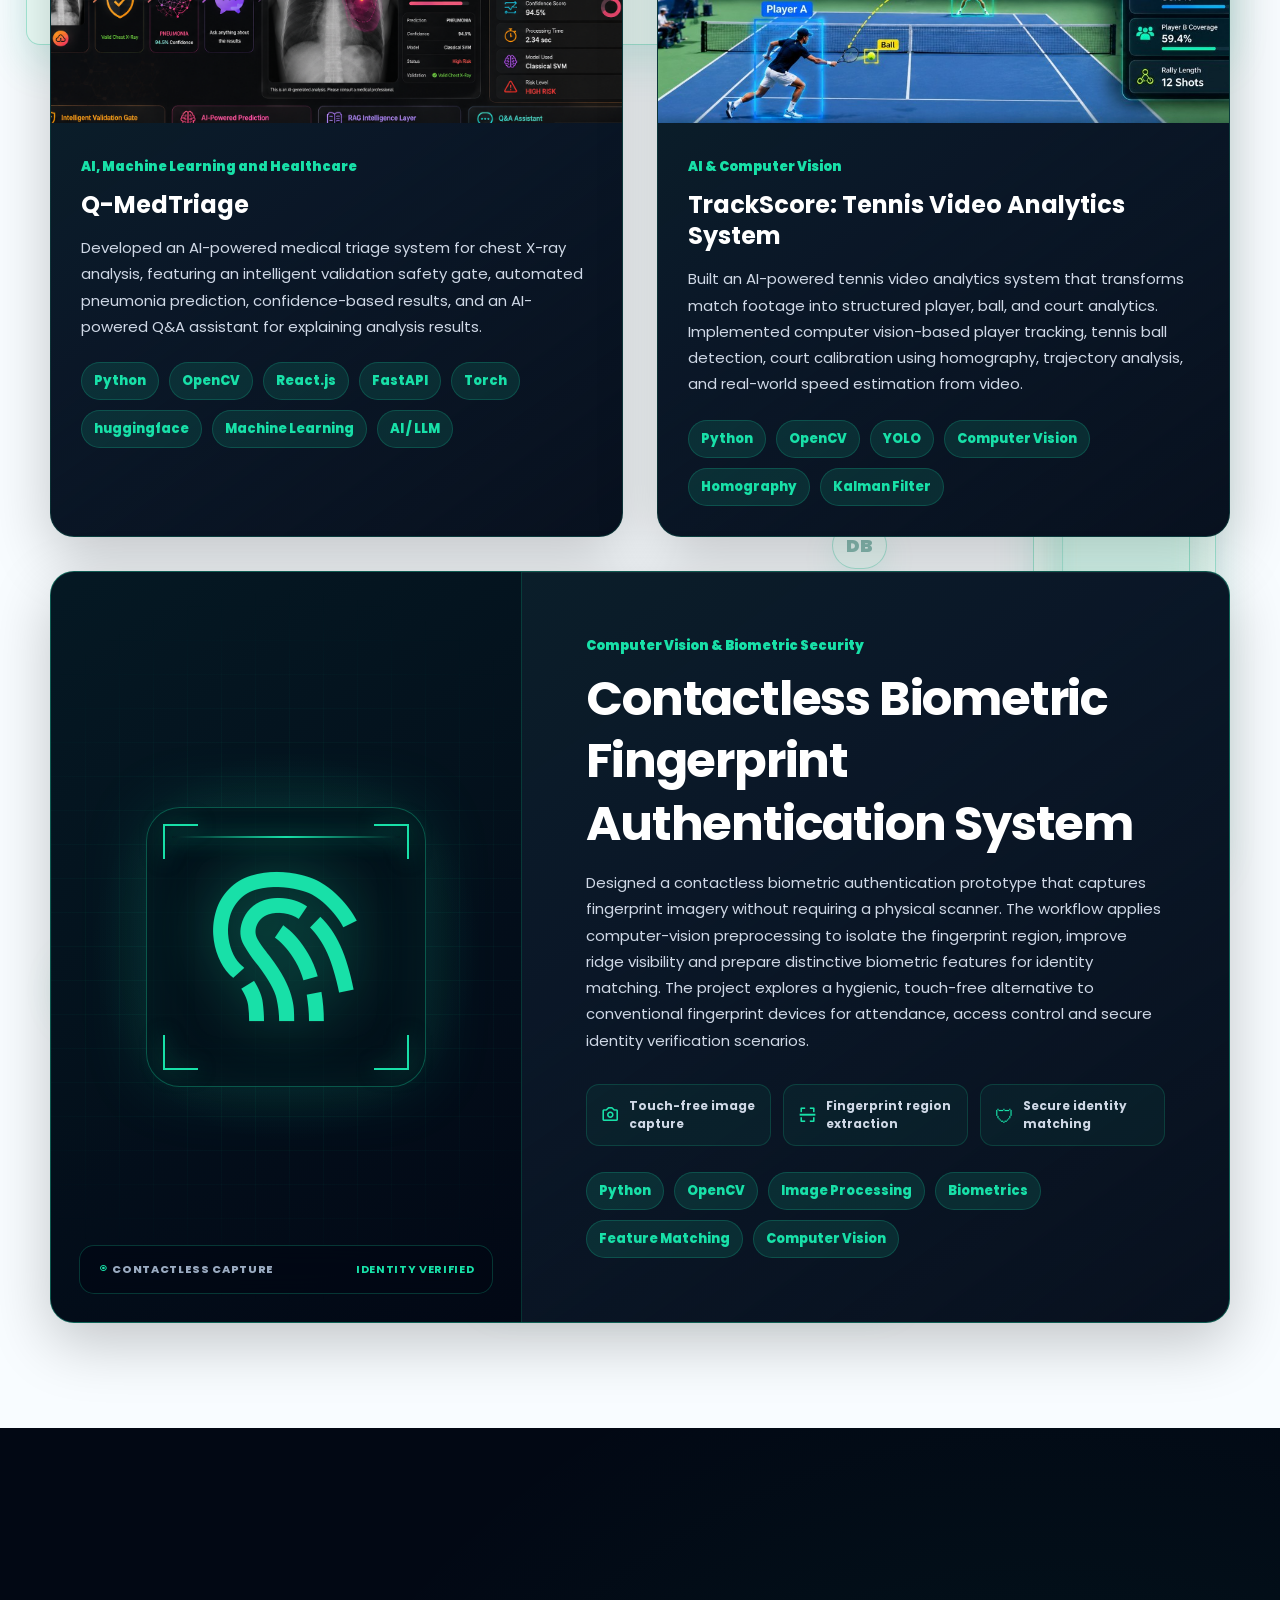
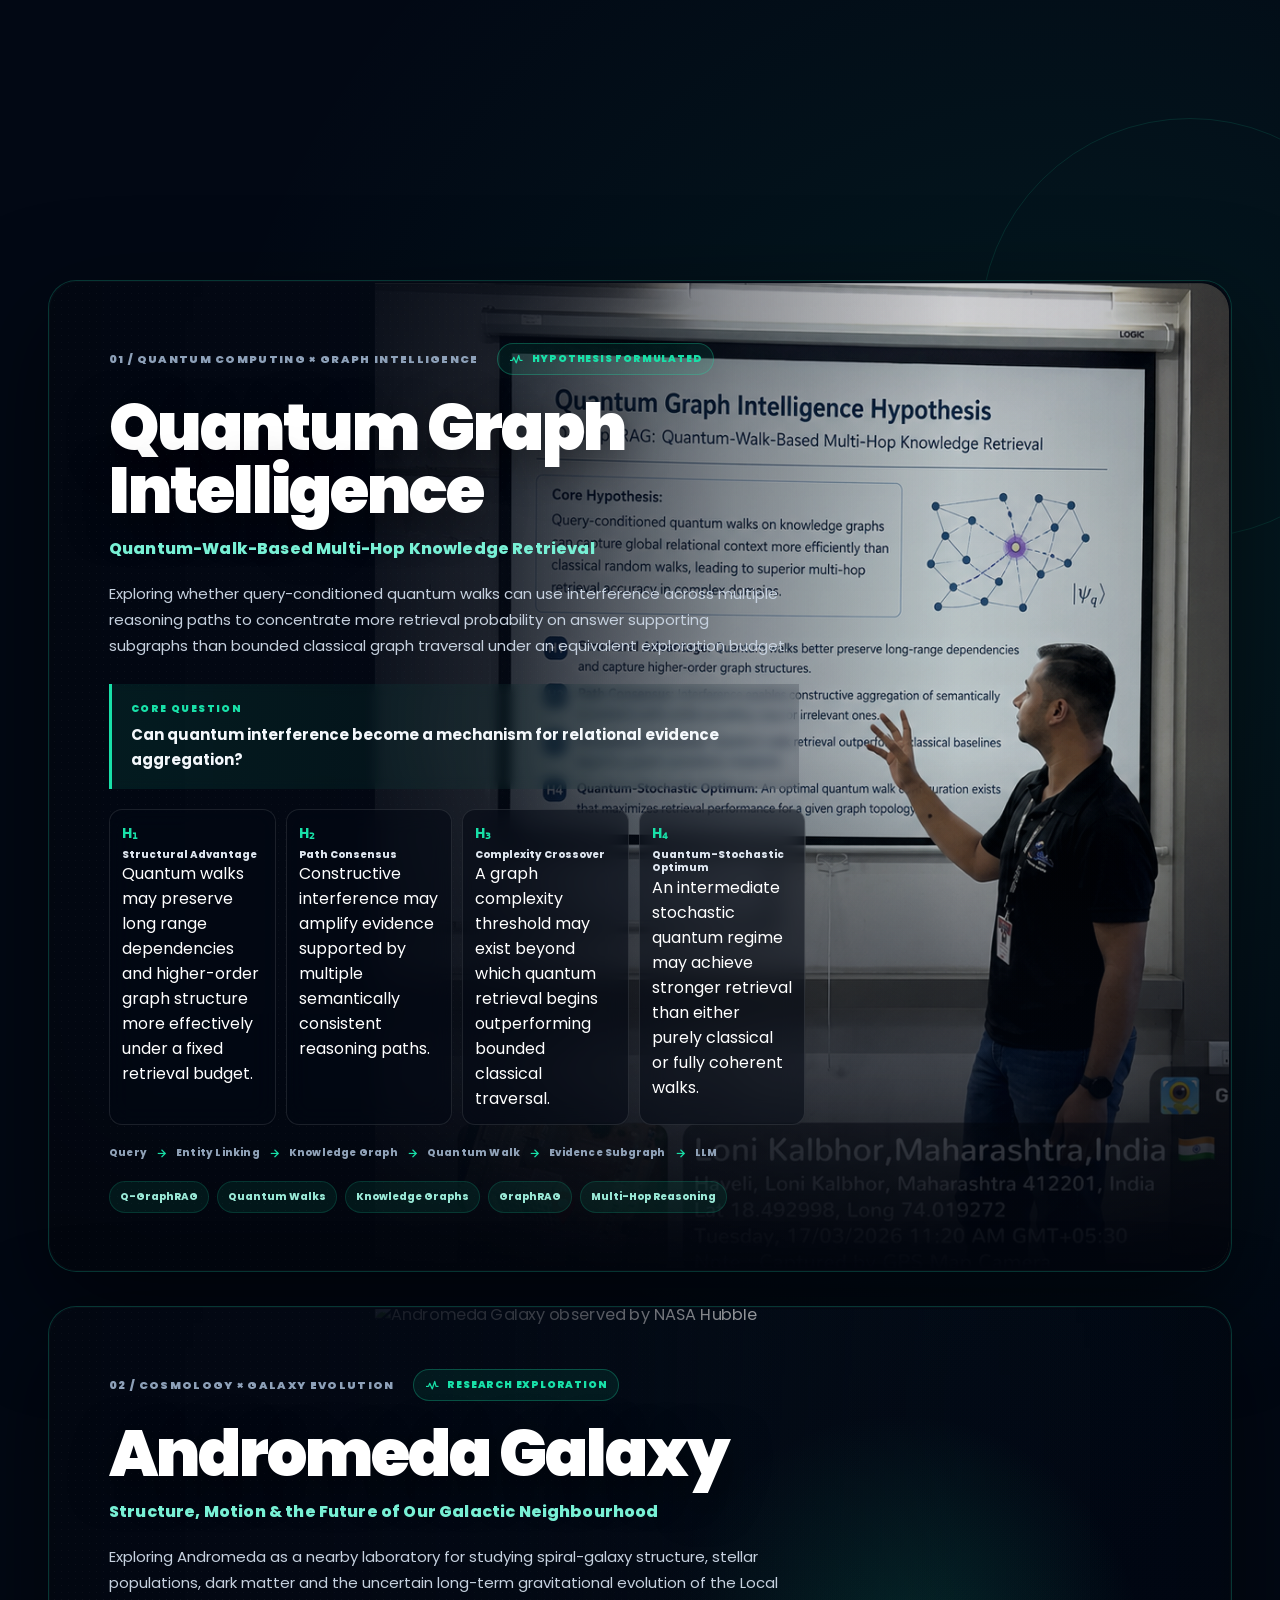
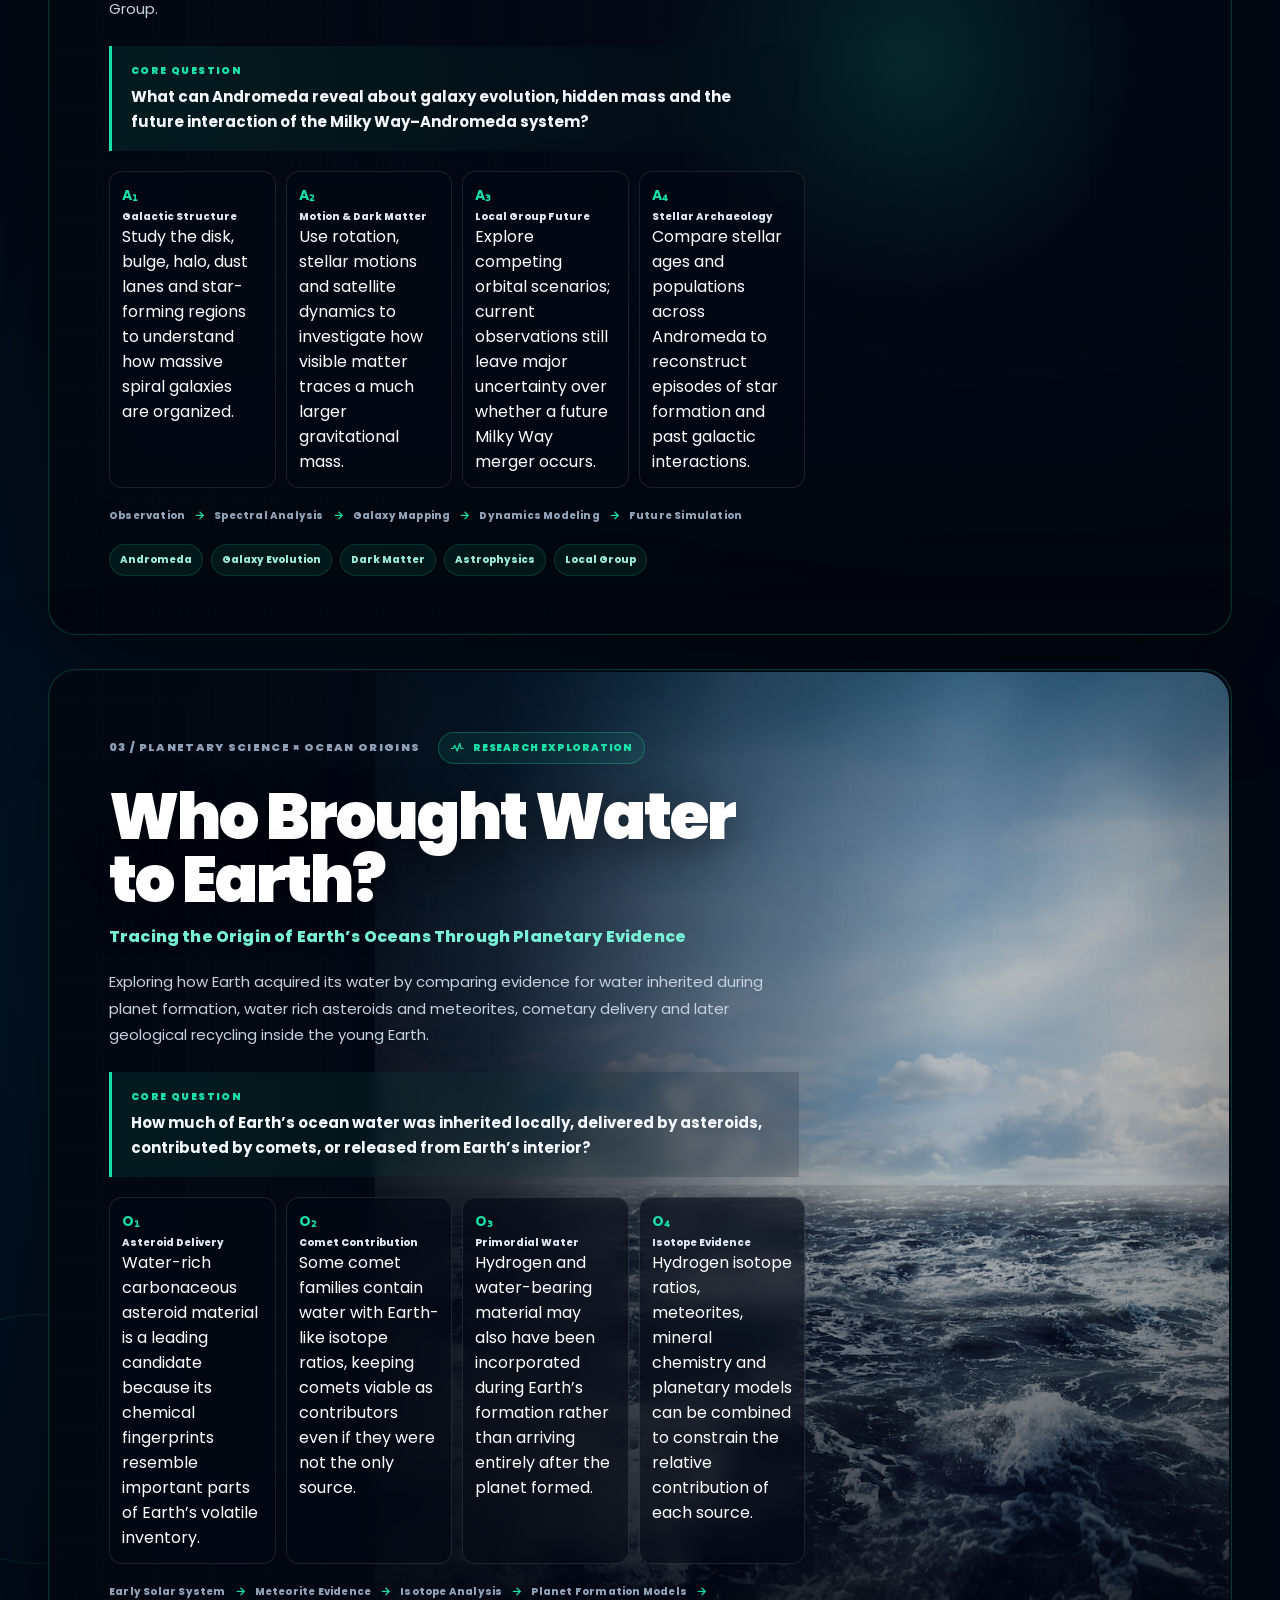
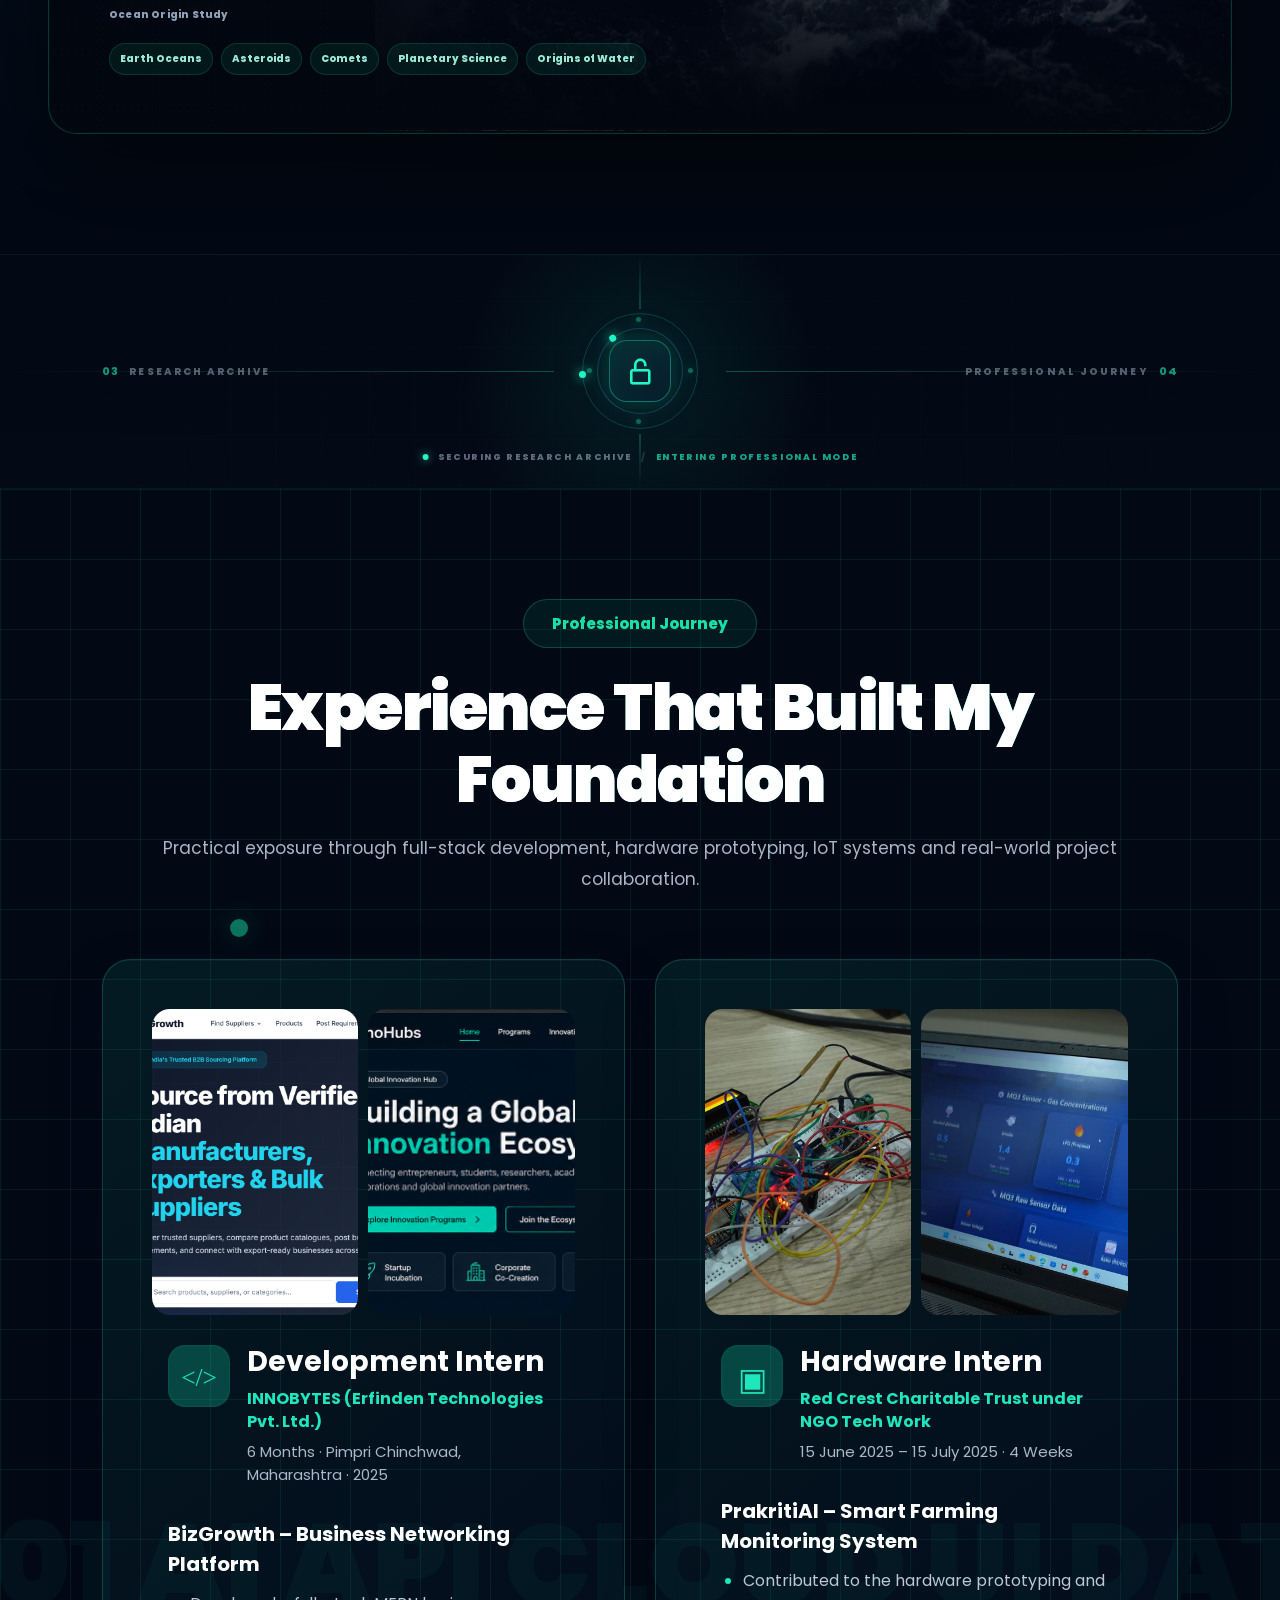
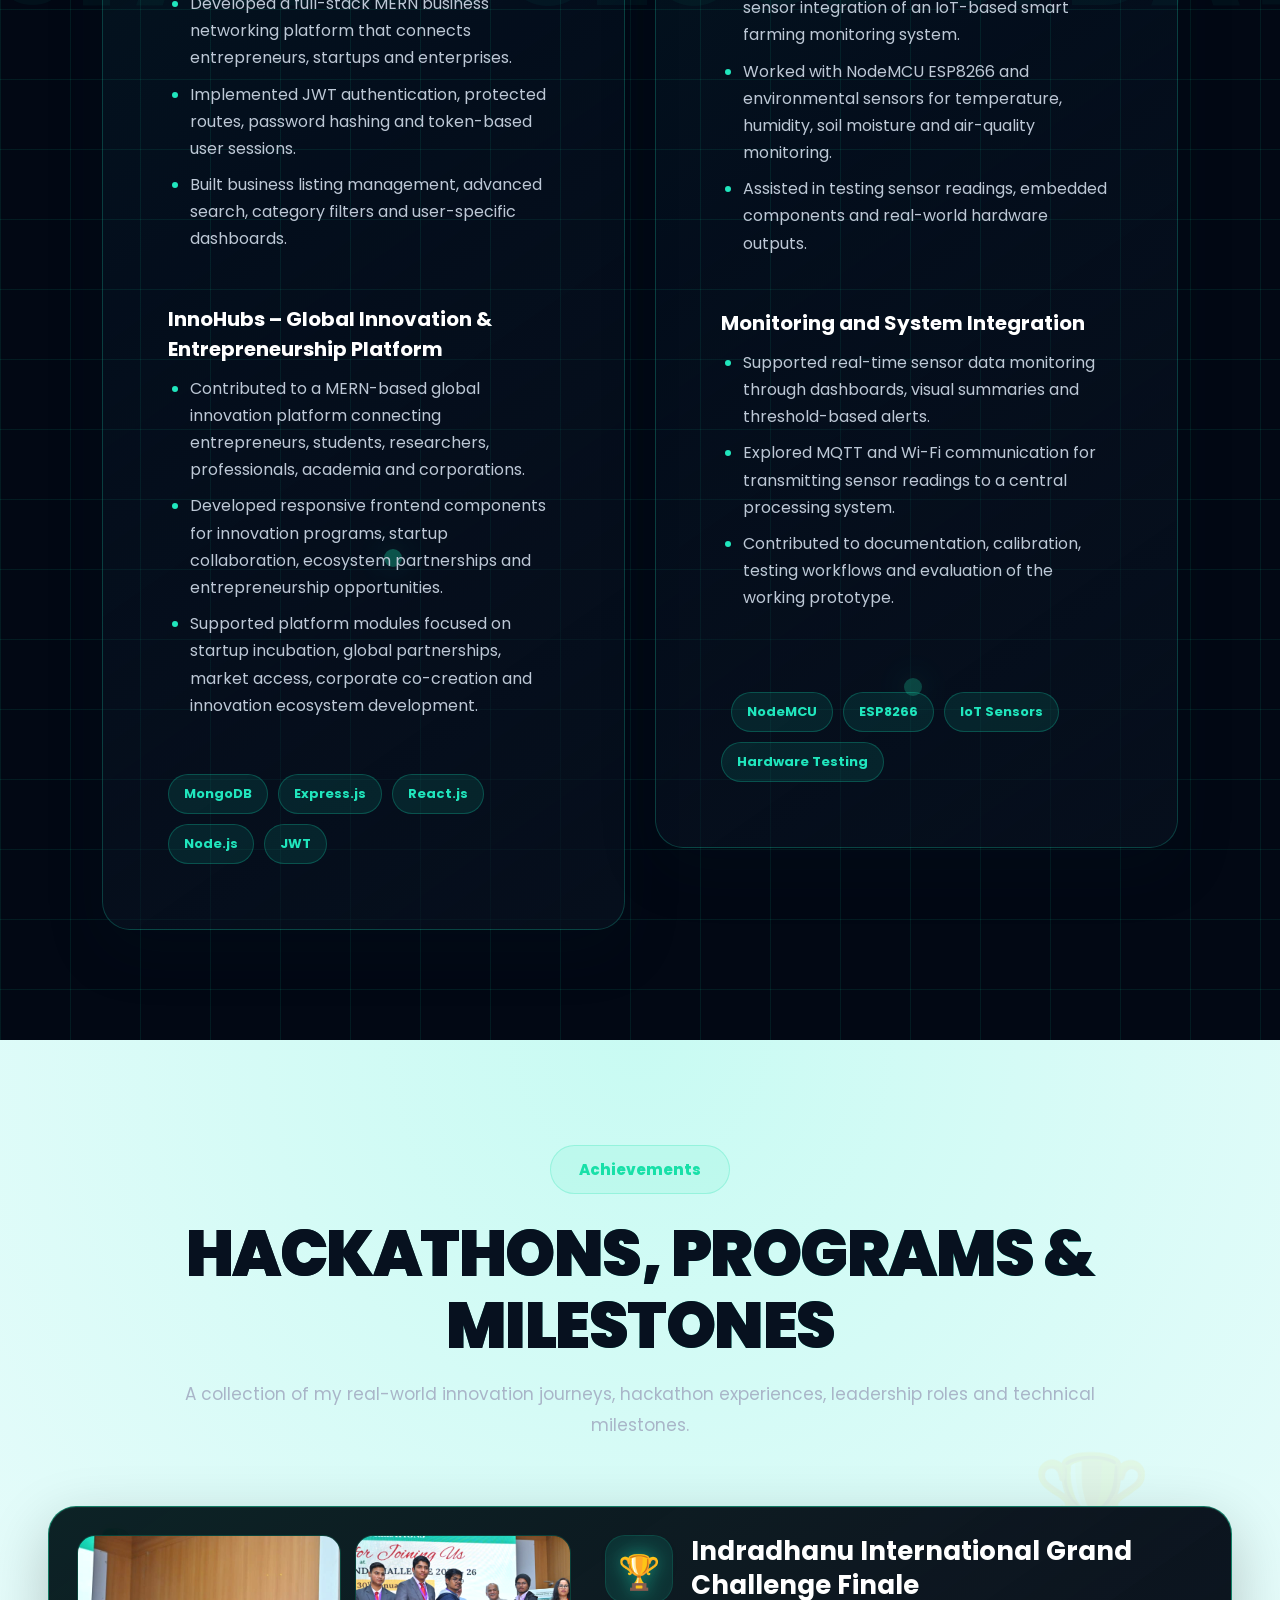
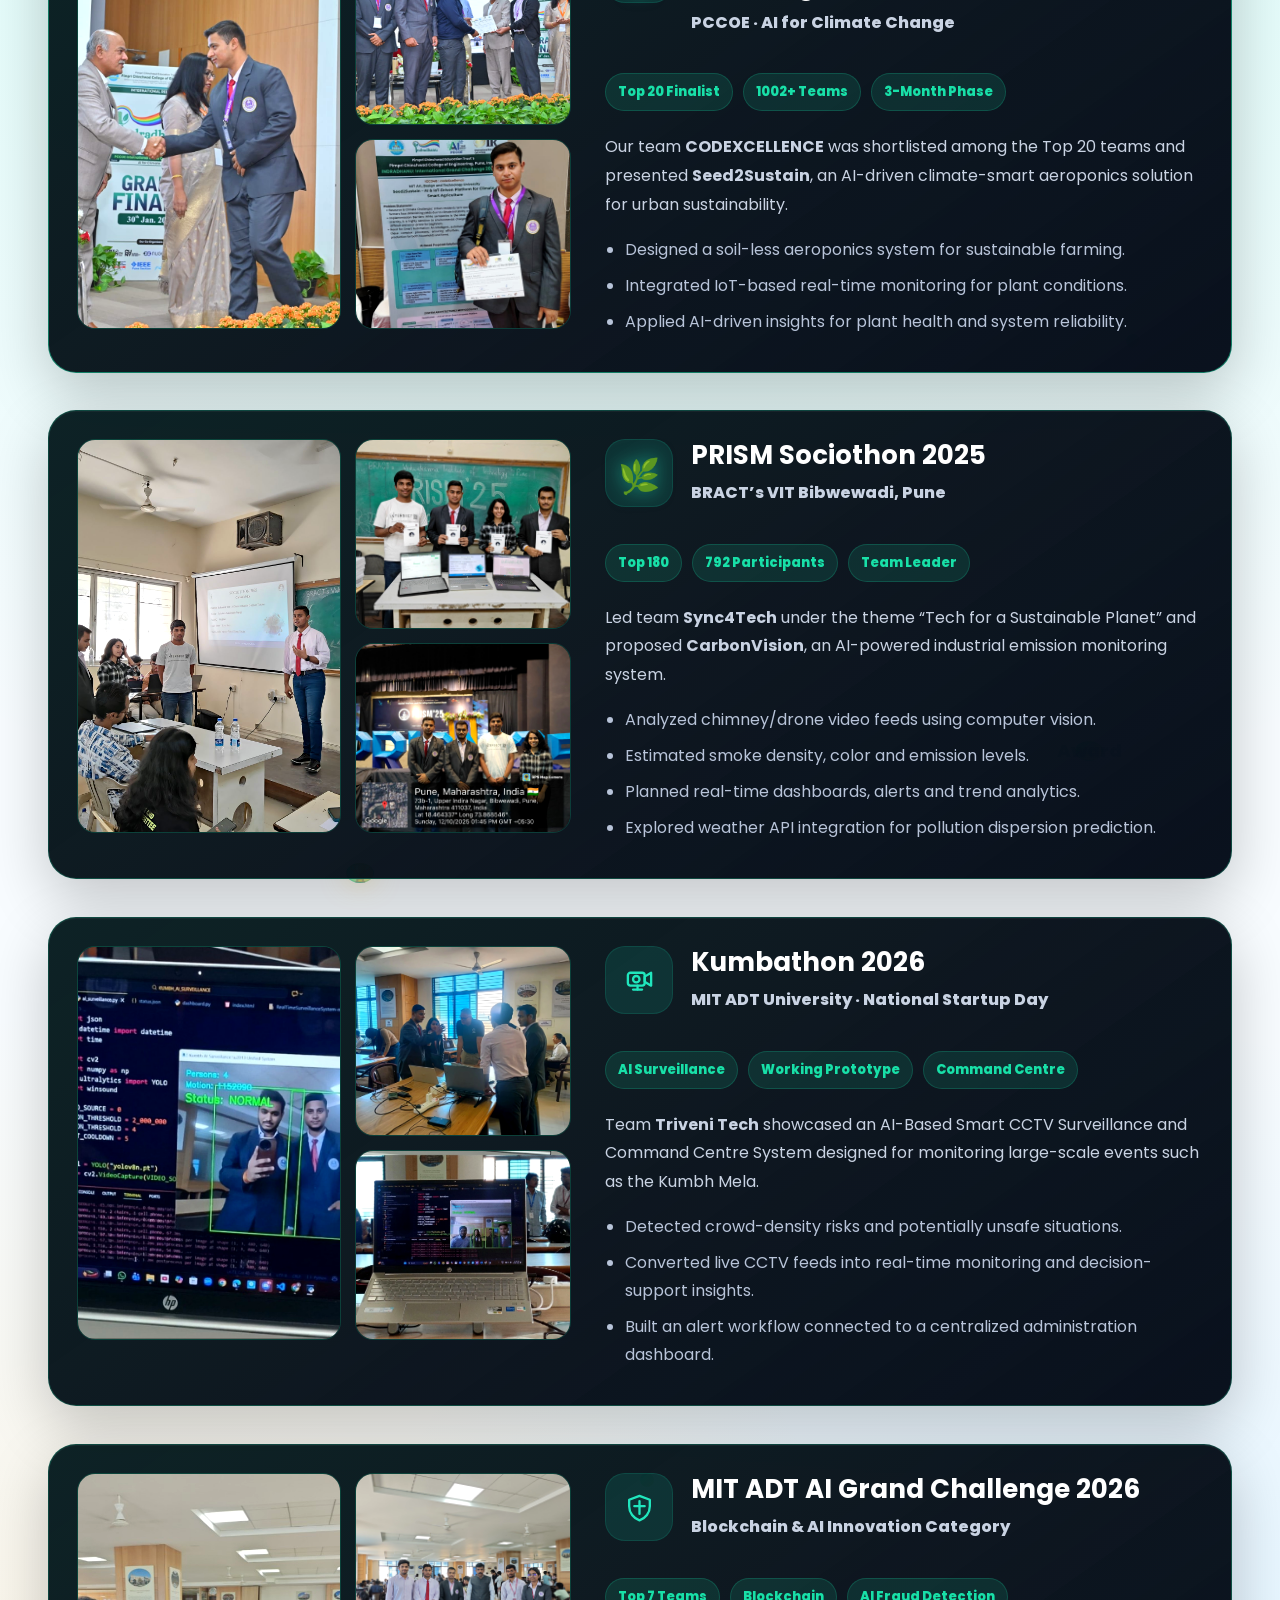
==== commit 8a478f93: "IMAGE ResetAeroponics" ====
--- a/index.html
+++ b/index.html
@@ -319,7 +319,7 @@
 <article aria-label="Open detailed case study: AI &amp; IoT Aeroponics System" class="project-card" data-detail-id="project-ai-and-iot-aeroponics-system" role="link" tabindex="0">
 <!-- Project Image -->
 <div class="project-img">
-<img alt="AI and IoT Aeroponics System" src="assets/img/project-aeroponics.jpg"/>
+<img alt="AI and IoT Aeroponics System" src="assets/img/DSC_0369.JPG"/>
 </div>
 <!-- Project Content -->
 <div class="project-content">
